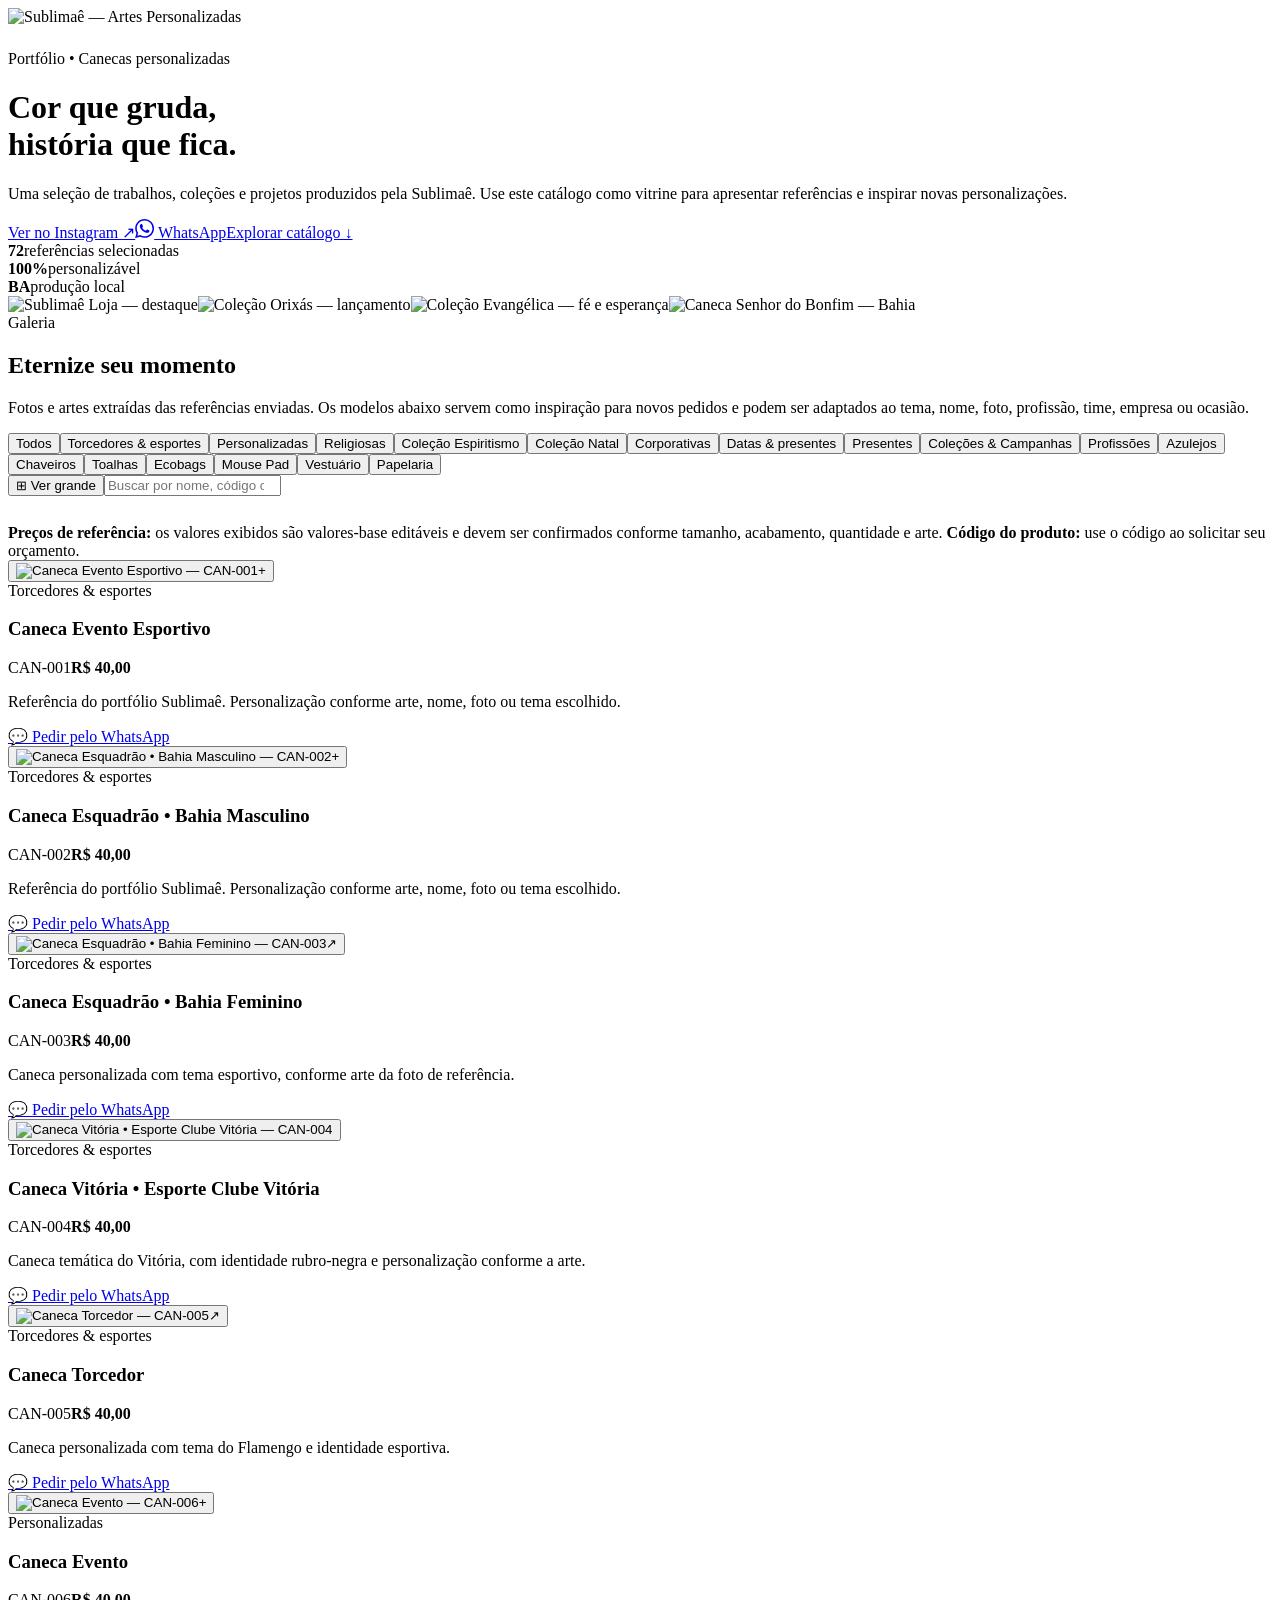
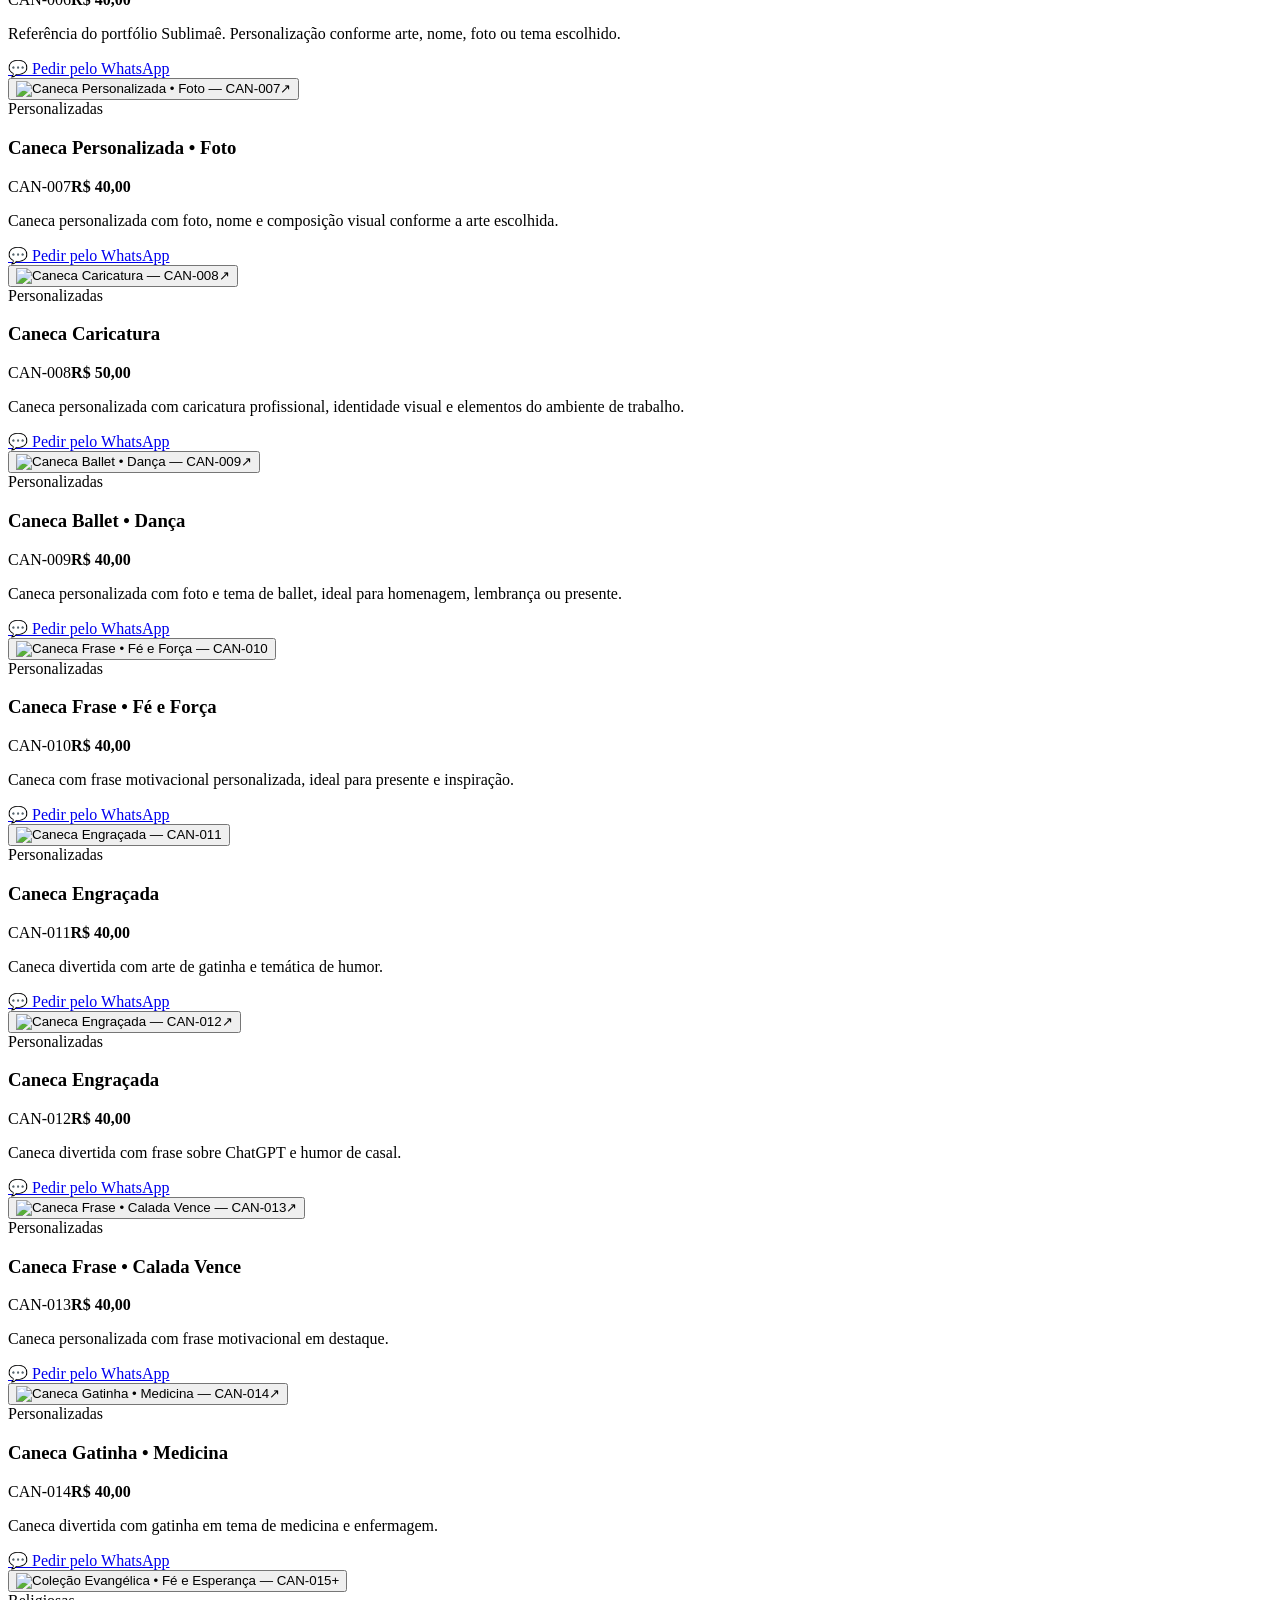
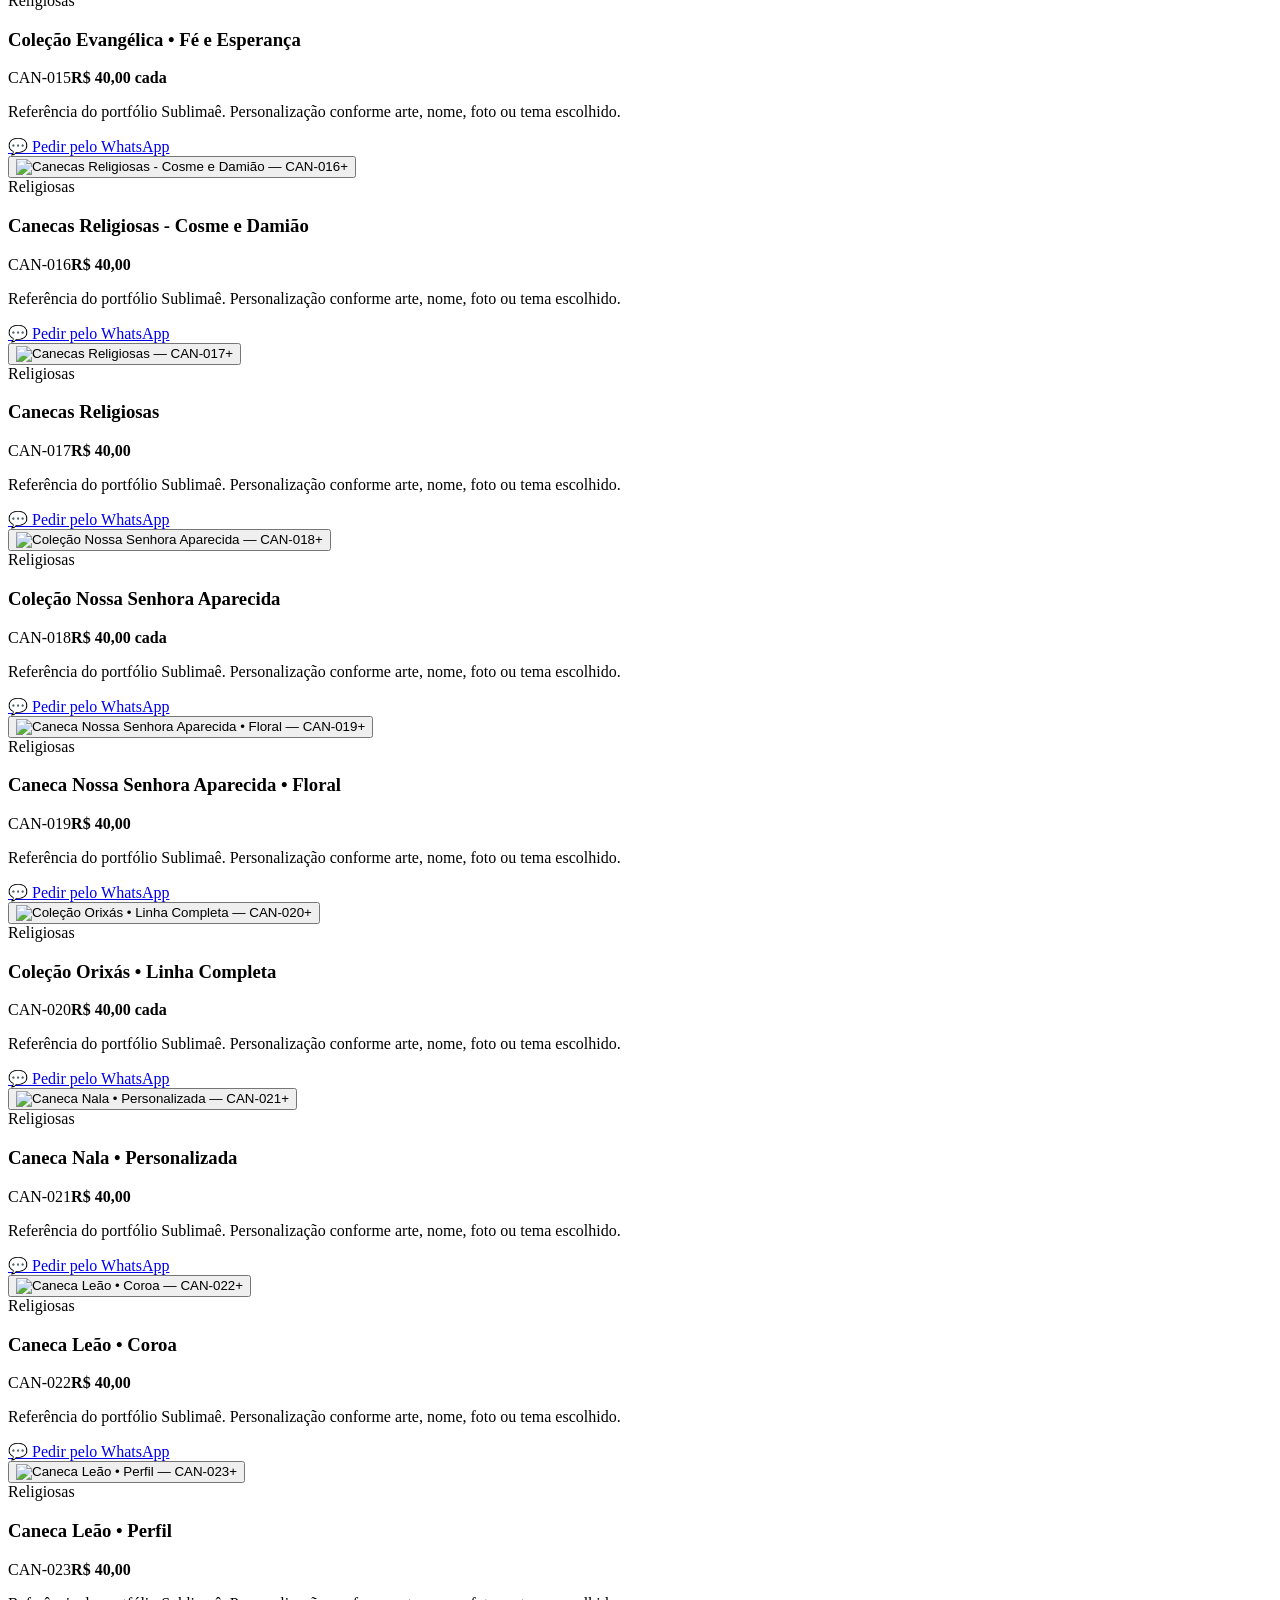
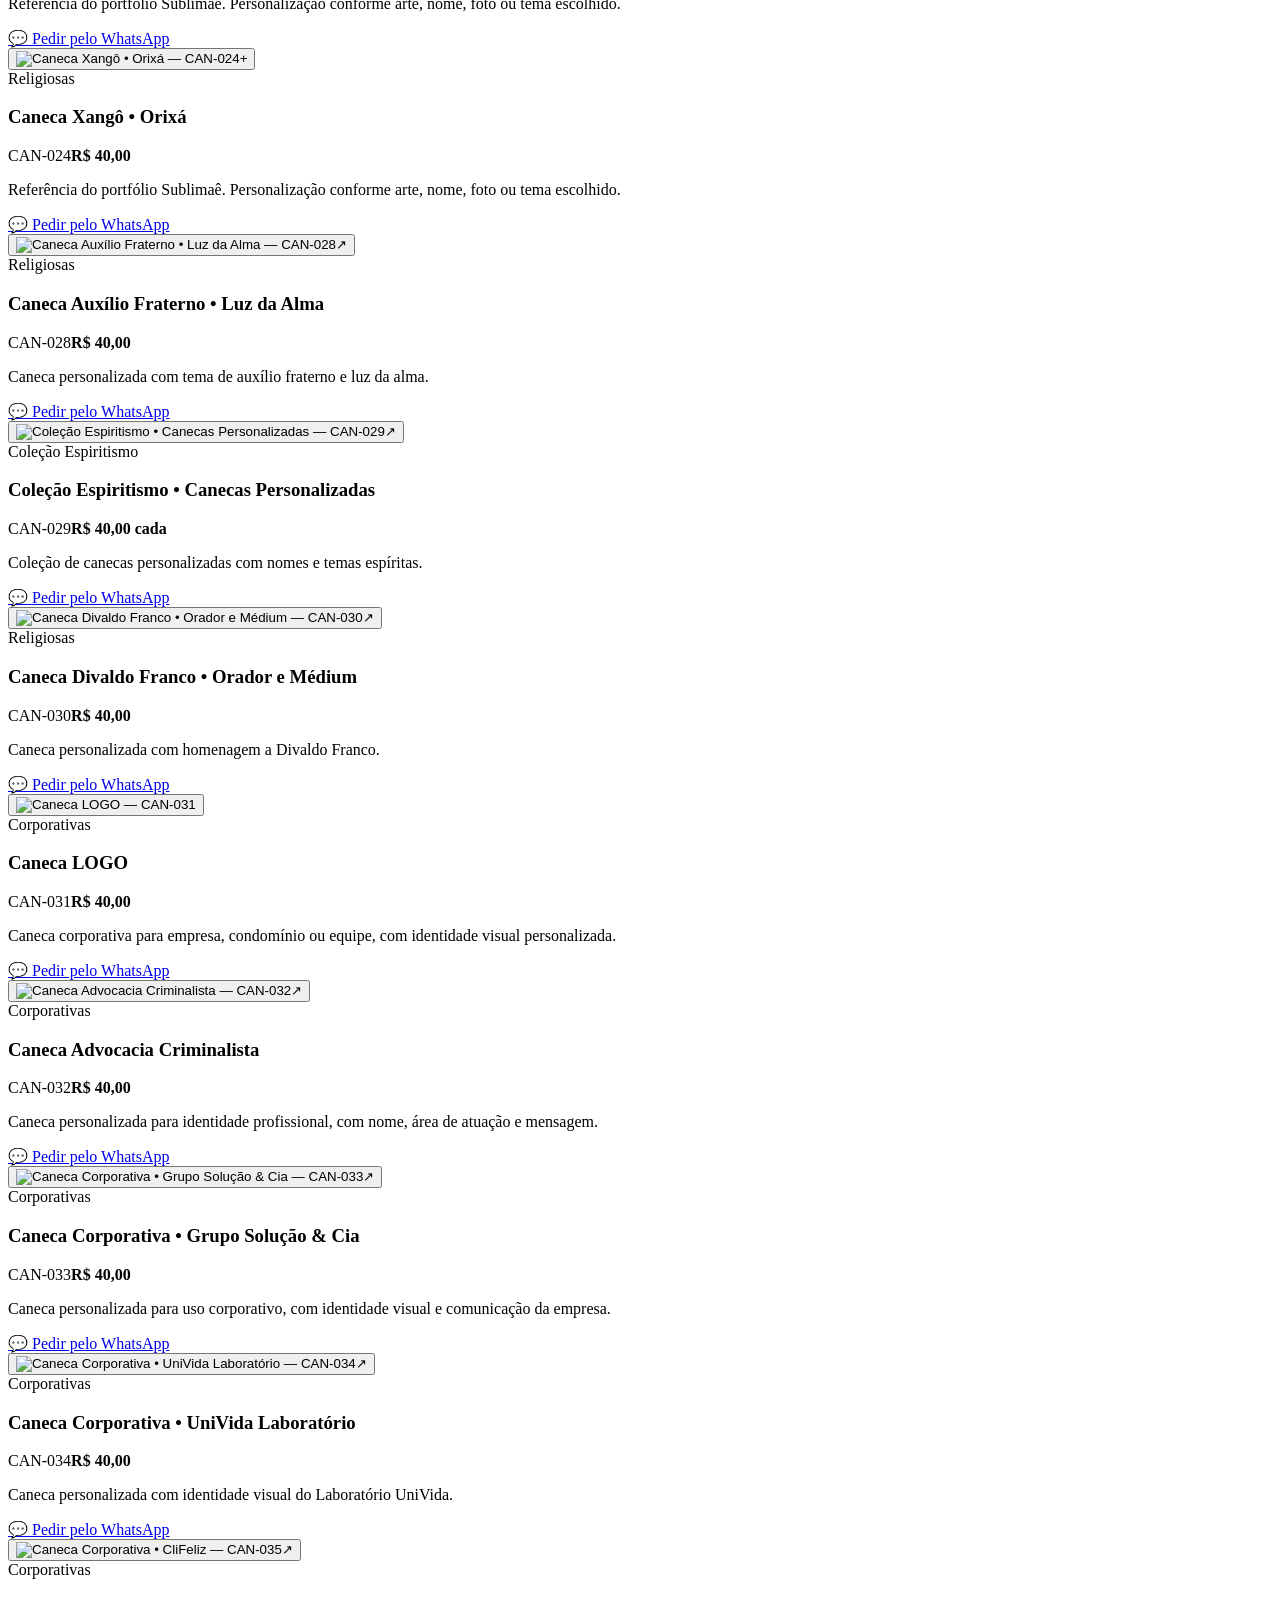
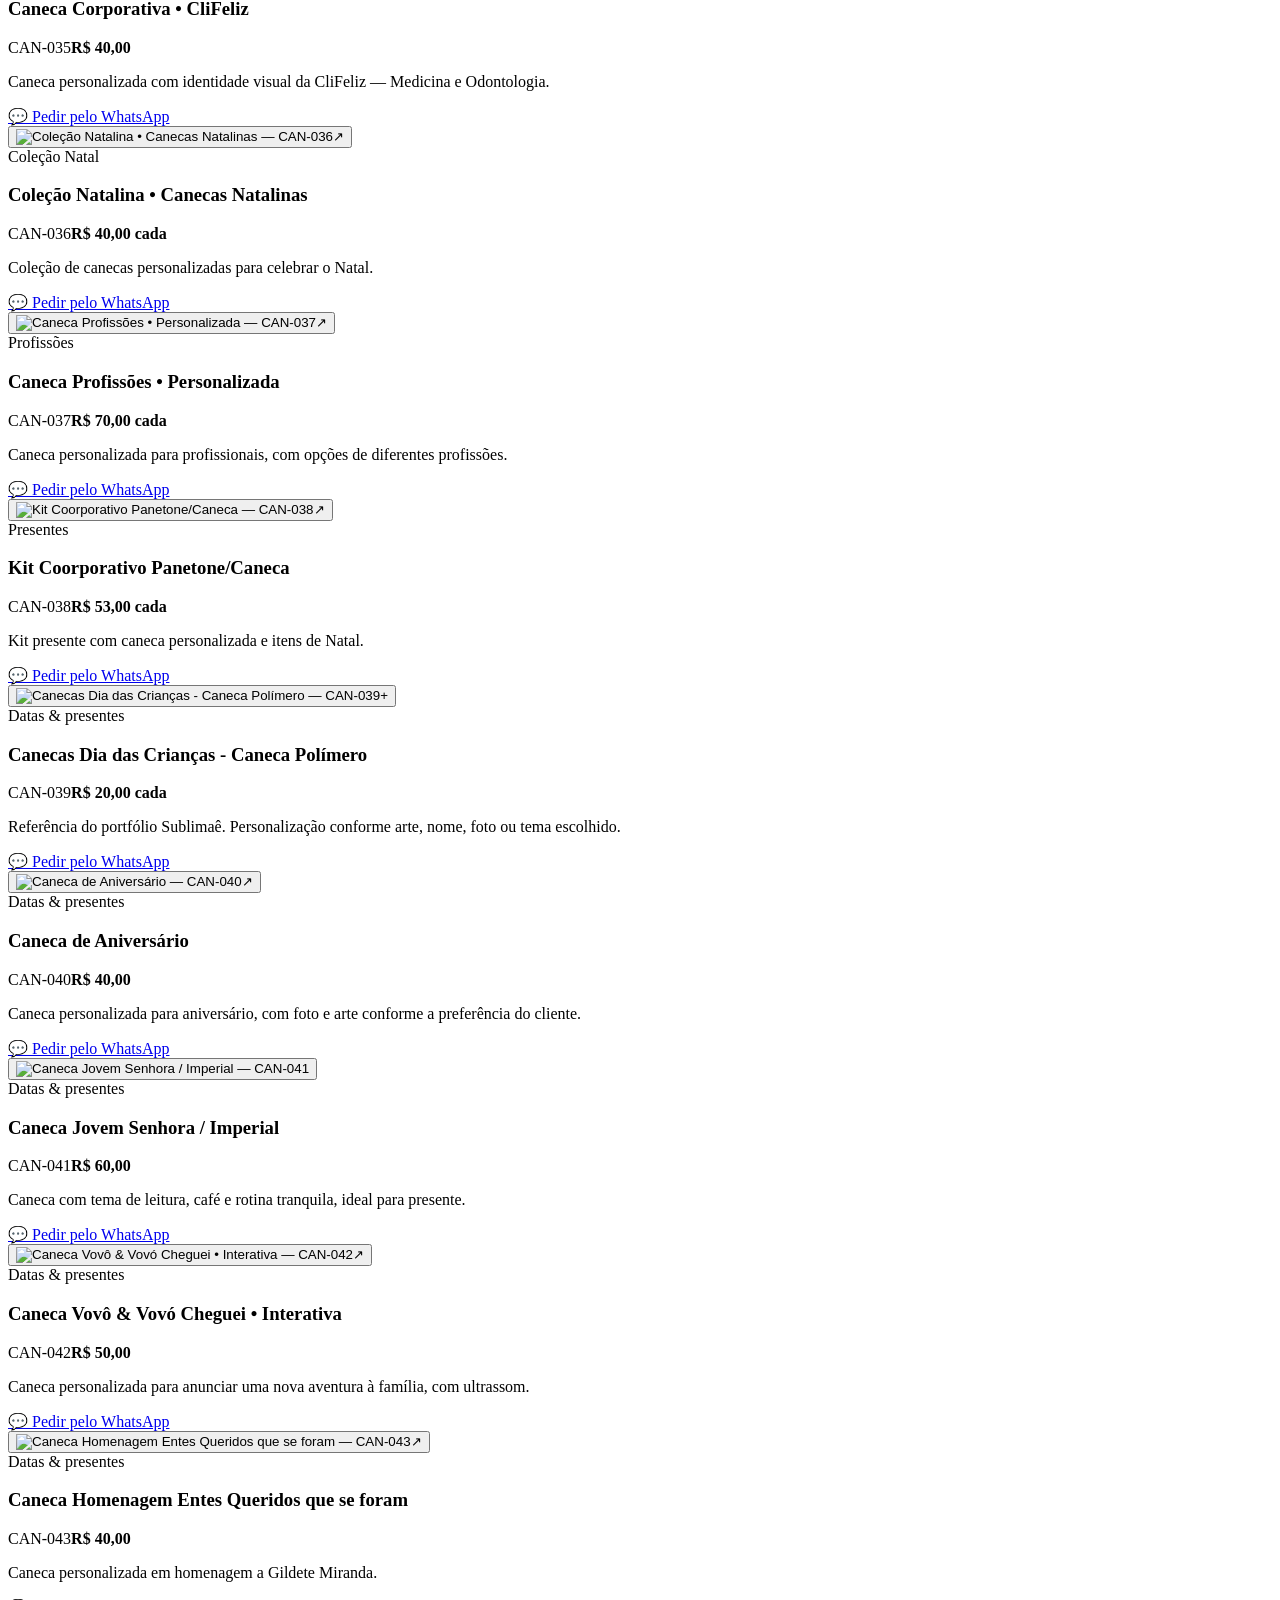
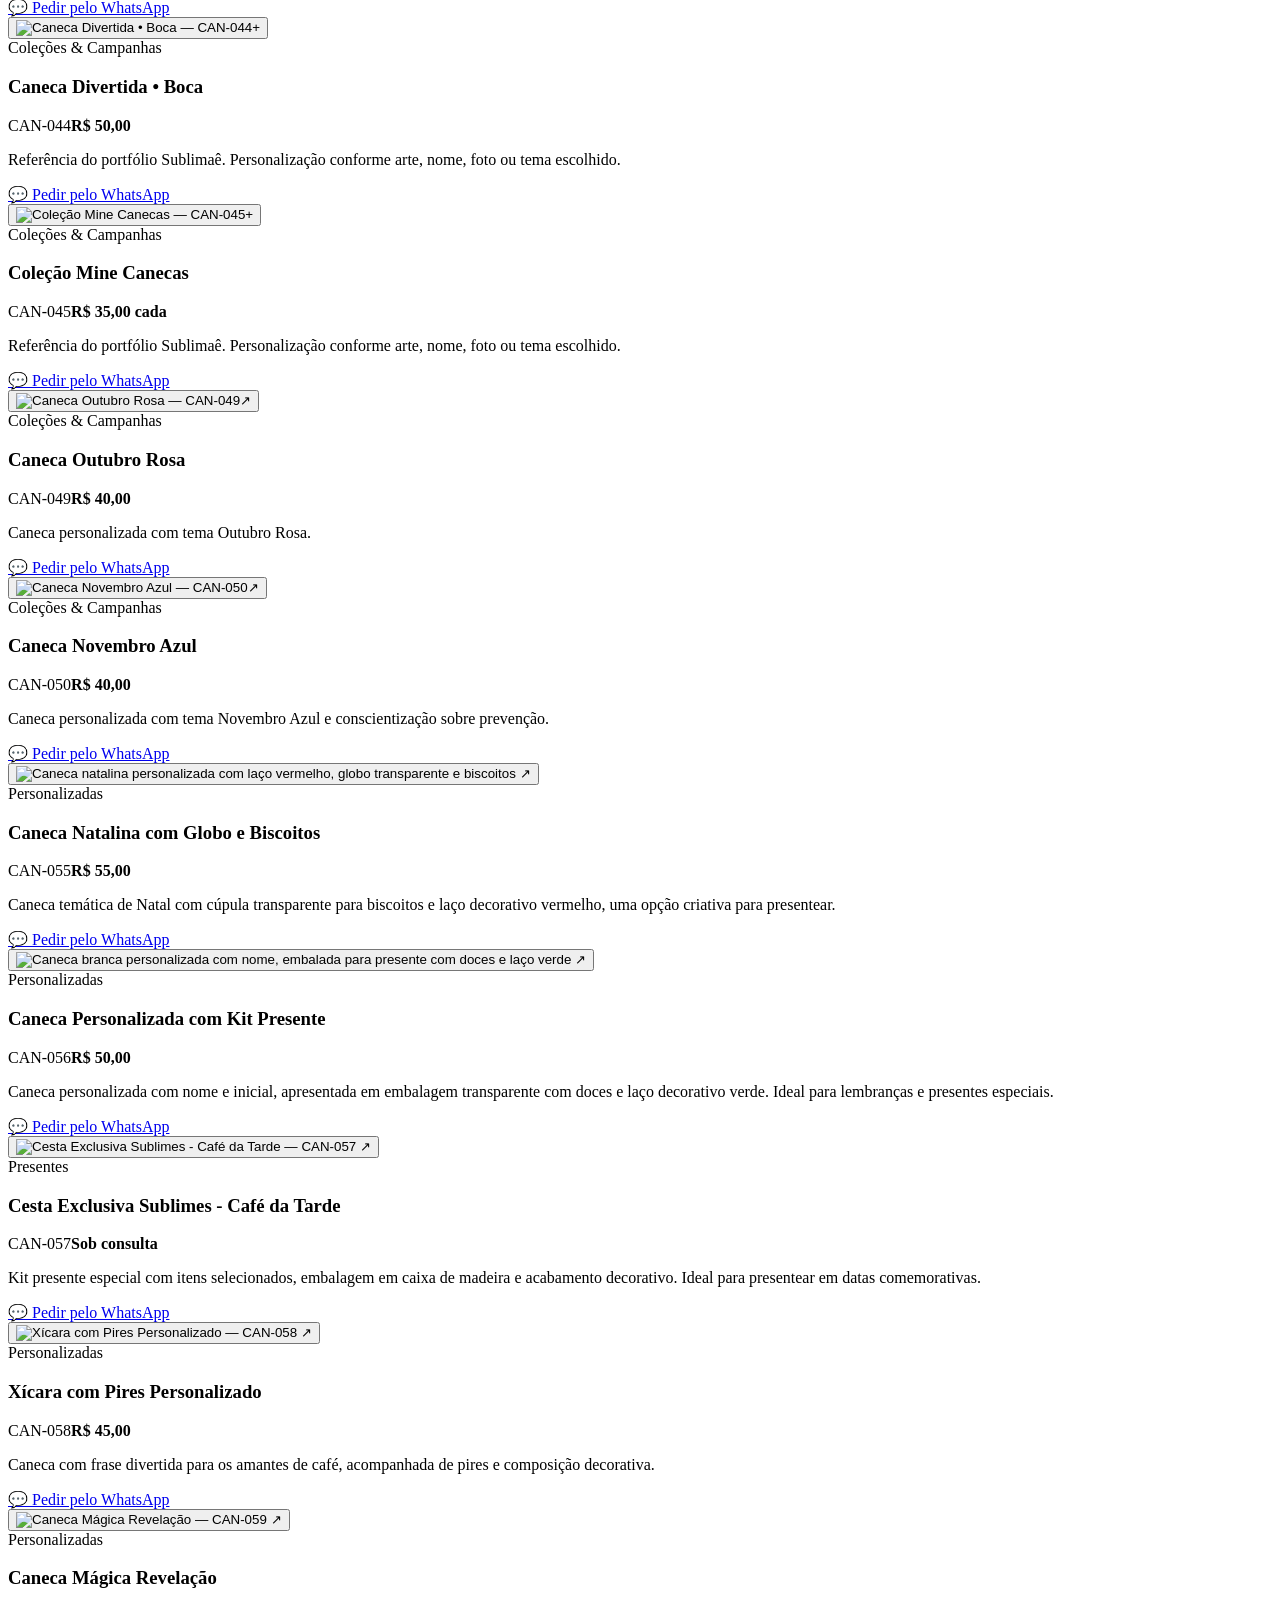
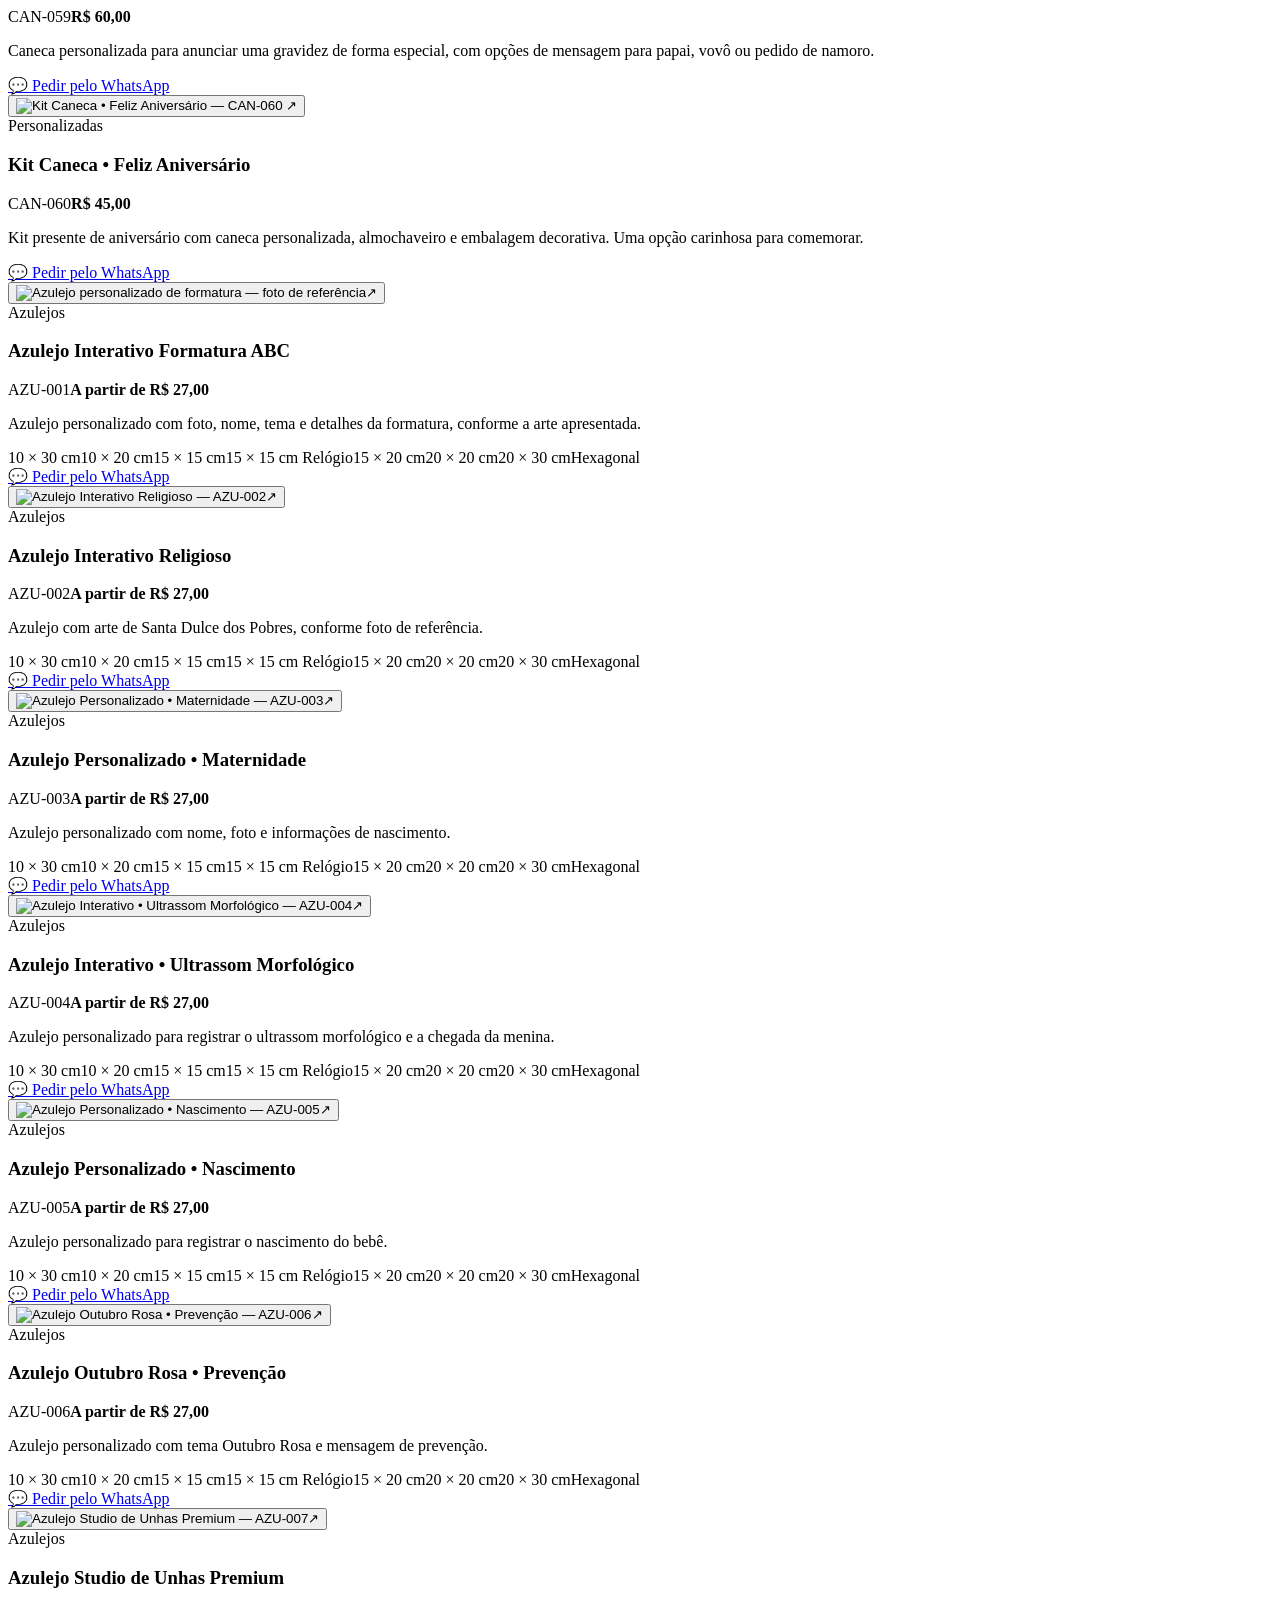
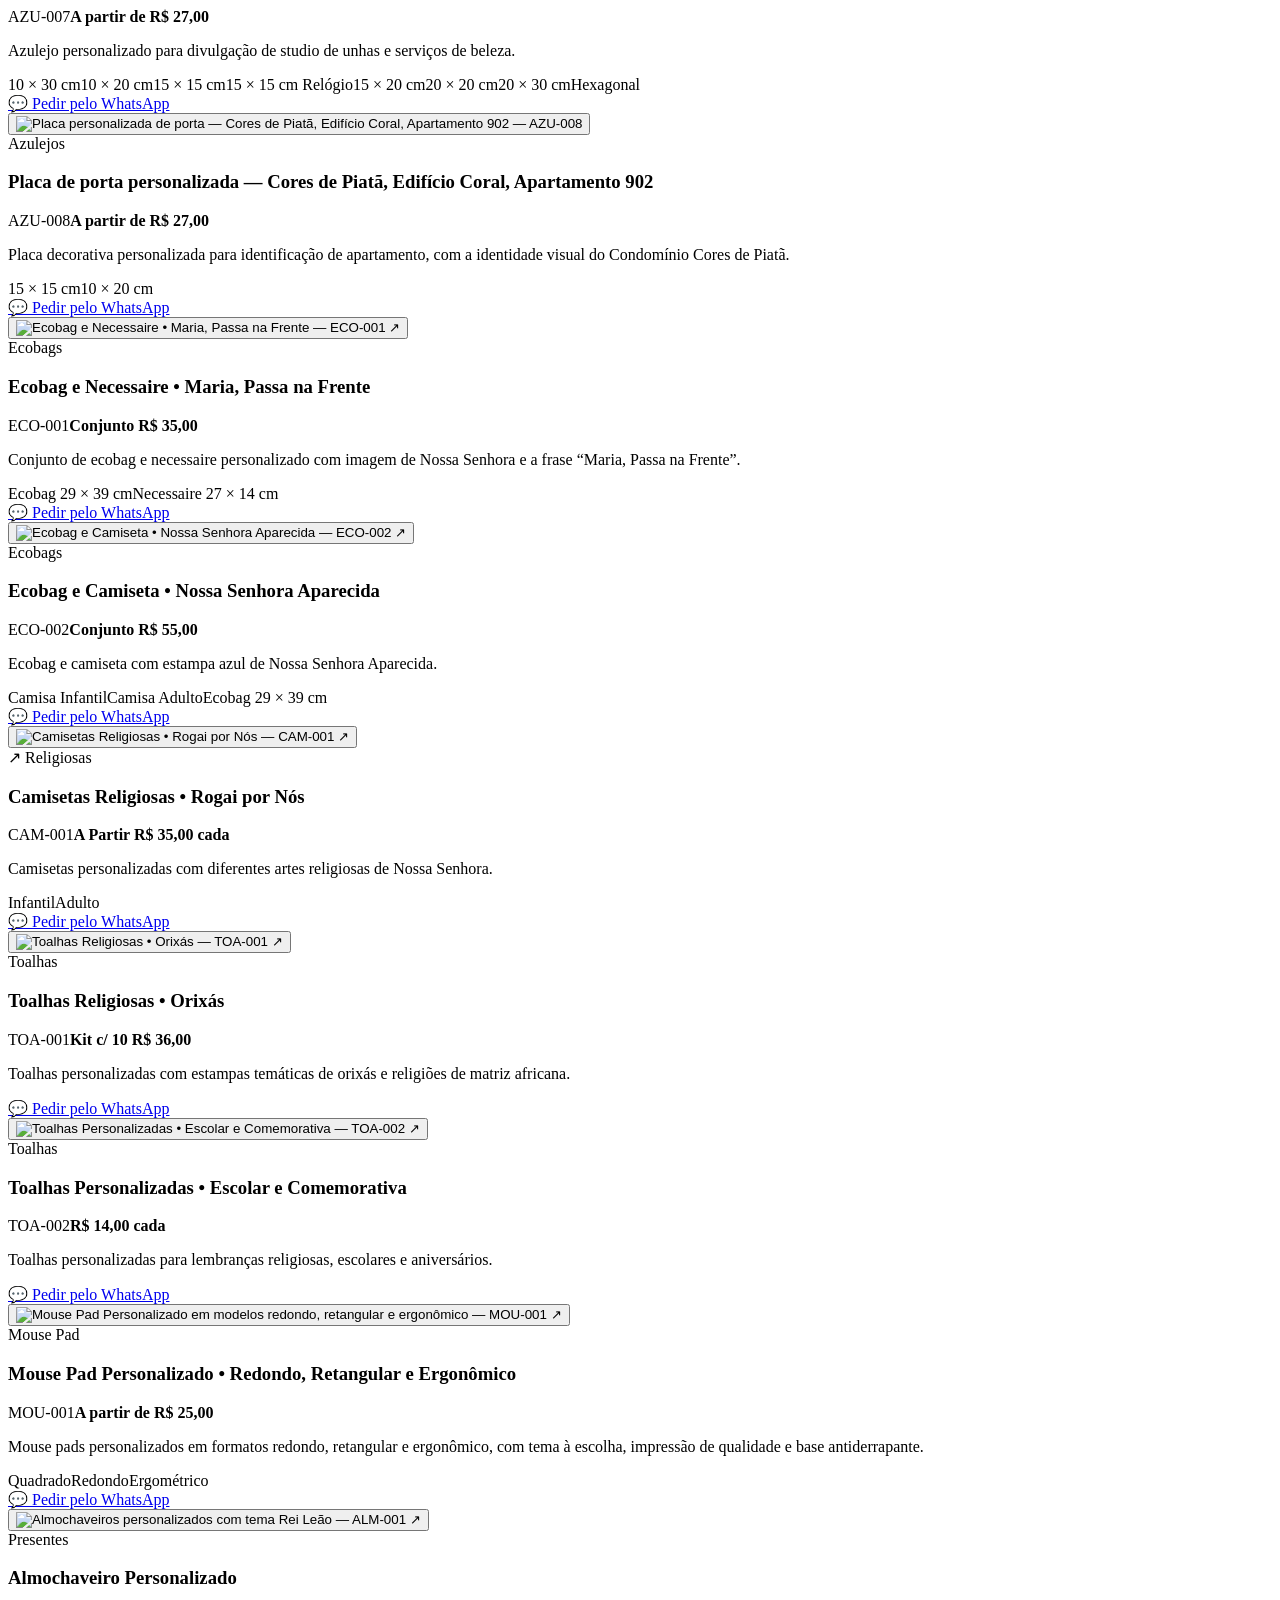
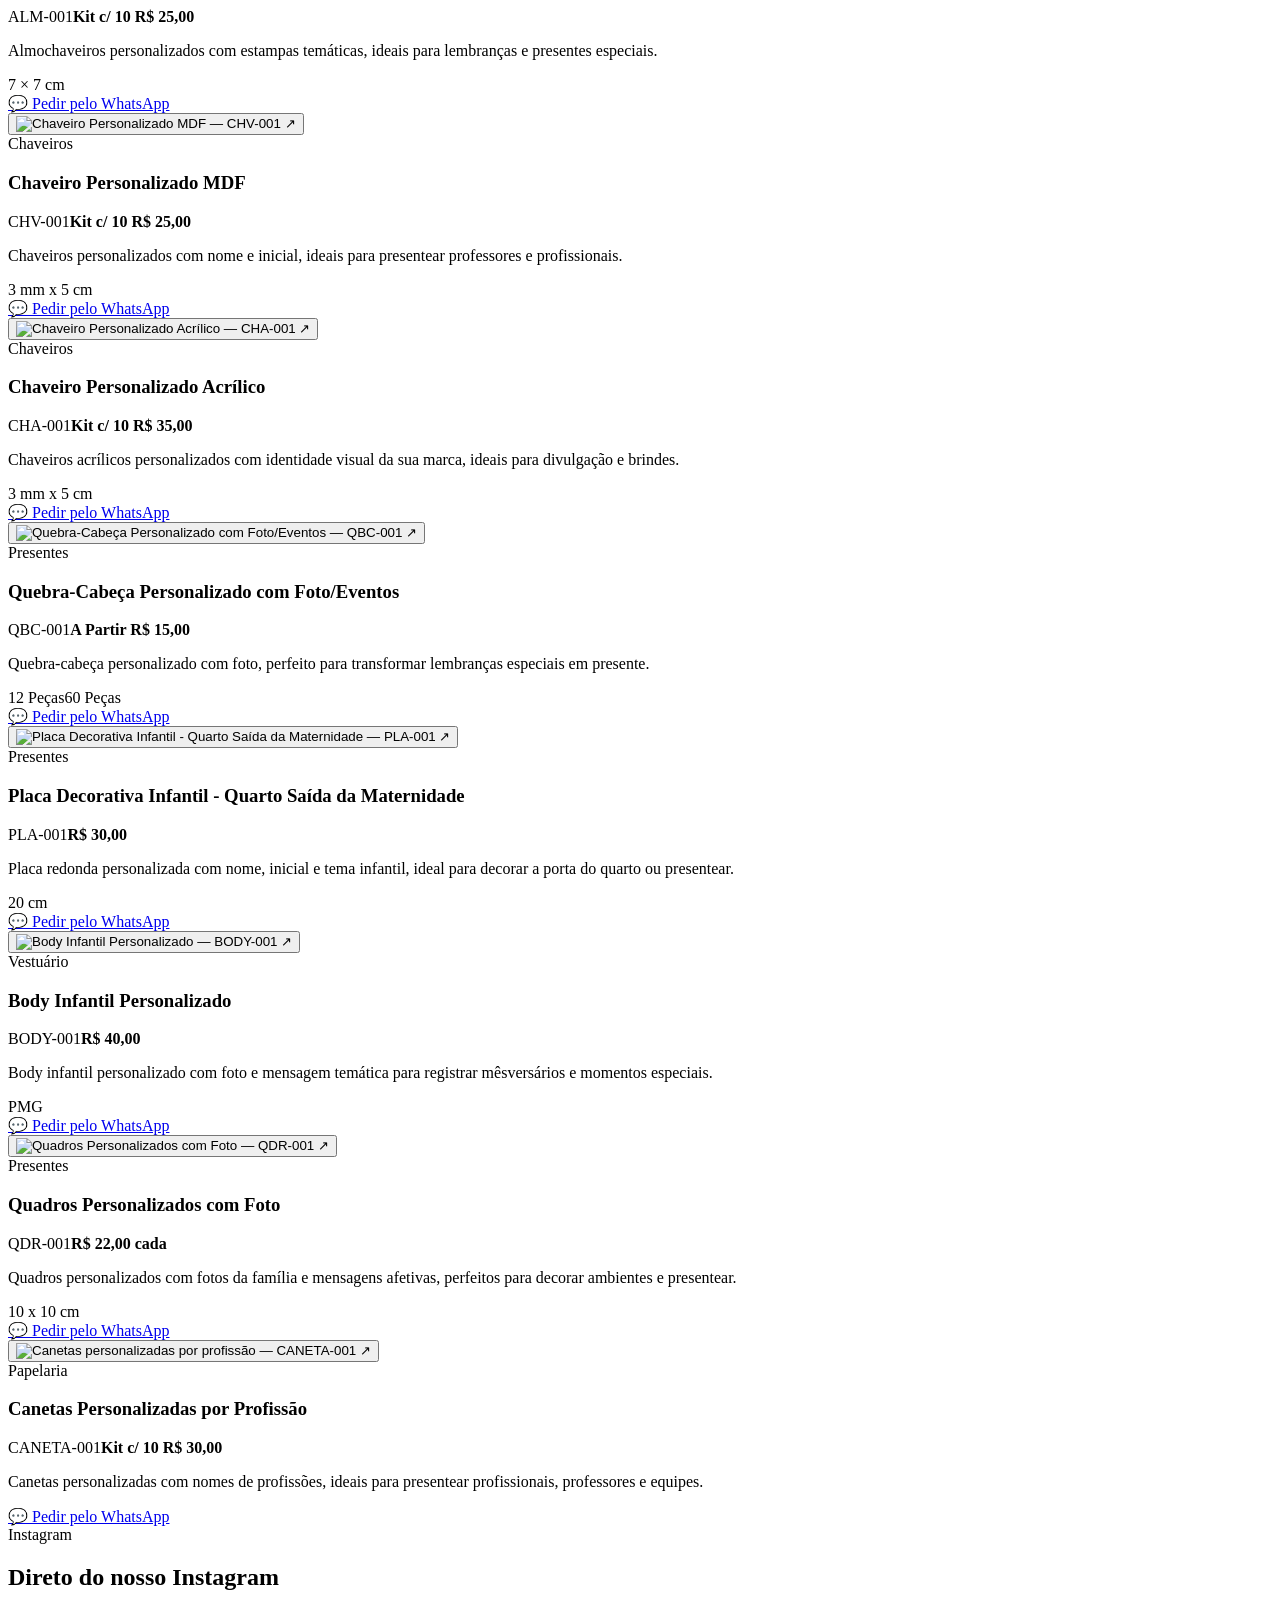
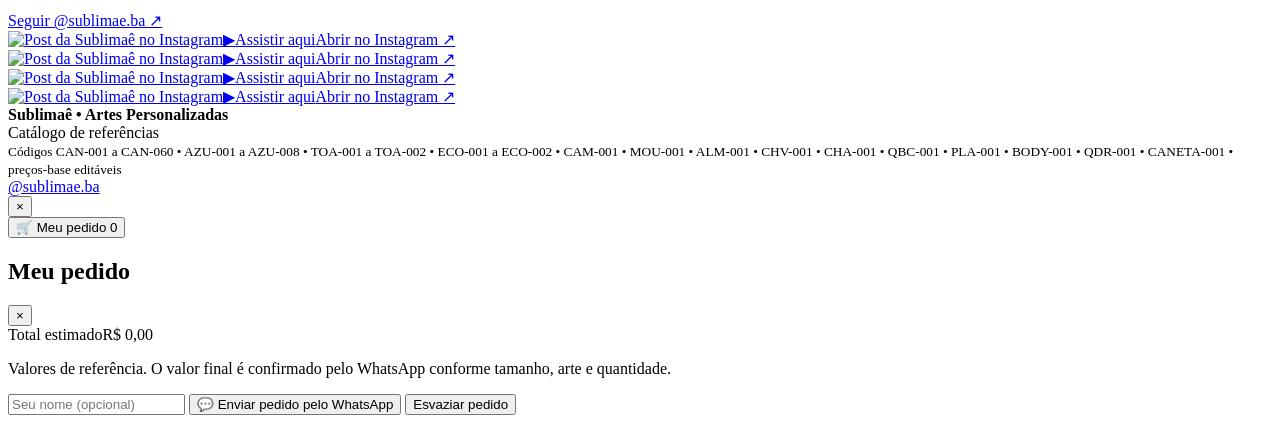
==== index.html @ 26b580de "Add files via upload" ====
<!DOCTYPE html>
<html lang="pt-BR"><head><meta charset="utf-8"/><meta content="width=device-width,initial-scale=1" name="viewport"/><title>Sublimaê • Catálogo de Produtos</title><meta content="Catálogo de canecas personalizadas e projetos da Sublimaê — Artes Personalizadas." name="description"/><link href="css/style.css" rel="stylesheet"/></head><body>
<header class="hero"><div class="wrap hero-inner"><div><img alt="Sublimaê — Artes Personalizadas" class="logo" src="img/logo.webp"/><div style="margin-top:24px"><span class="kicker">Portfólio • Canecas personalizadas</span></div><h1>Cor que gruda,<br/><span>história que fica.</span></h1><p class="lead">Uma seleção de trabalhos, coleções e projetos produzidos pela Sublimaê. Use este catálogo como vitrine para apresentar referências e inspirar novas personalizações.</p><div class="actions"><a class="btn primary" href="https://www.instagram.com/sublimae.ba/" rel="noopener" target="_blank">Ver no Instagram ↗</a><a aria-label="Fale com a Sublimaê pelo WhatsApp" class="btn btn-whatsapp-top" href="https://wa.me/557199593595" rel="noopener" target="_blank"><svg aria-hidden="true" fill="currentColor" height="19" viewbox="0 0 24 24" width="19"><path d="M20.52 3.48A11.8 11.8 0 0 0 12.12 0C5.58 0 .25 5.33.25 11.87c0 2.09.55 4.13 1.59 5.93L.15 24l6.35-1.66a11.9 11.9 0 0 0 5.62 1.43h.01c6.54 0 11.87-5.33 11.87-11.87 0-3.17-1.23-6.15-3.48-8.42ZM12.13 21.75a9.9 9.9 0 0 1-5.04-1.38l-.36-.21-3.77.99 1.01-3.68-.24-.38a9.84 9.84 0 0 1-1.51-5.22c0-5.46 4.45-9.91 9.92-9.91a9.85 9.85 0 0 1 7.02 2.91 9.85 9.85 0 0 1 2.9 7.02c0 5.47-4.45 9.92-9.92 9.92Zm5.44-7.43c-.3-.15-1.77-.87-2.04-.97-.27-.1-.47-.15-.67.15-.2.3-.77.97-.94 1.17-.17.2-.35.22-.65.07-.3-.15-1.26-.46-2.4-1.47-.89-.79-1.49-1.77-1.67-2.07-.17-.3-.02-.46.13-.61.13-.13.3-.35.45-.52.15-.17.2-.3.3-.5.1-.2.05-.37-.02-.52-.08-.15-.67-1.62-.92-2.22-.24-.58-.49-.5-.67-.51h-.57c-.2 0-.52.07-.79.37-.27.3-1.04 1.02-1.04 2.49s1.07 2.89 1.22 3.09c.15.2 2.1 3.2 5.09 4.49.71.31 1.26.49 1.69.63.71.23 1.36.2 1.87.12.57-.09 1.77-.72 2.02-1.42.25-.7.25-1.3.17-1.42-.07-.13-.27-.2-.57-.35Z"></path></svg> WhatsApp</a><a class="btn" href="#catalogo">Explorar catálogo ↓</a></div><div class="stats"><div class="stat"><strong id="totalRefs">72</strong><span>referências selecionadas</span></div><div class="stat"><strong>100%</strong><span>personalizável</span></div><div class="stat"><strong>BA</strong><span>produção local</span></div></div></div><div class="hero-showcase"><img alt="Sublimaê Loja — destaque" src="img/destaque.webp"/><img alt="Coleção Orixás — lançamento" src="img/destaque-2.webp"/><img alt="Coleção Evangélica — fé e esperança" src="img/destaque-3.webp"/><img alt="Caneca Senhor do Bonfim — Bahia" src="img/destaque-4.webp"/></div></div></header>
<main class="section" id="catalogo"><div class="wrap"><div class="section-head"><div><div class="eyebrow">Galeria</div><h2>Eternize seu momento</h2></div><p class="section-copy">Fotos e artes extraídas das referências enviadas. Os modelos abaixo servem como inspiração para novos pedidos e podem ser adaptados ao tema, nome, foto, profissão, time, empresa ou ocasião.</p></div></div>
<div class="wrap"><div class="stories" id="stories"></div></div><div class="toolbar"><div class="wrap toolbar-inner"><div class="filters"><button class="filter active" data-filter="Todos">Todos</button><button class="filter" data-filter="Torcedores &amp; esportes">Torcedores &amp; esportes</button><button class="filter" data-filter="Personalizadas">Personalizadas</button><button class="filter" data-filter="Religiosas">Religiosas</button><button class="filter" data-filter="Coleção Espiritismo">Coleção Espiritismo</button><button class="filter" data-filter="Coleção Natal">Coleção Natal</button><button class="filter" data-filter="Corporativas">Corporativas</button><button class="filter" data-filter="Datas &amp; presentes">Datas &amp; presentes</button><button class="filter" data-filter="Presentes">Presentes</button><button class="filter" data-filter="Coleções &amp; Campanhas">Coleções &amp; Campanhas</button><button class="filter" data-filter="Profissões">Profissões</button><button class="filter" data-filter="Azulejos">Azulejos</button><button class="filter" data-filter="Chaveiros">Chaveiros</button><button class="filter" data-filter="Toalhas">Toalhas</button><button class="filter" data-filter="Ecobags">Ecobags</button><button class="filter" data-filter="Mouse Pad">Mouse Pad</button><button class="filter" data-filter="Vestuário">Vestuário</button><button class="filter" data-filter="Papelaria">Papelaria</button></div><button aria-pressed="false" class="view-toggle" id="viewToggle" type="button">⊞ Ver grande</button><input aria-label="Buscar na galeria" class="search" id="search" placeholder="Buscar por nome, código ou categoria…" type="search"/></div></div>
<div class="wrap" style="padding-top:28px"><div class="date-banner" id="dateBanner" style="display:none"></div><div class="catalog-note"><strong>Preços de referência: </strong>os valores exibidos são valores-base editáveis e devem ser confirmados conforme tamanho, acabamento, quantidade e arte. <strong>Código do produto: </strong>use o código ao solicitar seu orçamento.</div><div class="grid" id="grid">
<article class="card" data-cat="Torcedores &amp; esportes" data-code="CAN-001" data-price="40.00" data-title="Caneca Evento Esportivo"><button aria-label="Ampliar Torcedores &amp; esportes • 02" class="photo-btn" onclick="openLightbox(this)" type="button"><img alt="Caneca Evento Esportivo — CAN-001" loading="lazy" src="img/can-001.webp"/><span class="zoom">+</span></button><div class="card-body"><span class="badge">Torcedores &amp; esportes</span><h3>Caneca Evento Esportivo</h3><div class="product-meta"><span class="product-code">CAN-001</span><strong class="price">R$ 40,00</strong></div><p class="product-desc">Referência do portfólio Sublimaê. Personalização conforme arte, nome, foto ou tema escolhido.</p><a class="btn-whatsapp" data-code="CAN-001" data-price="40.00" data-product="Caneca Evento Esportivo" href="#" rel="noopener" target="_blank">💬 Pedir pelo WhatsApp</a></div></article><article class="card" data-cat="Torcedores &amp; esportes" data-code="CAN-002" data-price="40.00" data-title="Caneca Esquadrão • Bahia Masculino"><button aria-label="Ampliar Torcedores &amp; esportes • 03" class="photo-btn" onclick="openLightbox(this)" type="button"><img alt="Caneca Esquadrão • Bahia Masculino — CAN-002" loading="lazy" src="img/can-002.webp"/><span class="zoom">+</span></button><div class="card-body"><span class="badge">Torcedores &amp; esportes</span><h3>Caneca Esquadrão • Bahia Masculino</h3><div class="product-meta"><span class="product-code">CAN-002</span><strong class="price">R$ 40,00</strong></div><p class="product-desc">Referência do portfólio Sublimaê. Personalização conforme arte, nome, foto ou tema escolhido.</p><a class="btn-whatsapp" data-code="CAN-002" data-price="40.00" data-product="Caneca Esquadrão • Bahia Masculino" href="#" rel="noopener" target="_blank">💬 Pedir pelo WhatsApp</a></div></article><article class="card" data-cat="Torcedores &amp; esportes" data-code="CAN-003" data-price="40.00" data-title="Caneca Esquadrão • Bahia Feminino">
<button aria-label="Ampliar Torcedores &amp; esportes • 10" class="photo-btn" onclick="openLightbox(this)" type="button"><img alt="Caneca Esquadrão • Bahia Feminino — CAN-003" loading="lazy" src="img/can-003.webp"/><span class="zoom">↗</span></button>
<div class="card-body"><span class="badge">Torcedores &amp; esportes</span><h3>Caneca Esquadrão • Bahia Feminino</h3><div class="product-meta"><span class="product-code">CAN-003</span><strong class="price">R$ 40,00</strong></div><p class="product-desc">Caneca personalizada com tema esportivo, conforme arte da foto de referência.</p><a class="btn-whatsapp" data-code="CAN-003" data-price="40.00" data-product="Caneca Esquadrão • Bahia Feminino" href="#" rel="noopener" target="_blank">💬 Pedir pelo WhatsApp</a></div></article><article class="card" data-cat="Torcedores &amp; esportes" data-code="CAN-004" data-price="40.00" data-title="Caneca Vitória • Esporte Clube Vitória"><button aria-label="Ampliar Caneca Vitória • Esporte Clube Vitória" class="photo-btn" onclick="openLightbox(this)" type="button"><img alt="Caneca Vitória • Esporte Clube Vitória — CAN-004" loading="lazy" src="img/can-004.webp"/></button><div class="card-body"><span class="badge">Torcedores &amp; esportes</span><h3>Caneca Vitória • Esporte Clube Vitória</h3><div class="product-meta"><span class="product-code">CAN-004</span><strong class="price">R$ 40,00</strong></div><p class="product-desc">Caneca temática do Vitória, com identidade rubro-negra e personalização conforme a arte.</p><a class="btn-whatsapp" data-code="CAN-004" data-price="40.00" data-product="Caneca Vitória • Esporte Clube Vitória" href="#" rel="noopener" target="_blank">💬 Pedir pelo WhatsApp</a></div></article><article class="card" data-cat="Torcedores &amp; esportes" data-code="CAN-005" data-price="40.00" data-title="Caneca Torcedor"><button aria-label="Ampliar Caneca Torcedor" class="photo-btn" onclick="openLightbox(this)" type="button"><img alt="Caneca Torcedor — CAN-005" loading="lazy" src="img/can-005.webp"/><span class="zoom">↗</span></button><div class="card-body"><span class="badge">Torcedores &amp; esportes</span><h3>Caneca Torcedor</h3><div class="product-meta"><span class="product-code">CAN-005</span><strong class="price">R$ 40,00</strong></div><p class="product-desc">Caneca personalizada com tema do Flamengo e identidade esportiva.</p><a class="btn-whatsapp" data-code="CAN-005" data-price="40.00" data-product="Caneca Torcedor" href="#" rel="noopener" target="_blank">💬 Pedir pelo WhatsApp</a></div></article><article class="card" data-cat="Personalizadas" data-code="CAN-006" data-price="40.00" data-title="Caneca Evento"><button aria-label="Ampliar Torcedores &amp; esportes • 07" class="photo-btn" onclick="openLightbox(this)" type="button"><img alt="Caneca Evento — CAN-006" loading="lazy" src="img/can-006.webp"/><span class="zoom">+</span></button><div class="card-body"><span class="badge">Personalizadas</span><h3>Caneca Evento</h3><div class="product-meta"><span class="product-code">CAN-006</span><strong class="price">R$ 40,00</strong></div><p class="product-desc">Referência do portfólio Sublimaê. Personalização conforme arte, nome, foto ou tema escolhido.</p><a class="btn-whatsapp" data-code="CAN-006" data-price="40.00" data-product="Caneca Evento" href="#" rel="noopener" target="_blank">💬 Pedir pelo WhatsApp</a></div></article><article class="card" data-cat="Personalizadas" data-code="CAN-007" data-price="40.00" data-title="Caneca Personalizada • Foto">
<button aria-label="Ampliar Personalizadas • 07" class="photo-btn" onclick="openLightbox(this)" type="button"><img alt="Caneca Personalizada • Foto — CAN-007" loading="lazy" src="img/can-007.webp"/><span class="zoom">↗</span></button>
<div class="card-body"><span class="badge">Personalizadas</span><h3>Caneca Personalizada • Foto</h3><div class="product-meta"><span class="product-code">CAN-007</span><strong class="price">R$ 40,00</strong></div><p class="product-desc">Caneca personalizada com foto, nome e composição visual conforme a arte escolhida.</p><a class="btn-whatsapp" data-code="CAN-007" data-price="40.00" data-product="Caneca Personalizada • Foto" href="#" rel="noopener" target="_blank">💬 Pedir pelo WhatsApp</a></div></article><article class="card" data-cat="Personalizadas" data-code="CAN-008" data-price="50.00" data-title="Caneca Caricatura">
<button aria-label="Ampliar Caneca Caricatura" class="photo-btn" onclick="openLightbox(this)" type="button"><img alt="Caneca Caricatura — CAN-008" loading="lazy" src="img/can-008.webp"/><span class="zoom">↗</span></button>
<div class="card-body"><span class="badge">Personalizadas</span><h3>Caneca Caricatura</h3><div class="product-meta"><span class="product-code">CAN-008</span><strong class="price">R$ 50,00</strong></div><p class="product-desc">Caneca personalizada com caricatura profissional, identidade visual e elementos do ambiente de trabalho.</p><a class="btn-whatsapp" data-code="CAN-008" data-price="50.00" data-product="Caneca Caricatura" href="#" rel="noopener" target="_blank">💬 Pedir pelo WhatsApp</a></div></article><article class="card" data-cat="Personalizadas" data-code="CAN-009" data-price="40.00" data-title="Caneca Ballet • Dança">
<button aria-label="Ampliar Caneca Ballet • Dança" class="photo-btn" onclick="openLightbox(this)" type="button"><img alt="Caneca Ballet • Dança — CAN-009" loading="lazy" src="img/can-009.webp"/><span class="zoom">↗</span></button>
<div class="card-body"><span class="badge">Personalizadas</span><h3>Caneca Ballet • Dança</h3><div class="product-meta"><span class="product-code">CAN-009</span><strong class="price">R$ 40,00</strong></div><p class="product-desc">Caneca personalizada com foto e tema de ballet, ideal para homenagem, lembrança ou presente.</p><a class="btn-whatsapp" data-code="CAN-009" data-price="40.00" data-product="Caneca Ballet • Dança" href="#" rel="noopener" target="_blank">💬 Pedir pelo WhatsApp</a></div></article><article class="card" data-cat="Personalizadas" data-code="CAN-010" data-price="40.00" data-title="Caneca Frase • Fé e Força"><button aria-label="Ampliar Personalizadas • 01" class="photo-btn" onclick="openLightbox(this)" type="button"><img alt="Caneca Frase • Fé e Força — CAN-010" loading="lazy" src="img/can-010.webp"/></button><div class="card-body"><span class="badge">Personalizadas</span><h3>Caneca Frase • Fé e Força</h3><div class="product-meta"><span class="product-code">CAN-010</span><strong class="price">R$ 40,00</strong></div><p class="product-desc">Caneca com frase motivacional personalizada, ideal para presente e inspiração.</p><a class="btn-whatsapp" data-code="CAN-010" data-price="40.00" data-product="Caneca Frase • Fé e Força" href="#" rel="noopener" target="_blank">💬 Pedir pelo WhatsApp</a></div></article><article class="card" data-cat="Personalizadas" data-code="CAN-011" data-price="40.00" data-title="Caneca Engraçada"><button aria-label="Ampliar Personalizadas • 06" class="photo-btn" onclick="openLightbox(this)" type="button"><img alt="Caneca Engraçada — CAN-011" loading="lazy" src="img/can-011.webp"/></button><div class="card-body"><span class="badge">Personalizadas</span><h3>Caneca Engraçada</h3><div class="product-meta"><span class="product-code">CAN-011</span><strong class="price">R$ 40,00</strong></div><p class="product-desc">Caneca divertida com arte de gatinha e temática de humor.</p><a class="btn-whatsapp" data-code="CAN-011" data-price="40.00" data-product="Caneca Engraçada" href="#" rel="noopener" target="_blank">💬 Pedir pelo WhatsApp</a></div></article><article class="card" data-cat="Personalizadas" data-code="CAN-012" data-price="40.00" data-title="Caneca Engraçada"><button aria-label="Ampliar Caneca Engraçada" class="photo-btn" onclick="openLightbox(this)" type="button"><img alt="Caneca Engraçada — CAN-012" loading="lazy" src="img/can-012.webp"/><span class="zoom">↗</span></button><div class="card-body"><span class="badge">Personalizadas</span><h3>Caneca Engraçada</h3><div class="product-meta"><span class="product-code">CAN-012</span><strong class="price">R$ 40,00</strong></div><p class="product-desc">Caneca divertida com frase sobre ChatGPT e humor de casal.</p><a class="btn-whatsapp" data-code="CAN-012" data-price="40.00" data-product="Caneca Engraçada" href="#" rel="noopener" target="_blank">💬 Pedir pelo WhatsApp</a></div></article><article class="card" data-cat="Personalizadas" data-code="CAN-013" data-price="40.00" data-title="Caneca Frase • Calada Vence"><button aria-label="Ampliar Caneca Frase • Calada Vence" class="photo-btn" onclick="openLightbox(this)" type="button"><img alt="Caneca Frase • Calada Vence — CAN-013" loading="lazy" src="img/can-013.webp"/><span class="zoom">↗</span></button><div class="card-body"><span class="badge">Personalizadas</span><h3>Caneca Frase • Calada Vence</h3><div class="product-meta"><span class="product-code">CAN-013</span><strong class="price">R$ 40,00</strong></div><p class="product-desc">Caneca personalizada com frase motivacional em destaque.</p><a class="btn-whatsapp" data-code="CAN-013" data-price="40.00" data-product="Caneca Frase • Calada Vence" href="#" rel="noopener" target="_blank">💬 Pedir pelo WhatsApp</a></div></article><article class="card" data-cat="Personalizadas" data-code="CAN-014" data-price="40.00" data-title="Caneca Gatinha • Medicina"><button aria-label="Ampliar Caneca Gatinha • Medicina" class="photo-btn" onclick="openLightbox(this)" type="button"><img alt="Caneca Gatinha • Medicina — CAN-014" loading="lazy" src="img/can-014.webp"/><span class="zoom">↗</span></button><div class="card-body"><span class="badge">Personalizadas</span><h3>Caneca Gatinha • Medicina</h3><div class="product-meta"><span class="product-code">CAN-014</span><strong class="price">R$ 40,00</strong></div><p class="product-desc">Caneca divertida com gatinha em tema de medicina e enfermagem.</p><a class="btn-whatsapp" data-code="CAN-014" data-price="40.00" data-product="Caneca Gatinha • Medicina" href="#" rel="noopener" target="_blank">💬 Pedir pelo WhatsApp</a></div></article><article class="card" data-cat="Religiosas" data-code="CAN-015" data-price="40.00" data-title="Coleção Evangélica • Fé e Esperança"><button aria-label="Ampliar Coleções &amp; campanhas • 03" class="photo-btn" onclick="openLightbox(this)" type="button"><img alt="Coleção Evangélica • Fé e Esperança — CAN-015" loading="lazy" src="img/can-015.webp"/><span class="zoom">+</span></button><div class="card-body"><span class="badge">Religiosas</span><h3>Coleção Evangélica • Fé e Esperança</h3><div class="product-meta"><span class="product-code">CAN-015</span><strong class="price"><strong>R$ 40,00</strong> cada</strong></div><p class="product-desc">Referência do portfólio Sublimaê. Personalização conforme arte, nome, foto ou tema escolhido.</p><a class="btn-whatsapp" data-code="CAN-015" data-price="40.00" data-product="Coleção Evangélica • Fé e Esperança" href="#" rel="noopener" target="_blank">💬 Pedir pelo WhatsApp</a></div></article><article class="card" data-cat="Religiosas" data-code="CAN-016" data-price="40.00" data-title="Canecas Religiosas - Cosme e Damião"><button aria-label="Ampliar Coleções &amp; campanhas • 06" class="photo-btn" onclick="openLightbox(this)" type="button"><img alt="Canecas Religiosas - Cosme e Damião — CAN-016" loading="lazy" src="img/can-016.webp"/><span class="zoom">+</span></button><div class="card-body"><span class="badge">Religiosas</span><h3>Canecas Religiosas - Cosme e Damião</h3><div class="product-meta"><span class="product-code">CAN-016</span><strong class="price">R$ 40,00</strong></div><p class="product-desc">Referência do portfólio Sublimaê. Personalização conforme arte, nome, foto ou tema escolhido.</p><a class="btn-whatsapp" data-code="CAN-016" data-price="40.00" data-product="Canecas Religiosas - Cosme e Damião" href="#" rel="noopener" target="_blank">💬 Pedir pelo WhatsApp</a></div></article><article class="card" data-cat="Religiosas" data-code="CAN-017" data-price="40.00" data-title="Canecas Religiosas"><button aria-label="Ampliar Religiosas • 03" class="photo-btn" onclick="openLightbox(this)" type="button"><img alt="Canecas Religiosas — CAN-017" loading="lazy" src="img/can-017.webp"/><span class="zoom">+</span></button><div class="card-body"><span class="badge">Religiosas</span><h3>Canecas Religiosas</h3><div class="product-meta"><span class="product-code">CAN-017</span><strong class="price">R$ 40,00</strong></div><p class="product-desc">Referência do portfólio Sublimaê. Personalização conforme arte, nome, foto ou tema escolhido.</p><a class="btn-whatsapp" data-code="CAN-017" data-price="40.00" data-product="Canecas Religiosas" href="#" rel="noopener" target="_blank">💬 Pedir pelo WhatsApp</a></div></article><article class="card" data-cat="Religiosas" data-code="CAN-018" data-price="40.00" data-title="Coleção Nossa Senhora Aparecida"><button aria-label="Ampliar Religiosas • 04" class="photo-btn" onclick="openLightbox(this)" type="button"><img alt="Coleção Nossa Senhora Aparecida — CAN-018" loading="lazy" src="img/can-018.webp"/><span class="zoom">+</span></button><div class="card-body"><span class="badge">Religiosas</span><h3>Coleção Nossa Senhora Aparecida</h3><div class="product-meta"><span class="product-code">CAN-018</span><strong class="price">R$ 40,00 cada</strong></div><p class="product-desc">Referência do portfólio Sublimaê. Personalização conforme arte, nome, foto ou tema escolhido.</p><a class="btn-whatsapp" data-code="CAN-018" data-price="40.00" data-product="Coleção Nossa Senhora Aparecida" href="#" rel="noopener" target="_blank">💬 Pedir pelo WhatsApp</a></div></article><article class="card" data-cat="Religiosas" data-code="CAN-019" data-price="40.00" data-title="Caneca Nossa Senhora Aparecida • Floral"><button aria-label="Ampliar Religiosas • 05" class="photo-btn" onclick="openLightbox(this)" type="button"><img alt="Caneca Nossa Senhora Aparecida • Floral — CAN-019" loading="lazy" src="img/can-019.webp"/><span class="zoom">+</span></button><div class="card-body"><span class="badge">Religiosas</span><h3>Caneca Nossa Senhora Aparecida • Floral</h3><div class="product-meta"><span class="product-code">CAN-019</span><strong class="price">R$ 40,00</strong></div><p class="product-desc">Referência do portfólio Sublimaê. Personalização conforme arte, nome, foto ou tema escolhido.</p><a class="btn-whatsapp" data-code="CAN-019" data-price="40.00" data-product="Caneca Nossa Senhora Aparecida • Floral" href="#" rel="noopener" target="_blank">💬 Pedir pelo WhatsApp</a></div></article><article class="card" data-cat="Religiosas" data-code="CAN-020" data-price="40.00" data-title="Coleção Orixás • Linha Completa"><button aria-label="Ampliar Religiosas • 06" class="photo-btn" onclick="openLightbox(this)" type="button"><img alt="Coleção Orixás • Linha Completa — CAN-020" loading="lazy" src="img/can-020.webp"/><span class="zoom">+</span></button><div class="card-body"><span class="badge">Religiosas</span><h3>Coleção Orixás • Linha Completa</h3><div class="product-meta"><span class="product-code">CAN-020</span><strong class="price"><strong>R$ 40,00</strong> cada</strong></div><p class="product-desc">Referência do portfólio Sublimaê. Personalização conforme arte, nome, foto ou tema escolhido.</p><a class="btn-whatsapp" data-code="CAN-020" data-price="40.00" data-product="Coleção Orixás • Linha Completa" href="#" rel="noopener" target="_blank">💬 Pedir pelo WhatsApp</a></div></article><article class="card" data-cat="Religiosas" data-code="CAN-021" data-price="40.00" data-title="Caneca Nala • Personalizada"><button aria-label="Ampliar Caneca Nala • Personalizada" class="photo-btn" onclick="openLightbox(this)" type="button"><img alt="Caneca Nala • Personalizada — CAN-021" loading="lazy" src="img/can-021.webp"/><span class="zoom">+</span></button><div class="card-body"><span class="badge">Religiosas</span><h3>Caneca Nala • Personalizada</h3><div class="product-meta"><span class="product-code">CAN-021</span><strong class="price">R$ 40,00</strong></div><p class="product-desc">Referência do portfólio Sublimaê. Personalização conforme arte, nome, foto ou tema escolhido.</p><a class="btn-whatsapp" data-code="CAN-021" data-price="40.00" data-product="Caneca Nala • Personalizada" href="#" rel="noopener" target="_blank">💬 Pedir pelo WhatsApp</a></div></article><article class="card" data-cat="Religiosas" data-code="CAN-022" data-price="40.00" data-title="Caneca Leão • Coroa"><button aria-label="Ampliar Caneca Leão • Coroa" class="photo-btn" onclick="openLightbox(this)" type="button"><img alt="Caneca Leão • Coroa — CAN-022" loading="lazy" src="img/can-022.webp"/><span class="zoom">+</span></button><div class="card-body"><span class="badge">Religiosas</span><h3>Caneca Leão • Coroa</h3><div class="product-meta"><span class="product-code">CAN-022</span><strong class="price">R$ 40,00</strong></div><p class="product-desc">Referência do portfólio Sublimaê. Personalização conforme arte, nome, foto ou tema escolhido.</p><a class="btn-whatsapp" data-code="CAN-022" data-price="40.00" data-product="Caneca Leão • Coroa" href="#" rel="noopener" target="_blank">💬 Pedir pelo WhatsApp</a></div></article><article class="card" data-cat="Religiosas" data-code="CAN-023" data-price="40.00" data-title="Caneca Leão • Perfil"><button aria-label="Ampliar Caneca Leão • Perfil" class="photo-btn" onclick="openLightbox(this)" type="button"><img alt="Caneca Leão • Perfil — CAN-023" loading="lazy" src="img/can-023.webp"/><span class="zoom">+</span></button><div class="card-body"><span class="badge">Religiosas</span><h3>Caneca Leão • Perfil</h3><div class="product-meta"><span class="product-code">CAN-023</span><strong class="price">R$ 40,00</strong></div><p class="product-desc">Referência do portfólio Sublimaê. Personalização conforme arte, nome, foto ou tema escolhido.</p><a class="btn-whatsapp" data-code="CAN-023" data-price="40.00" data-product="Caneca Leão • Perfil" href="#" rel="noopener" target="_blank">💬 Pedir pelo WhatsApp</a></div></article><article class="card" data-cat="Religiosas" data-code="CAN-024" data-price="40.00" data-title="Caneca Xangô • Orixá"><button aria-label="Ampliar Caneca Xangô • Orixá" class="photo-btn" onclick="openLightbox(this)" type="button"><img alt="Caneca Xangô • Orixá — CAN-024" loading="lazy" src="img/can-024.webp"/><span class="zoom">+</span></button><div class="card-body"><span class="badge">Religiosas</span><h3>Caneca Xangô • Orixá</h3><div class="product-meta"><span class="product-code">CAN-024</span><strong class="price">R$ 40,00</strong></div><p class="product-desc">Referência do portfólio Sublimaê. Personalização conforme arte, nome, foto ou tema escolhido.</p><a class="btn-whatsapp" data-code="CAN-024" data-price="40.00" data-product="Caneca Xangô • Orixá" href="#" rel="noopener" target="_blank">💬 Pedir pelo WhatsApp</a></div></article><article class="card" data-cat="Religiosas" data-code="CAN-028" data-title="Caneca Auxílio Fraterno • Luz da Alma">
<button aria-label="Ampliar Caneca Auxílio Fraterno • Luz da Alma" class="photo-btn" onclick="openLightbox(this)" type="button">
<img alt="Caneca Auxílio Fraterno • Luz da Alma — CAN-028" loading="lazy" src="img/can-028.webp"/><span class="zoom">↗</span>
</button>
<div class="card-body"><span class="badge">Religiosas</span>
<h3>Caneca Auxílio Fraterno • Luz da Alma</h3>
<div class="product-meta"><span class="product-code">CAN-028</span><strong class="price consult">R$ 40,00</strong></div>
<p class="product-desc">Caneca personalizada com tema de auxílio fraterno e luz da alma.</p>
<a class="btn-whatsapp" data-code="CAN-028" data-price="40.00" data-product="Caneca Auxílio Fraterno • Luz da Alma" href="#" rel="noopener" target="_blank">💬 Pedir pelo WhatsApp</a>
</div></article><article class="card" data-cat="Coleção Espiritismo" data-code="CAN-029" data-price="40.00" data-title="Coleção Espiritismo • Canecas Personalizadas">
<button aria-label="Ampliar Coleção Espiritismo • Canecas Personalizadas" class="photo-btn" onclick="openLightbox(this)" type="button">
<img alt="Coleção Espiritismo • Canecas Personalizadas — CAN-029" loading="lazy" src="img/can-029.webp"/><span class="zoom">↗</span>
</button>
<div class="card-body"><span class="badge">Coleção Espiritismo</span>
<h3>Coleção Espiritismo • Canecas Personalizadas</h3>
<div class="product-meta"><span class="product-code">CAN-029</span><strong class="price"><strong>R$ 40,00</strong> cada</strong></div>
<p class="product-desc">Coleção de canecas personalizadas com nomes e temas espíritas.</p>
<a class="btn-whatsapp" data-code="CAN-029" data-price="40.00" data-product="Coleção Espiritismo • Canecas Personalizadas" href="#" rel="noopener" target="_blank">💬 Pedir pelo WhatsApp</a>
</div></article><article class="card" data-cat="Religiosas" data-code="CAN-030" data-title="Caneca Divaldo Franco • Orador e Médium">
<button aria-label="Ampliar Caneca Divaldo Franco • Orador e Médium" class="photo-btn" onclick="openLightbox(this)" type="button">
<img alt="Caneca Divaldo Franco • Orador e Médium — CAN-030" loading="lazy" src="img/can-030.webp"/><span class="zoom">↗</span>
</button>
<div class="card-body"><span class="badge">Religiosas</span>
<h3>Caneca Divaldo Franco • Orador e Médium</h3>
<div class="product-meta"><span class="product-code">CAN-030</span><strong class="price consult">R$ 40,00</strong></div>
<p class="product-desc">Caneca personalizada com homenagem a Divaldo Franco.</p>
<a class="btn-whatsapp" data-code="CAN-030" data-price="40.00" data-product="Caneca Divaldo Franco • Orador e Médium" href="#" rel="noopener" target="_blank">💬 Pedir pelo WhatsApp</a>
</div></article><article class="card" data-cat="Corporativas" data-code="CAN-031" data-price="40.00" data-title="Caneca LOGO"><button aria-label="Ampliar Caneca LOGO" class="photo-btn" onclick="openLightbox(this)" type="button"><img alt="Caneca LOGO — CAN-031" loading="lazy" src="img/can-031.webp"/></button><div class="card-body"><span class="badge">Corporativas</span><h3>Caneca LOGO</h3><div class="product-meta"><span class="product-code">CAN-031</span><strong class="price">R$ 40,00</strong></div><p class="product-desc">Caneca corporativa para empresa, condomínio ou equipe, com identidade visual personalizada.</p><a class="btn-whatsapp" data-code="CAN-031" data-price="40.00" data-product="Caneca LOGO" href="#" rel="noopener" target="_blank">💬 Pedir pelo WhatsApp</a></div></article><article class="card" data-cat="Corporativas" data-code="CAN-032" data-price="40.00" data-title="Caneca Advocacia Criminalista">
<button aria-label="Ampliar Caneca Advocacia Criminalista" class="photo-btn" onclick="openLightbox(this)" type="button"><img alt="Caneca Advocacia Criminalista — CAN-032" loading="lazy" src="img/can-032.webp"/><span class="zoom">↗</span></button>
<div class="card-body"><span class="badge">Corporativas</span><h3>Caneca Advocacia Criminalista</h3><div class="product-meta"><span class="product-code">CAN-032</span><strong class="price">R$ 40,00</strong></div><p class="product-desc">Caneca personalizada para identidade profissional, com nome, área de atuação e mensagem.</p><a class="btn-whatsapp" data-code="CAN-032" data-price="40.00" data-product="Caneca Advocacia Criminalista" href="#" rel="noopener" target="_blank">💬 Pedir pelo WhatsApp</a></div></article><article class="card" data-cat="Corporativas" data-code="CAN-033" data-price="40.00" data-title="Caneca Corporativa • Grupo Solução &amp; Cia"><button aria-label="Ampliar Caneca Corporativa • Grupo Solução &amp; Cia" class="photo-btn" onclick="openLightbox(this)" type="button"><img alt="Caneca Corporativa • Grupo Solução &amp; Cia — CAN-033" loading="lazy" src="img/can-033.webp"/><span class="zoom">↗</span></button><div class="card-body"><span class="badge">Corporativas</span><h3>Caneca Corporativa • Grupo Solução &amp; Cia</h3><div class="product-meta"><span class="product-code">CAN-033</span><strong class="price">R$ 40,00</strong></div><p class="product-desc">Caneca personalizada para uso corporativo, com identidade visual e comunicação da empresa.</p><a class="btn-whatsapp" data-code="CAN-033" data-price="40.00" data-product="Caneca Corporativa • Grupo Solução &amp; Cia" href="#" rel="noopener" target="_blank">💬 Pedir pelo WhatsApp</a></div></article><article class="card" data-cat="Corporativas" data-code="CAN-034" data-price="40.00" data-title="Caneca Corporativa • UniVida Laboratório"><button aria-label="Ampliar Caneca Corporativa • UniVida Laboratório" class="photo-btn" onclick="openLightbox(this)" type="button"><img alt="Caneca Corporativa • UniVida Laboratório — CAN-034" loading="lazy" src="img/can-034.webp"/><span class="zoom">↗</span></button><div class="card-body"><span class="badge">Corporativas</span><h3>Caneca Corporativa • UniVida Laboratório</h3><div class="product-meta"><span class="product-code">CAN-034</span><strong class="price">R$ 40,00</strong></div><p class="product-desc">Caneca personalizada com identidade visual do Laboratório UniVida.</p><a class="btn-whatsapp" data-code="CAN-034" data-price="40.00" data-product="Caneca Corporativa • UniVida Laboratório" href="#" rel="noopener" target="_blank">💬 Pedir pelo WhatsApp</a></div></article><article class="card" data-cat="Corporativas" data-code="CAN-035" data-price="40.00" data-title="Caneca Corporativa • CliFeliz"><button aria-label="Ampliar Caneca Corporativa • CliFeliz" class="photo-btn" onclick="openLightbox(this)" type="button"><img alt="Caneca Corporativa • CliFeliz — CAN-035" loading="lazy" src="img/can-035.webp"/><span class="zoom">↗</span></button><div class="card-body"><span class="badge">Corporativas</span><h3>Caneca Corporativa • CliFeliz</h3><div class="product-meta"><span class="product-code">CAN-035</span><strong class="price">R$ 40,00</strong></div><p class="product-desc">Caneca personalizada com identidade visual da CliFeliz — Medicina e Odontologia.</p><a class="btn-whatsapp" data-code="CAN-035" data-price="40.00" data-product="Caneca Corporativa • CliFeliz" href="#" rel="noopener" target="_blank">💬 Pedir pelo WhatsApp</a></div></article><article class="card" data-cat="Coleção Natal" data-code="CAN-036" data-price="40.00" data-title="Coleção Natalina • Canecas Natalinas">
<button aria-label="Ampliar Coleção Natalina • Canecas Natalinas" class="photo-btn" onclick="openLightbox(this)" type="button">
<img alt="Coleção Natalina • Canecas Natalinas — CAN-036" loading="lazy" src="img/can-036.webp"/><span class="zoom">↗</span>
</button>
<div class="card-body"><span class="badge">Coleção Natal</span>
<h3>Coleção Natalina • Canecas Natalinas</h3>
<div class="product-meta"><span class="product-code">CAN-036</span><strong class="price"><strong>R$ 40,00</strong> cada</strong></div>
<p class="product-desc">Coleção de canecas personalizadas para celebrar o Natal.</p>
<a class="btn-whatsapp" data-code="CAN-036" data-price="40.00" data-product="Coleção Natalina • Canecas Natalinas" href="#" rel="noopener" target="_blank">💬 Pedir pelo WhatsApp</a>
</div></article><article class="card" data-cat="Profissões" data-code="CAN-037" data-title="Caneca Profissões • Personalizada">
<button aria-label="Ampliar Caneca Profissões • Personalizada" class="photo-btn" onclick="openLightbox(this)" type="button">
<img alt="Caneca Profissões • Personalizada — CAN-037" loading="lazy" src="img/can-037.webp"/><span class="zoom">↗</span>
</button>
<div class="card-body"><span class="badge">Profissões</span>
<h3>Caneca Profissões • Personalizada</h3>
<div class="product-meta"><span class="product-code">CAN-037</span><strong class="price">R$ 70,00 cada</strong></div>
<p class="product-desc">Caneca personalizada para profissionais, com opções de diferentes profissões.</p>
<a class="btn-whatsapp" data-code="CAN-037" data-price="70.00" data-product="Caneca Profissões • Personalizada" href="#" rel="noopener" target="_blank">💬 Pedir pelo WhatsApp</a>
</div></article><article class="card" data-cat="Presentes" data-code="CAN-038" data-title="Kit Coorporativo Panetone/Caneca" data-price="53.00">
<button aria-label="Ampliar Kit Coorporativo Panetone/Caneca" class="photo-btn" onclick="openLightbox(this)" type="button">
<img alt="Kit Coorporativo Panetone/Caneca — CAN-038" loading="lazy" src="img/can-038.webp"/><span class="zoom">↗</span>
</button>
<div class="card-body"><span class="badge">Presentes</span>
<h3>Kit Coorporativo Panetone/Caneca</h3>
<div class="product-meta"><span class="product-code">CAN-038</span><strong class="price">R$ 53,00 cada</strong></div>
<p class="product-desc">Kit presente com caneca personalizada e itens de Natal.</p>
<a class="btn-whatsapp" data-code="CAN-038" data-price="53.00" data-product="Kit Coorporativo Panetone/Caneca" href="#" rel="noopener" target="_blank">💬 Pedir pelo WhatsApp</a>
</div></article><article class="card" data-cat="Datas &amp; presentes" data-code="CAN-039" data-price="20.00" data-title="Canecas Dia das Crianças - Caneca Polímero"><button aria-label="Ampliar Datas &amp; presentes • 02" class="photo-btn" onclick="openLightbox(this)" type="button"><img alt="Canecas Dia das Crianças - Caneca Polímero — CAN-039" loading="lazy" src="img/can-039.webp"/><span class="zoom">+</span></button><div class="card-body"><span class="badge">Datas &amp; presentes</span><h3>Canecas Dia das Crianças - Caneca Polímero</h3><div class="product-meta"><span class="product-code">CAN-039</span><strong class="price">R$ 20,00 cada</strong></div><p class="product-desc">Referência do portfólio Sublimaê. Personalização conforme arte, nome, foto ou tema escolhido.</p><a class="btn-whatsapp" data-code="CAN-039" data-price="20.00" data-product="Canecas Dia das Crianças - Caneca Polímero" href="#" rel="noopener" target="_blank">💬 Pedir pelo WhatsApp</a></div></article><article class="card" data-cat="Datas &amp; presentes" data-code="CAN-040" data-price="40.00" data-title="Caneca de Aniversário">
<button aria-label="Ampliar Datas &amp; presentes • 07" class="photo-btn" onclick="openLightbox(this)" type="button"><img alt="Caneca de Aniversário — CAN-040" loading="lazy" src="img/can-040.webp"/><span class="zoom">↗</span></button>
<div class="card-body"><span class="badge">Datas &amp; presentes</span><h3>Caneca de Aniversário</h3><div class="product-meta"><span class="product-code">CAN-040</span><strong class="price">R$ 40,00</strong></div><p class="product-desc">Caneca personalizada para aniversário, com foto e arte conforme a preferência do cliente.</p><a class="btn-whatsapp" data-code="CAN-040" data-price="40.00" data-product="Caneca de Aniversário" href="#" rel="noopener" target="_blank">💬 Pedir pelo WhatsApp</a></div></article><article class="card" data-cat="Datas &amp; presentes" data-code="CAN-041" data-price="60.00" data-title="Caneca Jovem Senhora / Imperial"><button aria-label="Ampliar Datas &amp; presentes • 05" class="photo-btn" onclick="openLightbox(this)" type="button"><img alt="Caneca Jovem Senhora / Imperial — CAN-041" loading="lazy" src="img/can-041.webp"/></button><div class="card-body"><span class="badge">Datas &amp; presentes</span><h3>Caneca Jovem Senhora / Imperial</h3><div class="product-meta"><span class="product-code">CAN-041</span><strong class="price">R$ 60,00</strong></div><p class="product-desc">Caneca com tema de leitura, café e rotina tranquila, ideal para presente.</p><a class="btn-whatsapp" data-code="CAN-041" data-price="40.00" data-product="Caneca Jovem Senhora / Imperial" href="#" rel="noopener" target="_blank">💬 Pedir pelo WhatsApp</a></div></article><article class="card" data-cat="Datas &amp; presentes" data-code="CAN-042" data-price="50.00" data-title="Caneca Vovô &amp; Vovó Cheguei • Interativa">
<button aria-label="Ampliar Caneca Vovô &amp; Vovó Cheguei • Interativa" class="photo-btn" onclick="openLightbox(this)" type="button">
<img alt="Caneca Vovô &amp; Vovó Cheguei • Interativa — CAN-042" loading="lazy" src="img/can-042.webp"/><span class="zoom">↗</span>
</button>
<div class="card-body"><span class="badge">Datas &amp; presentes</span>
<h3>Caneca Vovô &amp; Vovó Cheguei • Interativa</h3>
<div class="product-meta"><span class="product-code">CAN-042</span><strong class="price">R$ 50,00</strong></div>
<p class="product-desc">Caneca personalizada para anunciar uma nova aventura à família, com ultrassom.</p>
<a class="btn-whatsapp" data-code="CAN-042" data-price="50.00" data-product="Caneca Vovô &amp; Vovó Cheguei • Interativa" href="#" rel="noopener" target="_blank">💬 Pedir pelo WhatsApp</a>
</div></article><article class="card" data-cat="Datas &amp; presentes" data-code="CAN-043" data-price="40.00" data-title="Caneca Homenagem Entes Queridos que se foram">
<button aria-label="Ampliar Caneca Homenagem Entes Queridos que se foram" class="photo-btn" onclick="openLightbox(this)" type="button">
<img alt="Caneca Homenagem Entes Queridos que se foram — CAN-043" loading="lazy" src="img/can-043.webp"/><span class="zoom">↗</span>
</button>
<div class="card-body"><span class="badge">Datas &amp; presentes</span>
<h3>Caneca Homenagem Entes Queridos que se foram</h3>
<div class="product-meta"><span class="product-code">CAN-043</span><strong class="price">R$ 40,00</strong></div>
<p class="product-desc">Caneca personalizada em homenagem a Gildete Miranda.</p>
<a class="btn-whatsapp" data-code="CAN-043" data-price="40.00" data-product="Caneca Homenagem Entes Queridos que se foram" href="#" rel="noopener" target="_blank">💬 Pedir pelo WhatsApp</a>
</div></article><article class="card" data-cat="Coleções &amp; Campanhas" data-code="CAN-044" data-price="50.00" data-title="Caneca Divertida • Boca"><button aria-label="Ampliar Coleções &amp; campanhas • 04" class="photo-btn" onclick="openLightbox(this)" type="button"><img alt="Caneca Divertida • Boca — CAN-044" loading="lazy" src="img/can-044.webp"/><span class="zoom">+</span></button><div class="card-body"><span class="badge">Coleções &amp; Campanhas</span><h3>Caneca Divertida • Boca</h3><div class="product-meta"><span class="product-code">CAN-044</span><strong class="price">R$ 50,00</strong></div><p class="product-desc">Referência do portfólio Sublimaê. Personalização conforme arte, nome, foto ou tema escolhido.</p><a class="btn-whatsapp" data-code="CAN-044" data-price="50.00" data-product="Caneca Divertida • Boca" href="#" rel="noopener" target="_blank">💬 Pedir pelo WhatsApp</a></div></article><article class="card" data-cat="Coleções &amp; Campanhas" data-code="CAN-045" data-price="35.00" data-title="Coleção Mine Canecas"><button aria-label="Ampliar Coleções &amp; campanhas • 07" class="photo-btn" onclick="openLightbox(this)" type="button"><img alt="Coleção Mine Canecas — CAN-045" loading="lazy" src="img/can-045.webp"/><span class="zoom">+</span></button><div class="card-body"><span class="badge">Coleções &amp; Campanhas</span><h3>Coleção Mine Canecas</h3><div class="product-meta"><span class="product-code">CAN-045</span><strong class="price">R$ 35,00 cada</strong></div><p class="product-desc">Referência do portfólio Sublimaê. Personalização conforme arte, nome, foto ou tema escolhido.</p><a class="btn-whatsapp" data-code="CAN-045" data-price="35.00" data-product="Coleção Mine Canecas" href="#" rel="noopener" target="_blank">💬 Pedir pelo WhatsApp</a></div></article><article class="card" data-cat="Coleções &amp; Campanhas" data-code="CAN-049" data-price="40.00" data-title="Caneca Outubro Rosa">
<button aria-label="Caneca Outubro Rosa" class="photo-btn" onclick="openLightbox(this)" type="button"><img alt="Caneca Outubro Rosa — CAN-049" loading="lazy" src="img/can-049.webp"/><span class="zoom">↗</span>
</button>
<div class="card-body"><span class="badge">Coleções &amp; Campanhas</span>
<h3>Caneca Outubro Rosa</h3>
<div class="product-meta"><span class="product-code">CAN-049</span><strong class="price">R$ 40,00</strong></div>
<p class="product-desc">Caneca personalizada com tema Outubro Rosa.</p>
<a class="btn-whatsapp" data-code="CAN-049" data-price="40.00" data-product="Caneca Outubro Rosa" href="#" rel="noopener" target="_blank">💬 Pedir pelo WhatsApp</a>
</div></article><article class="card" data-cat="Coleções &amp; Campanhas" data-code="CAN-050" data-title="Caneca Novembro Azul">
<button aria-label="Ampliar Caneca Novembro Azul" class="photo-btn" onclick="openLightbox(this)" type="button">
<img alt="Caneca Novembro Azul — CAN-050" loading="lazy" src="img/can-050.webp"/><span class="zoom">↗</span>
</button>
<div class="card-body"><span class="badge">Coleções &amp; Campanhas</span>
<h3>Caneca Novembro Azul</h3>
<div class="product-meta"><span class="product-code">CAN-050</span><strong class="price consult">R$ 40,00</strong></div>
<p class="product-desc">Caneca personalizada com tema Novembro Azul e conscientização sobre prevenção.</p>
<a class="btn-whatsapp" data-code="CAN-050" data-price="40.00" data-product="Caneca Novembro Azul" href="#" rel="noopener" target="_blank">💬 Pedir pelo WhatsApp</a>
</div></article><article class="card" data-cat="Personalizadas" data-code="CAN-055" data-price="55.00" data-title="Caneca Natalina com Globo e Biscoitos">
<button aria-label="Ampliar Caneca Natalina com Globo e Biscoitos" class="photo-btn" onclick="openLightbox(this)" type="button"><img alt="Caneca natalina personalizada com laço vermelho, globo transparente e biscoitos" loading="lazy" src="img/can-055.webp"/>
<span class="zoom">↗</span></button>
<div class="card-body"><span class="badge">Personalizadas</span><h3>Caneca Natalina com Globo e Biscoitos</h3>
<div class="product-meta"><span class="product-code">CAN-055</span><strong class="price">R$ 55,00</strong></div>
<p class="product-desc">Caneca temática de Natal com cúpula transparente para biscoitos e laço decorativo vermelho, uma opção criativa para presentear.</p>
<a class="btn-whatsapp" data-code="CAN-055" data-price="55.00" data-product="Caneca Natalina com Globo e Biscoitos" href="#" rel="noopener" target="_blank">💬 Pedir pelo WhatsApp</a></div></article><article class="card" data-cat="Personalizadas" data-code="CAN-056" data-price="50.00" data-title="Caneca Personalizada com Kit Presente">
<button aria-label="Ampliar Caneca Personalizada com Kit Presente" class="photo-btn" onclick="openLightbox(this)" type="button"><img alt="Caneca branca personalizada com nome, embalada para presente com doces e laço verde" loading="lazy" src="img/can-056.webp"/>
<span class="zoom">↗</span></button>
<div class="card-body"><span class="badge">Personalizadas</span><h3>Caneca Personalizada com Kit Presente</h3>
<div class="product-meta"><span class="product-code">CAN-056</span><strong class="price">R$ 50,00</strong></div>
<p class="product-desc">Caneca personalizada com nome e inicial, apresentada em embalagem transparente com doces e laço decorativo verde. Ideal para lembranças e presentes especiais.</p>
<a class="btn-whatsapp" data-code="CAN-056" data-price="50.00" data-product="Caneca Personalizada com Kit Presente" href="#" rel="noopener" target="_blank">💬 Pedir pelo WhatsApp</a></div></article><article class="card" data-cat="Presentes" data-code="CAN-057" data-price="" data-title="Cesta Exclusiva Sublimes - Café da Tarde">
<button aria-label="Ampliar Cesta Exclusiva Sublimes - Café da Tarde" class="photo-btn" onclick="openLightbox(this)" type="button"><img alt="Cesta Exclusiva Sublimes - Café da Tarde — CAN-057" loading="lazy" src="img/can-057.webp"/>
<span class="zoom">↗</span></button>
<div class="card-body"><span class="badge">Presentes</span><h3>Cesta Exclusiva Sublimes - Café da Tarde</h3>
<div class="product-meta"><span class="product-code">CAN-057</span><strong class="price consult">Sob consulta</strong></div>
<p class="product-desc">Kit presente especial com itens selecionados, embalagem em caixa de madeira e acabamento decorativo. Ideal para presentear em datas comemorativas.</p>
<a class="btn-whatsapp" data-code="CAN-057" data-price="consulte" data-product="Cesta Exclusiva Sublimes - Café da Tarde" href="#" rel="noopener" target="_blank">💬 Pedir pelo WhatsApp</a></div></article><article class="card" data-cat="Personalizadas" data-code="CAN-058" data-price="45.00" data-title="Xícara com Pires Personalizado">
<button aria-label="Ampliar Xícara com Pires Personalizado" class="photo-btn" onclick="openLightbox(this)" type="button"><img alt="Xícara com Pires Personalizado — CAN-058" loading="lazy" src="img/can-058.webp"/>
<span class="zoom">↗</span></button>
<div class="card-body"><span class="badge">Personalizadas</span><h3>Xícara com Pires Personalizado</h3>
<div class="product-meta"><span class="product-code">CAN-058</span><strong class="price">R$ 45,00</strong></div>
<p class="product-desc">Caneca com frase divertida para os amantes de café, acompanhada de pires e composição decorativa.</p>
<a class="btn-whatsapp" data-code="CAN-058" data-price="45.00" data-product="Xícara com Pires Personalizado" href="#" rel="noopener" target="_blank">💬 Pedir pelo WhatsApp</a></div></article><article class="card" data-cat="Personalizadas" data-code="CAN-059" data-price="60.00" data-title="Caneca Mágica Revelação">
<button aria-label="Ampliar Caneca Mágica Revelação" class="photo-btn" onclick="openLightbox(this)" type="button"><img alt="Caneca Mágica Revelação — CAN-059" loading="lazy" src="img/can-059.webp"/>
<span class="zoom">↗</span></button>
<div class="card-body"><span class="badge">Personalizadas</span><h3>Caneca Mágica Revelação</h3>
<div class="product-meta"><span class="product-code">CAN-059</span><strong class="price">R$ 60,00</strong></div>
<p class="product-desc">Caneca personalizada para anunciar uma gravidez de forma especial, com opções de mensagem para papai, vovô ou pedido de namoro.</p>
<a class="btn-whatsapp" data-code="CAN-059" data-price="60.00" data-product="Caneca Mágica Revelação" href="#" rel="noopener" target="_blank">💬 Pedir pelo WhatsApp</a></div></article><article class="card" data-cat="Personalizadas" data-code="CAN-060" data-price="45.00" data-title="Kit Caneca • Feliz Aniversário">
<button aria-label="Ampliar Kit Caneca • Feliz Aniversário" class="photo-btn" onclick="openLightbox(this)" type="button"><img alt="Kit Caneca • Feliz Aniversário — CAN-060" loading="lazy" src="img/can-060.webp"/>
<span class="zoom">↗</span></button>
<div class="card-body"><span class="badge">Personalizadas</span><h3>Kit Caneca • Feliz Aniversário</h3>
<div class="product-meta"><span class="product-code">CAN-060</span><strong class="price">R$ 45,00</strong></div>
<p class="product-desc">Kit presente de aniversário com caneca personalizada, almochaveiro e embalagem decorativa. Uma opção carinhosa para comemorar.</p>
<a class="btn-whatsapp" data-code="CAN-060" data-price="45.00" data-product="Kit Caneca • Feliz Aniversário" href="#" rel="noopener" target="_blank">💬 Pedir pelo WhatsApp</a></div></article><article class="card" data-cat="Azulejos" data-code="AZU-001" data-title="Azulejo Interativo Formatura ABC">
<button class="photo-btn" onclick="openLightbox(this)" type="button"><img alt="Azulejo personalizado de formatura — foto de referência" src="img/azu-001.webp"/><span class="zoom">↗</span></button>
<div class="card-body"><span class="badge">Azulejos</span><h3>Azulejo Interativo Formatura ABC</h3><div class="product-meta"><span class="product-code">AZU-001</span><strong class="price">A partir de R$ 27,00</strong></div><p class="product-desc">Azulejo personalizado com foto, nome, tema e detalhes da formatura, conforme a arte apresentada.</p><div class="size-options"><span class="size-option">10 × 30 cm</span><span class="size-option">10 × 20 cm</span><span class="size-option">15 × 15 cm</span><span class="size-option">15 × 15 cm Relógio</span><span class="size-option">15 × 20 cm</span><span class="size-option">20 × 20 cm</span><span class="size-option">20 × 30 cm</span><span class="size-option">Hexagonal</span></div><a class="btn-whatsapp" data-code="AZU-001" data-price="27.00" data-product="Azulejo Interativo Formatura ABC" href="#" rel="noopener" target="_blank">💬 Pedir pelo WhatsApp</a></div></article><article class="card" data-cat="Azulejos" data-code="AZU-002" data-title="Azulejo Interativo Religioso">
<button aria-label="Ampliar Azulejos • Santa Dulce dos Pobres" class="photo-btn" onclick="openLightbox(this)" type="button"><img alt="Azulejo Interativo Religioso — AZU-002" loading="lazy" src="img/azu-002.webp"/><span class="zoom">↗</span></button>
<div class="card-body"><span class="badge">Azulejos</span><h3>Azulejo Interativo Religioso</h3><div class="product-meta"><span class="product-code">AZU-002</span><strong class="price">A partir de R$ 27,00</strong></div><p class="product-desc">Azulejo com arte de Santa Dulce dos Pobres, conforme foto de referência.</p><div class="size-options"><span class="size-option">10 × 30 cm</span><span class="size-option">10 × 20 cm</span><span class="size-option">15 × 15 cm</span><span class="size-option">15 × 15 cm Relógio</span><span class="size-option">15 × 20 cm</span><span class="size-option">20 × 20 cm</span><span class="size-option">20 × 30 cm</span><span class="size-option">Hexagonal</span></div><a class="btn-whatsapp" data-code="AZU-002" data-price="27.00" data-product="Azulejo Interativo Religioso" href="#" rel="noopener" target="_blank">💬 Pedir pelo WhatsApp</a></div></article><article class="card" data-cat="Azulejos" data-code="AZU-003" data-title="Azulejo Personalizado • Maternidade">
<button aria-label="Ampliar Azulejo Personalizado • Maternidade" class="photo-btn" onclick="openLightbox(this)" type="button">
<img alt="Azulejo Personalizado • Maternidade — AZU-003" loading="lazy" src="img/azu-003.webp"/><span class="zoom">↗</span></button>
<div class="card-body"><span class="badge">Azulejos</span><h3>Azulejo Personalizado • Maternidade</h3><div class="product-meta"><span class="product-code">AZU-003</span><strong class="price">A partir de R$ 27,00</strong></div><p class="product-desc">Azulejo personalizado com nome, foto e informações de nascimento.</p><div class="size-options"><span class="size-option">10 × 30 cm</span><span class="size-option">10 × 20 cm</span><span class="size-option">15 × 15 cm</span><span class="size-option">15 × 15 cm Relógio</span><span class="size-option">15 × 20 cm</span><span class="size-option">20 × 20 cm</span><span class="size-option">20 × 30 cm</span><span class="size-option">Hexagonal</span></div><a class="btn-whatsapp" data-code="AZU-003" data-price="27.00" data-product="Azulejo Personalizado • Maternidade" href="#" rel="noopener" target="_blank">💬 Pedir pelo WhatsApp</a></div></article><article class="card" data-cat="Azulejos" data-code="AZU-004" data-title="Azulejo Interativo • Ultrassom Morfológico">
<button aria-label="Ampliar Azulejo Interativo • Ultrassom Morfológico" class="photo-btn" onclick="openLightbox(this)" type="button">
<img alt="Azulejo Interativo • Ultrassom Morfológico — AZU-004" loading="lazy" src="img/azu-004.webp"/><span class="zoom">↗</span></button>
<div class="card-body"><span class="badge">Azulejos</span><h3>Azulejo Interativo • Ultrassom Morfológico</h3><div class="product-meta"><span class="product-code">AZU-004</span><strong class="price">A partir de R$ 27,00</strong></div><p class="product-desc">Azulejo personalizado para registrar o ultrassom morfológico e a chegada da menina.</p><div class="size-options"><span class="size-option">10 × 30 cm</span><span class="size-option">10 × 20 cm</span><span class="size-option">15 × 15 cm</span><span class="size-option">15 × 15 cm Relógio</span><span class="size-option">15 × 20 cm</span><span class="size-option">20 × 20 cm</span><span class="size-option">20 × 30 cm</span><span class="size-option">Hexagonal</span></div><a class="btn-whatsapp" data-code="AZU-004" data-price="27.00" data-product="Azulejo Interativo • Ultrassom Morfológico" href="#" rel="noopener" target="_blank">💬 Pedir pelo WhatsApp</a></div></article><article class="card" data-cat="Azulejos" data-code="AZU-005" data-title="Azulejo Personalizado • Nascimento">
<button aria-label="Ampliar Azulejo Personalizado • Nascimento Hendrik" class="photo-btn" onclick="openLightbox(this)" type="button">
<img alt="Azulejo Personalizado • Nascimento — AZU-005" loading="lazy" src="img/azu-005.webp"/><span class="zoom">↗</span>
</button>
<div class="card-body"><span class="badge">Azulejos</span>
<h3>Azulejo Personalizado • Nascimento</h3>
<div class="product-meta"><span class="product-code">AZU-005</span><strong class="price">A partir de R$ 27,00</strong></div>
<p class="product-desc">Azulejo personalizado para registrar o nascimento do bebê.</p>
<div class="size-options"><span class="size-option">10 × 30 cm</span><span class="size-option">10 × 20 cm</span><span class="size-option">15 × 15 cm</span><span class="size-option">15 × 15 cm Relógio</span><span class="size-option">15 × 20 cm</span><span class="size-option">20 × 20 cm</span><span class="size-option">20 × 30 cm</span><span class="size-option">Hexagonal</span></div><a class="btn-whatsapp" data-code="AZU-005" data-price="27.00" data-product="Azulejo Personalizado • Nascimento Hendrik" href="#" rel="noopener" target="_blank">💬 Pedir pelo WhatsApp</a>
</div></article><article class="card" data-cat="Azulejos" data-code="AZU-006" data-title="Azulejo Outubro Rosa • Prevenção">
<button aria-label="Ampliar Azulejo Outubro Rosa • Prevenção" class="photo-btn" onclick="openLightbox(this)" type="button">
<img alt="Azulejo Outubro Rosa • Prevenção — AZU-006" loading="lazy" src="img/azu-006.webp"/><span class="zoom">↗</span>
</button>
<div class="card-body"><span class="badge">Azulejos</span>
<h3>Azulejo Outubro Rosa • Prevenção</h3>
<div class="product-meta"><span class="product-code">AZU-006</span><strong class="price">A partir de R$ 27,00</strong></div>
<p class="product-desc">Azulejo personalizado com tema Outubro Rosa e mensagem de prevenção.</p>
<div class="size-options"><span class="size-option">10 × 30 cm</span><span class="size-option">10 × 20 cm</span><span class="size-option">15 × 15 cm</span><span class="size-option">15 × 15 cm Relógio</span><span class="size-option">15 × 20 cm</span><span class="size-option">20 × 20 cm</span><span class="size-option">20 × 30 cm</span><span class="size-option">Hexagonal</span></div><a class="btn-whatsapp" data-code="AZU-006" data-price="27.00" data-product="Azulejo Outubro Rosa • Prevenção" href="#" rel="noopener" target="_blank">💬 Pedir pelo WhatsApp</a>
</div></article><article class="card" data-cat="Azulejos" data-code="AZU-007" data-title="Azulejo Studio de Unhas Premium">
<button aria-label="Ampliar Azulejo Studio de Unhas Premium" class="photo-btn" onclick="openLightbox(this)" type="button">
<img alt="Azulejo Studio de Unhas Premium — AZU-007" loading="lazy" src="img/azu-007.webp"/><span class="zoom">↗</span>
</button>
<div class="card-body"><span class="badge">Azulejos</span>
<h3>Azulejo Studio de Unhas Premium</h3>
<div class="product-meta"><span class="product-code">AZU-007</span><strong class="price">A partir de R$ 27,00</strong></div>
<p class="product-desc">Azulejo personalizado para divulgação de studio de unhas e serviços de beleza.</p>
<div class="size-options"><span class="size-option">10 × 30 cm</span><span class="size-option">10 × 20 cm</span><span class="size-option">15 × 15 cm</span><span class="size-option">15 × 15 cm Relógio</span><span class="size-option">15 × 20 cm</span><span class="size-option">20 × 20 cm</span><span class="size-option">20 × 30 cm</span><span class="size-option">Hexagonal</span></div><a class="btn-whatsapp" data-code="AZU-007" data-price="27.00" data-product="Azulejo Studio de Unhas Premium" href="#" rel="noopener" target="_blank">💬 Pedir pelo WhatsApp</a>
</div></article><article class="card" data-cat="Azulejos" data-code="AZU-008" data-price="27.00" data-title="Placa de porta personalizada — Cores de Piatã, Edifício Coral, Apartamento 902"><button aria-label="Ampliar Placa de porta personalizada — Cores de Piatã, Edifício Coral, Apartamento 902" class="photo-btn" onclick="openLightbox(this)" type="button"><img alt="Placa personalizada de porta — Cores de Piatã, Edifício Coral, Apartamento 902 — AZU-008" loading="lazy" src="img/azu-008.webp"/></button><div class="card-body"><span class="badge">Azulejos</span><h3>Placa de porta personalizada — Cores de Piatã, Edifício Coral, Apartamento 902</h3><div class="product-meta"><span class="product-code">AZU-008</span><strong class="price">A partir de R$ 27,00</strong></div><p class="product-desc">Placa decorativa personalizada para identificação de apartamento, com a identidade visual do Condomínio Cores de Piatã.</p><div class="size-options"><span class="size-option">15 × 15 cm</span><span class="size-option">10 × 20 cm</span></div><a class="btn-whatsapp" data-code="AZU-008" data-price="27.00" data-product="Placa de porta personalizada — Cores de Piatã, Edifício Coral, Apartamento 902" href="https://wa.me/557199593595?text=Ol%C3%A1%2C%20Sublima%C3%AA%21%20Quero%20pedir%20Placa%20de%20porta%20personalizada%20%E2%80%94%20Cores%20de%20Piat%C3%A3%2C%20Edif%C3%ADcio%20Coral%2C%20Apartamento%20902%20%28AZU-008%29.%20Vi%20no%20cat%C3%A1logo%20com%20valor%20sob%20consulta.%20Gostaria%20de%20confirmar%20disponibilidade%2C%20tamanho%2C%20personaliza%C3%A7%C3%A3o%20e%20valor%20final.">💬 Pedir pelo WhatsApp</a></div></article><article data-price="35.00" class="card" data-cat="Ecobags" data-code="ECO-001" data-title="Ecobag e Necessaire • Maria, Passa na Frente">
<button aria-label="Ampliar Ecobag e Necessaire • Maria, Passa na Frente" class="photo-btn" onclick="openLightbox(this)" type="button">
<img alt="Ecobag e Necessaire • Maria, Passa na Frente — ECO-001" loading="lazy" src="img/eco-001.webp"/>
<span class="zoom">↗</span></button>
<div class="card-body"><span class="badge">Ecobags</span><h3>Ecobag e Necessaire • Maria, Passa na Frente</h3>
<div class="product-meta"><span class="product-code">ECO-001</span><strong class="price">Conjunto R$ 35,00</strong></div>
<p class="product-desc">Conjunto de ecobag e necessaire personalizado com imagem de Nossa Senhora e a frase “Maria, Passa na Frente”.</p><div class="size-options"><span class="size-option">Ecobag 29 × 39 cm</span><span class="size-option">Necessaire 27 × 14 cm</span></div>
<a class="btn-whatsapp" data-code="ECO-001" data-price="35.00" data-product="Ecobag e Necessaire • Maria, Passa na Frente" href="#" rel="noopener" target="_blank">💬 Pedir pelo WhatsApp</a></div></article><article data-price="55.00" class="card" data-cat="Ecobags" data-code="ECO-002" data-title="Ecobag e Camiseta • Nossa Senhora Aparecida">
<button aria-label="Ampliar Ecobag e Camiseta • Nossa Senhora Aparecida" class="photo-btn" onclick="openLightbox(this)" type="button">
<img alt="Ecobag e Camiseta • Nossa Senhora Aparecida — ECO-002" loading="lazy" src="img/eco-002.webp"/>
<span class="zoom">↗</span></button>
<div class="card-body"><span class="badge">Ecobags</span><h3>Ecobag e Camiseta • Nossa Senhora Aparecida</h3>
<div class="product-meta"><span class="product-code">ECO-002</span><strong class="price">Conjunto R$ 55,00</strong></div>
<p class="product-desc">Ecobag e camiseta com estampa azul de Nossa Senhora Aparecida.</p><div class="size-options"><span class="size-option">Camisa Infantil</span><span class="size-option">Camisa Adulto</span><span class="size-option">Ecobag 29 × 39 cm</span></div>
<a class="btn-whatsapp" data-code="ECO-002" data-price="55.00" data-product="Ecobag e Camiseta • Nossa Senhora Aparecida" href="#" rel="noopener" target="_blank">💬 Pedir pelo WhatsApp</a></div></article><article data-price="35.00" class="card" data-cat="Religiosas" data-code="CAM-001" data-title="Camisetas Religiosas • Rogai por Nós">
<button aria-label="Ampliar Camisetas Religiosas • Rogai por Nós" class="photo-btn" onclick="openLightbox(this)" type="button">
<img alt="Camisetas Religiosas • Rogai por Nós — CAM-001" loading="lazy" src="img/cam-001.webp"/>
<span class="zoom">↗</span></button>
<div class="card-body"><span class="badge">↗ Religiosas</span><h3>Camisetas Religiosas • Rogai por Nós</h3>
<div class="product-meta"><span class="product-code">CAM-001</span><strong class="price">A Partir R$ 35,00 cada</strong></div>
<p class="product-desc">Camisetas personalizadas com diferentes artes religiosas de Nossa Senhora.</p><div class="size-options"><span class="size-option">Infantil</span><span class="size-option">Adulto</span></div>
<a class="btn-whatsapp" data-code="CAM-001" data-price="35.00" data-product="Camisetas Religiosas • Rogai por Nós" href="#" rel="noopener" target="_blank">💬 Pedir pelo WhatsApp</a></div></article><article class="card" data-cat="Toalhas" data-code="TOA-001" data-title="Toalhas Religiosas • Orixás">
<button aria-label="Ampliar Toalhas Religiosas • Orixás" class="photo-btn" onclick="openLightbox(this)" type="button">
<img alt="Toalhas Religiosas • Orixás — TOA-001" loading="lazy" src="img/toa-001.webp"/>
<span class="zoom">↗</span></button>
<div class="card-body"><span class="badge">Toalhas</span><h3>Toalhas Religiosas • Orixás</h3>
<div class="product-meta"><span class="product-code">TOA-001</span><strong class="price">Kit c/ 10 R$ 36,00</strong></div>
<p class="product-desc">Toalhas personalizadas com estampas temáticas de orixás e religiões de matriz africana.</p>
<a class="btn-whatsapp" data-code="TOA-001" data-price="36.00" data-product="Toalhas Religiosas • Orixás" href="#" rel="noopener" target="_blank">💬 Pedir pelo WhatsApp</a></div></article><article data-price="14.00" class="card" data-cat="Toalhas" data-code="TOA-002" data-title="Toalhas Personalizadas • Escolar e Comemorativa">
<button aria-label="Ampliar Toalhas Personalizadas • Escolar e Comemorativa" class="photo-btn" onclick="openLightbox(this)" type="button">
<img alt="Toalhas Personalizadas • Escolar e Comemorativa — TOA-002" loading="lazy" src="img/toa-002.webp"/>
<span class="zoom">↗</span></button>
<div class="card-body"><span class="badge">Toalhas</span><h3>Toalhas Personalizadas • Escolar e Comemorativa</h3>
<div class="product-meta"><span class="product-code">TOA-002</span><strong class="price">R$ 14,00 cada</strong></div>
<p class="product-desc">Toalhas personalizadas para lembranças religiosas, escolares e aniversários.</p>
<a class="btn-whatsapp" data-code="TOA-002" data-price="14.00" data-product="Toalhas Personalizadas • Escolar e Comemorativa" href="#" rel="noopener" target="_blank">💬 Pedir pelo WhatsApp</a></div></article><article class="card" data-cat="Mouse Pad" data-code="MOU-001" data-price="25.00" data-title="Mouse Pad Personalizado • Redondo, Retangular e Ergonômico">
<button aria-label="Ampliar Mouse Pad Personalizado • Redondo, Retangular e Ergonômico" class="photo-btn" onclick="openLightbox(this)" type="button">
<img alt="Mouse Pad Personalizado em modelos redondo, retangular e ergonômico — MOU-001" loading="lazy" src="img/mou-001.webp"/>
<span class="zoom">↗</span></button>
<div class="card-body"><span class="badge">Mouse Pad</span><h3>Mouse Pad Personalizado • Redondo, Retangular e Ergonômico</h3>
<div class="product-meta"><span class="product-code">MOU-001</span><strong class="price">A partir de R$ 25,00</strong></div>
<p class="product-desc">Mouse pads personalizados em formatos redondo, retangular e ergonômico, com tema à escolha, impressão de qualidade e base antiderrapante.</p><div class="size-options"><span class="size-option">Quadrado</span><span class="size-option">Redondo</span><span class="size-option">Ergométrico</span></div>
<a class="btn-whatsapp" data-code="MOU-001" data-price="25.00" data-product="Mouse Pad Personalizado • Redondo, Retangular e Ergonômico" href="#" rel="noopener" target="_blank">💬 Pedir pelo WhatsApp</a></div></article><article class="card" data-cat="Presentes" data-code="ALM-001" data-price="25.00" data-title="Almochaveiro Personalizado">
<button aria-label="Ampliar Almochaveiro Personalizado" class="photo-btn" onclick="openLightbox(this)" type="button">
<img alt="Almochaveiros personalizados com tema Rei Leão — ALM-001" loading="lazy" src="img/alm-001.webp"/>
<span class="zoom">↗</span></button>
<div class="card-body"><span class="badge">Presentes</span><h3>Almochaveiro Personalizado</h3>
<div class="product-meta"><span class="product-code">ALM-001</span><strong class="price consult">Kit c/ 10 R$ 25,00</strong></div>
<p class="product-desc">Almochaveiros personalizados com estampas temáticas, ideais para lembranças e presentes especiais.</p><div class="size-options"><span class="size-option">7 × 7 cm</span></div>
<a class="btn-whatsapp" data-code="ALM-001" data-price="25.00" data-product="Almochaveiro Personalizado" href="#" rel="noopener" target="_blank">💬 Pedir pelo WhatsApp</a></div></article><article class="card" data-cat="Chaveiros" data-code="CHV-001" data-price="25.00" data-title="Chaveiro Personalizado MDF">
<button aria-label="Ampliar Chaveiro Personalizado MDF" class="photo-btn" onclick="openLightbox(this)" type="button"><img alt="Chaveiro Personalizado MDF — CHV-001" loading="lazy" src="img/chv-001.webp"/>
<span class="zoom">↗</span></button>
<div class="card-body"><span class="badge">Chaveiros</span><h3>Chaveiro Personalizado MDF</h3>
<div class="product-meta"><span class="product-code">CHV-001</span><strong class="price consult">Kit c/ 10 R$ 25,00</strong></div>
<p class="product-desc">Chaveiros personalizados com nome e inicial, ideais para presentear professores e profissionais.</p><div class="size-options"><span class="size-option">3 mm x 5 cm</span></div>
<a class="btn-whatsapp" data-code="CHV-001" data-price="25.00" data-product="Chaveiro Personalizado MDF" href="#" rel="noopener" target="_blank">💬 Pedir pelo WhatsApp</a></div></article><article class="card" data-cat="Chaveiros" data-code="CHA-001" data-price="35.00" data-title="Chaveiro Personalizado Acrílico">
<button aria-label="Ampliar Chaveiro Personalizado Acrílico" class="photo-btn" onclick="openLightbox(this)" type="button"><img alt="Chaveiro Personalizado Acrílico — CHA-001" loading="lazy" src="img/cha-001.webp"/>
<span class="zoom">↗</span></button>
<div class="card-body"><span class="badge">Chaveiros</span><h3>Chaveiro Personalizado Acrílico</h3>
<div class="product-meta"><span class="product-code">CHA-001</span><strong class="price consult">Kit c/ 10 R$ 35,00</strong></div>
<p class="product-desc">Chaveiros acrílicos personalizados com identidade visual da sua marca, ideais para divulgação e brindes.</p><div class="size-options"><span class="size-option">3 mm x 5 cm</span></div>
<a class="btn-whatsapp" data-code="CHA-001" data-price="35.00" data-product="Chaveiro Personalizado Acrílico" href="#" rel="noopener" target="_blank">💬 Pedir pelo WhatsApp</a></div></article><article class="card" data-cat="Presentes" data-code="QBC-001" data-price="15.00" data-title="Quebra-Cabeça Personalizado com Foto/Eventos">
<button aria-label="Ampliar Quebra-Cabeça Personalizado com Foto/Eventos" class="photo-btn" onclick="openLightbox(this)" type="button"><img alt="Quebra-Cabeça Personalizado com Foto/Eventos — QBC-001" loading="lazy" src="img/qbc-001.webp"/>
<span class="zoom">↗</span></button>
<div class="card-body"><span class="badge">Presentes</span><h3>Quebra-Cabeça Personalizado com Foto/Eventos</h3>
<div class="product-meta"><span class="product-code">QBC-001</span><strong class="price">A Partir R$ 15,00</strong></div>
<p class="product-desc">Quebra-cabeça personalizado com foto, perfeito para transformar lembranças especiais em presente.</p><div class="size-options"><span class="size-option">12 Peças</span><span class="size-option">60 Peças</span></div>
<a class="btn-whatsapp" data-code="QBC-001" data-price="15.00" data-product="Quebra-Cabeça Personalizado com Foto/Eventos" href="#" rel="noopener" target="_blank">💬 Pedir pelo WhatsApp</a></div></article><article class="card" data-cat="Presentes" data-code="PLA-001" data-price="30.00" data-title="Placa Decorativa Infantil - Quarto Saída da Maternidade"><button aria-label="Ampliar Placa Decorativa Infantil - Quarto Saída da Maternidade" class="photo-btn" onclick="openLightbox(this)" type="button"><img alt="Placa Decorativa Infantil - Quarto Saída da Maternidade — PLA-001" loading="lazy" src="img/pla-001.webp"/>
<span class="zoom">↗</span></button>
<div class="card-body"><span class="badge">Presentes</span><h3>Placa Decorativa Infantil - Quarto Saída da Maternidade</h3>
<div class="product-meta"><span class="product-code">PLA-001</span><strong class="price">R$ 30,00</strong></div>
<p class="product-desc">Placa redonda personalizada com nome, inicial e tema infantil, ideal para decorar a porta do quarto ou presentear.</p><div class="size-options"><span class="size-option">20 cm</span></div>
<a class="btn-whatsapp" data-code="PLA-001" data-price="30.00" data-product="Placa Decorativa Infantil - Quarto Saída da Maternidade" href="#" rel="noopener" target="_blank">💬 Pedir pelo WhatsApp</a></div></article><article class="card" data-cat="Vestuário" data-code="BODY-001" data-price="40.00" data-title="Body Infantil Personalizado"><button aria-label="Ampliar Body Infantil Personalizado" class="photo-btn" onclick="openLightbox(this)" type="button"><img alt="Body Infantil Personalizado — BODY-001" loading="lazy" src="img/body-001.webp"/>
<span class="zoom">↗</span></button>
<div class="card-body"><span class="badge">Vestuário</span><h3>Body Infantil Personalizado</h3>
<div class="product-meta"><span class="product-code">BODY-001</span><strong class="price">R$ 40,00</strong></div>
<p class="product-desc">Body infantil personalizado com foto e mensagem temática para registrar mêsversários e momentos especiais.</p><div class="size-options"><span class="size-option">P</span><span class="size-option">M</span><span class="size-option">G</span></div>
<a class="btn-whatsapp" data-code="BODY-001" data-price="40.00" data-product="Body Infantil Personalizado" href="#" rel="noopener" target="_blank">💬 Pedir pelo WhatsApp</a></div></article><article class="card" data-cat="Presentes" data-code="QDR-001" data-price="22.00" data-title="Quadros Personalizados com Foto"><button aria-label="Ampliar Quadros Personalizados com Foto" class="photo-btn" onclick="openLightbox(this)" type="button"><img alt="Quadros Personalizados com Foto — QDR-001" loading="lazy" src="img/qdr-001.webp"/>
<span class="zoom">↗</span></button>
<div class="card-body"><span class="badge">Presentes</span><h3>Quadros Personalizados com Foto</h3>
<div class="product-meta"><span class="product-code">QDR-001</span><strong class="price">R$ 22,00 cada</strong></div>
<p class="product-desc">Quadros personalizados com fotos da família e mensagens afetivas, perfeitos para decorar ambientes e presentear.</p><div class="size-options"><span class="size-option">10 x 10 cm</span></div>
<a class="btn-whatsapp" data-code="QDR-001" data-price="22.00" data-product="Quadros Personalizados com Foto" href="#" rel="noopener" target="_blank">💬 Pedir pelo WhatsApp</a></div></article><article class="card" data-cat="Papelaria" data-code="CANETA-001" data-price="30.00" data-title="Canetas Personalizadas por Profissão"><button aria-label="Ampliar Canetas Personalizadas por Profissão" class="photo-btn" onclick="openLightbox(this)" type="button"><img alt="Canetas personalizadas por profissão — CANETA-001" loading="lazy" src="img/caneta-001.webp"/>
<span class="zoom">↗</span></button>
<div class="card-body"><span class="badge">Papelaria</span><h3>Canetas Personalizadas por Profissão</h3>
<div class="product-meta"><span class="product-code">CANETA-001</span><strong class="price">Kit c/ 10 R$ 30,00</strong></div>
<p class="product-desc">Canetas personalizadas com nomes de profissões, ideais para presentear profissionais, professores e equipes.</p>
<a class="btn-whatsapp" data-code="CANETA-001" data-price="30.00" data-product="Canetas Personalizadas por Profissão" href="#" rel="noopener" target="_blank">💬 Pedir pelo WhatsApp</a></div></article></div><div class="empty" id="empty" style="display:none"><strong id="emptyTitle"></strong><p id="emptyText"></p><a class="btn btn-whatsapp-top" id="emptyBtn" href="https://wa.me/557199593595" rel="noopener" target="_blank">💬 Pedir pelo WhatsApp</a></div></div>
<section class="ig-section" id="instagram"><div class="wrap"><div class="ig-head"><div><div class="eyebrow">Instagram</div><h2>Direto do nosso Instagram</h2></div><a class="btn primary" href="https://www.instagram.com/sublimae.ba/" rel="noopener" target="_blank">Seguir @sublimae.ba ↗</a></div><div class="ig-row"><div class="ig-item" data-url="https://www.instagram.com/reel/DeAA8PuACgu/"><a class="ig-fallback" href="https://www.instagram.com/reel/DeAA8PuACgu/" rel="noopener" target="_blank"><img alt="Post da Sublimaê no Instagram" loading="lazy" src="img/instagram.webp"/><span class="ig-play">▶</span><span class="ig-cta">Assistir aqui</span></a><a class="ig-open" href="https://www.instagram.com/reel/DeAA8PuACgu/" rel="noopener" target="_blank">Abrir no Instagram ↗</a></div><div class="ig-item" data-url="https://www.instagram.com/reel/DeH7epfP3mY/"><a class="ig-fallback" href="https://www.instagram.com/reel/DeH7epfP3mY/" rel="noopener" target="_blank"><img alt="Post da Sublimaê no Instagram" loading="lazy" src="img/instagram-2.webp"/><span class="ig-play">▶</span><span class="ig-cta">Assistir aqui</span></a><a class="ig-open" href="https://www.instagram.com/reel/DeH7epfP3mY/" rel="noopener" target="_blank">Abrir no Instagram ↗</a></div><div class="ig-item" data-url="https://www.instagram.com/p/DeWtNvkxo70/"><a class="ig-fallback" href="https://www.instagram.com/p/DeWtNvkxo70/" rel="noopener" target="_blank"><img alt="Post da Sublimaê no Instagram" loading="lazy" src="img/instagram-3.webp"/><span class="ig-play">▶</span><span class="ig-cta">Assistir aqui</span></a><a class="ig-open" href="https://www.instagram.com/p/DeWtNvkxo70/" rel="noopener" target="_blank">Abrir no Instagram ↗</a></div><div class="ig-item" data-url="https://www.instagram.com/p/DdgPlGARScA/"><a class="ig-fallback" href="https://www.instagram.com/p/DdgPlGARScA/" rel="noopener" target="_blank"><img alt="Post da Sublimaê no Instagram" loading="lazy" src="img/instagram-4.webp"/><span class="ig-play">▶</span><span class="ig-cta">Assistir aqui</span></a><a class="ig-open" href="https://www.instagram.com/p/DdgPlGARScA/" rel="noopener" target="_blank">Abrir no Instagram ↗</a></div></div></div></section>
<footer><div class="wrap footer-row"><div><strong>Sublimaê • Artes Personalizadas</strong><br/>Catálogo de referências<br/><small>Códigos CAN-001 a CAN-060 • AZU-001 a AZU-008 • TOA-001 a TOA-002 • ECO-001 a ECO-002 • CAM-001 • MOU-001 • ALM-001 • CHV-001 • CHA-001 • QBC-001 • PLA-001 • BODY-001 • QDR-001 • CANETA-001 • preços-base editáveis</small></div><div><a href="https://www.instagram.com/sublimae.ba/" rel="noopener" target="_blank">@sublimae.ba</a></div></div></footer>
<div aria-hidden="true" class="modal" id="modal" onclick="if(event.target===this)closeLightbox()"><button aria-label="Fechar" class="close" onclick="closeLightbox()" type="button">×</button><img alt="" id="modalImg"/></div>

</main>
<button aria-label="Ver meu pedido" class="cart-fab" id="cartFab" type="button">🛒 Meu pedido <span class="count" id="cartCount">0</span></button>
<div class="cart-overlay" id="cartOverlay"></div>
<aside aria-hidden="true" aria-label="Meu pedido" class="cart" id="cart">
<div class="cart-head"><h2>Meu pedido</h2><button aria-label="Fechar pedido" class="cart-close" id="cartClose" type="button">×</button></div>
<div class="cart-items" id="cartItems"></div>
<div class="cart-foot">
<div class="cart-total"><span>Total estimado</span><span id="cartTotal">R$ 0,00</span></div>
<p class="cart-note" id="cartNote">Valores de referência. O valor final é confirmado pelo WhatsApp conforme tamanho, arte e quantidade.</p>
<input class="cart-name" id="cartName" placeholder="Seu nome (opcional)" type="text"/>
<button class="cart-send" id="cartSend" type="button">💬 Enviar pedido pelo WhatsApp</button>
<button class="cart-clear" id="cartClear" type="button">Esvaziar pedido</button>
</div></aside>


<script src="js/instagram.js"></script>
<script src="js/whatsapp.js"></script>
<script src="js/filtros.js"></script>
<script src="js/carrinho.js"></script>
<script src="js/extras.js"></script>
</body></html>
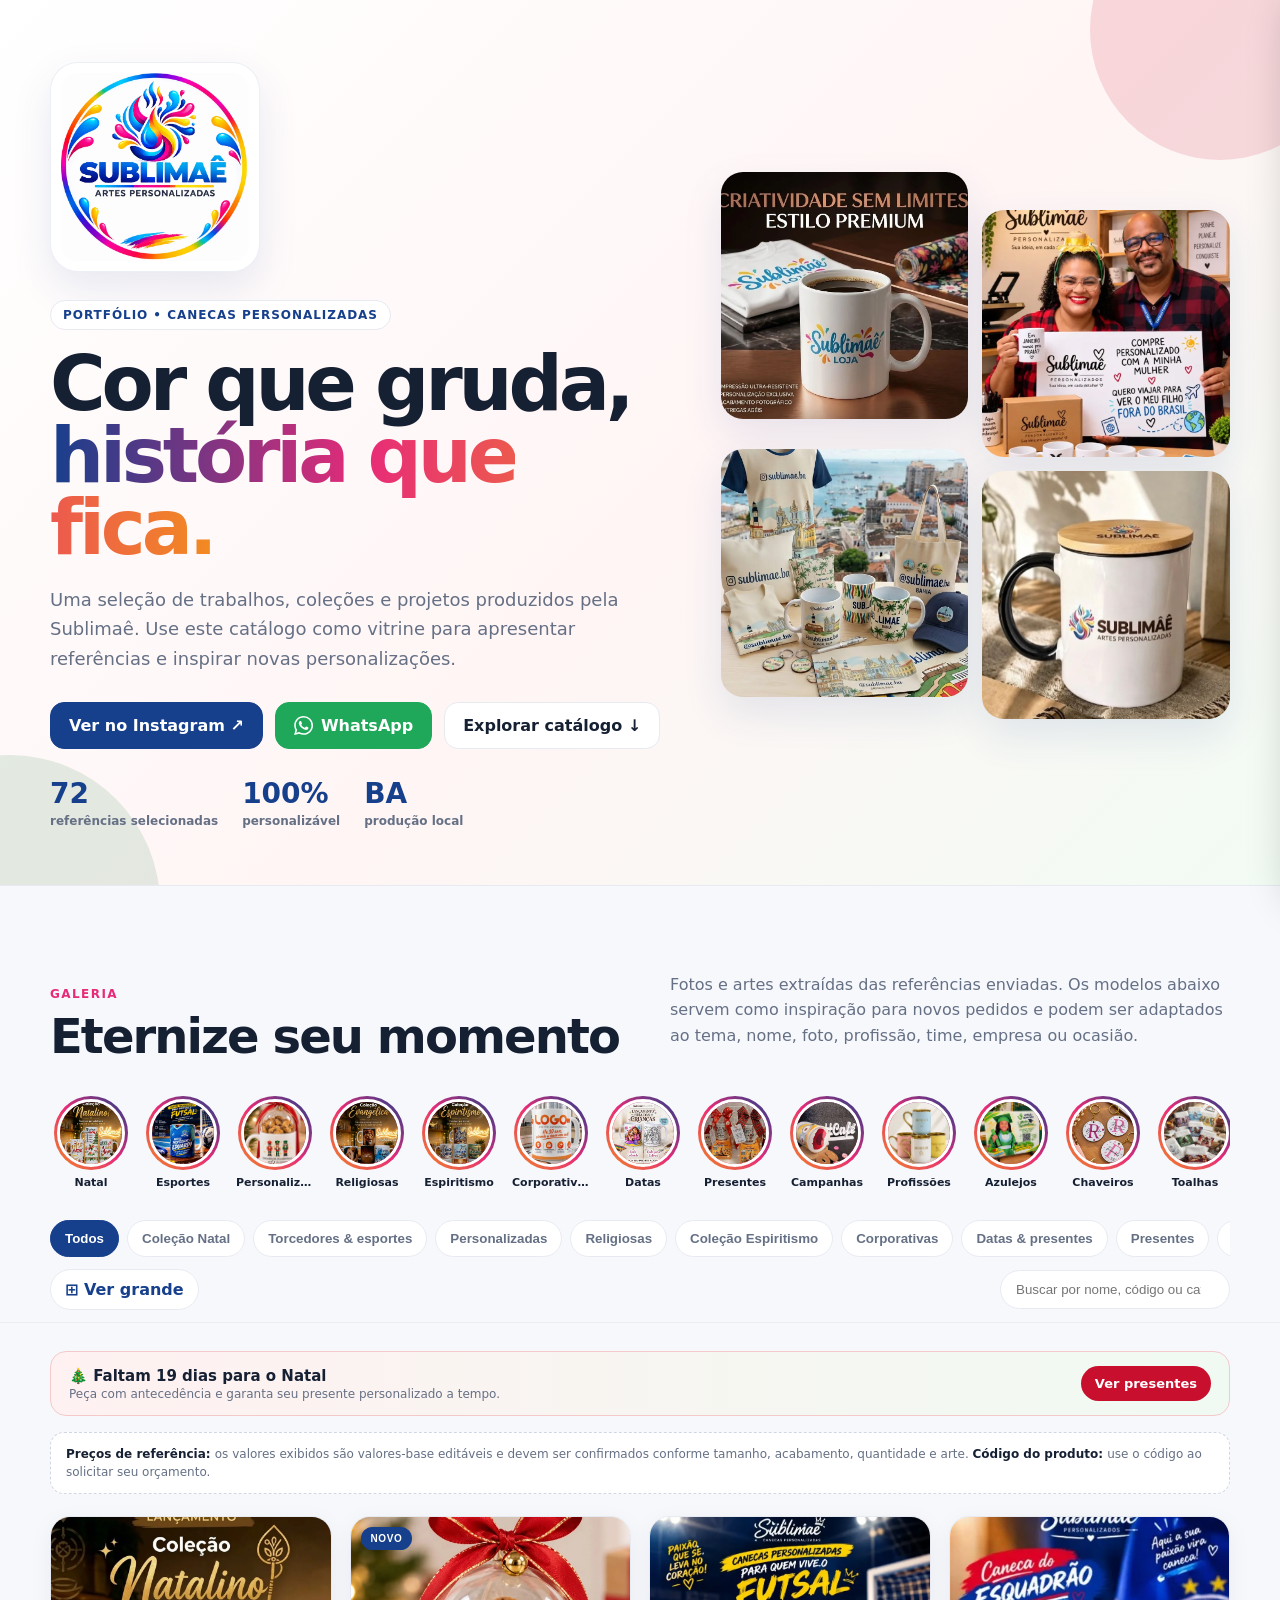
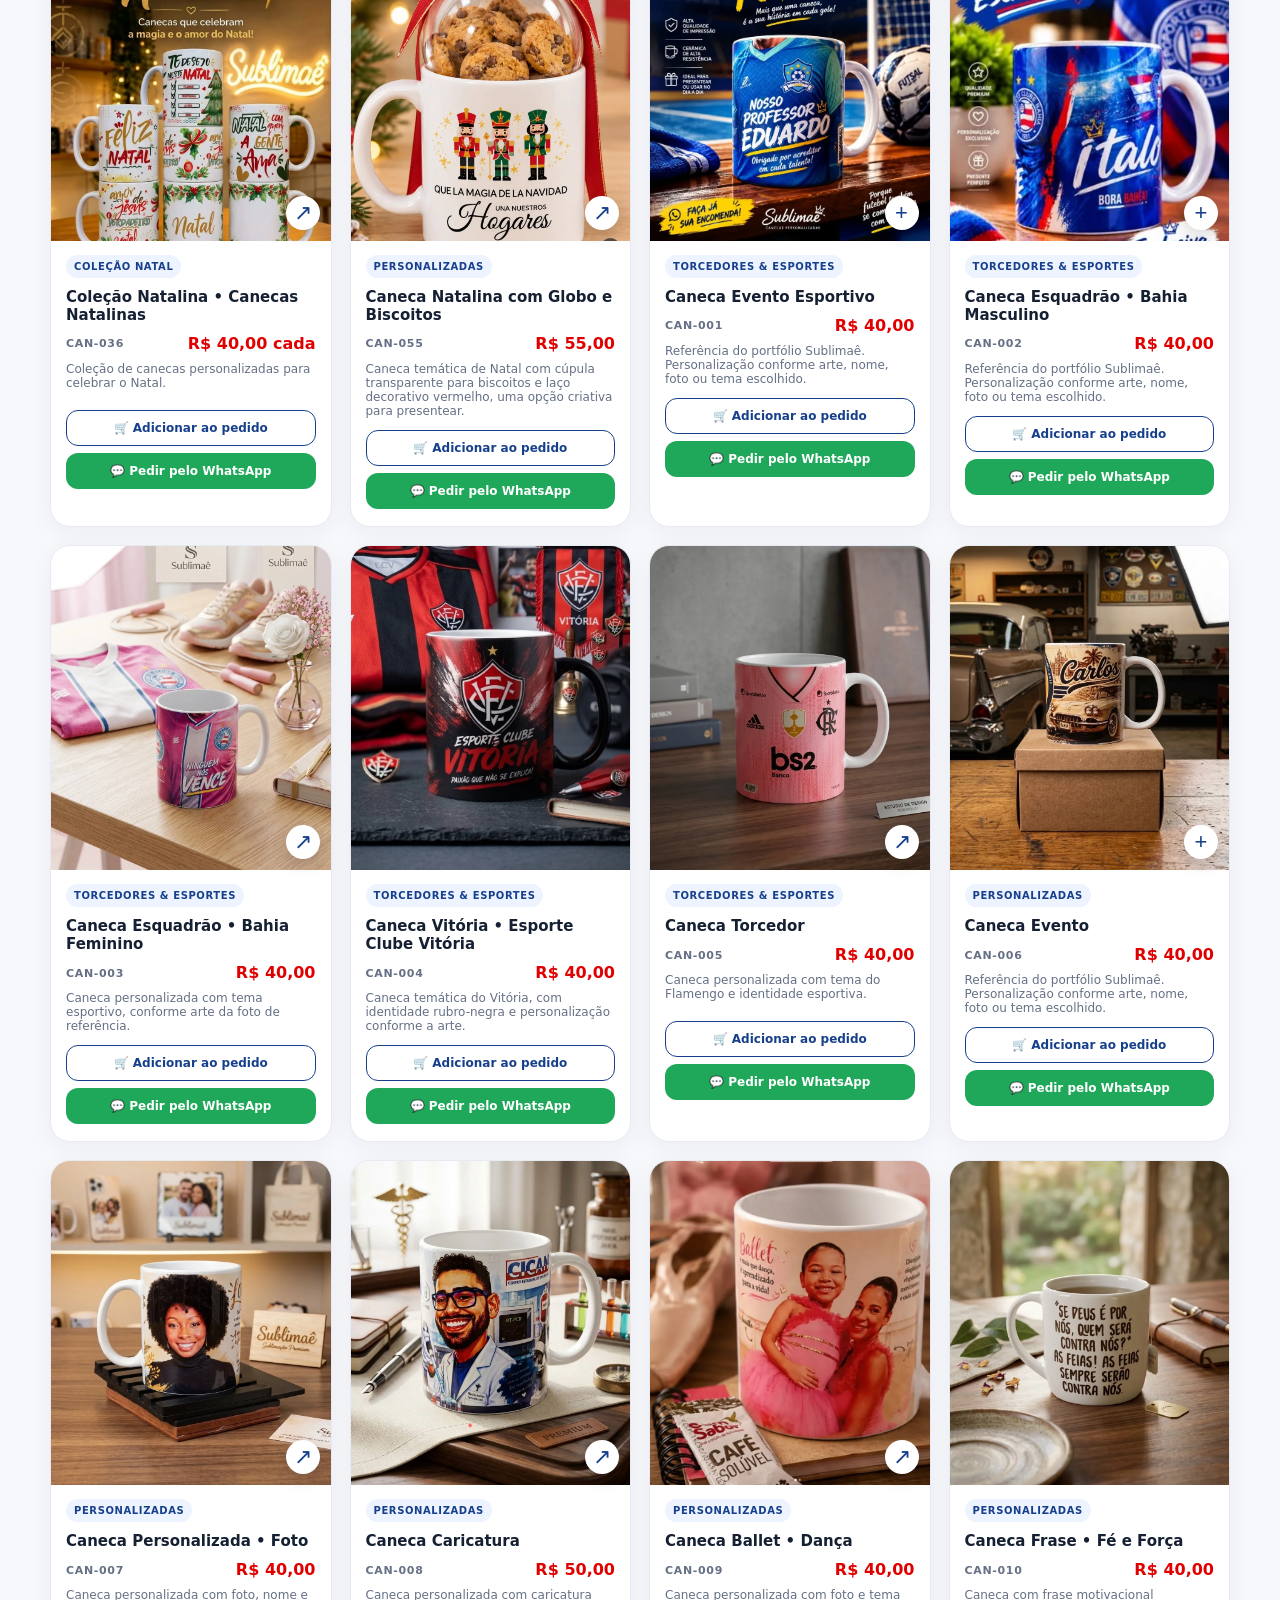
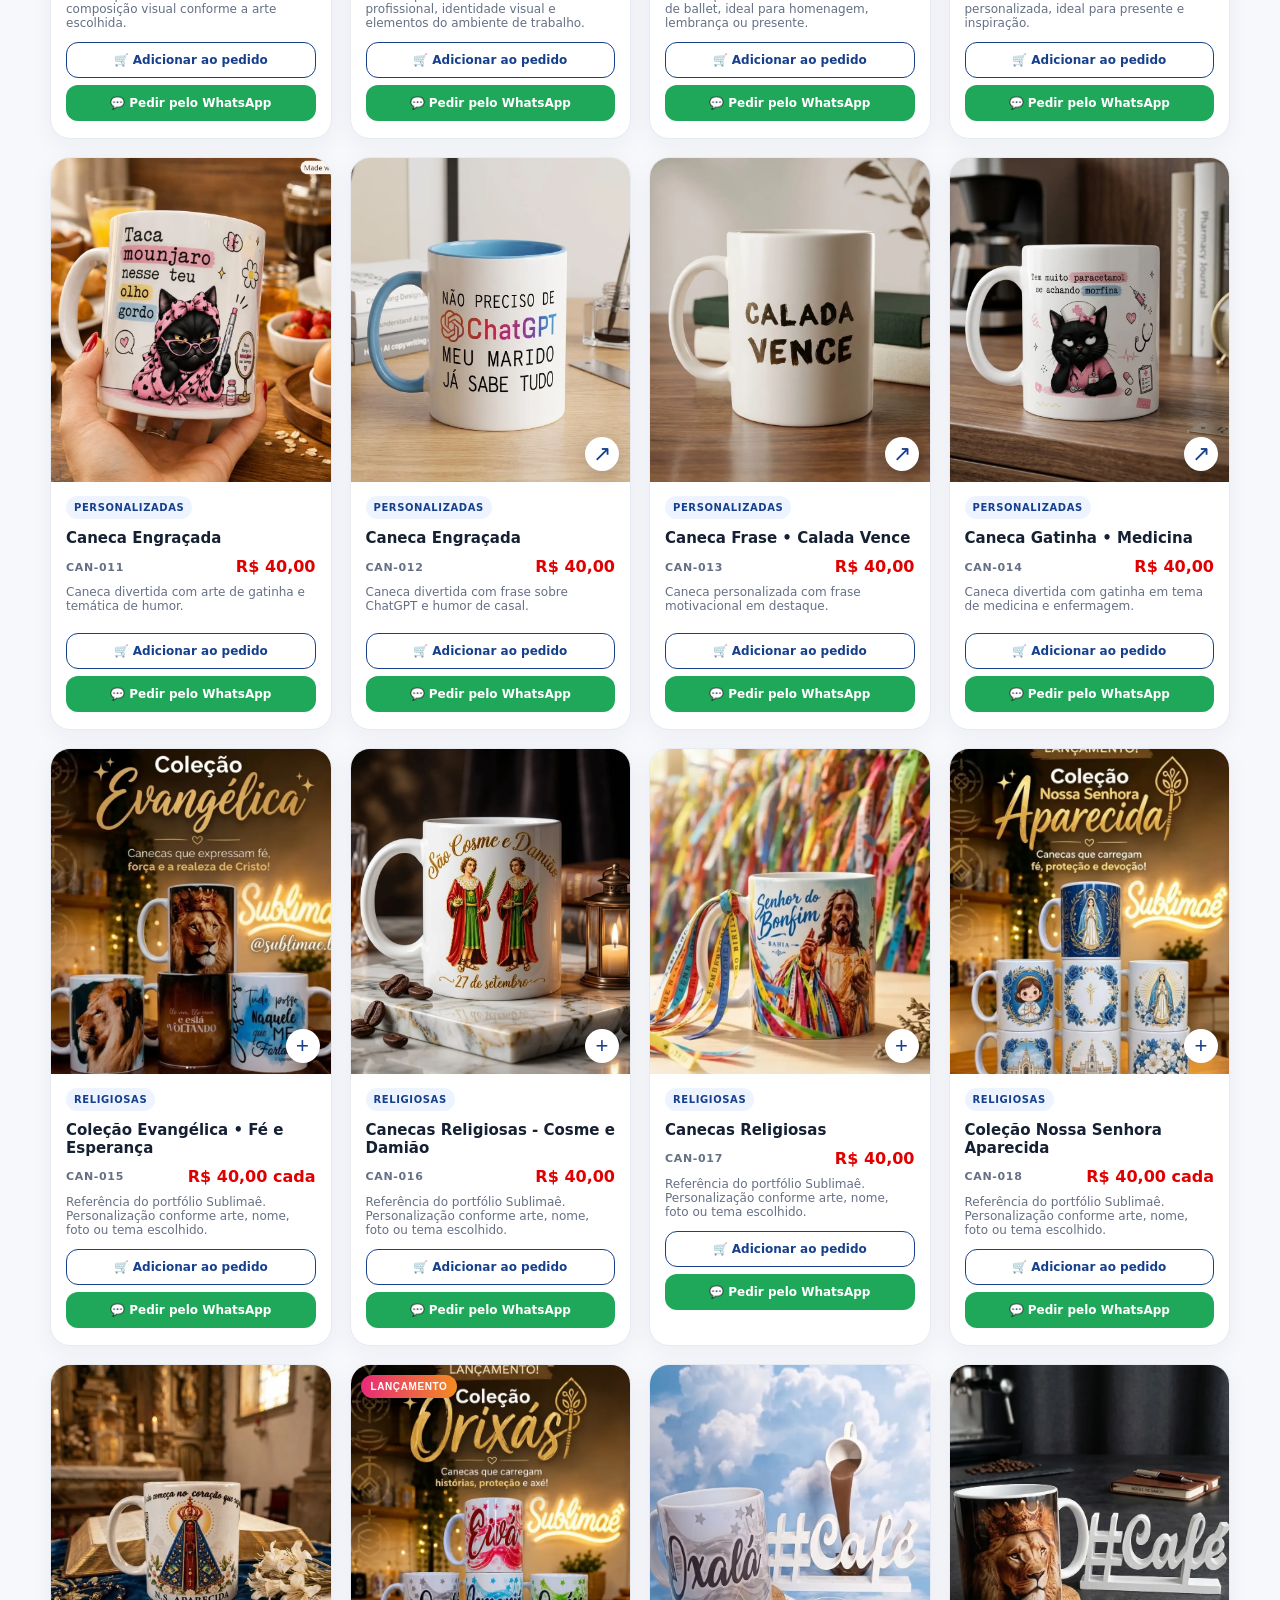
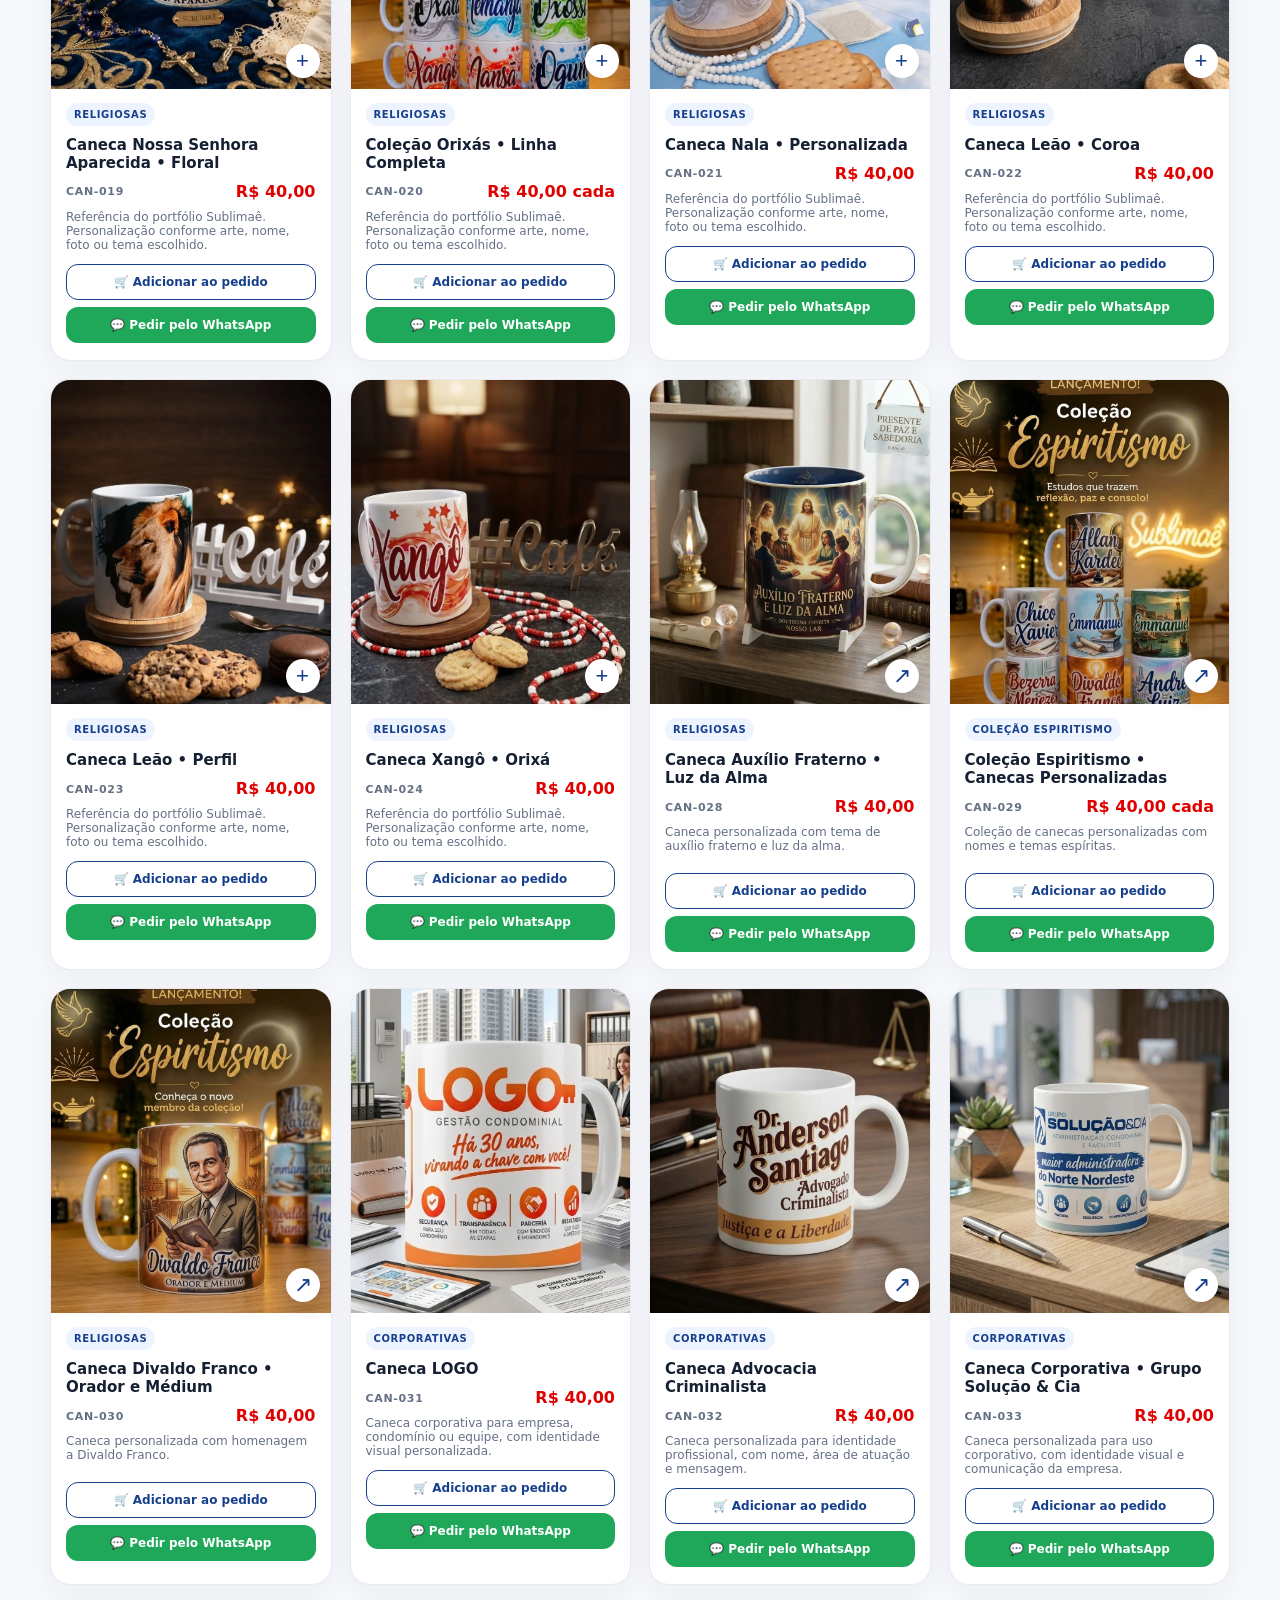
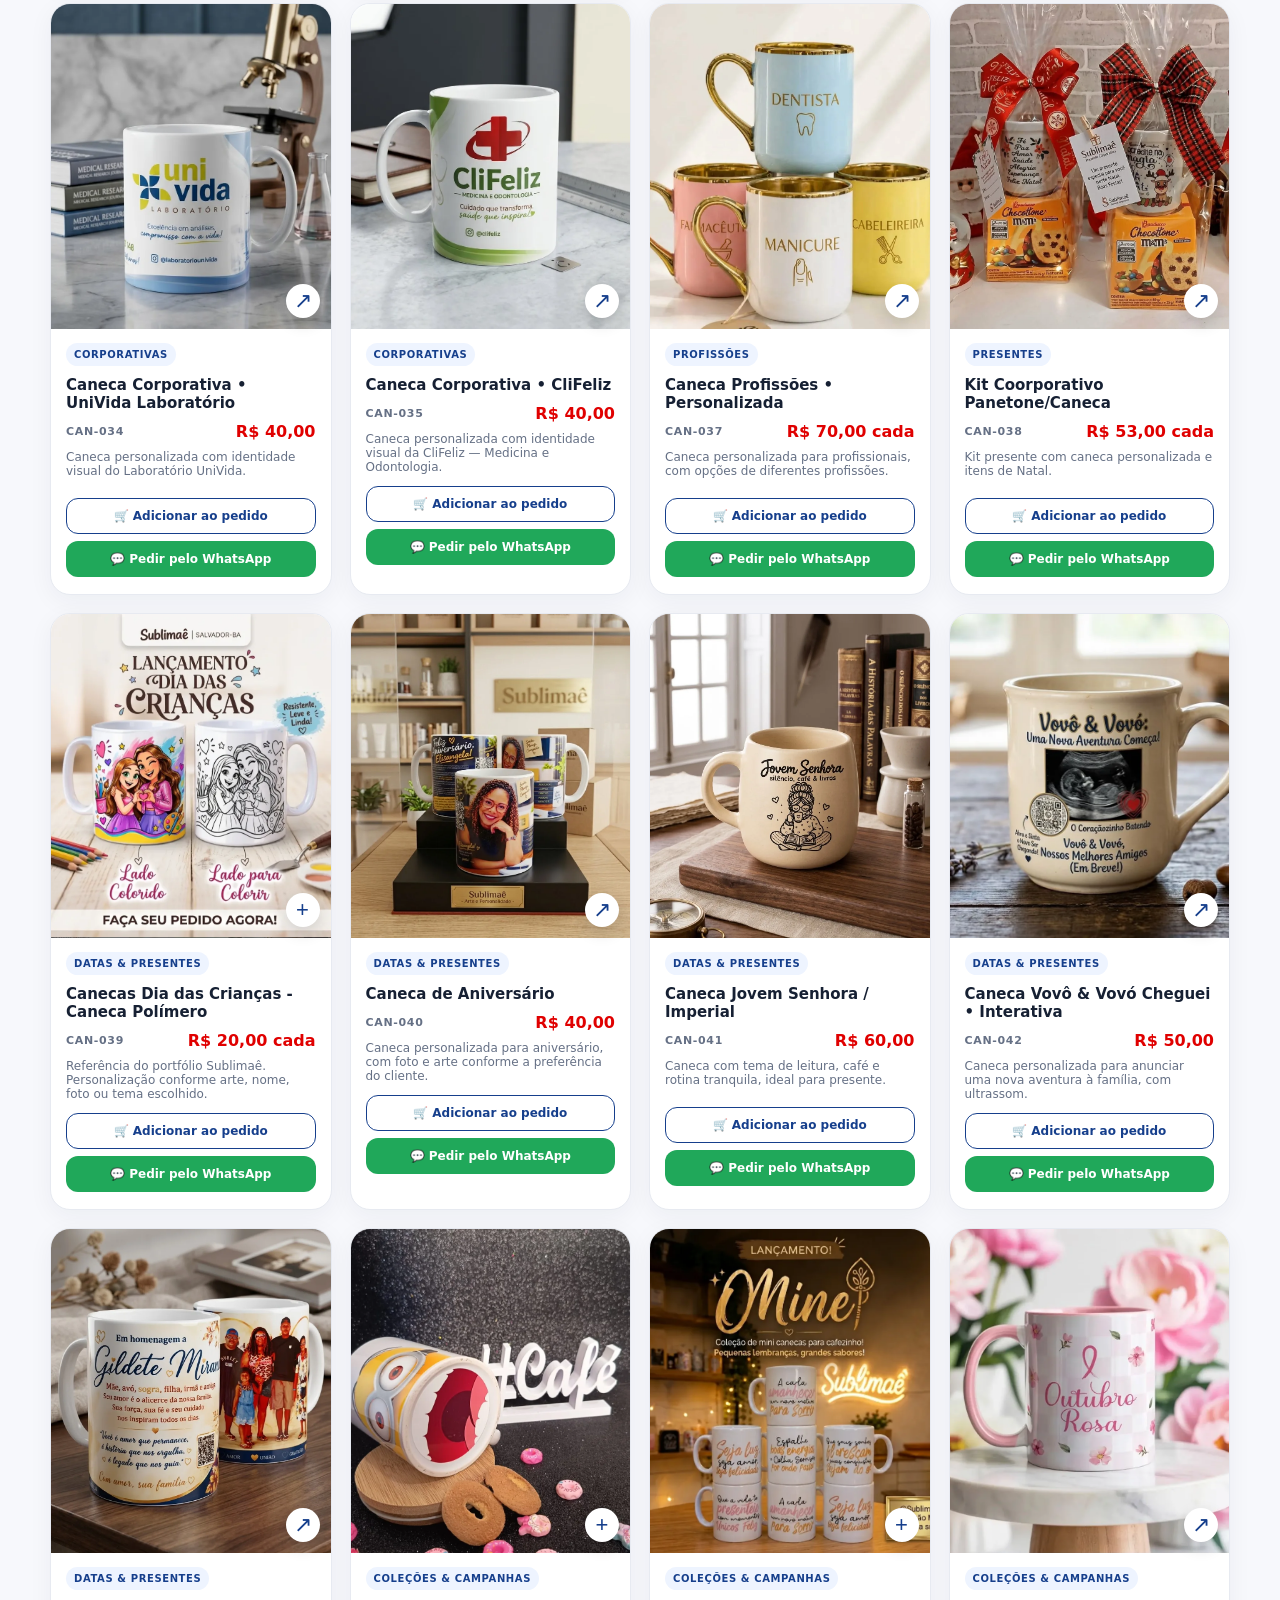
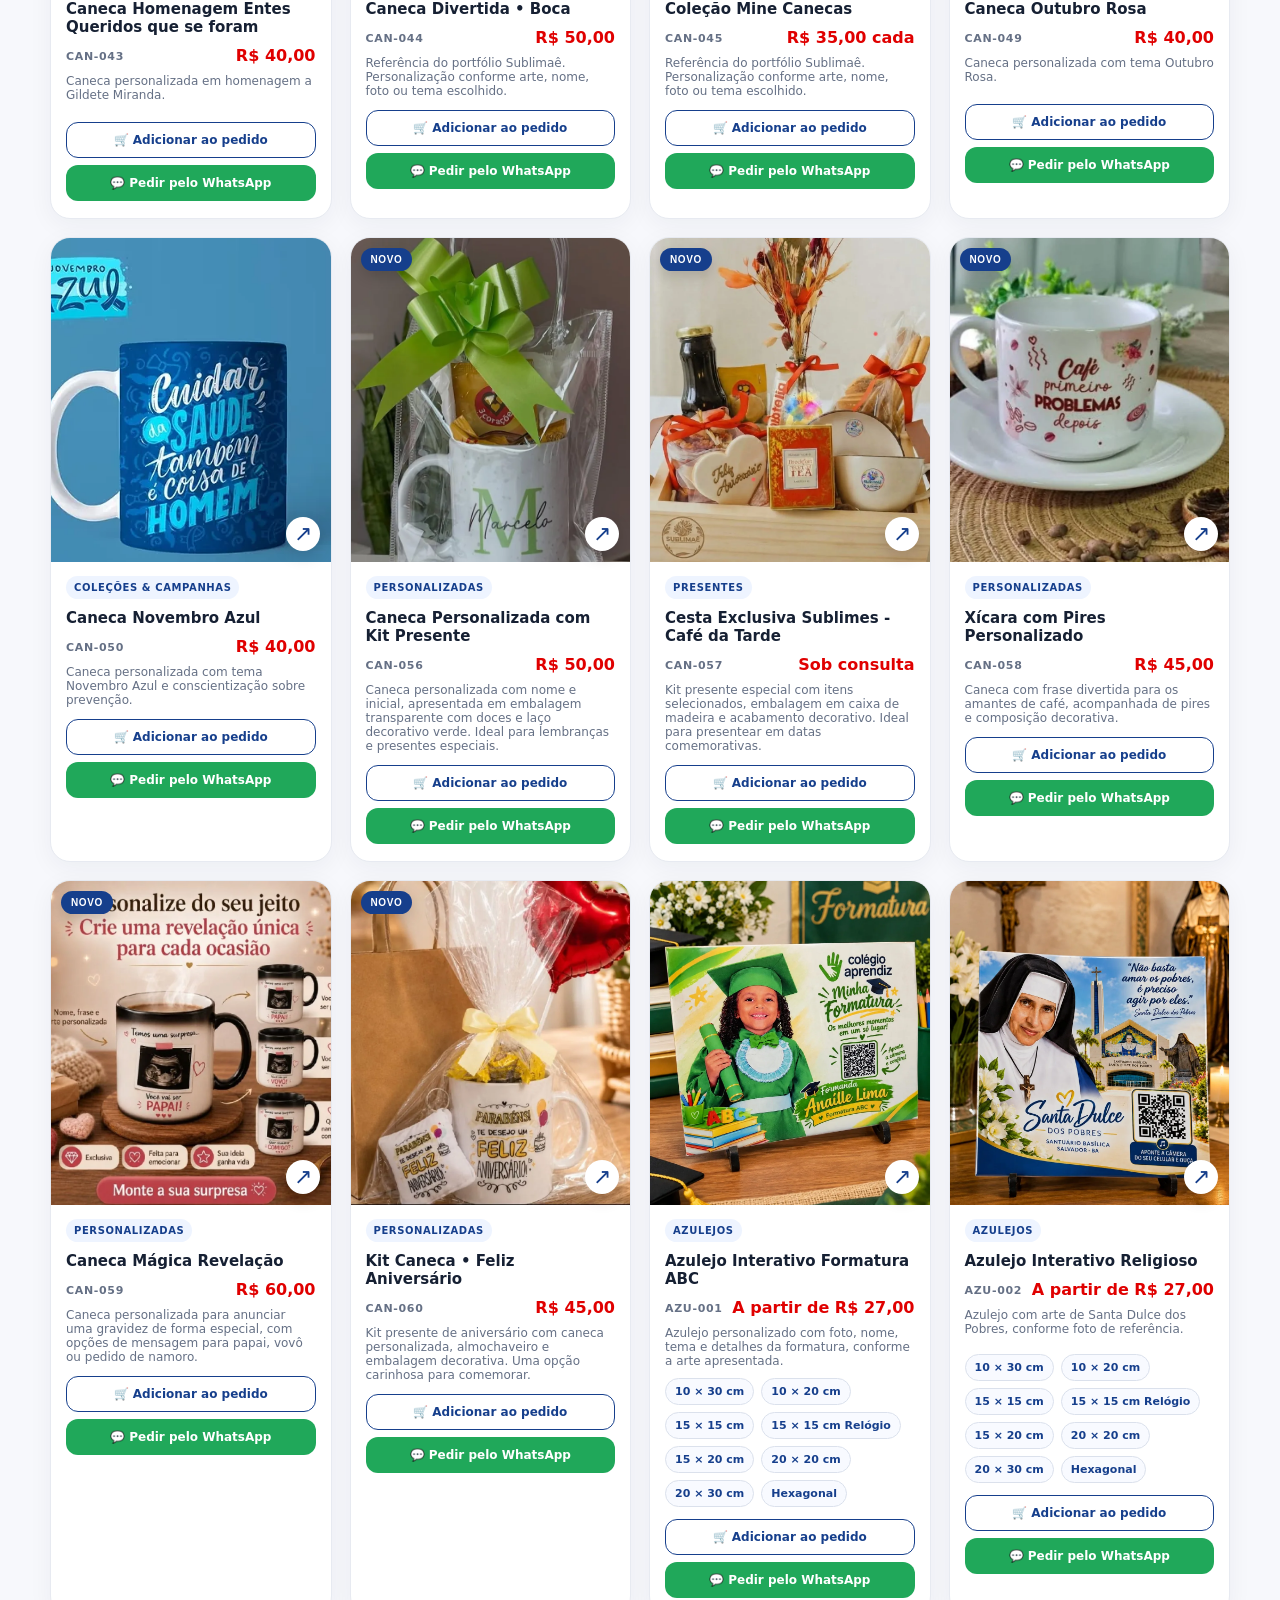
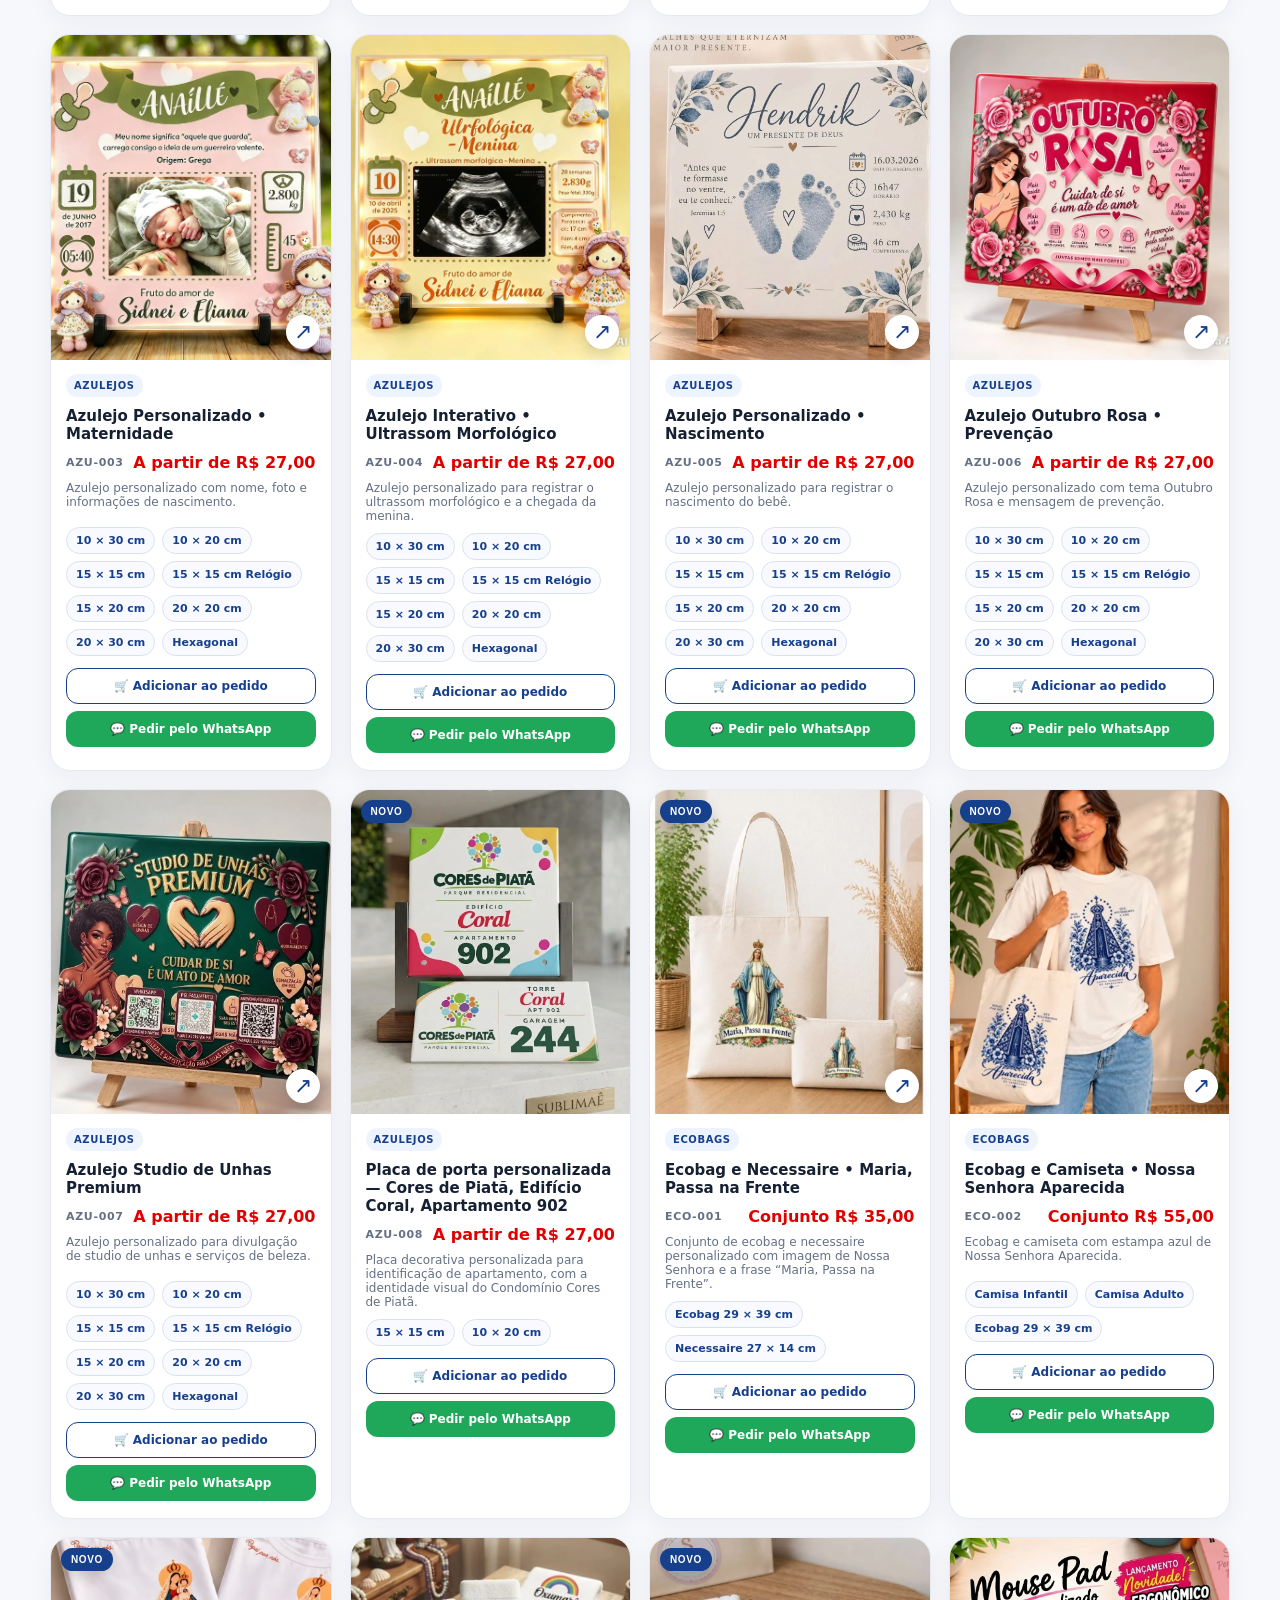
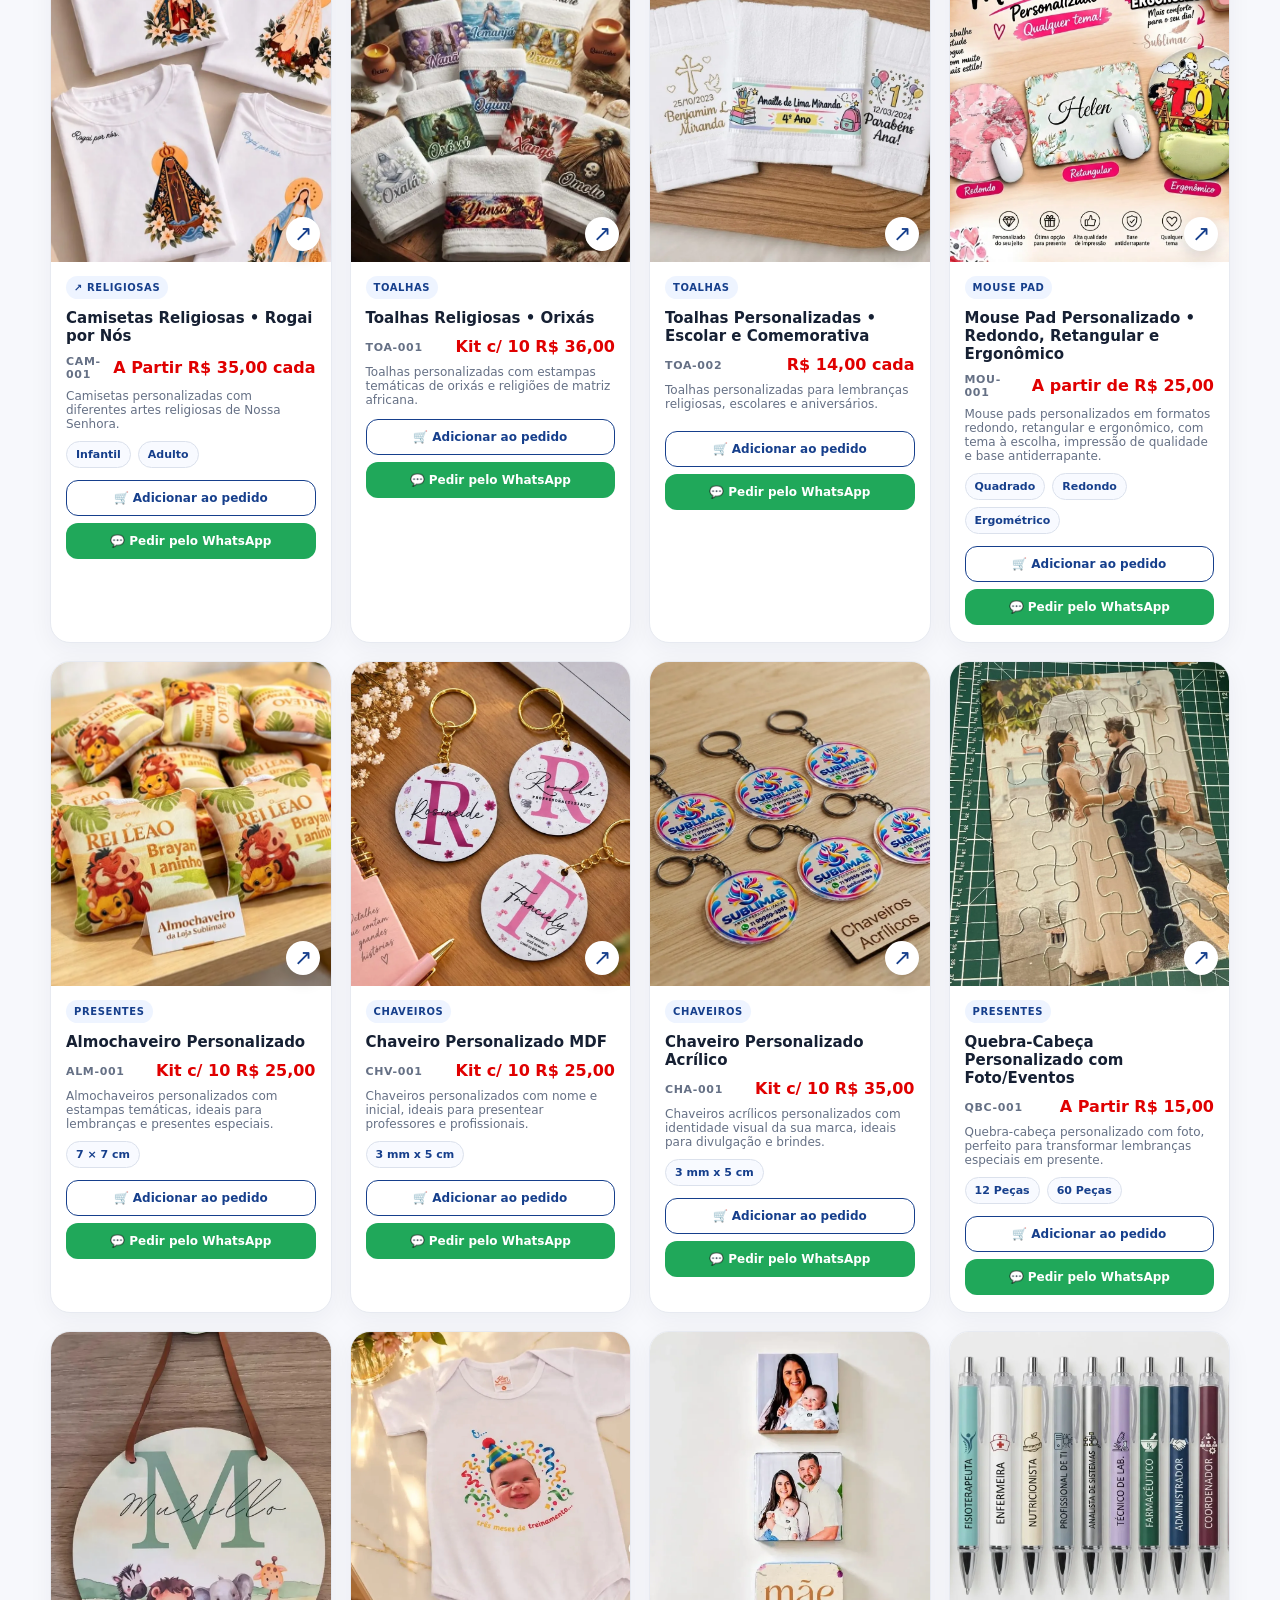
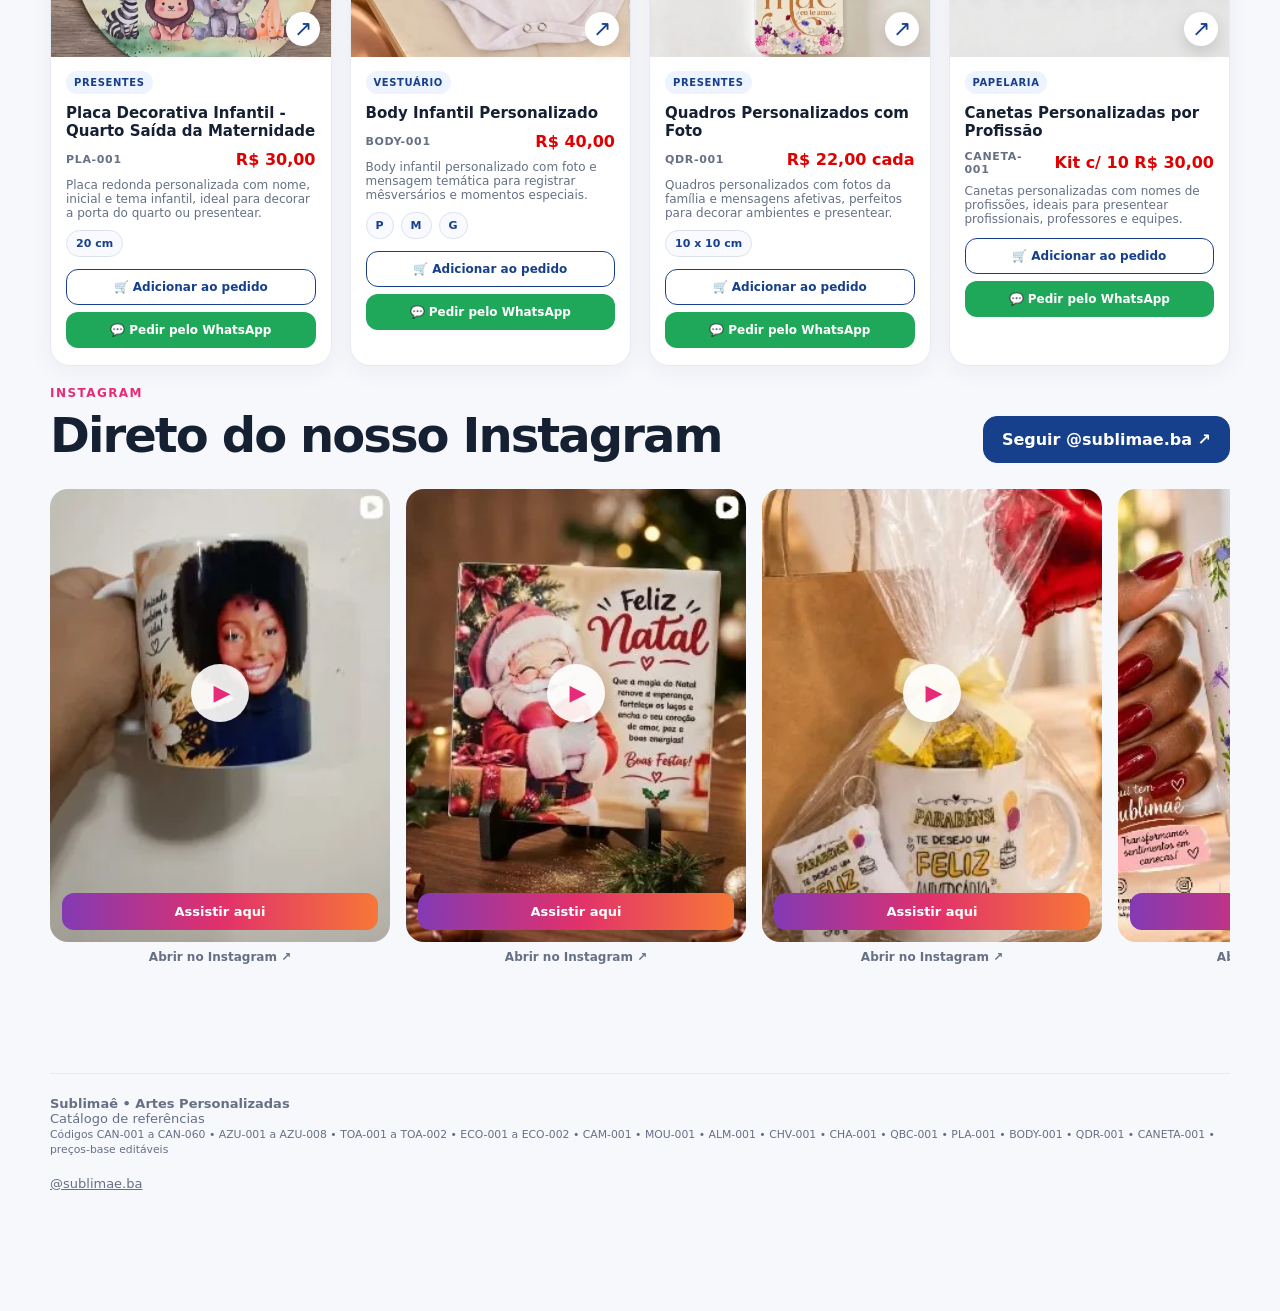
==== commit 69ca7276: "Add files via upload" ====
--- a/index.html
+++ b/index.html
@@ -1,20 +1,20 @@
 <!DOCTYPE html>
-<html lang="pt-BR"><head><meta charset="utf-8"/><meta content="width=device-width,initial-scale=1" name="viewport"/><title>Sublimaê • Catálogo de Produtos</title><meta content="Catálogo de canecas personalizadas e projetos da Sublimaê — Artes Personalizadas." name="description"/><link href="css/style.css" rel="stylesheet"/></head><body>
-<header class="hero"><div class="wrap hero-inner"><div><img alt="Sublimaê — Artes Personalizadas" class="logo" src="img/logo.webp"/><div style="margin-top:24px"><span class="kicker">Portfólio • Canecas personalizadas</span></div><h1>Cor que gruda,<br/><span>história que fica.</span></h1><p class="lead">Uma seleção de trabalhos, coleções e projetos produzidos pela Sublimaê. Use este catálogo como vitrine para apresentar referências e inspirar novas personalizações.</p><div class="actions"><a class="btn primary" href="https://www.instagram.com/sublimae.ba/" rel="noopener" target="_blank">Ver no Instagram ↗</a><a aria-label="Fale com a Sublimaê pelo WhatsApp" class="btn btn-whatsapp-top" href="https://wa.me/557199593595" rel="noopener" target="_blank"><svg aria-hidden="true" fill="currentColor" height="19" viewbox="0 0 24 24" width="19"><path d="M20.52 3.48A11.8 11.8 0 0 0 12.12 0C5.58 0 .25 5.33.25 11.87c0 2.09.55 4.13 1.59 5.93L.15 24l6.35-1.66a11.9 11.9 0 0 0 5.62 1.43h.01c6.54 0 11.87-5.33 11.87-11.87 0-3.17-1.23-6.15-3.48-8.42ZM12.13 21.75a9.9 9.9 0 0 1-5.04-1.38l-.36-.21-3.77.99 1.01-3.68-.24-.38a9.84 9.84 0 0 1-1.51-5.22c0-5.46 4.45-9.91 9.92-9.91a9.85 9.85 0 0 1 7.02 2.91 9.85 9.85 0 0 1 2.9 7.02c0 5.47-4.45 9.92-9.92 9.92Zm5.44-7.43c-.3-.15-1.77-.87-2.04-.97-.27-.1-.47-.15-.67.15-.2.3-.77.97-.94 1.17-.17.2-.35.22-.65.07-.3-.15-1.26-.46-2.4-1.47-.89-.79-1.49-1.77-1.67-2.07-.17-.3-.02-.46.13-.61.13-.13.3-.35.45-.52.15-.17.2-.3.3-.5.1-.2.05-.37-.02-.52-.08-.15-.67-1.62-.92-2.22-.24-.58-.49-.5-.67-.51h-.57c-.2 0-.52.07-.79.37-.27.3-1.04 1.02-1.04 2.49s1.07 2.89 1.22 3.09c.15.2 2.1 3.2 5.09 4.49.71.31 1.26.49 1.69.63.71.23 1.36.2 1.87.12.57-.09 1.77-.72 2.02-1.42.25-.7.25-1.3.17-1.42-.07-.13-.27-.2-.57-.35Z"></path></svg> WhatsApp</a><a class="btn" href="#catalogo">Explorar catálogo ↓</a></div><div class="stats"><div class="stat"><strong id="totalRefs">72</strong><span>referências selecionadas</span></div><div class="stat"><strong>100%</strong><span>personalizável</span></div><div class="stat"><strong>BA</strong><span>produção local</span></div></div></div><div class="hero-showcase"><img alt="Sublimaê Loja — destaque" src="img/destaque.webp"/><img alt="Coleção Orixás — lançamento" src="img/destaque-2.webp"/><img alt="Coleção Evangélica — fé e esperança" src="img/destaque-3.webp"/><img alt="Caneca Senhor do Bonfim — Bahia" src="img/destaque-4.webp"/></div></div></header>
+<html lang="pt-BR"><head><meta charset="utf-8"/><meta content="width=device-width,initial-scale=1" name="viewport"/><title>Sublimaê • Catálogo de Produtos</title><meta content="Catálogo de canecas personalizadas e projetos da Sublimaê — Artes Personalizadas." name="description"/><link href="style.css" rel="stylesheet"/></head><body>
+<header class="hero"><div class="wrap hero-inner"><div><img alt="Sublimaê — Artes Personalizadas" class="logo" src="logo.webp"/><div style="margin-top:24px"><span class="kicker">Portfólio • Canecas personalizadas</span></div><h1>Cor que gruda,<br/><span>história que fica.</span></h1><p class="lead">Uma seleção de trabalhos, coleções e projetos produzidos pela Sublimaê. Use este catálogo como vitrine para apresentar referências e inspirar novas personalizações.</p><div class="actions"><a class="btn primary" href="https://www.instagram.com/sublimae.ba/" rel="noopener" target="_blank">Ver no Instagram ↗</a><a aria-label="Fale com a Sublimaê pelo WhatsApp" class="btn btn-whatsapp-top" href="https://wa.me/557199593595" rel="noopener" target="_blank"><svg aria-hidden="true" fill="currentColor" height="19" viewbox="0 0 24 24" width="19"><path d="M20.52 3.48A11.8 11.8 0 0 0 12.12 0C5.58 0 .25 5.33.25 11.87c0 2.09.55 4.13 1.59 5.93L.15 24l6.35-1.66a11.9 11.9 0 0 0 5.62 1.43h.01c6.54 0 11.87-5.33 11.87-11.87 0-3.17-1.23-6.15-3.48-8.42ZM12.13 21.75a9.9 9.9 0 0 1-5.04-1.38l-.36-.21-3.77.99 1.01-3.68-.24-.38a9.84 9.84 0 0 1-1.51-5.22c0-5.46 4.45-9.91 9.92-9.91a9.85 9.85 0 0 1 7.02 2.91 9.85 9.85 0 0 1 2.9 7.02c0 5.47-4.45 9.92-9.92 9.92Zm5.44-7.43c-.3-.15-1.77-.87-2.04-.97-.27-.1-.47-.15-.67.15-.2.3-.77.97-.94 1.17-.17.2-.35.22-.65.07-.3-.15-1.26-.46-2.4-1.47-.89-.79-1.49-1.77-1.67-2.07-.17-.3-.02-.46.13-.61.13-.13.3-.35.45-.52.15-.17.2-.3.3-.5.1-.2.05-.37-.02-.52-.08-.15-.67-1.62-.92-2.22-.24-.58-.49-.5-.67-.51h-.57c-.2 0-.52.07-.79.37-.27.3-1.04 1.02-1.04 2.49s1.07 2.89 1.22 3.09c.15.2 2.1 3.2 5.09 4.49.71.31 1.26.49 1.69.63.71.23 1.36.2 1.87.12.57-.09 1.77-.72 2.02-1.42.25-.7.25-1.3.17-1.42-.07-.13-.27-.2-.57-.35Z"></path></svg> WhatsApp</a><a class="btn" href="#catalogo">Explorar catálogo ↓</a></div><div class="stats"><div class="stat"><strong id="totalRefs">72</strong><span>referências selecionadas</span></div><div class="stat"><strong>100%</strong><span>personalizável</span></div><div class="stat"><strong>BA</strong><span>produção local</span></div></div></div><div class="hero-showcase"><img alt="Sublimaê Loja — destaque" src="destaque.webp"/><img alt="Coleção Orixás — lançamento" src="destaque-2.webp"/><img alt="Coleção Evangélica — fé e esperança" src="destaque-3.webp"/><img alt="Caneca Senhor do Bonfim — Bahia" src="destaque-4.webp"/></div></div></header>
 <main class="section" id="catalogo"><div class="wrap"><div class="section-head"><div><div class="eyebrow">Galeria</div><h2>Eternize seu momento</h2></div><p class="section-copy">Fotos e artes extraídas das referências enviadas. Os modelos abaixo servem como inspiração para novos pedidos e podem ser adaptados ao tema, nome, foto, profissão, time, empresa ou ocasião.</p></div></div>
 <div class="wrap"><div class="stories" id="stories"></div></div><div class="toolbar"><div class="wrap toolbar-inner"><div class="filters"><button class="filter active" data-filter="Todos">Todos</button><button class="filter" data-filter="Torcedores &amp; esportes">Torcedores &amp; esportes</button><button class="filter" data-filter="Personalizadas">Personalizadas</button><button class="filter" data-filter="Religiosas">Religiosas</button><button class="filter" data-filter="Coleção Espiritismo">Coleção Espiritismo</button><button class="filter" data-filter="Coleção Natal">Coleção Natal</button><button class="filter" data-filter="Corporativas">Corporativas</button><button class="filter" data-filter="Datas &amp; presentes">Datas &amp; presentes</button><button class="filter" data-filter="Presentes">Presentes</button><button class="filter" data-filter="Coleções &amp; Campanhas">Coleções &amp; Campanhas</button><button class="filter" data-filter="Profissões">Profissões</button><button class="filter" data-filter="Azulejos">Azulejos</button><button class="filter" data-filter="Chaveiros">Chaveiros</button><button class="filter" data-filter="Toalhas">Toalhas</button><button class="filter" data-filter="Ecobags">Ecobags</button><button class="filter" data-filter="Mouse Pad">Mouse Pad</button><button class="filter" data-filter="Vestuário">Vestuário</button><button class="filter" data-filter="Papelaria">Papelaria</button></div><button aria-pressed="false" class="view-toggle" id="viewToggle" type="button">⊞ Ver grande</button><input aria-label="Buscar na galeria" class="search" id="search" placeholder="Buscar por nome, código ou categoria…" type="search"/></div></div>
 <div class="wrap" style="padding-top:28px"><div class="date-banner" id="dateBanner" style="display:none"></div><div class="catalog-note"><strong>Preços de referência: </strong>os valores exibidos são valores-base editáveis e devem ser confirmados conforme tamanho, acabamento, quantidade e arte. <strong>Código do produto: </strong>use o código ao solicitar seu orçamento.</div><div class="grid" id="grid">
-<article class="card" data-cat="Torcedores &amp; esportes" data-code="CAN-001" data-price="40.00" data-title="Caneca Evento Esportivo"><button aria-label="Ampliar Torcedores &amp; esportes • 02" class="photo-btn" onclick="openLightbox(this)" type="button"><img alt="Caneca Evento Esportivo — CAN-001" loading="lazy" src="img/can-001.webp"/><span class="zoom">+</span></button><div class="card-body"><span class="badge">Torcedores &amp; esportes</span><h3>Caneca Evento Esportivo</h3><div class="product-meta"><span class="product-code">CAN-001</span><strong class="price">R$ 40,00</strong></div><p class="product-desc">Referência do portfólio Sublimaê. Personalização conforme arte, nome, foto ou tema escolhido.</p><a class="btn-whatsapp" data-code="CAN-001" data-price="40.00" data-product="Caneca Evento Esportivo" href="#" rel="noopener" target="_blank">💬 Pedir pelo WhatsApp</a></div></article><article class="card" data-cat="Torcedores &amp; esportes" data-code="CAN-002" data-price="40.00" data-title="Caneca Esquadrão • Bahia Masculino"><button aria-label="Ampliar Torcedores &amp; esportes • 03" class="photo-btn" onclick="openLightbox(this)" type="button"><img alt="Caneca Esquadrão • Bahia Masculino — CAN-002" loading="lazy" src="img/can-002.webp"/><span class="zoom">+</span></button><div class="card-body"><span class="badge">Torcedores &amp; esportes</span><h3>Caneca Esquadrão • Bahia Masculino</h3><div class="product-meta"><span class="product-code">CAN-002</span><strong class="price">R$ 40,00</strong></div><p class="product-desc">Referência do portfólio Sublimaê. Personalização conforme arte, nome, foto ou tema escolhido.</p><a class="btn-whatsapp" data-code="CAN-002" data-price="40.00" data-product="Caneca Esquadrão • Bahia Masculino" href="#" rel="noopener" target="_blank">💬 Pedir pelo WhatsApp</a></div></article><article class="card" data-cat="Torcedores &amp; esportes" data-code="CAN-003" data-price="40.00" data-title="Caneca Esquadrão • Bahia Feminino">
-<button aria-label="Ampliar Torcedores &amp; esportes • 10" class="photo-btn" onclick="openLightbox(this)" type="button"><img alt="Caneca Esquadrão • Bahia Feminino — CAN-003" loading="lazy" src="img/can-003.webp"/><span class="zoom">↗</span></button>
-<div class="card-body"><span class="badge">Torcedores &amp; esportes</span><h3>Caneca Esquadrão • Bahia Feminino</h3><div class="product-meta"><span class="product-code">CAN-003</span><strong class="price">R$ 40,00</strong></div><p class="product-desc">Caneca personalizada com tema esportivo, conforme arte da foto de referência.</p><a class="btn-whatsapp" data-code="CAN-003" data-price="40.00" data-product="Caneca Esquadrão • Bahia Feminino" href="#" rel="noopener" target="_blank">💬 Pedir pelo WhatsApp</a></div></article><article class="card" data-cat="Torcedores &amp; esportes" data-code="CAN-004" data-price="40.00" data-title="Caneca Vitória • Esporte Clube Vitória"><button aria-label="Ampliar Caneca Vitória • Esporte Clube Vitória" class="photo-btn" onclick="openLightbox(this)" type="button"><img alt="Caneca Vitória • Esporte Clube Vitória — CAN-004" loading="lazy" src="img/can-004.webp"/></button><div class="card-body"><span class="badge">Torcedores &amp; esportes</span><h3>Caneca Vitória • Esporte Clube Vitória</h3><div class="product-meta"><span class="product-code">CAN-004</span><strong class="price">R$ 40,00</strong></div><p class="product-desc">Caneca temática do Vitória, com identidade rubro-negra e personalização conforme a arte.</p><a class="btn-whatsapp" data-code="CAN-004" data-price="40.00" data-product="Caneca Vitória • Esporte Clube Vitória" href="#" rel="noopener" target="_blank">💬 Pedir pelo WhatsApp</a></div></article><article class="card" data-cat="Torcedores &amp; esportes" data-code="CAN-005" data-price="40.00" data-title="Caneca Torcedor"><button aria-label="Ampliar Caneca Torcedor" class="photo-btn" onclick="openLightbox(this)" type="button"><img alt="Caneca Torcedor — CAN-005" loading="lazy" src="img/can-005.webp"/><span class="zoom">↗</span></button><div class="card-body"><span class="badge">Torcedores &amp; esportes</span><h3>Caneca Torcedor</h3><div class="product-meta"><span class="product-code">CAN-005</span><strong class="price">R$ 40,00</strong></div><p class="product-desc">Caneca personalizada com tema do Flamengo e identidade esportiva.</p><a class="btn-whatsapp" data-code="CAN-005" data-price="40.00" data-product="Caneca Torcedor" href="#" rel="noopener" target="_blank">💬 Pedir pelo WhatsApp</a></div></article><article class="card" data-cat="Personalizadas" data-code="CAN-006" data-price="40.00" data-title="Caneca Evento"><button aria-label="Ampliar Torcedores &amp; esportes • 07" class="photo-btn" onclick="openLightbox(this)" type="button"><img alt="Caneca Evento — CAN-006" loading="lazy" src="img/can-006.webp"/><span class="zoom">+</span></button><div class="card-body"><span class="badge">Personalizadas</span><h3>Caneca Evento</h3><div class="product-meta"><span class="product-code">CAN-006</span><strong class="price">R$ 40,00</strong></div><p class="product-desc">Referência do portfólio Sublimaê. Personalização conforme arte, nome, foto ou tema escolhido.</p><a class="btn-whatsapp" data-code="CAN-006" data-price="40.00" data-product="Caneca Evento" href="#" rel="noopener" target="_blank">💬 Pedir pelo WhatsApp</a></div></article><article class="card" data-cat="Personalizadas" data-code="CAN-007" data-price="40.00" data-title="Caneca Personalizada • Foto">
-<button aria-label="Ampliar Personalizadas • 07" class="photo-btn" onclick="openLightbox(this)" type="button"><img alt="Caneca Personalizada • Foto — CAN-007" loading="lazy" src="img/can-007.webp"/><span class="zoom">↗</span></button>
+<article class="card" data-cat="Torcedores &amp; esportes" data-code="CAN-001" data-price="40.00" data-title="Caneca Evento Esportivo"><button aria-label="Ampliar Torcedores &amp; esportes • 02" class="photo-btn" onclick="openLightbox(this)" type="button"><img alt="Caneca Evento Esportivo — CAN-001" loading="lazy" src="can-001.webp"/><span class="zoom">+</span></button><div class="card-body"><span class="badge">Torcedores &amp; esportes</span><h3>Caneca Evento Esportivo</h3><div class="product-meta"><span class="product-code">CAN-001</span><strong class="price">R$ 40,00</strong></div><p class="product-desc">Referência do portfólio Sublimaê. Personalização conforme arte, nome, foto ou tema escolhido.</p><a class="btn-whatsapp" data-code="CAN-001" data-price="40.00" data-product="Caneca Evento Esportivo" href="#" rel="noopener" target="_blank">💬 Pedir pelo WhatsApp</a></div></article><article class="card" data-cat="Torcedores &amp; esportes" data-code="CAN-002" data-price="40.00" data-title="Caneca Esquadrão • Bahia Masculino"><button aria-label="Ampliar Torcedores &amp; esportes • 03" class="photo-btn" onclick="openLightbox(this)" type="button"><img alt="Caneca Esquadrão • Bahia Masculino — CAN-002" loading="lazy" src="can-002.webp"/><span class="zoom">+</span></button><div class="card-body"><span class="badge">Torcedores &amp; esportes</span><h3>Caneca Esquadrão • Bahia Masculino</h3><div class="product-meta"><span class="product-code">CAN-002</span><strong class="price">R$ 40,00</strong></div><p class="product-desc">Referência do portfólio Sublimaê. Personalização conforme arte, nome, foto ou tema escolhido.</p><a class="btn-whatsapp" data-code="CAN-002" data-price="40.00" data-product="Caneca Esquadrão • Bahia Masculino" href="#" rel="noopener" target="_blank">💬 Pedir pelo WhatsApp</a></div></article><article class="card" data-cat="Torcedores &amp; esportes" data-code="CAN-003" data-price="40.00" data-title="Caneca Esquadrão • Bahia Feminino">
+<button aria-label="Ampliar Torcedores &amp; esportes • 10" class="photo-btn" onclick="openLightbox(this)" type="button"><img alt="Caneca Esquadrão • Bahia Feminino — CAN-003" loading="lazy" src="can-003.webp"/><span class="zoom">↗</span></button>
+<div class="card-body"><span class="badge">Torcedores &amp; esportes</span><h3>Caneca Esquadrão • Bahia Feminino</h3><div class="product-meta"><span class="product-code">CAN-003</span><strong class="price">R$ 40,00</strong></div><p class="product-desc">Caneca personalizada com tema esportivo, conforme arte da foto de referência.</p><a class="btn-whatsapp" data-code="CAN-003" data-price="40.00" data-product="Caneca Esquadrão • Bahia Feminino" href="#" rel="noopener" target="_blank">💬 Pedir pelo WhatsApp</a></div></article><article class="card" data-cat="Torcedores &amp; esportes" data-code="CAN-004" data-price="40.00" data-title="Caneca Vitória • Esporte Clube Vitória"><button aria-label="Ampliar Caneca Vitória • Esporte Clube Vitória" class="photo-btn" onclick="openLightbox(this)" type="button"><img alt="Caneca Vitória • Esporte Clube Vitória — CAN-004" loading="lazy" src="can-004.webp"/></button><div class="card-body"><span class="badge">Torcedores &amp; esportes</span><h3>Caneca Vitória • Esporte Clube Vitória</h3><div class="product-meta"><span class="product-code">CAN-004</span><strong class="price">R$ 40,00</strong></div><p class="product-desc">Caneca temática do Vitória, com identidade rubro-negra e personalização conforme a arte.</p><a class="btn-whatsapp" data-code="CAN-004" data-price="40.00" data-product="Caneca Vitória • Esporte Clube Vitória" href="#" rel="noopener" target="_blank">💬 Pedir pelo WhatsApp</a></div></article><article class="card" data-cat="Torcedores &amp; esportes" data-code="CAN-005" data-price="40.00" data-title="Caneca Torcedor"><button aria-label="Ampliar Caneca Torcedor" class="photo-btn" onclick="openLightbox(this)" type="button"><img alt="Caneca Torcedor — CAN-005" loading="lazy" src="can-005.webp"/><span class="zoom">↗</span></button><div class="card-body"><span class="badge">Torcedores &amp; esportes</span><h3>Caneca Torcedor</h3><div class="product-meta"><span class="product-code">CAN-005</span><strong class="price">R$ 40,00</strong></div><p class="product-desc">Caneca personalizada com tema do Flamengo e identidade esportiva.</p><a class="btn-whatsapp" data-code="CAN-005" data-price="40.00" data-product="Caneca Torcedor" href="#" rel="noopener" target="_blank">💬 Pedir pelo WhatsApp</a></div></article><article class="card" data-cat="Personalizadas" data-code="CAN-006" data-price="40.00" data-title="Caneca Evento"><button aria-label="Ampliar Torcedores &amp; esportes • 07" class="photo-btn" onclick="openLightbox(this)" type="button"><img alt="Caneca Evento — CAN-006" loading="lazy" src="can-006.webp"/><span class="zoom">+</span></button><div class="card-body"><span class="badge">Personalizadas</span><h3>Caneca Evento</h3><div class="product-meta"><span class="product-code">CAN-006</span><strong class="price">R$ 40,00</strong></div><p class="product-desc">Referência do portfólio Sublimaê. Personalização conforme arte, nome, foto ou tema escolhido.</p><a class="btn-whatsapp" data-code="CAN-006" data-price="40.00" data-product="Caneca Evento" href="#" rel="noopener" target="_blank">💬 Pedir pelo WhatsApp</a></div></article><article class="card" data-cat="Personalizadas" data-code="CAN-007" data-price="40.00" data-title="Caneca Personalizada • Foto">
+<button aria-label="Ampliar Personalizadas • 07" class="photo-btn" onclick="openLightbox(this)" type="button"><img alt="Caneca Personalizada • Foto — CAN-007" loading="lazy" src="can-007.webp"/><span class="zoom">↗</span></button>
 <div class="card-body"><span class="badge">Personalizadas</span><h3>Caneca Personalizada • Foto</h3><div class="product-meta"><span class="product-code">CAN-007</span><strong class="price">R$ 40,00</strong></div><p class="product-desc">Caneca personalizada com foto, nome e composição visual conforme a arte escolhida.</p><a class="btn-whatsapp" data-code="CAN-007" data-price="40.00" data-product="Caneca Personalizada • Foto" href="#" rel="noopener" target="_blank">💬 Pedir pelo WhatsApp</a></div></article><article class="card" data-cat="Personalizadas" data-code="CAN-008" data-price="50.00" data-title="Caneca Caricatura">
-<button aria-label="Ampliar Caneca Caricatura" class="photo-btn" onclick="openLightbox(this)" type="button"><img alt="Caneca Caricatura — CAN-008" loading="lazy" src="img/can-008.webp"/><span class="zoom">↗</span></button>
+<button aria-label="Ampliar Caneca Caricatura" class="photo-btn" onclick="openLightbox(this)" type="button"><img alt="Caneca Caricatura — CAN-008" loading="lazy" src="can-008.webp"/><span class="zoom">↗</span></button>
 <div class="card-body"><span class="badge">Personalizadas</span><h3>Caneca Caricatura</h3><div class="product-meta"><span class="product-code">CAN-008</span><strong class="price">R$ 50,00</strong></div><p class="product-desc">Caneca personalizada com caricatura profissional, identidade visual e elementos do ambiente de trabalho.</p><a class="btn-whatsapp" data-code="CAN-008" data-price="50.00" data-product="Caneca Caricatura" href="#" rel="noopener" target="_blank">💬 Pedir pelo WhatsApp</a></div></article><article class="card" data-cat="Personalizadas" data-code="CAN-009" data-price="40.00" data-title="Caneca Ballet • Dança">
-<button aria-label="Ampliar Caneca Ballet • Dança" class="photo-btn" onclick="openLightbox(this)" type="button"><img alt="Caneca Ballet • Dança — CAN-009" loading="lazy" src="img/can-009.webp"/><span class="zoom">↗</span></button>
-<div class="card-body"><span class="badge">Personalizadas</span><h3>Caneca Ballet • Dança</h3><div class="product-meta"><span class="product-code">CAN-009</span><strong class="price">R$ 40,00</strong></div><p class="product-desc">Caneca personalizada com foto e tema de ballet, ideal para homenagem, lembrança ou presente.</p><a class="btn-whatsapp" data-code="CAN-009" data-price="40.00" data-product="Caneca Ballet • Dança" href="#" rel="noopener" target="_blank">💬 Pedir pelo WhatsApp</a></div></article><article class="card" data-cat="Personalizadas" data-code="CAN-010" data-price="40.00" data-title="Caneca Frase • Fé e Força"><button aria-label="Ampliar Personalizadas • 01" class="photo-btn" onclick="openLightbox(this)" type="button"><img alt="Caneca Frase • Fé e Força — CAN-010" loading="lazy" src="img/can-010.webp"/></button><div class="card-body"><span class="badge">Personalizadas</span><h3>Caneca Frase • Fé e Força</h3><div class="product-meta"><span class="product-code">CAN-010</span><strong class="price">R$ 40,00</strong></div><p class="product-desc">Caneca com frase motivacional personalizada, ideal para presente e inspiração.</p><a class="btn-whatsapp" data-code="CAN-010" data-price="40.00" data-product="Caneca Frase • Fé e Força" href="#" rel="noopener" target="_blank">💬 Pedir pelo WhatsApp</a></div></article><article class="card" data-cat="Personalizadas" data-code="CAN-011" data-price="40.00" data-title="Caneca Engraçada"><button aria-label="Ampliar Personalizadas • 06" class="photo-btn" onclick="openLightbox(this)" type="button"><img alt="Caneca Engraçada — CAN-011" loading="lazy" src="img/can-011.webp"/></button><div class="card-body"><span class="badge">Personalizadas</span><h3>Caneca Engraçada</h3><div class="product-meta"><span class="product-code">CAN-011</span><strong class="price">R$ 40,00</strong></div><p class="product-desc">Caneca divertida com arte de gatinha e temática de humor.</p><a class="btn-whatsapp" data-code="CAN-011" data-price="40.00" data-product="Caneca Engraçada" href="#" rel="noopener" target="_blank">💬 Pedir pelo WhatsApp</a></div></article><article class="card" data-cat="Personalizadas" data-code="CAN-012" data-price="40.00" data-title="Caneca Engraçada"><button aria-label="Ampliar Caneca Engraçada" class="photo-btn" onclick="openLightbox(this)" type="button"><img alt="Caneca Engraçada — CAN-012" loading="lazy" src="img/can-012.webp"/><span class="zoom">↗</span></button><div class="card-body"><span class="badge">Personalizadas</span><h3>Caneca Engraçada</h3><div class="product-meta"><span class="product-code">CAN-012</span><strong class="price">R$ 40,00</strong></div><p class="product-desc">Caneca divertida com frase sobre ChatGPT e humor de casal.</p><a class="btn-whatsapp" data-code="CAN-012" data-price="40.00" data-product="Caneca Engraçada" href="#" rel="noopener" target="_blank">💬 Pedir pelo WhatsApp</a></div></article><article class="card" data-cat="Personalizadas" data-code="CAN-013" data-price="40.00" data-title="Caneca Frase • Calada Vence"><button aria-label="Ampliar Caneca Frase • Calada Vence" class="photo-btn" onclick="openLightbox(this)" type="button"><img alt="Caneca Frase • Calada Vence — CAN-013" loading="lazy" src="img/can-013.webp"/><span class="zoom">↗</span></button><div class="card-body"><span class="badge">Personalizadas</span><h3>Caneca Frase • Calada Vence</h3><div class="product-meta"><span class="product-code">CAN-013</span><strong class="price">R$ 40,00</strong></div><p class="product-desc">Caneca personalizada com frase motivacional em destaque.</p><a class="btn-whatsapp" data-code="CAN-013" data-price="40.00" data-product="Caneca Frase • Calada Vence" href="#" rel="noopener" target="_blank">💬 Pedir pelo WhatsApp</a></div></article><article class="card" data-cat="Personalizadas" data-code="CAN-014" data-price="40.00" data-title="Caneca Gatinha • Medicina"><button aria-label="Ampliar Caneca Gatinha • Medicina" class="photo-btn" onclick="openLightbox(this)" type="button"><img alt="Caneca Gatinha • Medicina — CAN-014" loading="lazy" src="img/can-014.webp"/><span class="zoom">↗</span></button><div class="card-body"><span class="badge">Personalizadas</span><h3>Caneca Gatinha • Medicina</h3><div class="product-meta"><span class="product-code">CAN-014</span><strong class="price">R$ 40,00</strong></div><p class="product-desc">Caneca divertida com gatinha em tema de medicina e enfermagem.</p><a class="btn-whatsapp" data-code="CAN-014" data-price="40.00" data-product="Caneca Gatinha • Medicina" href="#" rel="noopener" target="_blank">💬 Pedir pelo WhatsApp</a></div></article><article class="card" data-cat="Religiosas" data-code="CAN-015" data-price="40.00" data-title="Coleção Evangélica • Fé e Esperança"><button aria-label="Ampliar Coleções &amp; campanhas • 03" class="photo-btn" onclick="openLightbox(this)" type="button"><img alt="Coleção Evangélica • Fé e Esperança — CAN-015" loading="lazy" src="img/can-015.webp"/><span class="zoom">+</span></button><div class="card-body"><span class="badge">Religiosas</span><h3>Coleção Evangélica • Fé e Esperança</h3><div class="product-meta"><span class="product-code">CAN-015</span><strong class="price"><strong>R$ 40,00</strong> cada</strong></div><p class="product-desc">Referência do portfólio Sublimaê. Personalização conforme arte, nome, foto ou tema escolhido.</p><a class="btn-whatsapp" data-code="CAN-015" data-price="40.00" data-product="Coleção Evangélica • Fé e Esperança" href="#" rel="noopener" target="_blank">💬 Pedir pelo WhatsApp</a></div></article><article class="card" data-cat="Religiosas" data-code="CAN-016" data-price="40.00" data-title="Canecas Religiosas - Cosme e Damião"><button aria-label="Ampliar Coleções &amp; campanhas • 06" class="photo-btn" onclick="openLightbox(this)" type="button"><img alt="Canecas Religiosas - Cosme e Damião — CAN-016" loading="lazy" src="img/can-016.webp"/><span class="zoom">+</span></button><div class="card-body"><span class="badge">Religiosas</span><h3>Canecas Religiosas - Cosme e Damião</h3><div class="product-meta"><span class="product-code">CAN-016</span><strong class="price">R$ 40,00</strong></div><p class="product-desc">Referência do portfólio Sublimaê. Personalização conforme arte, nome, foto ou tema escolhido.</p><a class="btn-whatsapp" data-code="CAN-016" data-price="40.00" data-product="Canecas Religiosas - Cosme e Damião" href="#" rel="noopener" target="_blank">💬 Pedir pelo WhatsApp</a></div></article><article class="card" data-cat="Religiosas" data-code="CAN-017" data-price="40.00" data-title="Canecas Religiosas"><button aria-label="Ampliar Religiosas • 03" class="photo-btn" onclick="openLightbox(this)" type="button"><img alt="Canecas Religiosas — CAN-017" loading="lazy" src="img/can-017.webp"/><span class="zoom">+</span></button><div class="card-body"><span class="badge">Religiosas</span><h3>Canecas Religiosas</h3><div class="product-meta"><span class="product-code">CAN-017</span><strong class="price">R$ 40,00</strong></div><p class="product-desc">Referência do portfólio Sublimaê. Personalização conforme arte, nome, foto ou tema escolhido.</p><a class="btn-whatsapp" data-code="CAN-017" data-price="40.00" data-product="Canecas Religiosas" href="#" rel="noopener" target="_blank">💬 Pedir pelo WhatsApp</a></div></article><article class="card" data-cat="Religiosas" data-code="CAN-018" data-price="40.00" data-title="Coleção Nossa Senhora Aparecida"><button aria-label="Ampliar Religiosas • 04" class="photo-btn" onclick="openLightbox(this)" type="button"><img alt="Coleção Nossa Senhora Aparecida — CAN-018" loading="lazy" src="img/can-018.webp"/><span class="zoom">+</span></button><div class="card-body"><span class="badge">Religiosas</span><h3>Coleção Nossa Senhora Aparecida</h3><div class="product-meta"><span class="product-code">CAN-018</span><strong class="price">R$ 40,00 cada</strong></div><p class="product-desc">Referência do portfólio Sublimaê. Personalização conforme arte, nome, foto ou tema escolhido.</p><a class="btn-whatsapp" data-code="CAN-018" data-price="40.00" data-product="Coleção Nossa Senhora Aparecida" href="#" rel="noopener" target="_blank">💬 Pedir pelo WhatsApp</a></div></article><article class="card" data-cat="Religiosas" data-code="CAN-019" data-price="40.00" data-title="Caneca Nossa Senhora Aparecida • Floral"><button aria-label="Ampliar Religiosas • 05" class="photo-btn" onclick="openLightbox(this)" type="button"><img alt="Caneca Nossa Senhora Aparecida • Floral — CAN-019" loading="lazy" src="img/can-019.webp"/><span class="zoom">+</span></button><div class="card-body"><span class="badge">Religiosas</span><h3>Caneca Nossa Senhora Aparecida • Floral</h3><div class="product-meta"><span class="product-code">CAN-019</span><strong class="price">R$ 40,00</strong></div><p class="product-desc">Referência do portfólio Sublimaê. Personalização conforme arte, nome, foto ou tema escolhido.</p><a class="btn-whatsapp" data-code="CAN-019" data-price="40.00" data-product="Caneca Nossa Senhora Aparecida • Floral" href="#" rel="noopener" target="_blank">💬 Pedir pelo WhatsApp</a></div></article><article class="card" data-cat="Religiosas" data-code="CAN-020" data-price="40.00" data-title="Coleção Orixás • Linha Completa"><button aria-label="Ampliar Religiosas • 06" class="photo-btn" onclick="openLightbox(this)" type="button"><img alt="Coleção Orixás • Linha Completa — CAN-020" loading="lazy" src="img/can-020.webp"/><span class="zoom">+</span></button><div class="card-body"><span class="badge">Religiosas</span><h3>Coleção Orixás • Linha Completa</h3><div class="product-meta"><span class="product-code">CAN-020</span><strong class="price"><strong>R$ 40,00</strong> cada</strong></div><p class="product-desc">Referência do portfólio Sublimaê. Personalização conforme arte, nome, foto ou tema escolhido.</p><a class="btn-whatsapp" data-code="CAN-020" data-price="40.00" data-product="Coleção Orixás • Linha Completa" href="#" rel="noopener" target="_blank">💬 Pedir pelo WhatsApp</a></div></article><article class="card" data-cat="Religiosas" data-code="CAN-021" data-price="40.00" data-title="Caneca Nala • Personalizada"><button aria-label="Ampliar Caneca Nala • Personalizada" class="photo-btn" onclick="openLightbox(this)" type="button"><img alt="Caneca Nala • Personalizada — CAN-021" loading="lazy" src="img/can-021.webp"/><span class="zoom">+</span></button><div class="card-body"><span class="badge">Religiosas</span><h3>Caneca Nala • Personalizada</h3><div class="product-meta"><span class="product-code">CAN-021</span><strong class="price">R$ 40,00</strong></div><p class="product-desc">Referência do portfólio Sublimaê. Personalização conforme arte, nome, foto ou tema escolhido.</p><a class="btn-whatsapp" data-code="CAN-021" data-price="40.00" data-product="Caneca Nala • Personalizada" href="#" rel="noopener" target="_blank">💬 Pedir pelo WhatsApp</a></div></article><article class="card" data-cat="Religiosas" data-code="CAN-022" data-price="40.00" data-title="Caneca Leão • Coroa"><button aria-label="Ampliar Caneca Leão • Coroa" class="photo-btn" onclick="openLightbox(this)" type="button"><img alt="Caneca Leão • Coroa — CAN-022" loading="lazy" src="img/can-022.webp"/><span class="zoom">+</span></button><div class="card-body"><span class="badge">Religiosas</span><h3>Caneca Leão • Coroa</h3><div class="product-meta"><span class="product-code">CAN-022</span><strong class="price">R$ 40,00</strong></div><p class="product-desc">Referência do portfólio Sublimaê. Personalização conforme arte, nome, foto ou tema escolhido.</p><a class="btn-whatsapp" data-code="CAN-022" data-price="40.00" data-product="Caneca Leão • Coroa" href="#" rel="noopener" target="_blank">💬 Pedir pelo WhatsApp</a></div></article><article class="card" data-cat="Religiosas" data-code="CAN-023" data-price="40.00" data-title="Caneca Leão • Perfil"><button aria-label="Ampliar Caneca Leão • Perfil" class="photo-btn" onclick="openLightbox(this)" type="button"><img alt="Caneca Leão • Perfil — CAN-023" loading="lazy" src="img/can-023.webp"/><span class="zoom">+</span></button><div class="card-body"><span class="badge">Religiosas</span><h3>Caneca Leão • Perfil</h3><div class="product-meta"><span class="product-code">CAN-023</span><strong class="price">R$ 40,00</strong></div><p class="product-desc">Referência do portfólio Sublimaê. Personalização conforme arte, nome, foto ou tema escolhido.</p><a class="btn-whatsapp" data-code="CAN-023" data-price="40.00" data-product="Caneca Leão • Perfil" href="#" rel="noopener" target="_blank">💬 Pedir pelo WhatsApp</a></div></article><article class="card" data-cat="Religiosas" data-code="CAN-024" data-price="40.00" data-title="Caneca Xangô • Orixá"><button aria-label="Ampliar Caneca Xangô • Orixá" class="photo-btn" onclick="openLightbox(this)" type="button"><img alt="Caneca Xangô • Orixá — CAN-024" loading="lazy" src="img/can-024.webp"/><span class="zoom">+</span></button><div class="card-body"><span class="badge">Religiosas</span><h3>Caneca Xangô • Orixá</h3><div class="product-meta"><span class="product-code">CAN-024</span><strong class="price">R$ 40,00</strong></div><p class="product-desc">Referência do portfólio Sublimaê. Personalização conforme arte, nome, foto ou tema escolhido.</p><a class="btn-whatsapp" data-code="CAN-024" data-price="40.00" data-product="Caneca Xangô • Orixá" href="#" rel="noopener" target="_blank">💬 Pedir pelo WhatsApp</a></div></article><article class="card" data-cat="Religiosas" data-code="CAN-028" data-title="Caneca Auxílio Fraterno • Luz da Alma">
+<button aria-label="Ampliar Caneca Ballet • Dança" class="photo-btn" onclick="openLightbox(this)" type="button"><img alt="Caneca Ballet • Dança — CAN-009" loading="lazy" src="can-009.webp"/><span class="zoom">↗</span></button>
+<div class="card-body"><span class="badge">Personalizadas</span><h3>Caneca Ballet • Dança</h3><div class="product-meta"><span class="product-code">CAN-009</span><strong class="price">R$ 40,00</strong></div><p class="product-desc">Caneca personalizada com foto e tema de ballet, ideal para homenagem, lembrança ou presente.</p><a class="btn-whatsapp" data-code="CAN-009" data-price="40.00" data-product="Caneca Ballet • Dança" href="#" rel="noopener" target="_blank">💬 Pedir pelo WhatsApp</a></div></article><article class="card" data-cat="Personalizadas" data-code="CAN-010" data-price="40.00" data-title="Caneca Frase • Fé e Força"><button aria-label="Ampliar Personalizadas • 01" class="photo-btn" onclick="openLightbox(this)" type="button"><img alt="Caneca Frase • Fé e Força — CAN-010" loading="lazy" src="can-010.webp"/></button><div class="card-body"><span class="badge">Personalizadas</span><h3>Caneca Frase • Fé e Força</h3><div class="product-meta"><span class="product-code">CAN-010</span><strong class="price">R$ 40,00</strong></div><p class="product-desc">Caneca com frase motivacional personalizada, ideal para presente e inspiração.</p><a class="btn-whatsapp" data-code="CAN-010" data-price="40.00" data-product="Caneca Frase • Fé e Força" href="#" rel="noopener" target="_blank">💬 Pedir pelo WhatsApp</a></div></article><article class="card" data-cat="Personalizadas" data-code="CAN-011" data-price="40.00" data-title="Caneca Engraçada"><button aria-label="Ampliar Personalizadas • 06" class="photo-btn" onclick="openLightbox(this)" type="button"><img alt="Caneca Engraçada — CAN-011" loading="lazy" src="can-011.webp"/></button><div class="card-body"><span class="badge">Personalizadas</span><h3>Caneca Engraçada</h3><div class="product-meta"><span class="product-code">CAN-011</span><strong class="price">R$ 40,00</strong></div><p class="product-desc">Caneca divertida com arte de gatinha e temática de humor.</p><a class="btn-whatsapp" data-code="CAN-011" data-price="40.00" data-product="Caneca Engraçada" href="#" rel="noopener" target="_blank">💬 Pedir pelo WhatsApp</a></div></article><article class="card" data-cat="Personalizadas" data-code="CAN-012" data-price="40.00" data-title="Caneca Engraçada"><button aria-label="Ampliar Caneca Engraçada" class="photo-btn" onclick="openLightbox(this)" type="button"><img alt="Caneca Engraçada — CAN-012" loading="lazy" src="can-012.webp"/><span class="zoom">↗</span></button><div class="card-body"><span class="badge">Personalizadas</span><h3>Caneca Engraçada</h3><div class="product-meta"><span class="product-code">CAN-012</span><strong class="price">R$ 40,00</strong></div><p class="product-desc">Caneca divertida com frase sobre ChatGPT e humor de casal.</p><a class="btn-whatsapp" data-code="CAN-012" data-price="40.00" data-product="Caneca Engraçada" href="#" rel="noopener" target="_blank">💬 Pedir pelo WhatsApp</a></div></article><article class="card" data-cat="Personalizadas" data-code="CAN-013" data-price="40.00" data-title="Caneca Frase • Calada Vence"><button aria-label="Ampliar Caneca Frase • Calada Vence" class="photo-btn" onclick="openLightbox(this)" type="button"><img alt="Caneca Frase • Calada Vence — CAN-013" loading="lazy" src="can-013.webp"/><span class="zoom">↗</span></button><div class="card-body"><span class="badge">Personalizadas</span><h3>Caneca Frase • Calada Vence</h3><div class="product-meta"><span class="product-code">CAN-013</span><strong class="price">R$ 40,00</strong></div><p class="product-desc">Caneca personalizada com frase motivacional em destaque.</p><a class="btn-whatsapp" data-code="CAN-013" data-price="40.00" data-product="Caneca Frase • Calada Vence" href="#" rel="noopener" target="_blank">💬 Pedir pelo WhatsApp</a></div></article><article class="card" data-cat="Personalizadas" data-code="CAN-014" data-price="40.00" data-title="Caneca Gatinha • Medicina"><button aria-label="Ampliar Caneca Gatinha • Medicina" class="photo-btn" onclick="openLightbox(this)" type="button"><img alt="Caneca Gatinha • Medicina — CAN-014" loading="lazy" src="can-014.webp"/><span class="zoom">↗</span></button><div class="card-body"><span class="badge">Personalizadas</span><h3>Caneca Gatinha • Medicina</h3><div class="product-meta"><span class="product-code">CAN-014</span><strong class="price">R$ 40,00</strong></div><p class="product-desc">Caneca divertida com gatinha em tema de medicina e enfermagem.</p><a class="btn-whatsapp" data-code="CAN-014" data-price="40.00" data-product="Caneca Gatinha • Medicina" href="#" rel="noopener" target="_blank">💬 Pedir pelo WhatsApp</a></div></article><article class="card" data-cat="Religiosas" data-code="CAN-015" data-price="40.00" data-title="Coleção Evangélica • Fé e Esperança"><button aria-label="Ampliar Coleções &amp; campanhas • 03" class="photo-btn" onclick="openLightbox(this)" type="button"><img alt="Coleção Evangélica • Fé e Esperança — CAN-015" loading="lazy" src="can-015.webp"/><span class="zoom">+</span></button><div class="card-body"><span class="badge">Religiosas</span><h3>Coleção Evangélica • Fé e Esperança</h3><div class="product-meta"><span class="product-code">CAN-015</span><strong class="price"><strong>R$ 40,00</strong> cada</strong></div><p class="product-desc">Referência do portfólio Sublimaê. Personalização conforme arte, nome, foto ou tema escolhido.</p><a class="btn-whatsapp" data-code="CAN-015" data-price="40.00" data-product="Coleção Evangélica • Fé e Esperança" href="#" rel="noopener" target="_blank">💬 Pedir pelo WhatsApp</a></div></article><article class="card" data-cat="Religiosas" data-code="CAN-016" data-price="40.00" data-title="Canecas Religiosas - Cosme e Damião"><button aria-label="Ampliar Coleções &amp; campanhas • 06" class="photo-btn" onclick="openLightbox(this)" type="button"><img alt="Canecas Religiosas - Cosme e Damião — CAN-016" loading="lazy" src="can-016.webp"/><span class="zoom">+</span></button><div class="card-body"><span class="badge">Religiosas</span><h3>Canecas Religiosas - Cosme e Damião</h3><div class="product-meta"><span class="product-code">CAN-016</span><strong class="price">R$ 40,00</strong></div><p class="product-desc">Referência do portfólio Sublimaê. Personalização conforme arte, nome, foto ou tema escolhido.</p><a class="btn-whatsapp" data-code="CAN-016" data-price="40.00" data-product="Canecas Religiosas - Cosme e Damião" href="#" rel="noopener" target="_blank">💬 Pedir pelo WhatsApp</a></div></article><article class="card" data-cat="Religiosas" data-code="CAN-017" data-price="40.00" data-title="Canecas Religiosas"><button aria-label="Ampliar Religiosas • 03" class="photo-btn" onclick="openLightbox(this)" type="button"><img alt="Canecas Religiosas — CAN-017" loading="lazy" src="can-017.webp"/><span class="zoom">+</span></button><div class="card-body"><span class="badge">Religiosas</span><h3>Canecas Religiosas</h3><div class="product-meta"><span class="product-code">CAN-017</span><strong class="price">R$ 40,00</strong></div><p class="product-desc">Referência do portfólio Sublimaê. Personalização conforme arte, nome, foto ou tema escolhido.</p><a class="btn-whatsapp" data-code="CAN-017" data-price="40.00" data-product="Canecas Religiosas" href="#" rel="noopener" target="_blank">💬 Pedir pelo WhatsApp</a></div></article><article class="card" data-cat="Religiosas" data-code="CAN-018" data-price="40.00" data-title="Coleção Nossa Senhora Aparecida"><button aria-label="Ampliar Religiosas • 04" class="photo-btn" onclick="openLightbox(this)" type="button"><img alt="Coleção Nossa Senhora Aparecida — CAN-018" loading="lazy" src="can-018.webp"/><span class="zoom">+</span></button><div class="card-body"><span class="badge">Religiosas</span><h3>Coleção Nossa Senhora Aparecida</h3><div class="product-meta"><span class="product-code">CAN-018</span><strong class="price">R$ 40,00 cada</strong></div><p class="product-desc">Referência do portfólio Sublimaê. Personalização conforme arte, nome, foto ou tema escolhido.</p><a class="btn-whatsapp" data-code="CAN-018" data-price="40.00" data-product="Coleção Nossa Senhora Aparecida" href="#" rel="noopener" target="_blank">💬 Pedir pelo WhatsApp</a></div></article><article class="card" data-cat="Religiosas" data-code="CAN-019" data-price="40.00" data-title="Caneca Nossa Senhora Aparecida • Floral"><button aria-label="Ampliar Religiosas • 05" class="photo-btn" onclick="openLightbox(this)" type="button"><img alt="Caneca Nossa Senhora Aparecida • Floral — CAN-019" loading="lazy" src="can-019.webp"/><span class="zoom">+</span></button><div class="card-body"><span class="badge">Religiosas</span><h3>Caneca Nossa Senhora Aparecida • Floral</h3><div class="product-meta"><span class="product-code">CAN-019</span><strong class="price">R$ 40,00</strong></div><p class="product-desc">Referência do portfólio Sublimaê. Personalização conforme arte, nome, foto ou tema escolhido.</p><a class="btn-whatsapp" data-code="CAN-019" data-price="40.00" data-product="Caneca Nossa Senhora Aparecida • Floral" href="#" rel="noopener" target="_blank">💬 Pedir pelo WhatsApp</a></div></article><article class="card" data-cat="Religiosas" data-code="CAN-020" data-price="40.00" data-title="Coleção Orixás • Linha Completa"><button aria-label="Ampliar Religiosas • 06" class="photo-btn" onclick="openLightbox(this)" type="button"><img alt="Coleção Orixás • Linha Completa — CAN-020" loading="lazy" src="can-020.webp"/><span class="zoom">+</span></button><div class="card-body"><span class="badge">Religiosas</span><h3>Coleção Orixás • Linha Completa</h3><div class="product-meta"><span class="product-code">CAN-020</span><strong class="price"><strong>R$ 40,00</strong> cada</strong></div><p class="product-desc">Referência do portfólio Sublimaê. Personalização conforme arte, nome, foto ou tema escolhido.</p><a class="btn-whatsapp" data-code="CAN-020" data-price="40.00" data-product="Coleção Orixás • Linha Completa" href="#" rel="noopener" target="_blank">💬 Pedir pelo WhatsApp</a></div></article><article class="card" data-cat="Religiosas" data-code="CAN-021" data-price="40.00" data-title="Caneca Nala • Personalizada"><button aria-label="Ampliar Caneca Nala • Personalizada" class="photo-btn" onclick="openLightbox(this)" type="button"><img alt="Caneca Nala • Personalizada — CAN-021" loading="lazy" src="can-021.webp"/><span class="zoom">+</span></button><div class="card-body"><span class="badge">Religiosas</span><h3>Caneca Nala • Personalizada</h3><div class="product-meta"><span class="product-code">CAN-021</span><strong class="price">R$ 40,00</strong></div><p class="product-desc">Referência do portfólio Sublimaê. Personalização conforme arte, nome, foto ou tema escolhido.</p><a class="btn-whatsapp" data-code="CAN-021" data-price="40.00" data-product="Caneca Nala • Personalizada" href="#" rel="noopener" target="_blank">💬 Pedir pelo WhatsApp</a></div></article><article class="card" data-cat="Religiosas" data-code="CAN-022" data-price="40.00" data-title="Caneca Leão • Coroa"><button aria-label="Ampliar Caneca Leão • Coroa" class="photo-btn" onclick="openLightbox(this)" type="button"><img alt="Caneca Leão • Coroa — CAN-022" loading="lazy" src="can-022.webp"/><span class="zoom">+</span></button><div class="card-body"><span class="badge">Religiosas</span><h3>Caneca Leão • Coroa</h3><div class="product-meta"><span class="product-code">CAN-022</span><strong class="price">R$ 40,00</strong></div><p class="product-desc">Referência do portfólio Sublimaê. Personalização conforme arte, nome, foto ou tema escolhido.</p><a class="btn-whatsapp" data-code="CAN-022" data-price="40.00" data-product="Caneca Leão • Coroa" href="#" rel="noopener" target="_blank">💬 Pedir pelo WhatsApp</a></div></article><article class="card" data-cat="Religiosas" data-code="CAN-023" data-price="40.00" data-title="Caneca Leão • Perfil"><button aria-label="Ampliar Caneca Leão • Perfil" class="photo-btn" onclick="openLightbox(this)" type="button"><img alt="Caneca Leão • Perfil — CAN-023" loading="lazy" src="can-023.webp"/><span class="zoom">+</span></button><div class="card-body"><span class="badge">Religiosas</span><h3>Caneca Leão • Perfil</h3><div class="product-meta"><span class="product-code">CAN-023</span><strong class="price">R$ 40,00</strong></div><p class="product-desc">Referência do portfólio Sublimaê. Personalização conforme arte, nome, foto ou tema escolhido.</p><a class="btn-whatsapp" data-code="CAN-023" data-price="40.00" data-product="Caneca Leão • Perfil" href="#" rel="noopener" target="_blank">💬 Pedir pelo WhatsApp</a></div></article><article class="card" data-cat="Religiosas" data-code="CAN-024" data-price="40.00" data-title="Caneca Xangô • Orixá"><button aria-label="Ampliar Caneca Xangô • Orixá" class="photo-btn" onclick="openLightbox(this)" type="button"><img alt="Caneca Xangô • Orixá — CAN-024" loading="lazy" src="can-024.webp"/><span class="zoom">+</span></button><div class="card-body"><span class="badge">Religiosas</span><h3>Caneca Xangô • Orixá</h3><div class="product-meta"><span class="product-code">CAN-024</span><strong class="price">R$ 40,00</strong></div><p class="product-desc">Referência do portfólio Sublimaê. Personalização conforme arte, nome, foto ou tema escolhido.</p><a class="btn-whatsapp" data-code="CAN-024" data-price="40.00" data-product="Caneca Xangô • Orixá" href="#" rel="noopener" target="_blank">💬 Pedir pelo WhatsApp</a></div></article><article class="card" data-cat="Religiosas" data-code="CAN-028" data-title="Caneca Auxílio Fraterno • Luz da Alma">
 <button aria-label="Ampliar Caneca Auxílio Fraterno • Luz da Alma" class="photo-btn" onclick="openLightbox(this)" type="button">
-<img alt="Caneca Auxílio Fraterno • Luz da Alma — CAN-028" loading="lazy" src="img/can-028.webp"/><span class="zoom">↗</span>
+<img alt="Caneca Auxílio Fraterno • Luz da Alma — CAN-028" loading="lazy" src="can-028.webp"/><span class="zoom">↗</span>
 </button>
 <div class="card-body"><span class="badge">Religiosas</span>
 <h3>Caneca Auxílio Fraterno • Luz da Alma</h3>
@@ -23,7 +23,7 @@
 <a class="btn-whatsapp" data-code="CAN-028" data-price="40.00" data-product="Caneca Auxílio Fraterno • Luz da Alma" href="#" rel="noopener" target="_blank">💬 Pedir pelo WhatsApp</a>
 </div></article><article class="card" data-cat="Coleção Espiritismo" data-code="CAN-029" data-price="40.00" data-title="Coleção Espiritismo • Canecas Personalizadas">
 <button aria-label="Ampliar Coleção Espiritismo • Canecas Personalizadas" class="photo-btn" onclick="openLightbox(this)" type="button">
-<img alt="Coleção Espiritismo • Canecas Personalizadas — CAN-029" loading="lazy" src="img/can-029.webp"/><span class="zoom">↗</span>
+<img alt="Coleção Espiritismo • Canecas Personalizadas — CAN-029" loading="lazy" src="can-029.webp"/><span class="zoom">↗</span>
 </button>
 <div class="card-body"><span class="badge">Coleção Espiritismo</span>
 <h3>Coleção Espiritismo • Canecas Personalizadas</h3>
@@ -32,18 +32,18 @@
 <a class="btn-whatsapp" data-code="CAN-029" data-price="40.00" data-product="Coleção Espiritismo • Canecas Personalizadas" href="#" rel="noopener" target="_blank">💬 Pedir pelo WhatsApp</a>
 </div></article><article class="card" data-cat="Religiosas" data-code="CAN-030" data-title="Caneca Divaldo Franco • Orador e Médium">
 <button aria-label="Ampliar Caneca Divaldo Franco • Orador e Médium" class="photo-btn" onclick="openLightbox(this)" type="button">
-<img alt="Caneca Divaldo Franco • Orador e Médium — CAN-030" loading="lazy" src="img/can-030.webp"/><span class="zoom">↗</span>
+<img alt="Caneca Divaldo Franco • Orador e Médium — CAN-030" loading="lazy" src="can-030.webp"/><span class="zoom">↗</span>
 </button>
 <div class="card-body"><span class="badge">Religiosas</span>
 <h3>Caneca Divaldo Franco • Orador e Médium</h3>
 <div class="product-meta"><span class="product-code">CAN-030</span><strong class="price consult">R$ 40,00</strong></div>
 <p class="product-desc">Caneca personalizada com homenagem a Divaldo Franco.</p>
 <a class="btn-whatsapp" data-code="CAN-030" data-price="40.00" data-product="Caneca Divaldo Franco • Orador e Médium" href="#" rel="noopener" target="_blank">💬 Pedir pelo WhatsApp</a>
-</div></article><article class="card" data-cat="Corporativas" data-code="CAN-031" data-price="40.00" data-title="Caneca LOGO"><button aria-label="Ampliar Caneca LOGO" class="photo-btn" onclick="openLightbox(this)" type="button"><img alt="Caneca LOGO — CAN-031" loading="lazy" src="img/can-031.webp"/></button><div class="card-body"><span class="badge">Corporativas</span><h3>Caneca LOGO</h3><div class="product-meta"><span class="product-code">CAN-031</span><strong class="price">R$ 40,00</strong></div><p class="product-desc">Caneca corporativa para empresa, condomínio ou equipe, com identidade visual personalizada.</p><a class="btn-whatsapp" data-code="CAN-031" data-price="40.00" data-product="Caneca LOGO" href="#" rel="noopener" target="_blank">💬 Pedir pelo WhatsApp</a></div></article><article class="card" data-cat="Corporativas" data-code="CAN-032" data-price="40.00" data-title="Caneca Advocacia Criminalista">
-<button aria-label="Ampliar Caneca Advocacia Criminalista" class="photo-btn" onclick="openLightbox(this)" type="button"><img alt="Caneca Advocacia Criminalista — CAN-032" loading="lazy" src="img/can-032.webp"/><span class="zoom">↗</span></button>
-<div class="card-body"><span class="badge">Corporativas</span><h3>Caneca Advocacia Criminalista</h3><div class="product-meta"><span class="product-code">CAN-032</span><strong class="price">R$ 40,00</strong></div><p class="product-desc">Caneca personalizada para identidade profissional, com nome, área de atuação e mensagem.</p><a class="btn-whatsapp" data-code="CAN-032" data-price="40.00" data-product="Caneca Advocacia Criminalista" href="#" rel="noopener" target="_blank">💬 Pedir pelo WhatsApp</a></div></article><article class="card" data-cat="Corporativas" data-code="CAN-033" data-price="40.00" data-title="Caneca Corporativa • Grupo Solução &amp; Cia"><button aria-label="Ampliar Caneca Corporativa • Grupo Solução &amp; Cia" class="photo-btn" onclick="openLightbox(this)" type="button"><img alt="Caneca Corporativa • Grupo Solução &amp; Cia — CAN-033" loading="lazy" src="img/can-033.webp"/><span class="zoom">↗</span></button><div class="card-body"><span class="badge">Corporativas</span><h3>Caneca Corporativa • Grupo Solução &amp; Cia</h3><div class="product-meta"><span class="product-code">CAN-033</span><strong class="price">R$ 40,00</strong></div><p class="product-desc">Caneca personalizada para uso corporativo, com identidade visual e comunicação da empresa.</p><a class="btn-whatsapp" data-code="CAN-033" data-price="40.00" data-product="Caneca Corporativa • Grupo Solução &amp; Cia" href="#" rel="noopener" target="_blank">💬 Pedir pelo WhatsApp</a></div></article><article class="card" data-cat="Corporativas" data-code="CAN-034" data-price="40.00" data-title="Caneca Corporativa • UniVida Laboratório"><button aria-label="Ampliar Caneca Corporativa • UniVida Laboratório" class="photo-btn" onclick="openLightbox(this)" type="button"><img alt="Caneca Corporativa • UniVida Laboratório — CAN-034" loading="lazy" src="img/can-034.webp"/><span class="zoom">↗</span></button><div class="card-body"><span class="badge">Corporativas</span><h3>Caneca Corporativa • UniVida Laboratório</h3><div class="product-meta"><span class="product-code">CAN-034</span><strong class="price">R$ 40,00</strong></div><p class="product-desc">Caneca personalizada com identidade visual do Laboratório UniVida.</p><a class="btn-whatsapp" data-code="CAN-034" data-price="40.00" data-product="Caneca Corporativa • UniVida Laboratório" href="#" rel="noopener" target="_blank">💬 Pedir pelo WhatsApp</a></div></article><article class="card" data-cat="Corporativas" data-code="CAN-035" data-price="40.00" data-title="Caneca Corporativa • CliFeliz"><button aria-label="Ampliar Caneca Corporativa • CliFeliz" class="photo-btn" onclick="openLightbox(this)" type="button"><img alt="Caneca Corporativa • CliFeliz — CAN-035" loading="lazy" src="img/can-035.webp"/><span class="zoom">↗</span></button><div class="card-body"><span class="badge">Corporativas</span><h3>Caneca Corporativa • CliFeliz</h3><div class="product-meta"><span class="product-code">CAN-035</span><strong class="price">R$ 40,00</strong></div><p class="product-desc">Caneca personalizada com identidade visual da CliFeliz — Medicina e Odontologia.</p><a class="btn-whatsapp" data-code="CAN-035" data-price="40.00" data-product="Caneca Corporativa • CliFeliz" href="#" rel="noopener" target="_blank">💬 Pedir pelo WhatsApp</a></div></article><article class="card" data-cat="Coleção Natal" data-code="CAN-036" data-price="40.00" data-title="Coleção Natalina • Canecas Natalinas">
+</div></article><article class="card" data-cat="Corporativas" data-code="CAN-031" data-price="40.00" data-title="Caneca LOGO"><button aria-label="Ampliar Caneca LOGO" class="photo-btn" onclick="openLightbox(this)" type="button"><img alt="Caneca LOGO — CAN-031" loading="lazy" src="can-031.webp"/></button><div class="card-body"><span class="badge">Corporativas</span><h3>Caneca LOGO</h3><div class="product-meta"><span class="product-code">CAN-031</span><strong class="price">R$ 40,00</strong></div><p class="product-desc">Caneca corporativa para empresa, condomínio ou equipe, com identidade visual personalizada.</p><a class="btn-whatsapp" data-code="CAN-031" data-price="40.00" data-product="Caneca LOGO" href="#" rel="noopener" target="_blank">💬 Pedir pelo WhatsApp</a></div></article><article class="card" data-cat="Corporativas" data-code="CAN-032" data-price="40.00" data-title="Caneca Advocacia Criminalista">
+<button aria-label="Ampliar Caneca Advocacia Criminalista" class="photo-btn" onclick="openLightbox(this)" type="button"><img alt="Caneca Advocacia Criminalista — CAN-032" loading="lazy" src="can-032.webp"/><span class="zoom">↗</span></button>
+<div class="card-body"><span class="badge">Corporativas</span><h3>Caneca Advocacia Criminalista</h3><div class="product-meta"><span class="product-code">CAN-032</span><strong class="price">R$ 40,00</strong></div><p class="product-desc">Caneca personalizada para identidade profissional, com nome, área de atuação e mensagem.</p><a class="btn-whatsapp" data-code="CAN-032" data-price="40.00" data-product="Caneca Advocacia Criminalista" href="#" rel="noopener" target="_blank">💬 Pedir pelo WhatsApp</a></div></article><article class="card" data-cat="Corporativas" data-code="CAN-033" data-price="40.00" data-title="Caneca Corporativa • Grupo Solução &amp; Cia"><button aria-label="Ampliar Caneca Corporativa • Grupo Solução &amp; Cia" class="photo-btn" onclick="openLightbox(this)" type="button"><img alt="Caneca Corporativa • Grupo Solução &amp; Cia — CAN-033" loading="lazy" src="can-033.webp"/><span class="zoom">↗</span></button><div class="card-body"><span class="badge">Corporativas</span><h3>Caneca Corporativa • Grupo Solução &amp; Cia</h3><div class="product-meta"><span class="product-code">CAN-033</span><strong class="price">R$ 40,00</strong></div><p class="product-desc">Caneca personalizada para uso corporativo, com identidade visual e comunicação da empresa.</p><a class="btn-whatsapp" data-code="CAN-033" data-price="40.00" data-product="Caneca Corporativa • Grupo Solução &amp; Cia" href="#" rel="noopener" target="_blank">💬 Pedir pelo WhatsApp</a></div></article><article class="card" data-cat="Corporativas" data-code="CAN-034" data-price="40.00" data-title="Caneca Corporativa • UniVida Laboratório"><button aria-label="Ampliar Caneca Corporativa • UniVida Laboratório" class="photo-btn" onclick="openLightbox(this)" type="button"><img alt="Caneca Corporativa • UniVida Laboratório — CAN-034" loading="lazy" src="can-034.webp"/><span class="zoom">↗</span></button><div class="card-body"><span class="badge">Corporativas</span><h3>Caneca Corporativa • UniVida Laboratório</h3><div class="product-meta"><span class="product-code">CAN-034</span><strong class="price">R$ 40,00</strong></div><p class="product-desc">Caneca personalizada com identidade visual do Laboratório UniVida.</p><a class="btn-whatsapp" data-code="CAN-034" data-price="40.00" data-product="Caneca Corporativa • UniVida Laboratório" href="#" rel="noopener" target="_blank">💬 Pedir pelo WhatsApp</a></div></article><article class="card" data-cat="Corporativas" data-code="CAN-035" data-price="40.00" data-title="Caneca Corporativa • CliFeliz"><button aria-label="Ampliar Caneca Corporativa • CliFeliz" class="photo-btn" onclick="openLightbox(this)" type="button"><img alt="Caneca Corporativa • CliFeliz — CAN-035" loading="lazy" src="can-035.webp"/><span class="zoom">↗</span></button><div class="card-body"><span class="badge">Corporativas</span><h3>Caneca Corporativa • CliFeliz</h3><div class="product-meta"><span class="product-code">CAN-035</span><strong class="price">R$ 40,00</strong></div><p class="product-desc">Caneca personalizada com identidade visual da CliFeliz — Medicina e Odontologia.</p><a class="btn-whatsapp" data-code="CAN-035" data-price="40.00" data-product="Caneca Corporativa • CliFeliz" href="#" rel="noopener" target="_blank">💬 Pedir pelo WhatsApp</a></div></article><article class="card" data-cat="Coleção Natal" data-code="CAN-036" data-price="40.00" data-title="Coleção Natalina • Canecas Natalinas">
 <button aria-label="Ampliar Coleção Natalina • Canecas Natalinas" class="photo-btn" onclick="openLightbox(this)" type="button">
-<img alt="Coleção Natalina • Canecas Natalinas — CAN-036" loading="lazy" src="img/can-036.webp"/><span class="zoom">↗</span>
+<img alt="Coleção Natalina • Canecas Natalinas — CAN-036" loading="lazy" src="can-036.webp"/><span class="zoom">↗</span>
 </button>
 <div class="card-body"><span class="badge">Coleção Natal</span>
 <h3>Coleção Natalina • Canecas Natalinas</h3>
@@ -52,7 +52,7 @@
 <a class="btn-whatsapp" data-code="CAN-036" data-price="40.00" data-product="Coleção Natalina • Canecas Natalinas" href="#" rel="noopener" target="_blank">💬 Pedir pelo WhatsApp</a>
 </div></article><article class="card" data-cat="Profissões" data-code="CAN-037" data-title="Caneca Profissões • Personalizada">
 <button aria-label="Ampliar Caneca Profissões • Personalizada" class="photo-btn" onclick="openLightbox(this)" type="button">
-<img alt="Caneca Profissões • Personalizada — CAN-037" loading="lazy" src="img/can-037.webp"/><span class="zoom">↗</span>
+<img alt="Caneca Profissões • Personalizada — CAN-037" loading="lazy" src="can-037.webp"/><span class="zoom">↗</span>
 </button>
 <div class="card-body"><span class="badge">Profissões</span>
 <h3>Caneca Profissões • Personalizada</h3>
@@ -61,18 +61,18 @@
 <a class="btn-whatsapp" data-code="CAN-037" data-price="70.00" data-product="Caneca Profissões • Personalizada" href="#" rel="noopener" target="_blank">💬 Pedir pelo WhatsApp</a>
 </div></article><article class="card" data-cat="Presentes" data-code="CAN-038" data-title="Kit Coorporativo Panetone/Caneca" data-price="53.00">
 <button aria-label="Ampliar Kit Coorporativo Panetone/Caneca" class="photo-btn" onclick="openLightbox(this)" type="button">
-<img alt="Kit Coorporativo Panetone/Caneca — CAN-038" loading="lazy" src="img/can-038.webp"/><span class="zoom">↗</span>
+<img alt="Kit Coorporativo Panetone/Caneca — CAN-038" loading="lazy" src="can-038.webp"/><span class="zoom">↗</span>
 </button>
 <div class="card-body"><span class="badge">Presentes</span>
 <h3>Kit Coorporativo Panetone/Caneca</h3>
 <div class="product-meta"><span class="product-code">CAN-038</span><strong class="price">R$ 53,00 cada</strong></div>
 <p class="product-desc">Kit presente com caneca personalizada e itens de Natal.</p>
 <a class="btn-whatsapp" data-code="CAN-038" data-price="53.00" data-product="Kit Coorporativo Panetone/Caneca" href="#" rel="noopener" target="_blank">💬 Pedir pelo WhatsApp</a>
-</div></article><article class="card" data-cat="Datas &amp; presentes" data-code="CAN-039" data-price="20.00" data-title="Canecas Dia das Crianças - Caneca Polímero"><button aria-label="Ampliar Datas &amp; presentes • 02" class="photo-btn" onclick="openLightbox(this)" type="button"><img alt="Canecas Dia das Crianças - Caneca Polímero — CAN-039" loading="lazy" src="img/can-039.webp"/><span class="zoom">+</span></button><div class="card-body"><span class="badge">Datas &amp; presentes</span><h3>Canecas Dia das Crianças - Caneca Polímero</h3><div class="product-meta"><span class="product-code">CAN-039</span><strong class="price">R$ 20,00 cada</strong></div><p class="product-desc">Referência do portfólio Sublimaê. Personalização conforme arte, nome, foto ou tema escolhido.</p><a class="btn-whatsapp" data-code="CAN-039" data-price="20.00" data-product="Canecas Dia das Crianças - Caneca Polímero" href="#" rel="noopener" target="_blank">💬 Pedir pelo WhatsApp</a></div></article><article class="card" data-cat="Datas &amp; presentes" data-code="CAN-040" data-price="40.00" data-title="Caneca de Aniversário">
-<button aria-label="Ampliar Datas &amp; presentes • 07" class="photo-btn" onclick="openLightbox(this)" type="button"><img alt="Caneca de Aniversário — CAN-040" loading="lazy" src="img/can-040.webp"/><span class="zoom">↗</span></button>
-<div class="card-body"><span class="badge">Datas &amp; presentes</span><h3>Caneca de Aniversário</h3><div class="product-meta"><span class="product-code">CAN-040</span><strong class="price">R$ 40,00</strong></div><p class="product-desc">Caneca personalizada para aniversário, com foto e arte conforme a preferência do cliente.</p><a class="btn-whatsapp" data-code="CAN-040" data-price="40.00" data-product="Caneca de Aniversário" href="#" rel="noopener" target="_blank">💬 Pedir pelo WhatsApp</a></div></article><article class="card" data-cat="Datas &amp; presentes" data-code="CAN-041" data-price="60.00" data-title="Caneca Jovem Senhora / Imperial"><button aria-label="Ampliar Datas &amp; presentes • 05" class="photo-btn" onclick="openLightbox(this)" type="button"><img alt="Caneca Jovem Senhora / Imperial — CAN-041" loading="lazy" src="img/can-041.webp"/></button><div class="card-body"><span class="badge">Datas &amp; presentes</span><h3>Caneca Jovem Senhora / Imperial</h3><div class="product-meta"><span class="product-code">CAN-041</span><strong class="price">R$ 60,00</strong></div><p class="product-desc">Caneca com tema de leitura, café e rotina tranquila, ideal para presente.</p><a class="btn-whatsapp" data-code="CAN-041" data-price="40.00" data-product="Caneca Jovem Senhora / Imperial" href="#" rel="noopener" target="_blank">💬 Pedir pelo WhatsApp</a></div></article><article class="card" data-cat="Datas &amp; presentes" data-code="CAN-042" data-price="50.00" data-title="Caneca Vovô &amp; Vovó Cheguei • Interativa">
+</div></article><article class="card" data-cat="Datas &amp; presentes" data-code="CAN-039" data-price="20.00" data-title="Canecas Dia das Crianças - Caneca Polímero"><button aria-label="Ampliar Datas &amp; presentes • 02" class="photo-btn" onclick="openLightbox(this)" type="button"><img alt="Canecas Dia das Crianças - Caneca Polímero — CAN-039" loading="lazy" src="can-039.webp"/><span class="zoom">+</span></button><div class="card-body"><span class="badge">Datas &amp; presentes</span><h3>Canecas Dia das Crianças - Caneca Polímero</h3><div class="product-meta"><span class="product-code">CAN-039</span><strong class="price">R$ 20,00 cada</strong></div><p class="product-desc">Referência do portfólio Sublimaê. Personalização conforme arte, nome, foto ou tema escolhido.</p><a class="btn-whatsapp" data-code="CAN-039" data-price="20.00" data-product="Canecas Dia das Crianças - Caneca Polímero" href="#" rel="noopener" target="_blank">💬 Pedir pelo WhatsApp</a></div></article><article class="card" data-cat="Datas &amp; presentes" data-code="CAN-040" data-price="40.00" data-title="Caneca de Aniversário">
+<button aria-label="Ampliar Datas &amp; presentes • 07" class="photo-btn" onclick="openLightbox(this)" type="button"><img alt="Caneca de Aniversário — CAN-040" loading="lazy" src="can-040.webp"/><span class="zoom">↗</span></button>
+<div class="card-body"><span class="badge">Datas &amp; presentes</span><h3>Caneca de Aniversário</h3><div class="product-meta"><span class="product-code">CAN-040</span><strong class="price">R$ 40,00</strong></div><p class="product-desc">Caneca personalizada para aniversário, com foto e arte conforme a preferência do cliente.</p><a class="btn-whatsapp" data-code="CAN-040" data-price="40.00" data-product="Caneca de Aniversário" href="#" rel="noopener" target="_blank">💬 Pedir pelo WhatsApp</a></div></article><article class="card" data-cat="Datas &amp; presentes" data-code="CAN-041" data-price="60.00" data-title="Caneca Jovem Senhora / Imperial"><button aria-label="Ampliar Datas &amp; presentes • 05" class="photo-btn" onclick="openLightbox(this)" type="button"><img alt="Caneca Jovem Senhora / Imperial — CAN-041" loading="lazy" src="can-041.webp"/></button><div class="card-body"><span class="badge">Datas &amp; presentes</span><h3>Caneca Jovem Senhora / Imperial</h3><div class="product-meta"><span class="product-code">CAN-041</span><strong class="price">R$ 60,00</strong></div><p class="product-desc">Caneca com tema de leitura, café e rotina tranquila, ideal para presente.</p><a class="btn-whatsapp" data-code="CAN-041" data-price="40.00" data-product="Caneca Jovem Senhora / Imperial" href="#" rel="noopener" target="_blank">💬 Pedir pelo WhatsApp</a></div></article><article class="card" data-cat="Datas &amp; presentes" data-code="CAN-042" data-price="50.00" data-title="Caneca Vovô &amp; Vovó Cheguei • Interativa">
 <button aria-label="Ampliar Caneca Vovô &amp; Vovó Cheguei • Interativa" class="photo-btn" onclick="openLightbox(this)" type="button">
-<img alt="Caneca Vovô &amp; Vovó Cheguei • Interativa — CAN-042" loading="lazy" src="img/can-042.webp"/><span class="zoom">↗</span>
+<img alt="Caneca Vovô &amp; Vovó Cheguei • Interativa — CAN-042" loading="lazy" src="can-042.webp"/><span class="zoom">↗</span>
 </button>
 <div class="card-body"><span class="badge">Datas &amp; presentes</span>
 <h3>Caneca Vovô &amp; Vovó Cheguei • Interativa</h3>
@@ -81,15 +81,15 @@
 <a class="btn-whatsapp" data-code="CAN-042" data-price="50.00" data-product="Caneca Vovô &amp; Vovó Cheguei • Interativa" href="#" rel="noopener" target="_blank">💬 Pedir pelo WhatsApp</a>
 </div></article><article class="card" data-cat="Datas &amp; presentes" data-code="CAN-043" data-price="40.00" data-title="Caneca Homenagem Entes Queridos que se foram">
 <button aria-label="Ampliar Caneca Homenagem Entes Queridos que se foram" class="photo-btn" onclick="openLightbox(this)" type="button">
-<img alt="Caneca Homenagem Entes Queridos que se foram — CAN-043" loading="lazy" src="img/can-043.webp"/><span class="zoom">↗</span>
+<img alt="Caneca Homenagem Entes Queridos que se foram — CAN-043" loading="lazy" src="can-043.webp"/><span class="zoom">↗</span>
 </button>
 <div class="card-body"><span class="badge">Datas &amp; presentes</span>
 <h3>Caneca Homenagem Entes Queridos que se foram</h3>
 <div class="product-meta"><span class="product-code">CAN-043</span><strong class="price">R$ 40,00</strong></div>
 <p class="product-desc">Caneca personalizada em homenagem a Gildete Miranda.</p>
 <a class="btn-whatsapp" data-code="CAN-043" data-price="40.00" data-product="Caneca Homenagem Entes Queridos que se foram" href="#" rel="noopener" target="_blank">💬 Pedir pelo WhatsApp</a>
-</div></article><article class="card" data-cat="Coleções &amp; Campanhas" data-code="CAN-044" data-price="50.00" data-title="Caneca Divertida • Boca"><button aria-label="Ampliar Coleções &amp; campanhas • 04" class="photo-btn" onclick="openLightbox(this)" type="button"><img alt="Caneca Divertida • Boca — CAN-044" loading="lazy" src="img/can-044.webp"/><span class="zoom">+</span></button><div class="card-body"><span class="badge">Coleções &amp; Campanhas</span><h3>Caneca Divertida • Boca</h3><div class="product-meta"><span class="product-code">CAN-044</span><strong class="price">R$ 50,00</strong></div><p class="product-desc">Referência do portfólio Sublimaê. Personalização conforme arte, nome, foto ou tema escolhido.</p><a class="btn-whatsapp" data-code="CAN-044" data-price="50.00" data-product="Caneca Divertida • Boca" href="#" rel="noopener" target="_blank">💬 Pedir pelo WhatsApp</a></div></article><article class="card" data-cat="Coleções &amp; Campanhas" data-code="CAN-045" data-price="35.00" data-title="Coleção Mine Canecas"><button aria-label="Ampliar Coleções &amp; campanhas • 07" class="photo-btn" onclick="openLightbox(this)" type="button"><img alt="Coleção Mine Canecas — CAN-045" loading="lazy" src="img/can-045.webp"/><span class="zoom">+</span></button><div class="card-body"><span class="badge">Coleções &amp; Campanhas</span><h3>Coleção Mine Canecas</h3><div class="product-meta"><span class="product-code">CAN-045</span><strong class="price">R$ 35,00 cada</strong></div><p class="product-desc">Referência do portfólio Sublimaê. Personalização conforme arte, nome, foto ou tema escolhido.</p><a class="btn-whatsapp" data-code="CAN-045" data-price="35.00" data-product="Coleção Mine Canecas" href="#" rel="noopener" target="_blank">💬 Pedir pelo WhatsApp</a></div></article><article class="card" data-cat="Coleções &amp; Campanhas" data-code="CAN-049" data-price="40.00" data-title="Caneca Outubro Rosa">
-<button aria-label="Caneca Outubro Rosa" class="photo-btn" onclick="openLightbox(this)" type="button"><img alt="Caneca Outubro Rosa — CAN-049" loading="lazy" src="img/can-049.webp"/><span class="zoom">↗</span>
+</div></article><article class="card" data-cat="Coleções &amp; Campanhas" data-code="CAN-044" data-price="50.00" data-title="Caneca Divertida • Boca"><button aria-label="Ampliar Coleções &amp; campanhas • 04" class="photo-btn" onclick="openLightbox(this)" type="button"><img alt="Caneca Divertida • Boca — CAN-044" loading="lazy" src="can-044.webp"/><span class="zoom">+</span></button><div class="card-body"><span class="badge">Coleções &amp; Campanhas</span><h3>Caneca Divertida • Boca</h3><div class="product-meta"><span class="product-code">CAN-044</span><strong class="price">R$ 50,00</strong></div><p class="product-desc">Referência do portfólio Sublimaê. Personalização conforme arte, nome, foto ou tema escolhido.</p><a class="btn-whatsapp" data-code="CAN-044" data-price="50.00" data-product="Caneca Divertida • Boca" href="#" rel="noopener" target="_blank">💬 Pedir pelo WhatsApp</a></div></article><article class="card" data-cat="Coleções &amp; Campanhas" data-code="CAN-045" data-price="35.00" data-title="Coleção Mine Canecas"><button aria-label="Ampliar Coleções &amp; campanhas • 07" class="photo-btn" onclick="openLightbox(this)" type="button"><img alt="Coleção Mine Canecas — CAN-045" loading="lazy" src="can-045.webp"/><span class="zoom">+</span></button><div class="card-body"><span class="badge">Coleções &amp; Campanhas</span><h3>Coleção Mine Canecas</h3><div class="product-meta"><span class="product-code">CAN-045</span><strong class="price">R$ 35,00 cada</strong></div><p class="product-desc">Referência do portfólio Sublimaê. Personalização conforme arte, nome, foto ou tema escolhido.</p><a class="btn-whatsapp" data-code="CAN-045" data-price="35.00" data-product="Coleção Mine Canecas" href="#" rel="noopener" target="_blank">💬 Pedir pelo WhatsApp</a></div></article><article class="card" data-cat="Coleções &amp; Campanhas" data-code="CAN-049" data-price="40.00" data-title="Caneca Outubro Rosa">
+<button aria-label="Caneca Outubro Rosa" class="photo-btn" onclick="openLightbox(this)" type="button"><img alt="Caneca Outubro Rosa — CAN-049" loading="lazy" src="can-049.webp"/><span class="zoom">↗</span>
 </button>
 <div class="card-body"><span class="badge">Coleções &amp; Campanhas</span>
 <h3>Caneca Outubro Rosa</h3>
@@ -98,7 +98,7 @@
 <a class="btn-whatsapp" data-code="CAN-049" data-price="40.00" data-product="Caneca Outubro Rosa" href="#" rel="noopener" target="_blank">💬 Pedir pelo WhatsApp</a>
 </div></article><article class="card" data-cat="Coleções &amp; Campanhas" data-code="CAN-050" data-title="Caneca Novembro Azul">
 <button aria-label="Ampliar Caneca Novembro Azul" class="photo-btn" onclick="openLightbox(this)" type="button">
-<img alt="Caneca Novembro Azul — CAN-050" loading="lazy" src="img/can-050.webp"/><span class="zoom">↗</span>
+<img alt="Caneca Novembro Azul — CAN-050" loading="lazy" src="can-050.webp"/><span class="zoom">↗</span>
 </button>
 <div class="card-body"><span class="badge">Coleções &amp; Campanhas</span>
 <h3>Caneca Novembro Azul</h3>
@@ -106,54 +106,54 @@
 <p class="product-desc">Caneca personalizada com tema Novembro Azul e conscientização sobre prevenção.</p>
 <a class="btn-whatsapp" data-code="CAN-050" data-price="40.00" data-product="Caneca Novembro Azul" href="#" rel="noopener" target="_blank">💬 Pedir pelo WhatsApp</a>
 </div></article><article class="card" data-cat="Personalizadas" data-code="CAN-055" data-price="55.00" data-title="Caneca Natalina com Globo e Biscoitos">
-<button aria-label="Ampliar Caneca Natalina com Globo e Biscoitos" class="photo-btn" onclick="openLightbox(this)" type="button"><img alt="Caneca natalina personalizada com laço vermelho, globo transparente e biscoitos" loading="lazy" src="img/can-055.webp"/>
+<button aria-label="Ampliar Caneca Natalina com Globo e Biscoitos" class="photo-btn" onclick="openLightbox(this)" type="button"><img alt="Caneca natalina personalizada com laço vermelho, globo transparente e biscoitos" loading="lazy" src="can-055.webp"/>
 <span class="zoom">↗</span></button>
 <div class="card-body"><span class="badge">Personalizadas</span><h3>Caneca Natalina com Globo e Biscoitos</h3>
 <div class="product-meta"><span class="product-code">CAN-055</span><strong class="price">R$ 55,00</strong></div>
 <p class="product-desc">Caneca temática de Natal com cúpula transparente para biscoitos e laço decorativo vermelho, uma opção criativa para presentear.</p>
 <a class="btn-whatsapp" data-code="CAN-055" data-price="55.00" data-product="Caneca Natalina com Globo e Biscoitos" href="#" rel="noopener" target="_blank">💬 Pedir pelo WhatsApp</a></div></article><article class="card" data-cat="Personalizadas" data-code="CAN-056" data-price="50.00" data-title="Caneca Personalizada com Kit Presente">
-<button aria-label="Ampliar Caneca Personalizada com Kit Presente" class="photo-btn" onclick="openLightbox(this)" type="button"><img alt="Caneca branca personalizada com nome, embalada para presente com doces e laço verde" loading="lazy" src="img/can-056.webp"/>
+<button aria-label="Ampliar Caneca Personalizada com Kit Presente" class="photo-btn" onclick="openLightbox(this)" type="button"><img alt="Caneca branca personalizada com nome, embalada para presente com doces e laço verde" loading="lazy" src="can-056.webp"/>
 <span class="zoom">↗</span></button>
 <div class="card-body"><span class="badge">Personalizadas</span><h3>Caneca Personalizada com Kit Presente</h3>
 <div class="product-meta"><span class="product-code">CAN-056</span><strong class="price">R$ 50,00</strong></div>
 <p class="product-desc">Caneca personalizada com nome e inicial, apresentada em embalagem transparente com doces e laço decorativo verde. Ideal para lembranças e presentes especiais.</p>
 <a class="btn-whatsapp" data-code="CAN-056" data-price="50.00" data-product="Caneca Personalizada com Kit Presente" href="#" rel="noopener" target="_blank">💬 Pedir pelo WhatsApp</a></div></article><article class="card" data-cat="Presentes" data-code="CAN-057" data-price="" data-title="Cesta Exclusiva Sublimes - Café da Tarde">
-<button aria-label="Ampliar Cesta Exclusiva Sublimes - Café da Tarde" class="photo-btn" onclick="openLightbox(this)" type="button"><img alt="Cesta Exclusiva Sublimes - Café da Tarde — CAN-057" loading="lazy" src="img/can-057.webp"/>
+<button aria-label="Ampliar Cesta Exclusiva Sublimes - Café da Tarde" class="photo-btn" onclick="openLightbox(this)" type="button"><img alt="Cesta Exclusiva Sublimes - Café da Tarde — CAN-057" loading="lazy" src="can-057.webp"/>
 <span class="zoom">↗</span></button>
 <div class="card-body"><span class="badge">Presentes</span><h3>Cesta Exclusiva Sublimes - Café da Tarde</h3>
 <div class="product-meta"><span class="product-code">CAN-057</span><strong class="price consult">Sob consulta</strong></div>
 <p class="product-desc">Kit presente especial com itens selecionados, embalagem em caixa de madeira e acabamento decorativo. Ideal para presentear em datas comemorativas.</p>
 <a class="btn-whatsapp" data-code="CAN-057" data-price="consulte" data-product="Cesta Exclusiva Sublimes - Café da Tarde" href="#" rel="noopener" target="_blank">💬 Pedir pelo WhatsApp</a></div></article><article class="card" data-cat="Personalizadas" data-code="CAN-058" data-price="45.00" data-title="Xícara com Pires Personalizado">
-<button aria-label="Ampliar Xícara com Pires Personalizado" class="photo-btn" onclick="openLightbox(this)" type="button"><img alt="Xícara com Pires Personalizado — CAN-058" loading="lazy" src="img/can-058.webp"/>
+<button aria-label="Ampliar Xícara com Pires Personalizado" class="photo-btn" onclick="openLightbox(this)" type="button"><img alt="Xícara com Pires Personalizado — CAN-058" loading="lazy" src="can-058.webp"/>
 <span class="zoom">↗</span></button>
 <div class="card-body"><span class="badge">Personalizadas</span><h3>Xícara com Pires Personalizado</h3>
 <div class="product-meta"><span class="product-code">CAN-058</span><strong class="price">R$ 45,00</strong></div>
 <p class="product-desc">Caneca com frase divertida para os amantes de café, acompanhada de pires e composição decorativa.</p>
 <a class="btn-whatsapp" data-code="CAN-058" data-price="45.00" data-product="Xícara com Pires Personalizado" href="#" rel="noopener" target="_blank">💬 Pedir pelo WhatsApp</a></div></article><article class="card" data-cat="Personalizadas" data-code="CAN-059" data-price="60.00" data-title="Caneca Mágica Revelação">
-<button aria-label="Ampliar Caneca Mágica Revelação" class="photo-btn" onclick="openLightbox(this)" type="button"><img alt="Caneca Mágica Revelação — CAN-059" loading="lazy" src="img/can-059.webp"/>
+<button aria-label="Ampliar Caneca Mágica Revelação" class="photo-btn" onclick="openLightbox(this)" type="button"><img alt="Caneca Mágica Revelação — CAN-059" loading="lazy" src="can-059.webp"/>
 <span class="zoom">↗</span></button>
 <div class="card-body"><span class="badge">Personalizadas</span><h3>Caneca Mágica Revelação</h3>
 <div class="product-meta"><span class="product-code">CAN-059</span><strong class="price">R$ 60,00</strong></div>
 <p class="product-desc">Caneca personalizada para anunciar uma gravidez de forma especial, com opções de mensagem para papai, vovô ou pedido de namoro.</p>
 <a class="btn-whatsapp" data-code="CAN-059" data-price="60.00" data-product="Caneca Mágica Revelação" href="#" rel="noopener" target="_blank">💬 Pedir pelo WhatsApp</a></div></article><article class="card" data-cat="Personalizadas" data-code="CAN-060" data-price="45.00" data-title="Kit Caneca • Feliz Aniversário">
-<button aria-label="Ampliar Kit Caneca • Feliz Aniversário" class="photo-btn" onclick="openLightbox(this)" type="button"><img alt="Kit Caneca • Feliz Aniversário — CAN-060" loading="lazy" src="img/can-060.webp"/>
+<button aria-label="Ampliar Kit Caneca • Feliz Aniversário" class="photo-btn" onclick="openLightbox(this)" type="button"><img alt="Kit Caneca • Feliz Aniversário — CAN-060" loading="lazy" src="can-060.webp"/>
 <span class="zoom">↗</span></button>
 <div class="card-body"><span class="badge">Personalizadas</span><h3>Kit Caneca • Feliz Aniversário</h3>
 <div class="product-meta"><span class="product-code">CAN-060</span><strong class="price">R$ 45,00</strong></div>
 <p class="product-desc">Kit presente de aniversário com caneca personalizada, almochaveiro e embalagem decorativa. Uma opção carinhosa para comemorar.</p>
 <a class="btn-whatsapp" data-code="CAN-060" data-price="45.00" data-product="Kit Caneca • Feliz Aniversário" href="#" rel="noopener" target="_blank">💬 Pedir pelo WhatsApp</a></div></article><article class="card" data-cat="Azulejos" data-code="AZU-001" data-title="Azulejo Interativo Formatura ABC">
-<button class="photo-btn" onclick="openLightbox(this)" type="button"><img alt="Azulejo personalizado de formatura — foto de referência" src="img/azu-001.webp"/><span class="zoom">↗</span></button>
+<button class="photo-btn" onclick="openLightbox(this)" type="button"><img alt="Azulejo personalizado de formatura — foto de referência" src="azu-001.webp"/><span class="zoom">↗</span></button>
 <div class="card-body"><span class="badge">Azulejos</span><h3>Azulejo Interativo Formatura ABC</h3><div class="product-meta"><span class="product-code">AZU-001</span><strong class="price">A partir de R$ 27,00</strong></div><p class="product-desc">Azulejo personalizado com foto, nome, tema e detalhes da formatura, conforme a arte apresentada.</p><div class="size-options"><span class="size-option">10 × 30 cm</span><span class="size-option">10 × 20 cm</span><span class="size-option">15 × 15 cm</span><span class="size-option">15 × 15 cm Relógio</span><span class="size-option">15 × 20 cm</span><span class="size-option">20 × 20 cm</span><span class="size-option">20 × 30 cm</span><span class="size-option">Hexagonal</span></div><a class="btn-whatsapp" data-code="AZU-001" data-price="27.00" data-product="Azulejo Interativo Formatura ABC" href="#" rel="noopener" target="_blank">💬 Pedir pelo WhatsApp</a></div></article><article class="card" data-cat="Azulejos" data-code="AZU-002" data-title="Azulejo Interativo Religioso">
-<button aria-label="Ampliar Azulejos • Santa Dulce dos Pobres" class="photo-btn" onclick="openLightbox(this)" type="button"><img alt="Azulejo Interativo Religioso — AZU-002" loading="lazy" src="img/azu-002.webp"/><span class="zoom">↗</span></button>
+<button aria-label="Ampliar Azulejos • Santa Dulce dos Pobres" class="photo-btn" onclick="openLightbox(this)" type="button"><img alt="Azulejo Interativo Religioso — AZU-002" loading="lazy" src="azu-002.webp"/><span class="zoom">↗</span></button>
 <div class="card-body"><span class="badge">Azulejos</span><h3>Azulejo Interativo Religioso</h3><div class="product-meta"><span class="product-code">AZU-002</span><strong class="price">A partir de R$ 27,00</strong></div><p class="product-desc">Azulejo com arte de Santa Dulce dos Pobres, conforme foto de referência.</p><div class="size-options"><span class="size-option">10 × 30 cm</span><span class="size-option">10 × 20 cm</span><span class="size-option">15 × 15 cm</span><span class="size-option">15 × 15 cm Relógio</span><span class="size-option">15 × 20 cm</span><span class="size-option">20 × 20 cm</span><span class="size-option">20 × 30 cm</span><span class="size-option">Hexagonal</span></div><a class="btn-whatsapp" data-code="AZU-002" data-price="27.00" data-product="Azulejo Interativo Religioso" href="#" rel="noopener" target="_blank">💬 Pedir pelo WhatsApp</a></div></article><article class="card" data-cat="Azulejos" data-code="AZU-003" data-title="Azulejo Personalizado • Maternidade">
 <button aria-label="Ampliar Azulejo Personalizado • Maternidade" class="photo-btn" onclick="openLightbox(this)" type="button">
-<img alt="Azulejo Personalizado • Maternidade — AZU-003" loading="lazy" src="img/azu-003.webp"/><span class="zoom">↗</span></button>
+<img alt="Azulejo Personalizado • Maternidade — AZU-003" loading="lazy" src="azu-003.webp"/><span class="zoom">↗</span></button>
 <div class="card-body"><span class="badge">Azulejos</span><h3>Azulejo Personalizado • Maternidade</h3><div class="product-meta"><span class="product-code">AZU-003</span><strong class="price">A partir de R$ 27,00</strong></div><p class="product-desc">Azulejo personalizado com nome, foto e informações de nascimento.</p><div class="size-options"><span class="size-option">10 × 30 cm</span><span class="size-option">10 × 20 cm</span><span class="size-option">15 × 15 cm</span><span class="size-option">15 × 15 cm Relógio</span><span class="size-option">15 × 20 cm</span><span class="size-option">20 × 20 cm</span><span class="size-option">20 × 30 cm</span><span class="size-option">Hexagonal</span></div><a class="btn-whatsapp" data-code="AZU-003" data-price="27.00" data-product="Azulejo Personalizado • Maternidade" href="#" rel="noopener" target="_blank">💬 Pedir pelo WhatsApp</a></div></article><article class="card" data-cat="Azulejos" data-code="AZU-004" data-title="Azulejo Interativo • Ultrassom Morfológico">
 <button aria-label="Ampliar Azulejo Interativo • Ultrassom Morfológico" class="photo-btn" onclick="openLightbox(this)" type="button">
-<img alt="Azulejo Interativo • Ultrassom Morfológico — AZU-004" loading="lazy" src="img/azu-004.webp"/><span class="zoom">↗</span></button>
+<img alt="Azulejo Interativo • Ultrassom Morfológico — AZU-004" loading="lazy" src="azu-004.webp"/><span class="zoom">↗</span></button>
 <div class="card-body"><span class="badge">Azulejos</span><h3>Azulejo Interativo • Ultrassom Morfológico</h3><div class="product-meta"><span class="product-code">AZU-004</span><strong class="price">A partir de R$ 27,00</strong></div><p class="product-desc">Azulejo personalizado para registrar o ultrassom morfológico e a chegada da menina.</p><div class="size-options"><span class="size-option">10 × 30 cm</span><span class="size-option">10 × 20 cm</span><span class="size-option">15 × 15 cm</span><span class="size-option">15 × 15 cm Relógio</span><span class="size-option">15 × 20 cm</span><span class="size-option">20 × 20 cm</span><span class="size-option">20 × 30 cm</span><span class="size-option">Hexagonal</span></div><a class="btn-whatsapp" data-code="AZU-004" data-price="27.00" data-product="Azulejo Interativo • Ultrassom Morfológico" href="#" rel="noopener" target="_blank">💬 Pedir pelo WhatsApp</a></div></article><article class="card" data-cat="Azulejos" data-code="AZU-005" data-title="Azulejo Personalizado • Nascimento">
 <button aria-label="Ampliar Azulejo Personalizado • Nascimento Hendrik" class="photo-btn" onclick="openLightbox(this)" type="button">
-<img alt="Azulejo Personalizado • Nascimento — AZU-005" loading="lazy" src="img/azu-005.webp"/><span class="zoom">↗</span>
+<img alt="Azulejo Personalizado • Nascimento — AZU-005" loading="lazy" src="azu-005.webp"/><span class="zoom">↗</span>
 </button>
 <div class="card-body"><span class="badge">Azulejos</span>
 <h3>Azulejo Personalizado • Nascimento</h3>
@@ -162,7 +162,7 @@
 <div class="size-options"><span class="size-option">10 × 30 cm</span><span class="size-option">10 × 20 cm</span><span class="size-option">15 × 15 cm</span><span class="size-option">15 × 15 cm Relógio</span><span class="size-option">15 × 20 cm</span><span class="size-option">20 × 20 cm</span><span class="size-option">20 × 30 cm</span><span class="size-option">Hexagonal</span></div><a class="btn-whatsapp" data-code="AZU-005" data-price="27.00" data-product="Azulejo Personalizado • Nascimento Hendrik" href="#" rel="noopener" target="_blank">💬 Pedir pelo WhatsApp</a>
 </div></article><article class="card" data-cat="Azulejos" data-code="AZU-006" data-title="Azulejo Outubro Rosa • Prevenção">
 <button aria-label="Ampliar Azulejo Outubro Rosa • Prevenção" class="photo-btn" onclick="openLightbox(this)" type="button">
-<img alt="Azulejo Outubro Rosa • Prevenção — AZU-006" loading="lazy" src="img/azu-006.webp"/><span class="zoom">↗</span>
+<img alt="Azulejo Outubro Rosa • Prevenção — AZU-006" loading="lazy" src="azu-006.webp"/><span class="zoom">↗</span>
 </button>
 <div class="card-body"><span class="badge">Azulejos</span>
 <h3>Azulejo Outubro Rosa • Prevenção</h3>
@@ -171,102 +171,102 @@
 <div class="size-options"><span class="size-option">10 × 30 cm</span><span class="size-option">10 × 20 cm</span><span class="size-option">15 × 15 cm</span><span class="size-option">15 × 15 cm Relógio</span><span class="size-option">15 × 20 cm</span><span class="size-option">20 × 20 cm</span><span class="size-option">20 × 30 cm</span><span class="size-option">Hexagonal</span></div><a class="btn-whatsapp" data-code="AZU-006" data-price="27.00" data-product="Azulejo Outubro Rosa • Prevenção" href="#" rel="noopener" target="_blank">💬 Pedir pelo WhatsApp</a>
 </div></article><article class="card" data-cat="Azulejos" data-code="AZU-007" data-title="Azulejo Studio de Unhas Premium">
 <button aria-label="Ampliar Azulejo Studio de Unhas Premium" class="photo-btn" onclick="openLightbox(this)" type="button">
-<img alt="Azulejo Studio de Unhas Premium — AZU-007" loading="lazy" src="img/azu-007.webp"/><span class="zoom">↗</span>
+<img alt="Azulejo Studio de Unhas Premium — AZU-007" loading="lazy" src="azu-007.webp"/><span class="zoom">↗</span>
 </button>
 <div class="card-body"><span class="badge">Azulejos</span>
 <h3>Azulejo Studio de Unhas Premium</h3>
 <div class="product-meta"><span class="product-code">AZU-007</span><strong class="price">A partir de R$ 27,00</strong></div>
 <p class="product-desc">Azulejo personalizado para divulgação de studio de unhas e serviços de beleza.</p>
 <div class="size-options"><span class="size-option">10 × 30 cm</span><span class="size-option">10 × 20 cm</span><span class="size-option">15 × 15 cm</span><span class="size-option">15 × 15 cm Relógio</span><span class="size-option">15 × 20 cm</span><span class="size-option">20 × 20 cm</span><span class="size-option">20 × 30 cm</span><span class="size-option">Hexagonal</span></div><a class="btn-whatsapp" data-code="AZU-007" data-price="27.00" data-product="Azulejo Studio de Unhas Premium" href="#" rel="noopener" target="_blank">💬 Pedir pelo WhatsApp</a>
-</div></article><article class="card" data-cat="Azulejos" data-code="AZU-008" data-price="27.00" data-title="Placa de porta personalizada — Cores de Piatã, Edifício Coral, Apartamento 902"><button aria-label="Ampliar Placa de porta personalizada — Cores de Piatã, Edifício Coral, Apartamento 902" class="photo-btn" onclick="openLightbox(this)" type="button"><img alt="Placa personalizada de porta — Cores de Piatã, Edifício Coral, Apartamento 902 — AZU-008" loading="lazy" src="img/azu-008.webp"/></button><div class="card-body"><span class="badge">Azulejos</span><h3>Placa de porta personalizada — Cores de Piatã, Edifício Coral, Apartamento 902</h3><div class="product-meta"><span class="product-code">AZU-008</span><strong class="price">A partir de R$ 27,00</strong></div><p class="product-desc">Placa decorativa personalizada para identificação de apartamento, com a identidade visual do Condomínio Cores de Piatã.</p><div class="size-options"><span class="size-option">15 × 15 cm</span><span class="size-option">10 × 20 cm</span></div><a class="btn-whatsapp" data-code="AZU-008" data-price="27.00" data-product="Placa de porta personalizada — Cores de Piatã, Edifício Coral, Apartamento 902" href="https://wa.me/557199593595?text=Ol%C3%A1%2C%20Sublima%C3%AA%21%20Quero%20pedir%20Placa%20de%20porta%20personalizada%20%E2%80%94%20Cores%20de%20Piat%C3%A3%2C%20Edif%C3%ADcio%20Coral%2C%20Apartamento%20902%20%28AZU-008%29.%20Vi%20no%20cat%C3%A1logo%20com%20valor%20sob%20consulta.%20Gostaria%20de%20confirmar%20disponibilidade%2C%20tamanho%2C%20personaliza%C3%A7%C3%A3o%20e%20valor%20final.">💬 Pedir pelo WhatsApp</a></div></article><article data-price="35.00" class="card" data-cat="Ecobags" data-code="ECO-001" data-title="Ecobag e Necessaire • Maria, Passa na Frente">
+</div></article><article class="card" data-cat="Azulejos" data-code="AZU-008" data-price="27.00" data-title="Placa de porta personalizada — Cores de Piatã, Edifício Coral, Apartamento 902"><button aria-label="Ampliar Placa de porta personalizada — Cores de Piatã, Edifício Coral, Apartamento 902" class="photo-btn" onclick="openLightbox(this)" type="button"><img alt="Placa personalizada de porta — Cores de Piatã, Edifício Coral, Apartamento 902 — AZU-008" loading="lazy" src="azu-008.webp"/></button><div class="card-body"><span class="badge">Azulejos</span><h3>Placa de porta personalizada — Cores de Piatã, Edifício Coral, Apartamento 902</h3><div class="product-meta"><span class="product-code">AZU-008</span><strong class="price">A partir de R$ 27,00</strong></div><p class="product-desc">Placa decorativa personalizada para identificação de apartamento, com a identidade visual do Condomínio Cores de Piatã.</p><div class="size-options"><span class="size-option">15 × 15 cm</span><span class="size-option">10 × 20 cm</span></div><a class="btn-whatsapp" data-code="AZU-008" data-price="27.00" data-product="Placa de porta personalizada — Cores de Piatã, Edifício Coral, Apartamento 902" href="https://wa.me/557199593595?text=Ol%C3%A1%2C%20Sublima%C3%AA%21%20Quero%20pedir%20Placa%20de%20porta%20personalizada%20%E2%80%94%20Cores%20de%20Piat%C3%A3%2C%20Edif%C3%ADcio%20Coral%2C%20Apartamento%20902%20%28AZU-008%29.%20Vi%20no%20cat%C3%A1logo%20com%20valor%20sob%20consulta.%20Gostaria%20de%20confirmar%20disponibilidade%2C%20tamanho%2C%20personaliza%C3%A7%C3%A3o%20e%20valor%20final.">💬 Pedir pelo WhatsApp</a></div></article><article data-price="35.00" class="card" data-cat="Ecobags" data-code="ECO-001" data-title="Ecobag e Necessaire • Maria, Passa na Frente">
 <button aria-label="Ampliar Ecobag e Necessaire • Maria, Passa na Frente" class="photo-btn" onclick="openLightbox(this)" type="button">
-<img alt="Ecobag e Necessaire • Maria, Passa na Frente — ECO-001" loading="lazy" src="img/eco-001.webp"/>
+<img alt="Ecobag e Necessaire • Maria, Passa na Frente — ECO-001" loading="lazy" src="eco-001.webp"/>
 <span class="zoom">↗</span></button>
 <div class="card-body"><span class="badge">Ecobags</span><h3>Ecobag e Necessaire • Maria, Passa na Frente</h3>
 <div class="product-meta"><span class="product-code">ECO-001</span><strong class="price">Conjunto R$ 35,00</strong></div>
 <p class="product-desc">Conjunto de ecobag e necessaire personalizado com imagem de Nossa Senhora e a frase “Maria, Passa na Frente”.</p><div class="size-options"><span class="size-option">Ecobag 29 × 39 cm</span><span class="size-option">Necessaire 27 × 14 cm</span></div>
 <a class="btn-whatsapp" data-code="ECO-001" data-price="35.00" data-product="Ecobag e Necessaire • Maria, Passa na Frente" href="#" rel="noopener" target="_blank">💬 Pedir pelo WhatsApp</a></div></article><article data-price="55.00" class="card" data-cat="Ecobags" data-code="ECO-002" data-title="Ecobag e Camiseta • Nossa Senhora Aparecida">
 <button aria-label="Ampliar Ecobag e Camiseta • Nossa Senhora Aparecida" class="photo-btn" onclick="openLightbox(this)" type="button">
-<img alt="Ecobag e Camiseta • Nossa Senhora Aparecida — ECO-002" loading="lazy" src="img/eco-002.webp"/>
+<img alt="Ecobag e Camiseta • Nossa Senhora Aparecida — ECO-002" loading="lazy" src="eco-002.webp"/>
 <span class="zoom">↗</span></button>
 <div class="card-body"><span class="badge">Ecobags</span><h3>Ecobag e Camiseta • Nossa Senhora Aparecida</h3>
 <div class="product-meta"><span class="product-code">ECO-002</span><strong class="price">Conjunto R$ 55,00</strong></div>
 <p class="product-desc">Ecobag e camiseta com estampa azul de Nossa Senhora Aparecida.</p><div class="size-options"><span class="size-option">Camisa Infantil</span><span class="size-option">Camisa Adulto</span><span class="size-option">Ecobag 29 × 39 cm</span></div>
 <a class="btn-whatsapp" data-code="ECO-002" data-price="55.00" data-product="Ecobag e Camiseta • Nossa Senhora Aparecida" href="#" rel="noopener" target="_blank">💬 Pedir pelo WhatsApp</a></div></article><article data-price="35.00" class="card" data-cat="Religiosas" data-code="CAM-001" data-title="Camisetas Religiosas • Rogai por Nós">
 <button aria-label="Ampliar Camisetas Religiosas • Rogai por Nós" class="photo-btn" onclick="openLightbox(this)" type="button">
-<img alt="Camisetas Religiosas • Rogai por Nós — CAM-001" loading="lazy" src="img/cam-001.webp"/>
+<img alt="Camisetas Religiosas • Rogai por Nós — CAM-001" loading="lazy" src="cam-001.webp"/>
 <span class="zoom">↗</span></button>
 <div class="card-body"><span class="badge">↗ Religiosas</span><h3>Camisetas Religiosas • Rogai por Nós</h3>
 <div class="product-meta"><span class="product-code">CAM-001</span><strong class="price">A Partir R$ 35,00 cada</strong></div>
 <p class="product-desc">Camisetas personalizadas com diferentes artes religiosas de Nossa Senhora.</p><div class="size-options"><span class="size-option">Infantil</span><span class="size-option">Adulto</span></div>
 <a class="btn-whatsapp" data-code="CAM-001" data-price="35.00" data-product="Camisetas Religiosas • Rogai por Nós" href="#" rel="noopener" target="_blank">💬 Pedir pelo WhatsApp</a></div></article><article class="card" data-cat="Toalhas" data-code="TOA-001" data-title="Toalhas Religiosas • Orixás">
 <button aria-label="Ampliar Toalhas Religiosas • Orixás" class="photo-btn" onclick="openLightbox(this)" type="button">
-<img alt="Toalhas Religiosas • Orixás — TOA-001" loading="lazy" src="img/toa-001.webp"/>
+<img alt="Toalhas Religiosas • Orixás — TOA-001" loading="lazy" src="toa-001.webp"/>
 <span class="zoom">↗</span></button>
 <div class="card-body"><span class="badge">Toalhas</span><h3>Toalhas Religiosas • Orixás</h3>
 <div class="product-meta"><span class="product-code">TOA-001</span><strong class="price">Kit c/ 10 R$ 36,00</strong></div>
 <p class="product-desc">Toalhas personalizadas com estampas temáticas de orixás e religiões de matriz africana.</p>
 <a class="btn-whatsapp" data-code="TOA-001" data-price="36.00" data-product="Toalhas Religiosas • Orixás" href="#" rel="noopener" target="_blank">💬 Pedir pelo WhatsApp</a></div></article><article data-price="14.00" class="card" data-cat="Toalhas" data-code="TOA-002" data-title="Toalhas Personalizadas • Escolar e Comemorativa">
 <button aria-label="Ampliar Toalhas Personalizadas • Escolar e Comemorativa" class="photo-btn" onclick="openLightbox(this)" type="button">
-<img alt="Toalhas Personalizadas • Escolar e Comemorativa — TOA-002" loading="lazy" src="img/toa-002.webp"/>
+<img alt="Toalhas Personalizadas • Escolar e Comemorativa — TOA-002" loading="lazy" src="toa-002.webp"/>
 <span class="zoom">↗</span></button>
 <div class="card-body"><span class="badge">Toalhas</span><h3>Toalhas Personalizadas • Escolar e Comemorativa</h3>
 <div class="product-meta"><span class="product-code">TOA-002</span><strong class="price">R$ 14,00 cada</strong></div>
 <p class="product-desc">Toalhas personalizadas para lembranças religiosas, escolares e aniversários.</p>
 <a class="btn-whatsapp" data-code="TOA-002" data-price="14.00" data-product="Toalhas Personalizadas • Escolar e Comemorativa" href="#" rel="noopener" target="_blank">💬 Pedir pelo WhatsApp</a></div></article><article class="card" data-cat="Mouse Pad" data-code="MOU-001" data-price="25.00" data-title="Mouse Pad Personalizado • Redondo, Retangular e Ergonômico">
 <button aria-label="Ampliar Mouse Pad Personalizado • Redondo, Retangular e Ergonômico" class="photo-btn" onclick="openLightbox(this)" type="button">
-<img alt="Mouse Pad Personalizado em modelos redondo, retangular e ergonômico — MOU-001" loading="lazy" src="img/mou-001.webp"/>
+<img alt="Mouse Pad Personalizado em modelos redondo, retangular e ergonômico — MOU-001" loading="lazy" src="mou-001.webp"/>
 <span class="zoom">↗</span></button>
 <div class="card-body"><span class="badge">Mouse Pad</span><h3>Mouse Pad Personalizado • Redondo, Retangular e Ergonômico</h3>
 <div class="product-meta"><span class="product-code">MOU-001</span><strong class="price">A partir de R$ 25,00</strong></div>
 <p class="product-desc">Mouse pads personalizados em formatos redondo, retangular e ergonômico, com tema à escolha, impressão de qualidade e base antiderrapante.</p><div class="size-options"><span class="size-option">Quadrado</span><span class="size-option">Redondo</span><span class="size-option">Ergométrico</span></div>
 <a class="btn-whatsapp" data-code="MOU-001" data-price="25.00" data-product="Mouse Pad Personalizado • Redondo, Retangular e Ergonômico" href="#" rel="noopener" target="_blank">💬 Pedir pelo WhatsApp</a></div></article><article class="card" data-cat="Presentes" data-code="ALM-001" data-price="25.00" data-title="Almochaveiro Personalizado">
 <button aria-label="Ampliar Almochaveiro Personalizado" class="photo-btn" onclick="openLightbox(this)" type="button">
-<img alt="Almochaveiros personalizados com tema Rei Leão — ALM-001" loading="lazy" src="img/alm-001.webp"/>
+<img alt="Almochaveiros personalizados com tema Rei Leão — ALM-001" loading="lazy" src="alm-001.webp"/>
 <span class="zoom">↗</span></button>
 <div class="card-body"><span class="badge">Presentes</span><h3>Almochaveiro Personalizado</h3>
 <div class="product-meta"><span class="product-code">ALM-001</span><strong class="price consult">Kit c/ 10 R$ 25,00</strong></div>
 <p class="product-desc">Almochaveiros personalizados com estampas temáticas, ideais para lembranças e presentes especiais.</p><div class="size-options"><span class="size-option">7 × 7 cm</span></div>
 <a class="btn-whatsapp" data-code="ALM-001" data-price="25.00" data-product="Almochaveiro Personalizado" href="#" rel="noopener" target="_blank">💬 Pedir pelo WhatsApp</a></div></article><article class="card" data-cat="Chaveiros" data-code="CHV-001" data-price="25.00" data-title="Chaveiro Personalizado MDF">
-<button aria-label="Ampliar Chaveiro Personalizado MDF" class="photo-btn" onclick="openLightbox(this)" type="button"><img alt="Chaveiro Personalizado MDF — CHV-001" loading="lazy" src="img/chv-001.webp"/>
+<button aria-label="Ampliar Chaveiro Personalizado MDF" class="photo-btn" onclick="openLightbox(this)" type="button"><img alt="Chaveiro Personalizado MDF — CHV-001" loading="lazy" src="chv-001.webp"/>
 <span class="zoom">↗</span></button>
 <div class="card-body"><span class="badge">Chaveiros</span><h3>Chaveiro Personalizado MDF</h3>
 <div class="product-meta"><span class="product-code">CHV-001</span><strong class="price consult">Kit c/ 10 R$ 25,00</strong></div>
 <p class="product-desc">Chaveiros personalizados com nome e inicial, ideais para presentear professores e profissionais.</p><div class="size-options"><span class="size-option">3 mm x 5 cm</span></div>
 <a class="btn-whatsapp" data-code="CHV-001" data-price="25.00" data-product="Chaveiro Personalizado MDF" href="#" rel="noopener" target="_blank">💬 Pedir pelo WhatsApp</a></div></article><article class="card" data-cat="Chaveiros" data-code="CHA-001" data-price="35.00" data-title="Chaveiro Personalizado Acrílico">
-<button aria-label="Ampliar Chaveiro Personalizado Acrílico" class="photo-btn" onclick="openLightbox(this)" type="button"><img alt="Chaveiro Personalizado Acrílico — CHA-001" loading="lazy" src="img/cha-001.webp"/>
+<button aria-label="Ampliar Chaveiro Personalizado Acrílico" class="photo-btn" onclick="openLightbox(this)" type="button"><img alt="Chaveiro Personalizado Acrílico — CHA-001" loading="lazy" src="cha-001.webp"/>
 <span class="zoom">↗</span></button>
 <div class="card-body"><span class="badge">Chaveiros</span><h3>Chaveiro Personalizado Acrílico</h3>
 <div class="product-meta"><span class="product-code">CHA-001</span><strong class="price consult">Kit c/ 10 R$ 35,00</strong></div>
 <p class="product-desc">Chaveiros acrílicos personalizados com identidade visual da sua marca, ideais para divulgação e brindes.</p><div class="size-options"><span class="size-option">3 mm x 5 cm</span></div>
 <a class="btn-whatsapp" data-code="CHA-001" data-price="35.00" data-product="Chaveiro Personalizado Acrílico" href="#" rel="noopener" target="_blank">💬 Pedir pelo WhatsApp</a></div></article><article class="card" data-cat="Presentes" data-code="QBC-001" data-price="15.00" data-title="Quebra-Cabeça Personalizado com Foto/Eventos">
-<button aria-label="Ampliar Quebra-Cabeça Personalizado com Foto/Eventos" class="photo-btn" onclick="openLightbox(this)" type="button"><img alt="Quebra-Cabeça Personalizado com Foto/Eventos — QBC-001" loading="lazy" src="img/qbc-001.webp"/>
+<button aria-label="Ampliar Quebra-Cabeça Personalizado com Foto/Eventos" class="photo-btn" onclick="openLightbox(this)" type="button"><img alt="Quebra-Cabeça Personalizado com Foto/Eventos — QBC-001" loading="lazy" src="qbc-001.webp"/>
 <span class="zoom">↗</span></button>
 <div class="card-body"><span class="badge">Presentes</span><h3>Quebra-Cabeça Personalizado com Foto/Eventos</h3>
 <div class="product-meta"><span class="product-code">QBC-001</span><strong class="price">A Partir R$ 15,00</strong></div>
 <p class="product-desc">Quebra-cabeça personalizado com foto, perfeito para transformar lembranças especiais em presente.</p><div class="size-options"><span class="size-option">12 Peças</span><span class="size-option">60 Peças</span></div>
-<a class="btn-whatsapp" data-code="QBC-001" data-price="15.00" data-product="Quebra-Cabeça Personalizado com Foto/Eventos" href="#" rel="noopener" target="_blank">💬 Pedir pelo WhatsApp</a></div></article><article class="card" data-cat="Presentes" data-code="PLA-001" data-price="30.00" data-title="Placa Decorativa Infantil - Quarto Saída da Maternidade"><button aria-label="Ampliar Placa Decorativa Infantil - Quarto Saída da Maternidade" class="photo-btn" onclick="openLightbox(this)" type="button"><img alt="Placa Decorativa Infantil - Quarto Saída da Maternidade — PLA-001" loading="lazy" src="img/pla-001.webp"/>
+<a class="btn-whatsapp" data-code="QBC-001" data-price="15.00" data-product="Quebra-Cabeça Personalizado com Foto/Eventos" href="#" rel="noopener" target="_blank">💬 Pedir pelo WhatsApp</a></div></article><article class="card" data-cat="Presentes" data-code="PLA-001" data-price="30.00" data-title="Placa Decorativa Infantil - Quarto Saída da Maternidade"><button aria-label="Ampliar Placa Decorativa Infantil - Quarto Saída da Maternidade" class="photo-btn" onclick="openLightbox(this)" type="button"><img alt="Placa Decorativa Infantil - Quarto Saída da Maternidade — PLA-001" loading="lazy" src="pla-001.webp"/>
 <span class="zoom">↗</span></button>
 <div class="card-body"><span class="badge">Presentes</span><h3>Placa Decorativa Infantil - Quarto Saída da Maternidade</h3>
 <div class="product-meta"><span class="product-code">PLA-001</span><strong class="price">R$ 30,00</strong></div>
 <p class="product-desc">Placa redonda personalizada com nome, inicial e tema infantil, ideal para decorar a porta do quarto ou presentear.</p><div class="size-options"><span class="size-option">20 cm</span></div>
-<a class="btn-whatsapp" data-code="PLA-001" data-price="30.00" data-product="Placa Decorativa Infantil - Quarto Saída da Maternidade" href="#" rel="noopener" target="_blank">💬 Pedir pelo WhatsApp</a></div></article><article class="card" data-cat="Vestuário" data-code="BODY-001" data-price="40.00" data-title="Body Infantil Personalizado"><button aria-label="Ampliar Body Infantil Personalizado" class="photo-btn" onclick="openLightbox(this)" type="button"><img alt="Body Infantil Personalizado — BODY-001" loading="lazy" src="img/body-001.webp"/>
+<a class="btn-whatsapp" data-code="PLA-001" data-price="30.00" data-product="Placa Decorativa Infantil - Quarto Saída da Maternidade" href="#" rel="noopener" target="_blank">💬 Pedir pelo WhatsApp</a></div></article><article class="card" data-cat="Vestuário" data-code="BODY-001" data-price="40.00" data-title="Body Infantil Personalizado"><button aria-label="Ampliar Body Infantil Personalizado" class="photo-btn" onclick="openLightbox(this)" type="button"><img alt="Body Infantil Personalizado — BODY-001" loading="lazy" src="body-001.webp"/>
 <span class="zoom">↗</span></button>
 <div class="card-body"><span class="badge">Vestuário</span><h3>Body Infantil Personalizado</h3>
 <div class="product-meta"><span class="product-code">BODY-001</span><strong class="price">R$ 40,00</strong></div>
 <p class="product-desc">Body infantil personalizado com foto e mensagem temática para registrar mêsversários e momentos especiais.</p><div class="size-options"><span class="size-option">P</span><span class="size-option">M</span><span class="size-option">G</span></div>
-<a class="btn-whatsapp" data-code="BODY-001" data-price="40.00" data-product="Body Infantil Personalizado" href="#" rel="noopener" target="_blank">💬 Pedir pelo WhatsApp</a></div></article><article class="card" data-cat="Presentes" data-code="QDR-001" data-price="22.00" data-title="Quadros Personalizados com Foto"><button aria-label="Ampliar Quadros Personalizados com Foto" class="photo-btn" onclick="openLightbox(this)" type="button"><img alt="Quadros Personalizados com Foto — QDR-001" loading="lazy" src="img/qdr-001.webp"/>
+<a class="btn-whatsapp" data-code="BODY-001" data-price="40.00" data-product="Body Infantil Personalizado" href="#" rel="noopener" target="_blank">💬 Pedir pelo WhatsApp</a></div></article><article class="card" data-cat="Presentes" data-code="QDR-001" data-price="22.00" data-title="Quadros Personalizados com Foto"><button aria-label="Ampliar Quadros Personalizados com Foto" class="photo-btn" onclick="openLightbox(this)" type="button"><img alt="Quadros Personalizados com Foto — QDR-001" loading="lazy" src="qdr-001.webp"/>
 <span class="zoom">↗</span></button>
 <div class="card-body"><span class="badge">Presentes</span><h3>Quadros Personalizados com Foto</h3>
 <div class="product-meta"><span class="product-code">QDR-001</span><strong class="price">R$ 22,00 cada</strong></div>
 <p class="product-desc">Quadros personalizados com fotos da família e mensagens afetivas, perfeitos para decorar ambientes e presentear.</p><div class="size-options"><span class="size-option">10 x 10 cm</span></div>
-<a class="btn-whatsapp" data-code="QDR-001" data-price="22.00" data-product="Quadros Personalizados com Foto" href="#" rel="noopener" target="_blank">💬 Pedir pelo WhatsApp</a></div></article><article class="card" data-cat="Papelaria" data-code="CANETA-001" data-price="30.00" data-title="Canetas Personalizadas por Profissão"><button aria-label="Ampliar Canetas Personalizadas por Profissão" class="photo-btn" onclick="openLightbox(this)" type="button"><img alt="Canetas personalizadas por profissão — CANETA-001" loading="lazy" src="img/caneta-001.webp"/>
+<a class="btn-whatsapp" data-code="QDR-001" data-price="22.00" data-product="Quadros Personalizados com Foto" href="#" rel="noopener" target="_blank">💬 Pedir pelo WhatsApp</a></div></article><article class="card" data-cat="Papelaria" data-code="CANETA-001" data-price="30.00" data-title="Canetas Personalizadas por Profissão"><button aria-label="Ampliar Canetas Personalizadas por Profissão" class="photo-btn" onclick="openLightbox(this)" type="button"><img alt="Canetas personalizadas por profissão — CANETA-001" loading="lazy" src="caneta-001.webp"/>
 <span class="zoom">↗</span></button>
 <div class="card-body"><span class="badge">Papelaria</span><h3>Canetas Personalizadas por Profissão</h3>
 <div class="product-meta"><span class="product-code">CANETA-001</span><strong class="price">Kit c/ 10 R$ 30,00</strong></div>
 <p class="product-desc">Canetas personalizadas com nomes de profissões, ideais para presentear profissionais, professores e equipes.</p>
 <a class="btn-whatsapp" data-code="CANETA-001" data-price="30.00" data-product="Canetas Personalizadas por Profissão" href="#" rel="noopener" target="_blank">💬 Pedir pelo WhatsApp</a></div></article></div><div class="empty" id="empty" style="display:none"><strong id="emptyTitle"></strong><p id="emptyText"></p><a class="btn btn-whatsapp-top" id="emptyBtn" href="https://wa.me/557199593595" rel="noopener" target="_blank">💬 Pedir pelo WhatsApp</a></div></div>
-<section class="ig-section" id="instagram"><div class="wrap"><div class="ig-head"><div><div class="eyebrow">Instagram</div><h2>Direto do nosso Instagram</h2></div><a class="btn primary" href="https://www.instagram.com/sublimae.ba/" rel="noopener" target="_blank">Seguir @sublimae.ba ↗</a></div><div class="ig-row"><div class="ig-item" data-url="https://www.instagram.com/reel/DeAA8PuACgu/"><a class="ig-fallback" href="https://www.instagram.com/reel/DeAA8PuACgu/" rel="noopener" target="_blank"><img alt="Post da Sublimaê no Instagram" loading="lazy" src="img/instagram.webp"/><span class="ig-play">▶</span><span class="ig-cta">Assistir aqui</span></a><a class="ig-open" href="https://www.instagram.com/reel/DeAA8PuACgu/" rel="noopener" target="_blank">Abrir no Instagram ↗</a></div><div class="ig-item" data-url="https://www.instagram.com/reel/DeH7epfP3mY/"><a class="ig-fallback" href="https://www.instagram.com/reel/DeH7epfP3mY/" rel="noopener" target="_blank"><img alt="Post da Sublimaê no Instagram" loading="lazy" src="img/instagram-2.webp"/><span class="ig-play">▶</span><span class="ig-cta">Assistir aqui</span></a><a class="ig-open" href="https://www.instagram.com/reel/DeH7epfP3mY/" rel="noopener" target="_blank">Abrir no Instagram ↗</a></div><div class="ig-item" data-url="https://www.instagram.com/p/DeWtNvkxo70/"><a class="ig-fallback" href="https://www.instagram.com/p/DeWtNvkxo70/" rel="noopener" target="_blank"><img alt="Post da Sublimaê no Instagram" loading="lazy" src="img/instagram-3.webp"/><span class="ig-play">▶</span><span class="ig-cta">Assistir aqui</span></a><a class="ig-open" href="https://www.instagram.com/p/DeWtNvkxo70/" rel="noopener" target="_blank">Abrir no Instagram ↗</a></div><div class="ig-item" data-url="https://www.instagram.com/p/DdgPlGARScA/"><a class="ig-fallback" href="https://www.instagram.com/p/DdgPlGARScA/" rel="noopener" target="_blank"><img alt="Post da Sublimaê no Instagram" loading="lazy" src="img/instagram-4.webp"/><span class="ig-play">▶</span><span class="ig-cta">Assistir aqui</span></a><a class="ig-open" href="https://www.instagram.com/p/DdgPlGARScA/" rel="noopener" target="_blank">Abrir no Instagram ↗</a></div></div></div></section>
+<section class="ig-section" id="instagram"><div class="wrap"><div class="ig-head"><div><div class="eyebrow">Instagram</div><h2>Direto do nosso Instagram</h2></div><a class="btn primary" href="https://www.instagram.com/sublimae.ba/" rel="noopener" target="_blank">Seguir @sublimae.ba ↗</a></div><div class="ig-row"><div class="ig-item" data-url="https://www.instagram.com/reel/DeAA8PuACgu/"><a class="ig-fallback" href="https://www.instagram.com/reel/DeAA8PuACgu/" rel="noopener" target="_blank"><img alt="Post da Sublimaê no Instagram" loading="lazy" src="instagram.webp"/><span class="ig-play">▶</span><span class="ig-cta">Assistir aqui</span></a><a class="ig-open" href="https://www.instagram.com/reel/DeAA8PuACgu/" rel="noopener" target="_blank">Abrir no Instagram ↗</a></div><div class="ig-item" data-url="https://www.instagram.com/reel/DeH7epfP3mY/"><a class="ig-fallback" href="https://www.instagram.com/reel/DeH7epfP3mY/" rel="noopener" target="_blank"><img alt="Post da Sublimaê no Instagram" loading="lazy" src="instagram-2.webp"/><span class="ig-play">▶</span><span class="ig-cta">Assistir aqui</span></a><a class="ig-open" href="https://www.instagram.com/reel/DeH7epfP3mY/" rel="noopener" target="_blank">Abrir no Instagram ↗</a></div><div class="ig-item" data-url="https://www.instagram.com/p/DeWtNvkxo70/"><a class="ig-fallback" href="https://www.instagram.com/p/DeWtNvkxo70/" rel="noopener" target="_blank"><img alt="Post da Sublimaê no Instagram" loading="lazy" src="instagram-3.webp"/><span class="ig-play">▶</span><span class="ig-cta">Assistir aqui</span></a><a class="ig-open" href="https://www.instagram.com/p/DeWtNvkxo70/" rel="noopener" target="_blank">Abrir no Instagram ↗</a></div><div class="ig-item" data-url="https://www.instagram.com/p/DdgPlGARScA/"><a class="ig-fallback" href="https://www.instagram.com/p/DdgPlGARScA/" rel="noopener" target="_blank"><img alt="Post da Sublimaê no Instagram" loading="lazy" src="instagram-4.webp"/><span class="ig-play">▶</span><span class="ig-cta">Assistir aqui</span></a><a class="ig-open" href="https://www.instagram.com/p/DdgPlGARScA/" rel="noopener" target="_blank">Abrir no Instagram ↗</a></div></div></div></section>
 <footer><div class="wrap footer-row"><div><strong>Sublimaê • Artes Personalizadas</strong><br/>Catálogo de referências<br/><small>Códigos CAN-001 a CAN-060 • AZU-001 a AZU-008 • TOA-001 a TOA-002 • ECO-001 a ECO-002 • CAM-001 • MOU-001 • ALM-001 • CHV-001 • CHA-001 • QBC-001 • PLA-001 • BODY-001 • QDR-001 • CANETA-001 • preços-base editáveis</small></div><div><a href="https://www.instagram.com/sublimae.ba/" rel="noopener" target="_blank">@sublimae.ba</a></div></div></footer>
 <div aria-hidden="true" class="modal" id="modal" onclick="if(event.target===this)closeLightbox()"><button aria-label="Fechar" class="close" onclick="closeLightbox()" type="button">×</button><img alt="" id="modalImg"/></div>
 
@@ -285,9 +285,9 @@
 </div></aside>
 
 
-<script src="js/instagram.js"></script>
-<script src="js/whatsapp.js"></script>
-<script src="js/filtros.js"></script>
-<script src="js/carrinho.js"></script>
-<script src="js/extras.js"></script>
+<script src="instagram.js"></script>
+<script src="whatsapp.js"></script>
+<script src="filtros.js"></script>
+<script src="carrinho.js"></script>
+<script src="extras.js"></script>
 </body></html>
--- a/style.css
+++ b/style.css
@@ -0,0 +1,104 @@
+:root{--blue:#163f8c;--pink:#e72b78;--orange:#f28b21;--yellow:#ffd23c;--ink:#162033;--muted:#657085;--bg:#f7f8fc;--line:#e7eaf1;--shadow:0 16px 40px rgba(22,63,140,.10)}
+*{box-sizing:border-box}html{scroll-behavior:smooth}body{margin:0;font-family:Inter,system-ui,-apple-system,"Segoe UI",sans-serif;color:var(--ink);background:var(--bg)}a{color:inherit}.wrap{width:min(1180px,calc(100% - 32px));margin:auto}
+.hero{position:relative;overflow:hidden;background:linear-gradient(135deg,#fff,#f5f7ff 55%,#fff3f8);border-bottom:1px solid var(--line)}.hero:before,.hero:after{content:"";position:absolute;border-radius:50%;pointer-events:none}.hero:before{width:260px;height:260px;background:#e72b7822;right:-70px;top:-100px}.hero:after{width:300px;height:300px;background:#163f8c1a;left:-140px;bottom:-170px}
+.hero-inner{min-height:520px;display:grid;grid-template-columns:1.1fr .9fr;gap:48px;align-items:center;padding:62px 0 56px;position:relative;z-index:1}.logo{width:210px;height:210px;object-fit:contain;background:#fff;border-radius:28px;padding:10px;box-shadow:var(--shadow);border:1px solid #163f8c14}.kicker{display:inline-flex;padding:7px 12px;border-radius:999px;background:#fff;border:1px solid var(--line);font-size:12px;font-weight:800;letter-spacing:.08em;text-transform:uppercase;color:var(--blue)}
+h1{font-size:clamp(42px,6vw,76px);line-height:.95;margin:18px 0 20px;letter-spacing:-.055em}h1 span{background:linear-gradient(90deg,var(--blue),var(--pink),var(--orange));-webkit-background-clip:text;background-clip:text;color:transparent}.lead{font-size:18px;line-height:1.65;color:var(--muted);max-width:650px;margin:0 0 28px}.actions{display:flex;gap:12px;flex-wrap:wrap}.btn{display:inline-flex;align-items:center;justify-content:center;padding:13px 18px;border-radius:14px;text-decoration:none;font-weight:800;border:1px solid var(--line);background:#fff;transition:.2s}.btn:hover{transform:translateY(-2px);box-shadow:0 10px 24px #163f8c1f}.btn.primary{background:var(--blue);color:#fff;border-color:var(--blue)}
+.hero-showcase{display:grid;grid-template-columns:repeat(2,1fr);gap:14px}.hero-showcase img{width:100%;aspect-ratio:1;object-fit:cover;border-radius:22px;box-shadow:var(--shadow);background:#fff}.hero-showcase img:nth-child(2){margin-top:38px}.hero-showcase img:nth-child(3){margin-top:-22px}.stats{display:flex;gap:24px;flex-wrap:wrap;margin-top:28px}.stat strong{font-size:28px;display:block;color:var(--blue)}.stat span{font-size:12px;color:var(--muted);font-weight:700}
+.section{padding:70px 0}.section-head{display:flex;justify-content:space-between;gap:24px;align-items:end;margin-bottom:26px}.eyebrow{color:var(--pink);font-weight:900;text-transform:uppercase;font-size:12px;letter-spacing:.12em}h2{font-size:clamp(30px,4vw,48px);letter-spacing:-.04em;margin:7px 0 0}.section-copy{max-width:560px;color:var(--muted);line-height:1.6}
+.toolbar{position:sticky;top:0;z-index:10;background:#f7f8fcee;backdrop-filter:blur(14px);padding:12px 0;border-bottom:1px solid #e7eaf1cc}.toolbar-inner{display:flex;gap:10px;align-items:center;justify-content:space-between;flex-wrap:wrap}.filters{display:flex;gap:8px;overflow:auto;padding-bottom:2px}.filter{border:1px solid var(--line);background:#fff;color:var(--muted);padding:10px 14px;border-radius:999px;white-space:nowrap;font-weight:800;cursor:pointer}.filter.active,.filter:hover{background:var(--blue);color:#fff;border-color:var(--blue)}.search{border:1px solid var(--line);background:#fff;border-radius:999px;padding:11px 15px;min-width:230px;outline:none}
+.grid{display:grid;grid-template-columns:repeat(4,1fr);gap:18px}.card{background:#fff;border:1px solid var(--line);border-radius:20px;overflow:hidden;box-shadow:0 6px 24px #141e3c0d;transition:.22s}.card:hover{transform:translateY(-4px);box-shadow:var(--shadow)}.photo-btn{display:block;position:relative;width:100%;padding:0;border:0;background:#eee;cursor:zoom-in}.photo-btn img{display:block;width:100%;aspect-ratio:1/1.16;object-fit:cover}.zoom{position:absolute;right:11px;bottom:11px;width:34px;height:34px;border-radius:50%;display:grid;place-items:center;background:#ffff;color:var(--blue);font-size:22px;box-shadow:0 6px 16px #00000024}.card-body{padding:14px 15px 17px}.badge{display:inline-block;font-size:10px;font-weight:900;text-transform:uppercase;letter-spacing:.06em;color:var(--blue);background:#eef4ff;border-radius:999px;padding:6px 8px}.card h3{font-size:15px;margin:10px 0 5px}.card p{margin:0;color:var(--muted);font-size:12px}
+.cta{background:linear-gradient(135deg,var(--blue),#2459aa 58%,var(--pink));color:#fff;border-radius:32px;padding:46px;display:grid;grid-template-columns:1fr auto;gap:30px;align-items:center;box-shadow:var(--shadow)}.cta h2{margin:0;color:#fff}.cta p{color:#ffffffd6;line-height:1.6;max-width:650px}.cta .btn{background:#fff;color:var(--blue);border-color:#fff}footer{padding:35px 0 50px;color:var(--muted);font-size:13px}.footer-row{display:flex;justify-content:space-between;gap:20px;flex-wrap:wrap;border-top:1px solid var(--line);padding-top:22px}
+.modal{display:none;position:fixed;inset:0;background:#080c18e0;z-index:100;align-items:center;justify-content:center;padding:22px}.modal.open{display:flex}.modal img{max-width:min(92vw,1100px);max-height:88vh;object-fit:contain;border-radius:14px}.close{position:fixed;top:16px;right:18px;border:0;background:#fff;color:var(--ink);width:44px;height:44px;border-radius:50%;font-size:28px;cursor:pointer}
+@media(max-width:900px){.hero-inner{grid-template-columns:1fr;padding:44px 0}.hero-showcase{max-width:650px}.grid{grid-template-columns:repeat(3,1fr)}.section-head{display:block}}@media(max-width:640px){.wrap{width:min(100% - 22px,1180px)}.hero-inner{gap:30px}.hero-showcase img:nth-child(2){margin-top:20px}.hero-showcase img:nth-child(3){margin-top:-10px}.grid{grid-template-columns:repeat(2,1fr);gap:11px}.card{border-radius:15px}.card-body{padding:11px}.card h3{font-size:13px}.search{width:100%}.toolbar-inner{align-items:stretch}.filters{width:100%}.cta{padding:30px 24px;grid-template-columns:1fr}}
+
+.product-meta{display:flex;align-items:center;justify-content:space-between;gap:8px;margin:10px 0 8px}
+.product-code{font-size:11px;font-weight:900;color:var(--muted);letter-spacing:.06em}
+.price{font-size:16px;color:var(--blue);white-space:nowrap}
+.product-desc{min-height:36px}
+.btn-whatsapp{display:flex;align-items:center;justify-content:center;gap:6px;margin-top:12px;padding:11px 10px;border-radius:12px;background:#20a85a;color:#fff;text-decoration:none;font-size:12px;font-weight:900;transition:.2s}
+.btn-whatsapp:hover{transform:translateY(-2px);filter:brightness(.96);box-shadow:0 8px 18px #20a85a33}
+.btn-whatsapp-top{gap:8px;background:#20a85a;color:#fff;border-color:#20a85a}.btn-whatsapp-top:hover{background:#178c49;color:#fff}
+.catalog-note{margin:0 0 22px;padding:12px 15px;border:1px dashed #cfd6e5;border-radius:14px;background:#fff;color:var(--muted);font-size:12px;line-height:1.5}
+.catalog-note strong{color:var(--ink)}
+.price-filter{border:1px solid var(--line);background:#fff;color:var(--muted);padding:10px 14px;border-radius:999px;font-weight:800;cursor:pointer}
+.product-actions{display:flex;gap:8px;align-items:center;margin-top:8px}
+@media(max-width:640px){.price{font-size:14px}.btn-whatsapp{font-size:11px}}
+.size-options{display:flex;flex-wrap:wrap;gap:7px;margin:10px 0 2px}.size-option{display:inline-flex;align-items:center;padding:6px 9px;border:1px solid #dbe1ec;border-radius:999px;background:#f8faff;color:var(--blue);font-size:11px;font-weight:900}.price.consult{color:var(--pink);font-size:14px}
+/* Padronização Sublimaê: preços e SOB CONSULTA em vermelho */
+.price, .price.consult {
+  color: #e00000 !important;
+  font-family: inherit !important;
+  font-size: 16px !important;
+  font-weight: 900 !important;
+  line-height: 1.25 !important;
+  white-space: nowrap;
+}
+@media(max-width:640px) {
+  .price, .price.consult { font-size: 14px !important; }
+}
+.empty{margin:10px 0 0;padding:34px 22px;text-align:center;background:#fff;border:1px dashed #cfd6e5;border-radius:20px}.empty strong{display:block;font-size:20px;color:var(--blue);margin-bottom:8px}.empty p{color:var(--muted);margin:0 auto 18px;max-width:460px;line-height:1.55}
+
+.card-actions{display:flex;flex-direction:column;gap:7px;margin-top:12px}.card-actions .btn-whatsapp{margin-top:0}
+.btn-add{display:flex;align-items:center;justify-content:center;gap:6px;padding:10px;border-radius:12px;border:1.5px solid var(--blue);background:#fff;color:var(--blue);font:inherit;font-size:12px;font-weight:900;cursor:pointer;transition:.2s}
+.btn-add:hover{background:#eef4ff}.btn-add.added,.btn-add.added:hover{background:var(--blue);color:#fff}
+.cart-fab{position:fixed;right:18px;bottom:18px;z-index:60;display:none;align-items:center;gap:9px;padding:14px 18px;border:0;border-radius:999px;background:var(--blue);color:#fff;font:inherit;font-weight:900;font-size:14px;box-shadow:0 12px 30px #163f8c55;cursor:pointer}
+.cart-fab.show{display:inline-flex}.cart-fab .count{display:grid;place-items:center;min-width:24px;height:24px;padding:0 6px;border-radius:999px;background:var(--pink);font-size:12px}
+.cart-fab.bump{animation:bump .35s}@keyframes bump{50%{transform:scale(1.12)}}
+.cart-overlay{display:none;position:fixed;inset:0;z-index:90;background:#080c1899}.cart-overlay.open{display:block}
+.cart{position:fixed;top:0;right:0;bottom:0;z-index:91;width:min(420px,100%);background:#fff;display:flex;flex-direction:column;transform:translateX(105%);transition:transform .25s;box-shadow:-12px 0 40px #0003}
+.cart.open{transform:none}
+.cart-head{display:flex;align-items:center;justify-content:space-between;padding:18px 18px 14px;border-bottom:1px solid var(--line)}.cart-head h2{font-size:22px;margin:0;letter-spacing:-.02em}
+.cart-close{border:0;background:#f1f3f8;width:38px;height:38px;border-radius:50%;font-size:22px;cursor:pointer;color:var(--ink)}
+.cart-items{flex:1;overflow:auto;padding:8px 18px}
+.cart-item{display:grid;grid-template-columns:58px 1fr;gap:12px;padding:12px 0;border-bottom:1px solid var(--line)}
+.cart-item img{width:58px;height:58px;object-fit:cover;border-radius:10px;background:#eee}
+.cart-item strong{display:block;font-size:13px;line-height:1.3}.cart-item small{color:var(--muted);font-size:11px;font-weight:800}
+.cart-item .ci-price{color:#e00000;font-weight:900;font-size:13px;margin-top:3px}
+.ci-row{display:flex;align-items:center;justify-content:space-between;margin-top:8px}
+.qty{display:inline-flex;align-items:center;border:1px solid var(--line);border-radius:999px;overflow:hidden}
+.qty button{border:0;background:#f7f8fc;width:32px;height:30px;font-size:17px;font-weight:900;cursor:pointer;color:var(--blue)}
+.qty span{min-width:30px;text-align:center;font-weight:900;font-size:13px}
+.ci-remove{border:0;background:none;color:var(--muted);font:inherit;font-size:12px;text-decoration:underline;cursor:pointer}
+.ci-details{display:block;color:var(--ink)!important;font-weight:600!important;margin-top:2px}.ci-preview{margin-top:6px;border:0;background:#eef4ff;color:var(--blue);font:inherit;font-size:11px;font-weight:900;padding:6px 10px;border-radius:999px;cursor:pointer}
+.cart-empty{color:var(--muted);text-align:center;padding:40px 10px;line-height:1.6}
+.cart-foot{padding:14px 18px 18px;border-top:1px solid var(--line);background:#fafbfe}
+.cart-total{display:flex;justify-content:space-between;align-items:baseline;font-weight:900;margin-bottom:4px}.cart-total span:last-child{color:#e00000;font-size:20px}
+.cart-note{color:var(--muted);font-size:11px;line-height:1.45;margin:0 0 12px}
+.cart-name{width:100%;border:1px solid var(--line);border-radius:12px;padding:11px 13px;font:inherit;font-size:14px;margin-bottom:10px;outline:none}
+.cart-send{display:flex;align-items:center;justify-content:center;gap:8px;width:100%;padding:14px;border:0;border-radius:14px;background:#20a85a;color:#fff;font:inherit;font-size:15px;font-weight:900;cursor:pointer}
+.cart-send:disabled{opacity:.5;cursor:not-allowed}
+.cart-clear{display:block;margin:10px auto 0;border:0;background:none;color:var(--muted);font:inherit;font-size:12px;text-decoration:underline;cursor:pointer}
+@media(max-width:640px){.btn-add{font-size:11px;padding:9px 6px}.cart-fab{right:12px;bottom:12px;padding:13px 16px}}
+
+.ig-section{padding:20px 0 60px}.ig-head{display:flex;justify-content:space-between;align-items:end;gap:20px;margin-bottom:22px;flex-wrap:wrap}
+.ig-row{display:flex;gap:16px;overflow-x:auto;scroll-snap-type:x mandatory;padding:4px 2px 14px;-webkit-overflow-scrolling:touch}
+.ig-item{flex:0 0 340px;scroll-snap-align:start}
+.ig-item .instagram-media{margin:0!important;min-width:0!important;width:100%!important;max-width:100%!important;border-radius:18px!important;box-shadow:0 6px 24px #141e3c14!important;border:1px solid var(--line)!important;background:#fff!important;padding:0!important}
+.ig-item iframe{border-radius:18px!important}
+.ig-open{display:block;margin-top:8px;text-align:center;font-size:12px;font-weight:800;color:var(--muted);text-decoration:none}
+.ig-fallback{position:relative;display:block;aspect-ratio:3/4;border-radius:18px;overflow:hidden;background:linear-gradient(135deg,#fdf1f6,#eef4ff);text-decoration:none}
+.ig-fallback img{width:100%;height:100%;object-fit:cover;display:block}
+.ig-noimg{position:absolute;inset:0;display:grid;place-items:center;font-weight:900;color:var(--pink);font-size:20px}
+.ig-play{position:absolute;left:50%;top:45%;transform:translate(-50%,-50%);width:58px;height:58px;border-radius:50%;background:#ffffffe6;color:var(--pink);display:grid;place-items:center;font-size:22px;padding-left:4px;box-shadow:0 8px 20px #0003}
+.ig-cta{position:absolute;left:12px;right:12px;bottom:12px;padding:11px;border-radius:12px;background:linear-gradient(90deg,#833ab4,#e1306c,#f77737);color:#fff;font-weight:900;font-size:13px;text-align:center}
+@media(max-width:640px){.ig-item{flex-basis:84%}}
+
+.stories{display:flex;gap:14px;overflow-x:auto;padding:6px 2px 18px;scrollbar-width:none}.stories::-webkit-scrollbar{display:none}
+.story{flex:0 0 auto;width:78px;border:0;background:none;padding:0;cursor:pointer;text-align:center;font:inherit}
+.story-ring{display:block;width:74px;height:74px;margin:0 auto;border-radius:50%;padding:3px;background:linear-gradient(45deg,var(--orange),var(--pink),var(--blue))}
+.story-ring img,.story-ring .story-emoji{display:grid;place-items:center;width:100%;height:100%;border-radius:50%;object-fit:cover;border:3px solid #fff;background:#fff;font-size:28px}
+.story span.story-label{display:block;margin-top:6px;font-size:11px;font-weight:800;color:var(--ink);line-height:1.2;overflow:hidden;text-overflow:ellipsis;white-space:nowrap}
+.story.on .story-label{color:var(--pink)}
+.view-toggle{border:1px solid var(--line);background:#fff;color:var(--blue);padding:10px 14px;border-radius:999px;font:inherit;font-weight:800;cursor:pointer;white-space:nowrap}
+.view-toggle.on{background:var(--blue);color:#fff;border-color:var(--blue)}
+.grid.big{grid-template-columns:repeat(2,1fr);gap:24px}.grid.big .card h3{font-size:17px}.grid.big .card p{font-size:13px}
+.ribbon{position:absolute;left:10px;top:10px;z-index:2;padding:6px 10px;border-radius:999px;font-size:10px;font-weight:900;letter-spacing:.06em;text-transform:uppercase;color:#fff;background:var(--pink);box-shadow:0 6px 14px #0002}
+.ribbon.novo{background:var(--blue)}.ribbon.lancamento{background:linear-gradient(90deg,var(--pink),var(--orange))}.ribbon.mais{background:#20a85a}
+.date-banner{display:flex;align-items:center;justify-content:space-between;gap:14px;flex-wrap:wrap;margin:0 0 16px;padding:14px 18px;border-radius:16px;background:linear-gradient(90deg,#fff3f8,#fff8ec);border:1px solid #f7d6e4}
+.date-banner strong{font-size:15px}.date-banner small{display:block;color:var(--muted);font-size:12px;margin-top:2px}
+.date-banner button{border:0;background:var(--pink);color:#fff;padding:10px 14px;border-radius:999px;font:inherit;font-size:13px;font-weight:900;cursor:pointer}
+body.natal .hero{background:linear-gradient(135deg,#fff,#fff5f5 55%,#f2fbf4)}
+body.natal .hero:before{background:#c8102e22}body.natal .hero:after{background:#1a7f3c1f}
+body.natal .date-banner{background:linear-gradient(90deg,#fff1f1,#f0faf2);border-color:#f3c9c9}
+body.natal .date-banner button{background:#c8102e}
+@media(max-width:640px){.grid.big{grid-template-columns:1fr;gap:16px}.grid.big .card h3{font-size:16px}.story{width:70px}.story-ring{width:66px;height:66px}.view-toggle{padding:9px 12px;font-size:13px}}
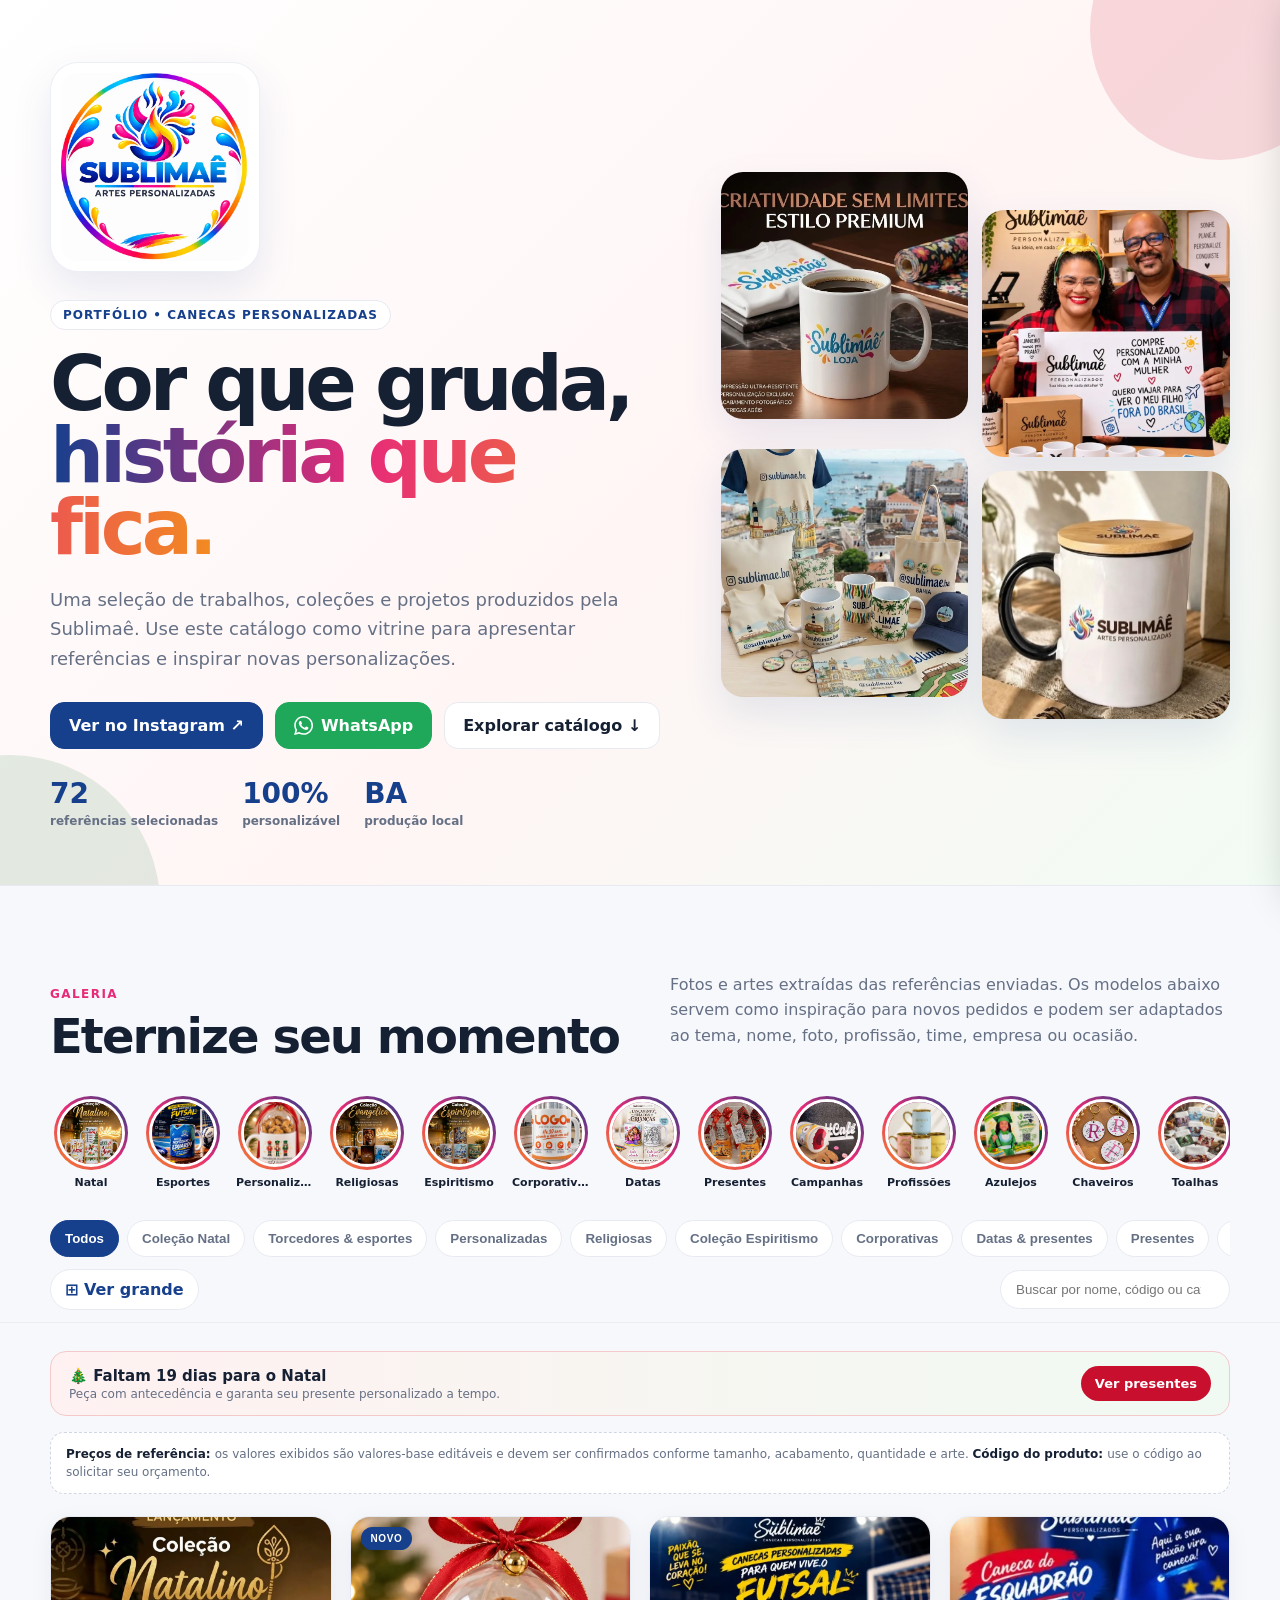
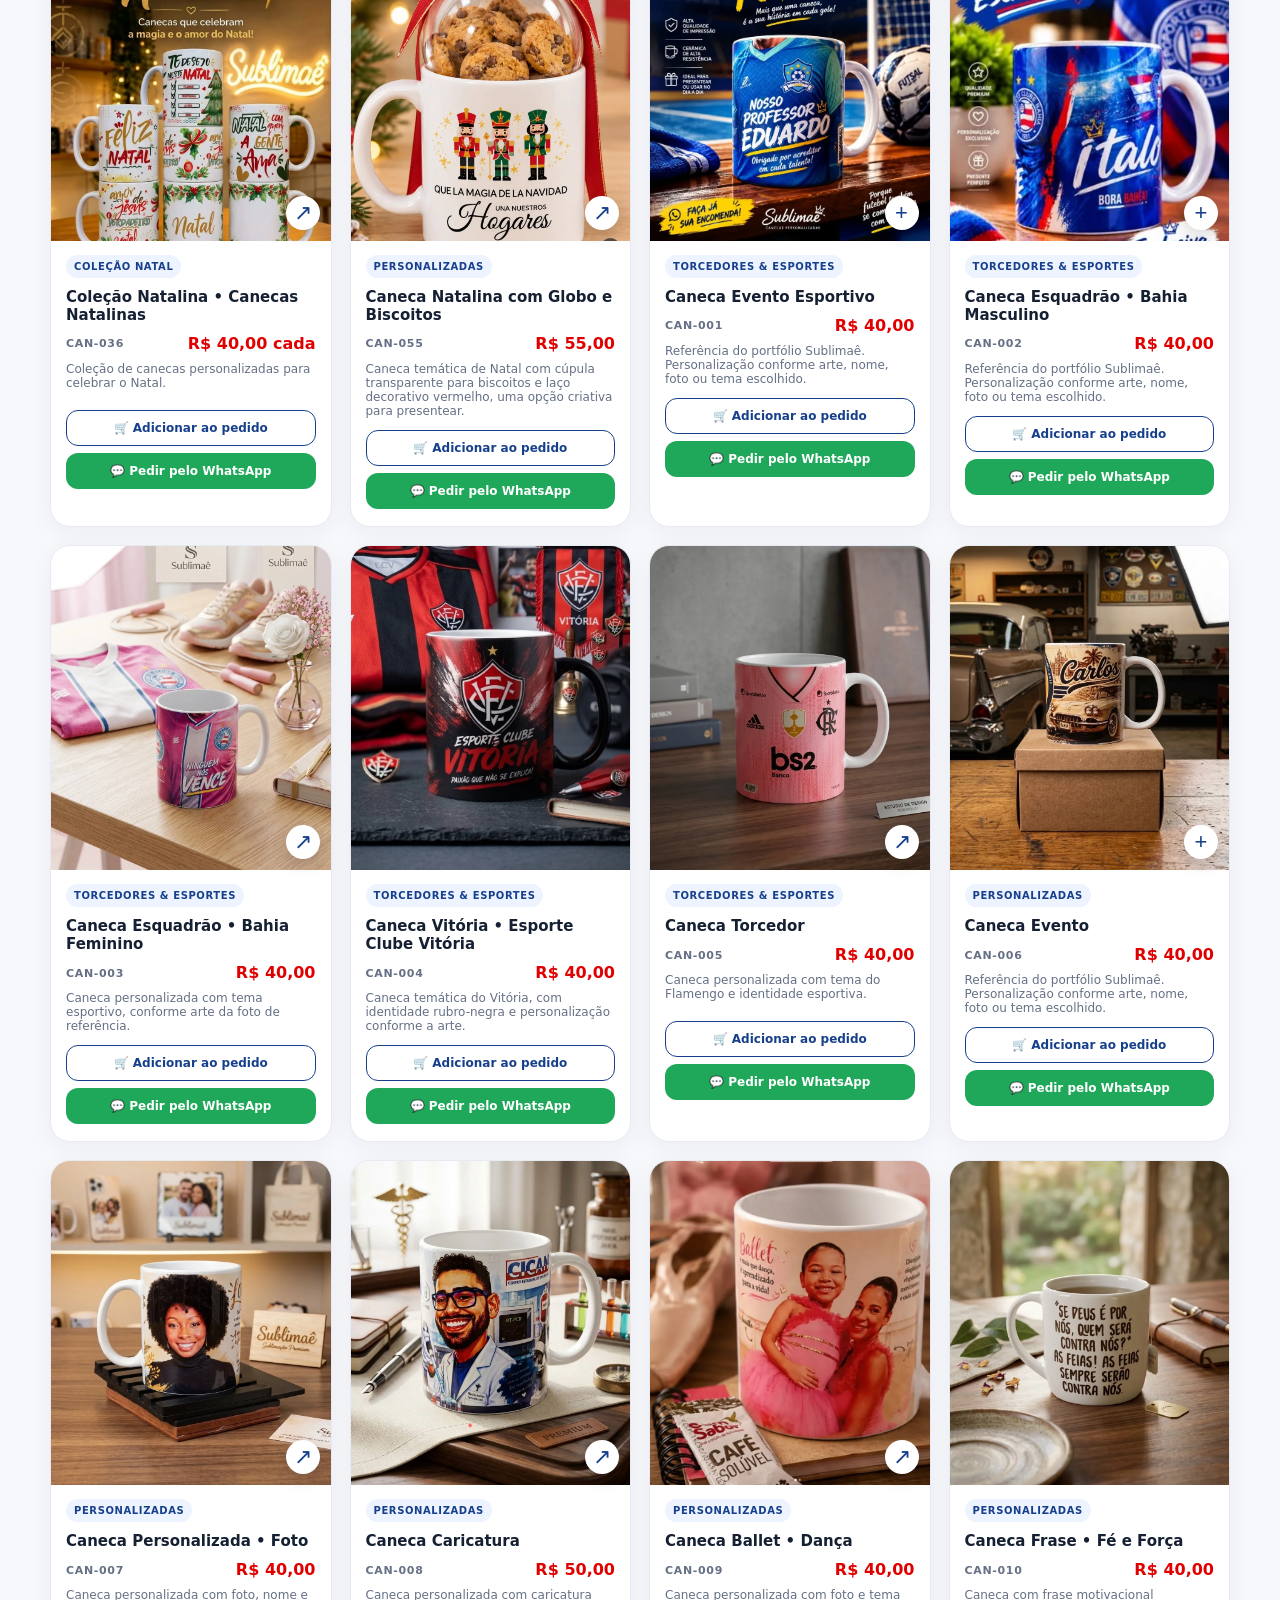
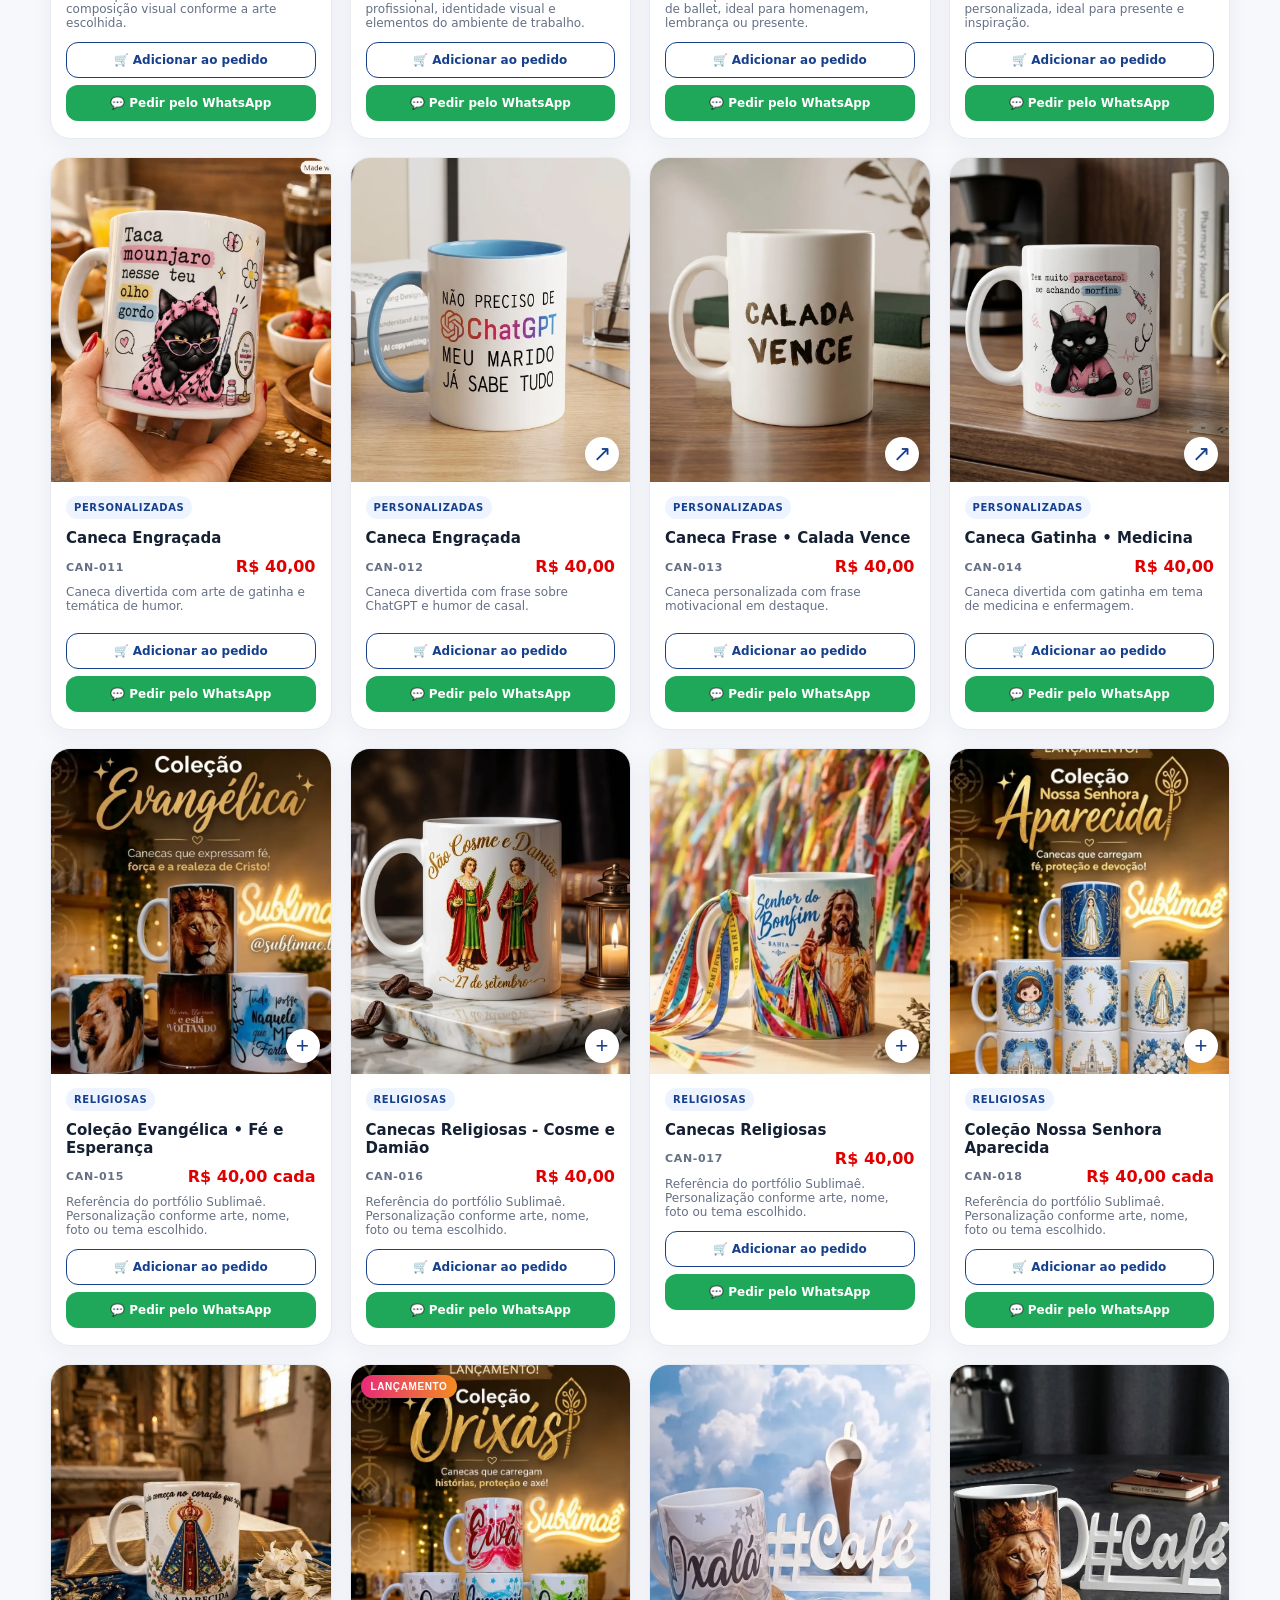
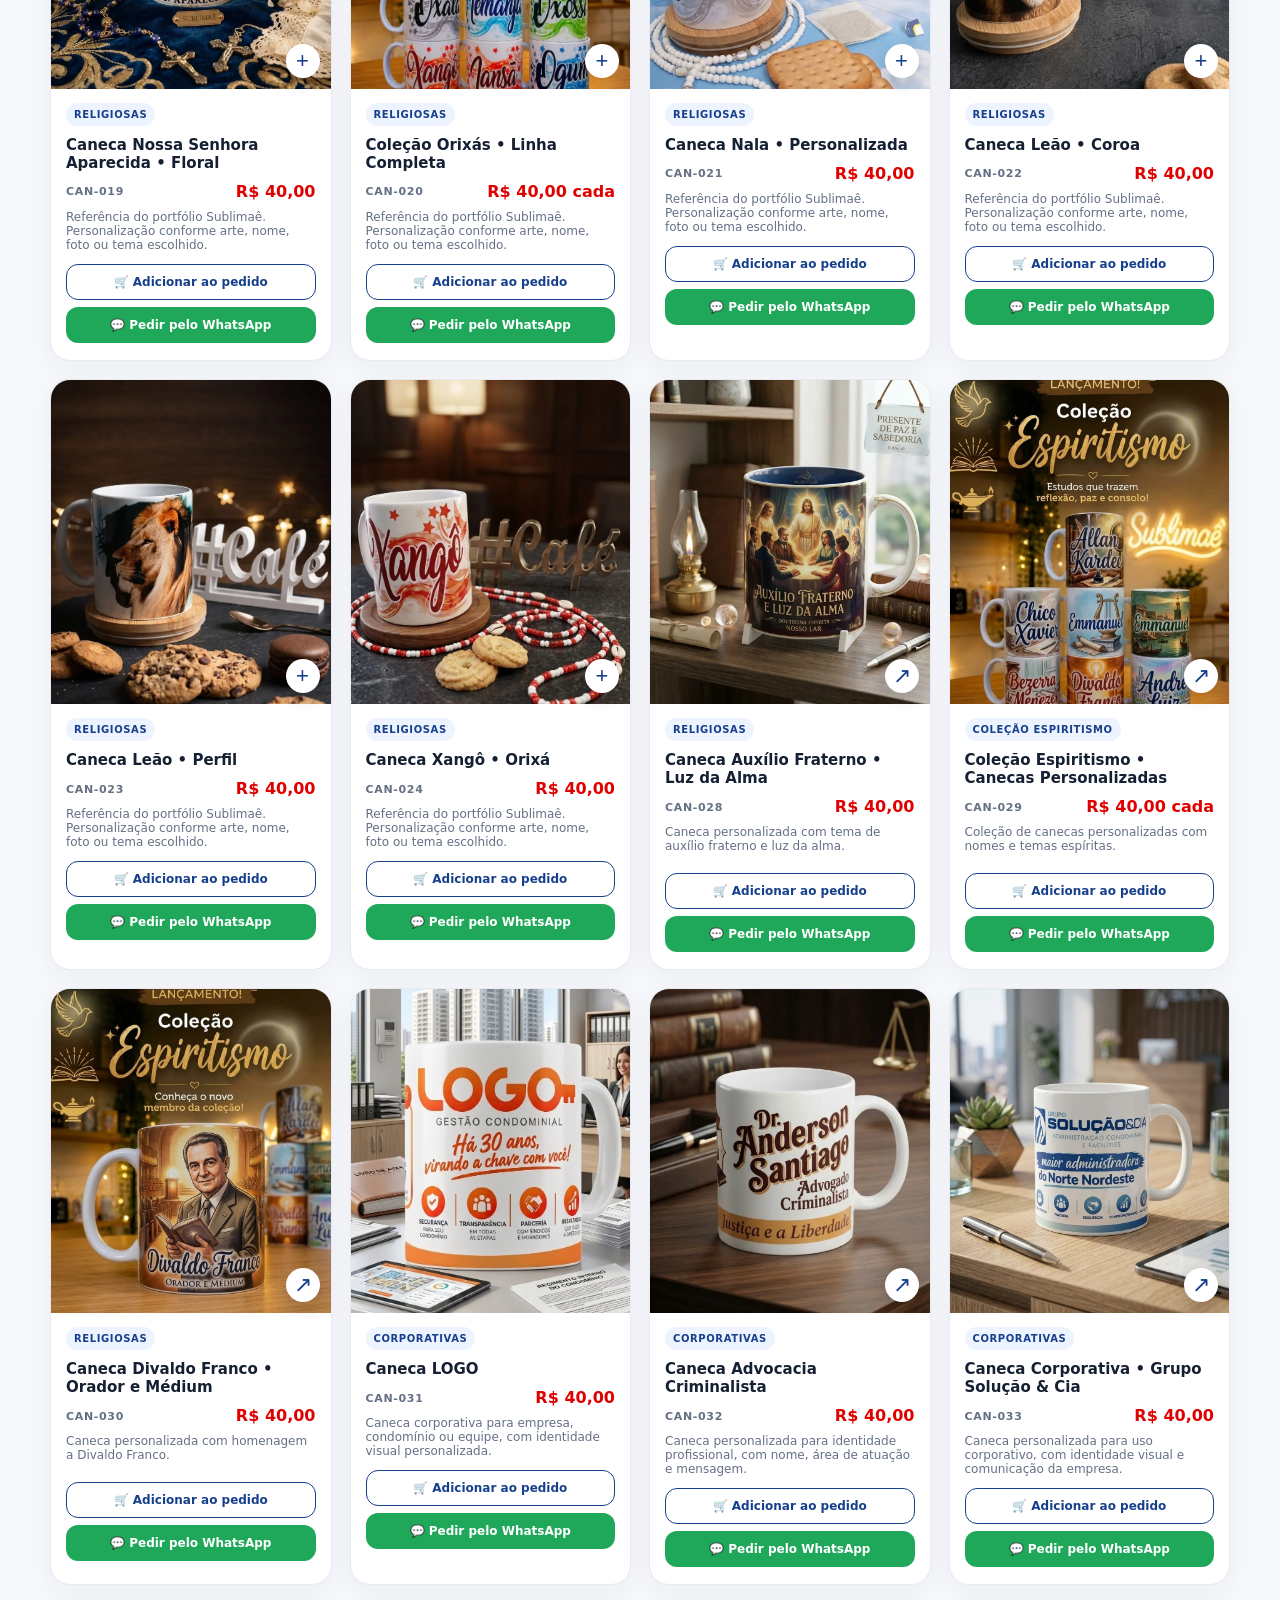
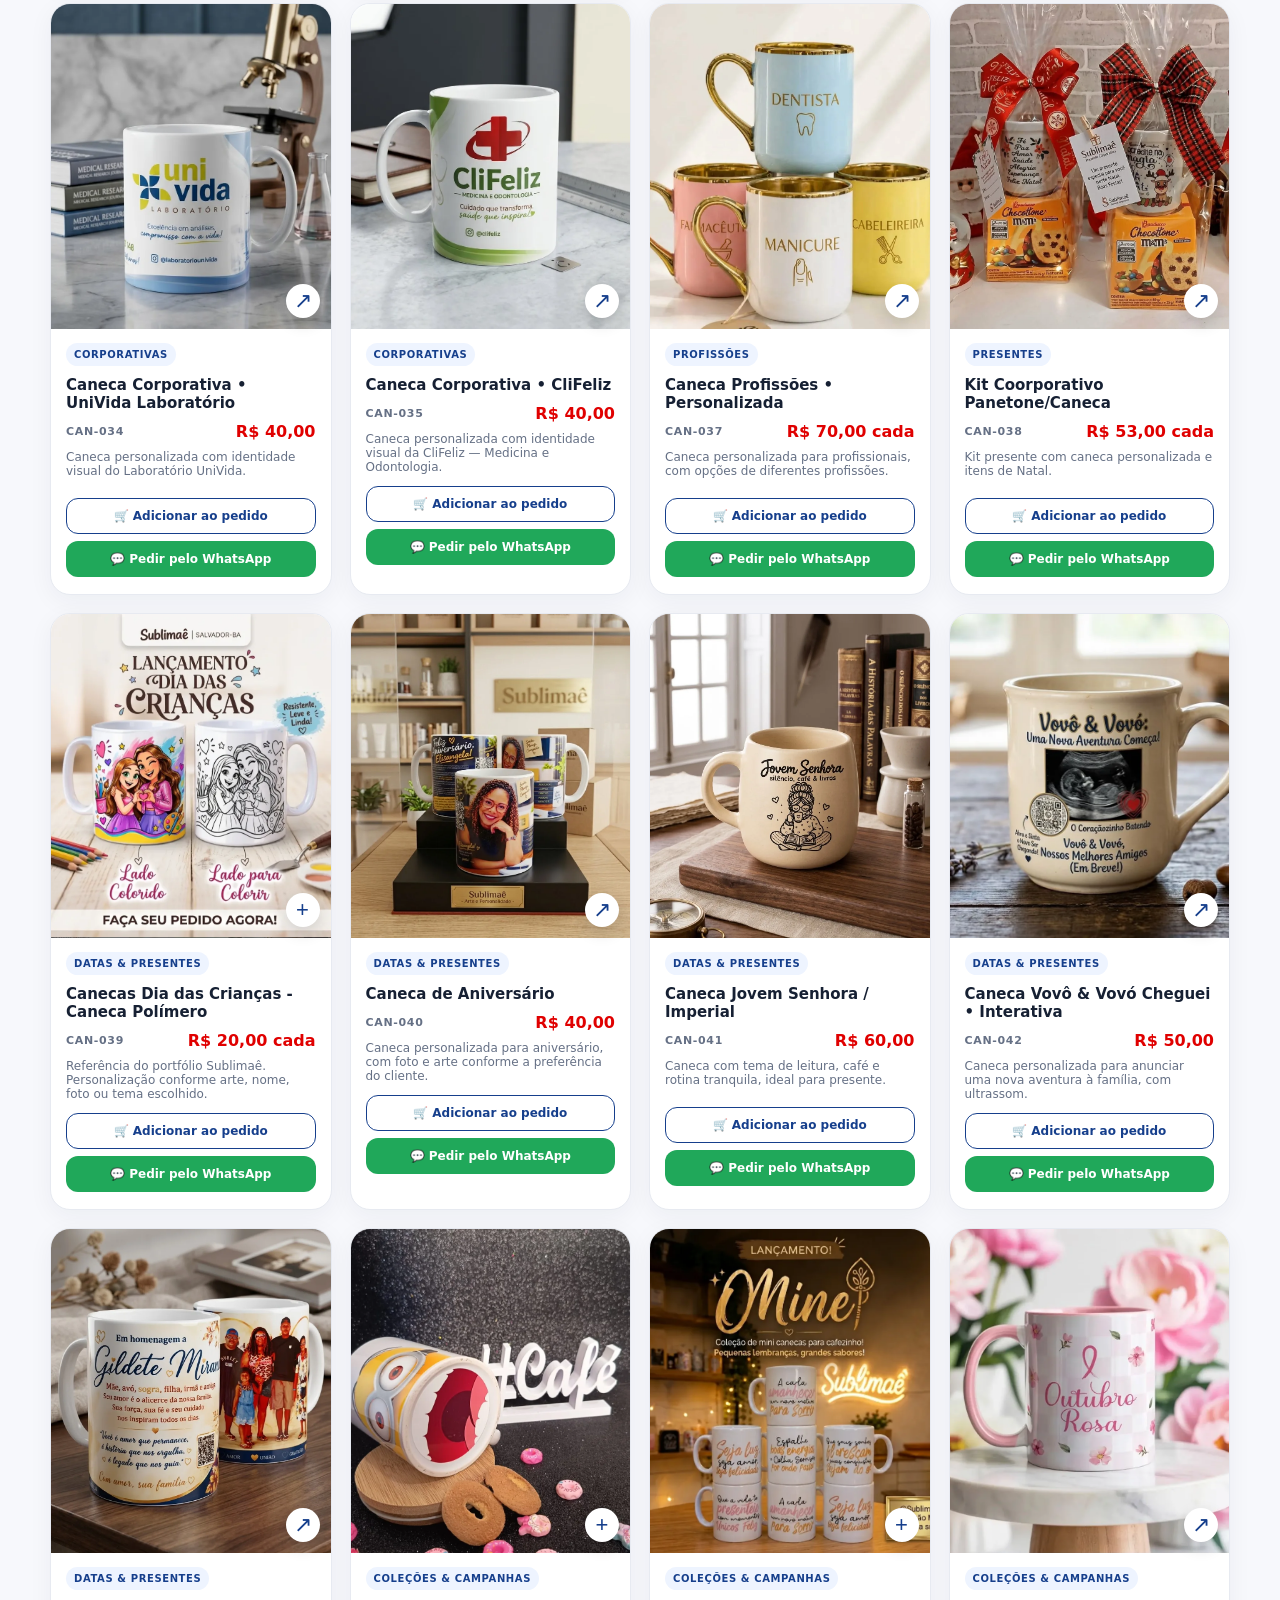
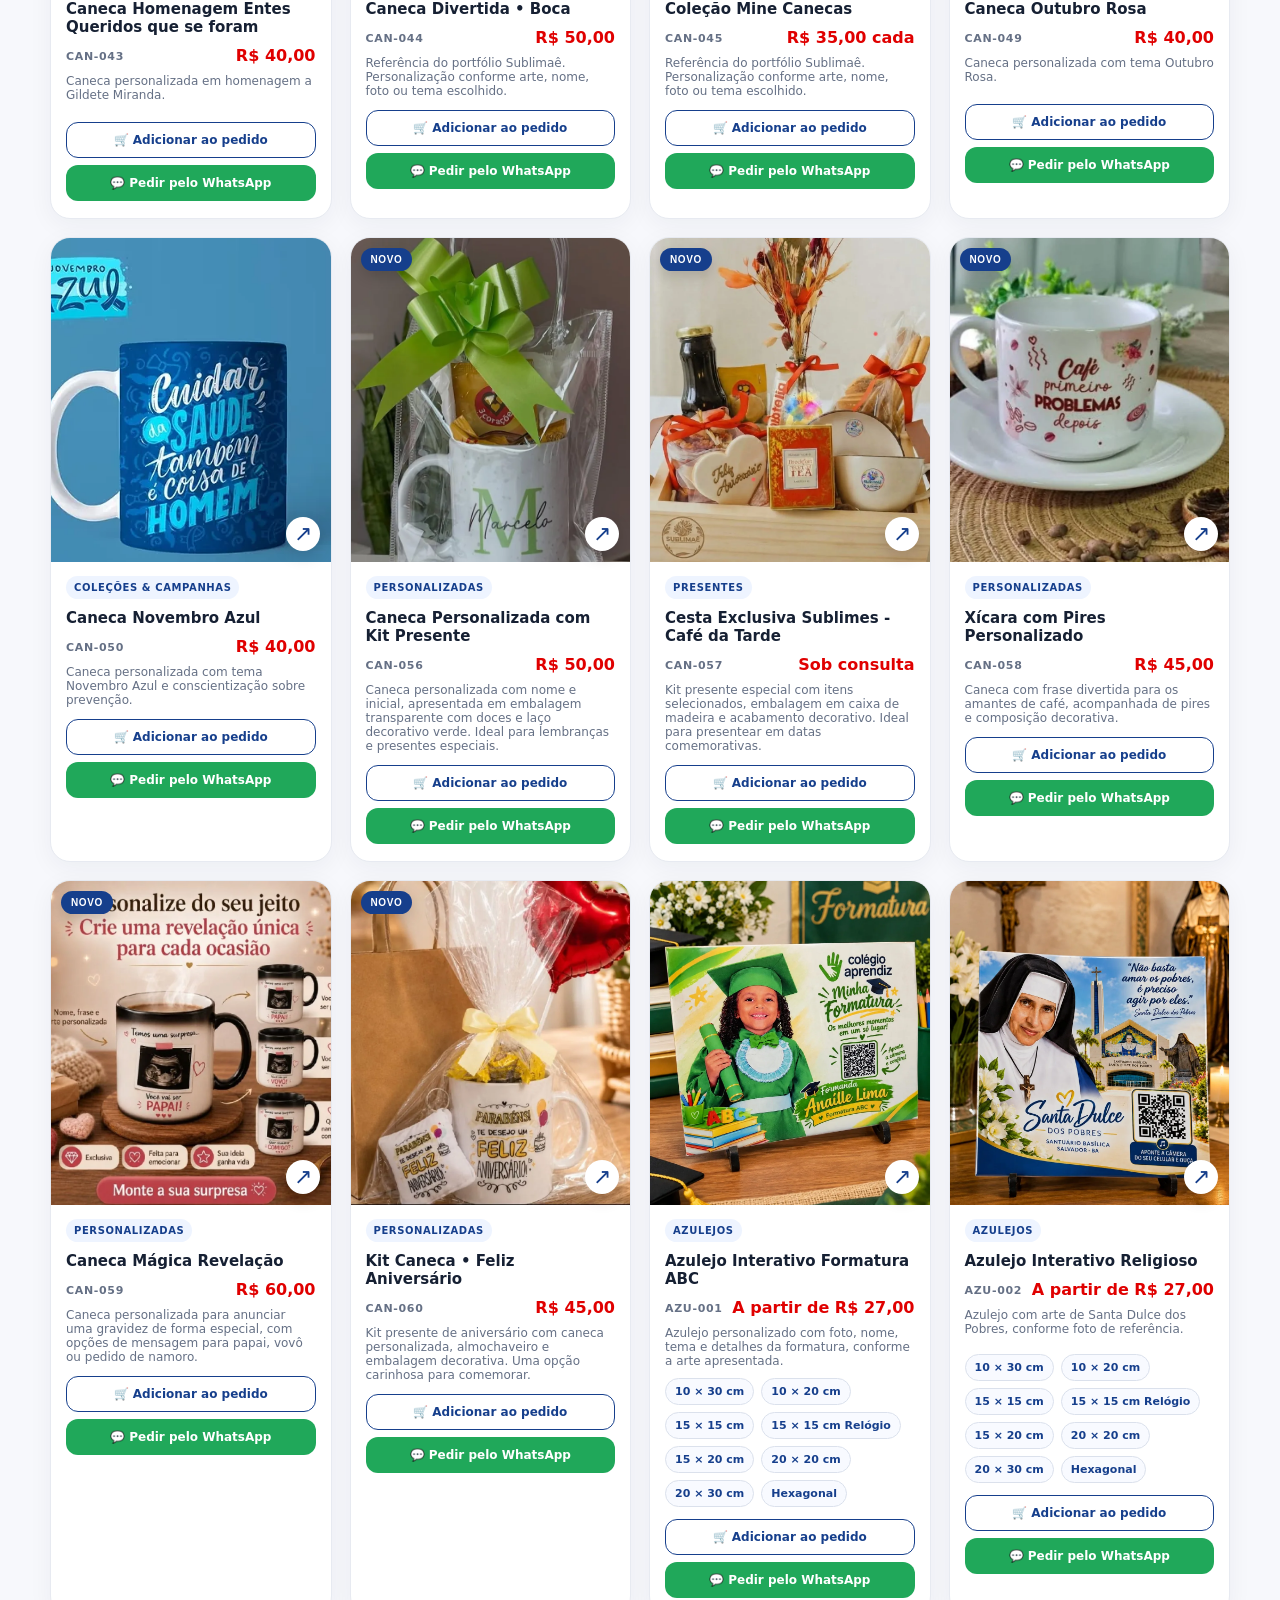
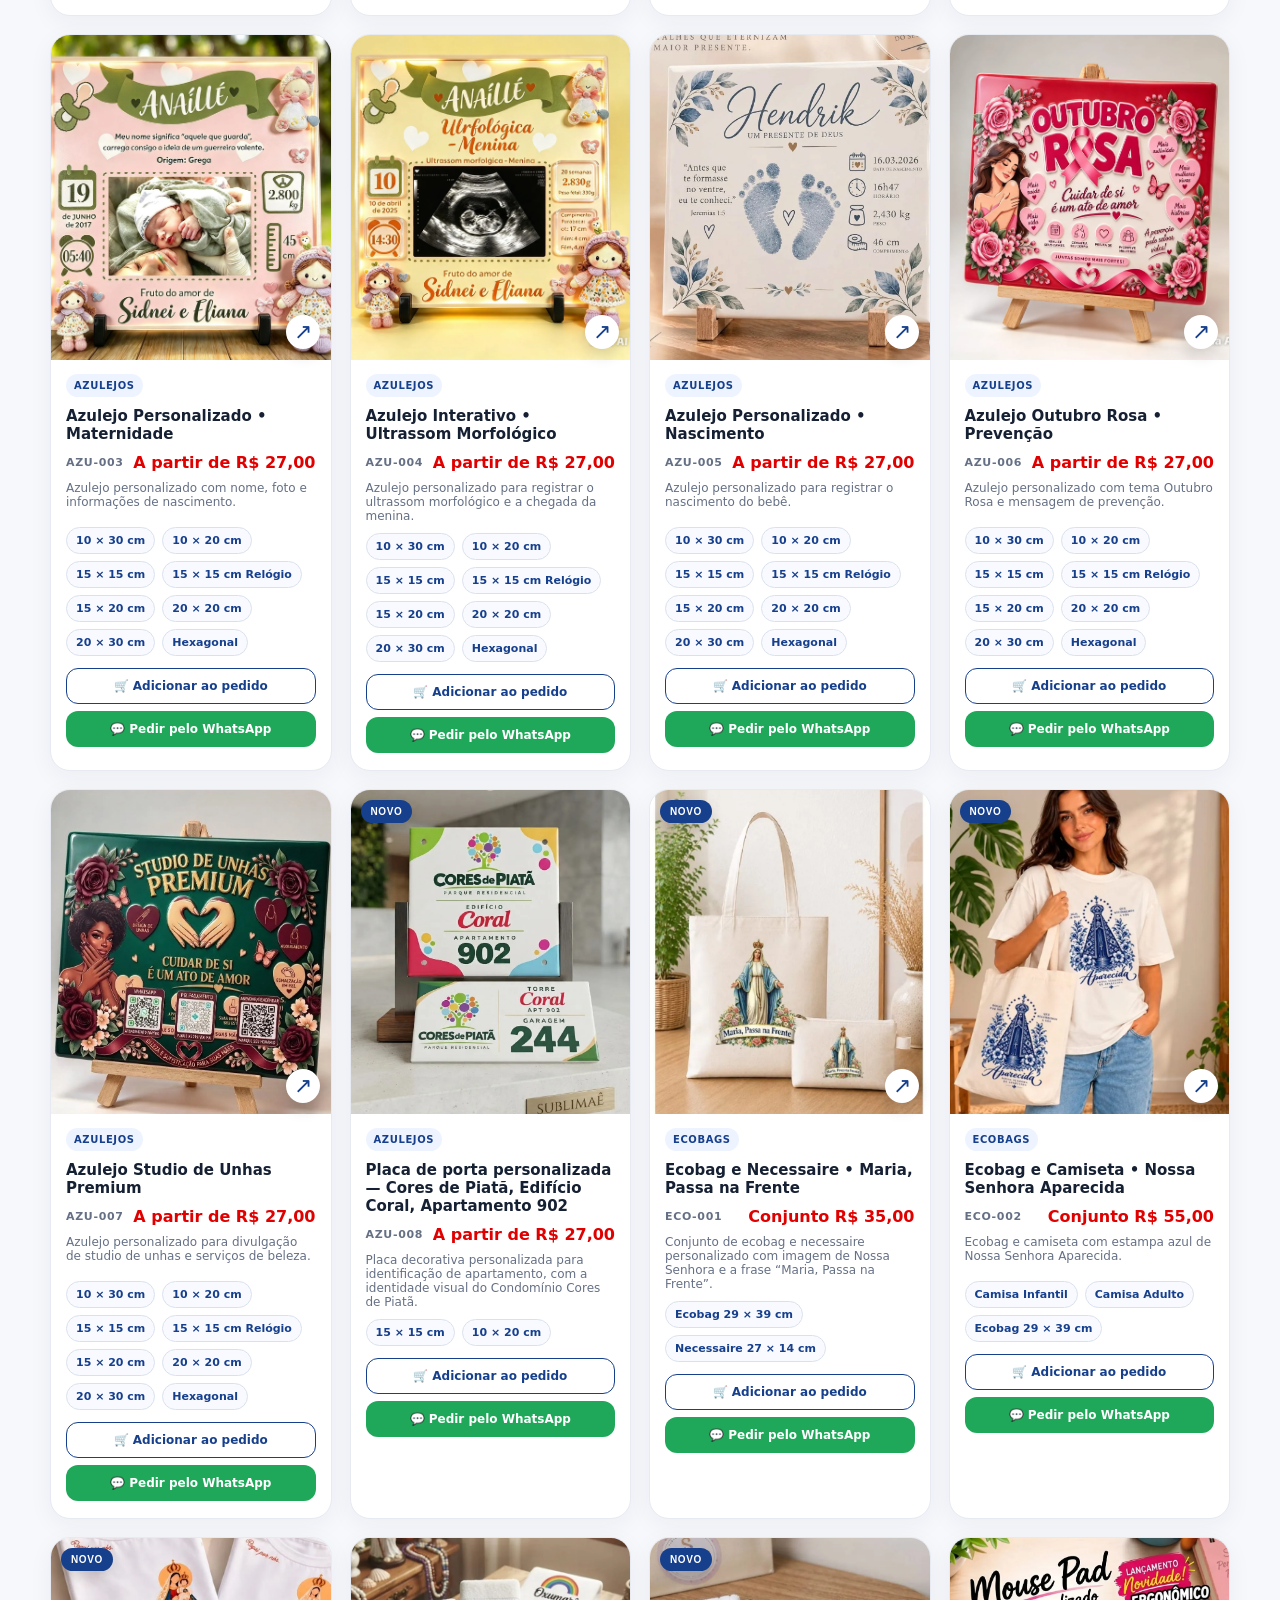
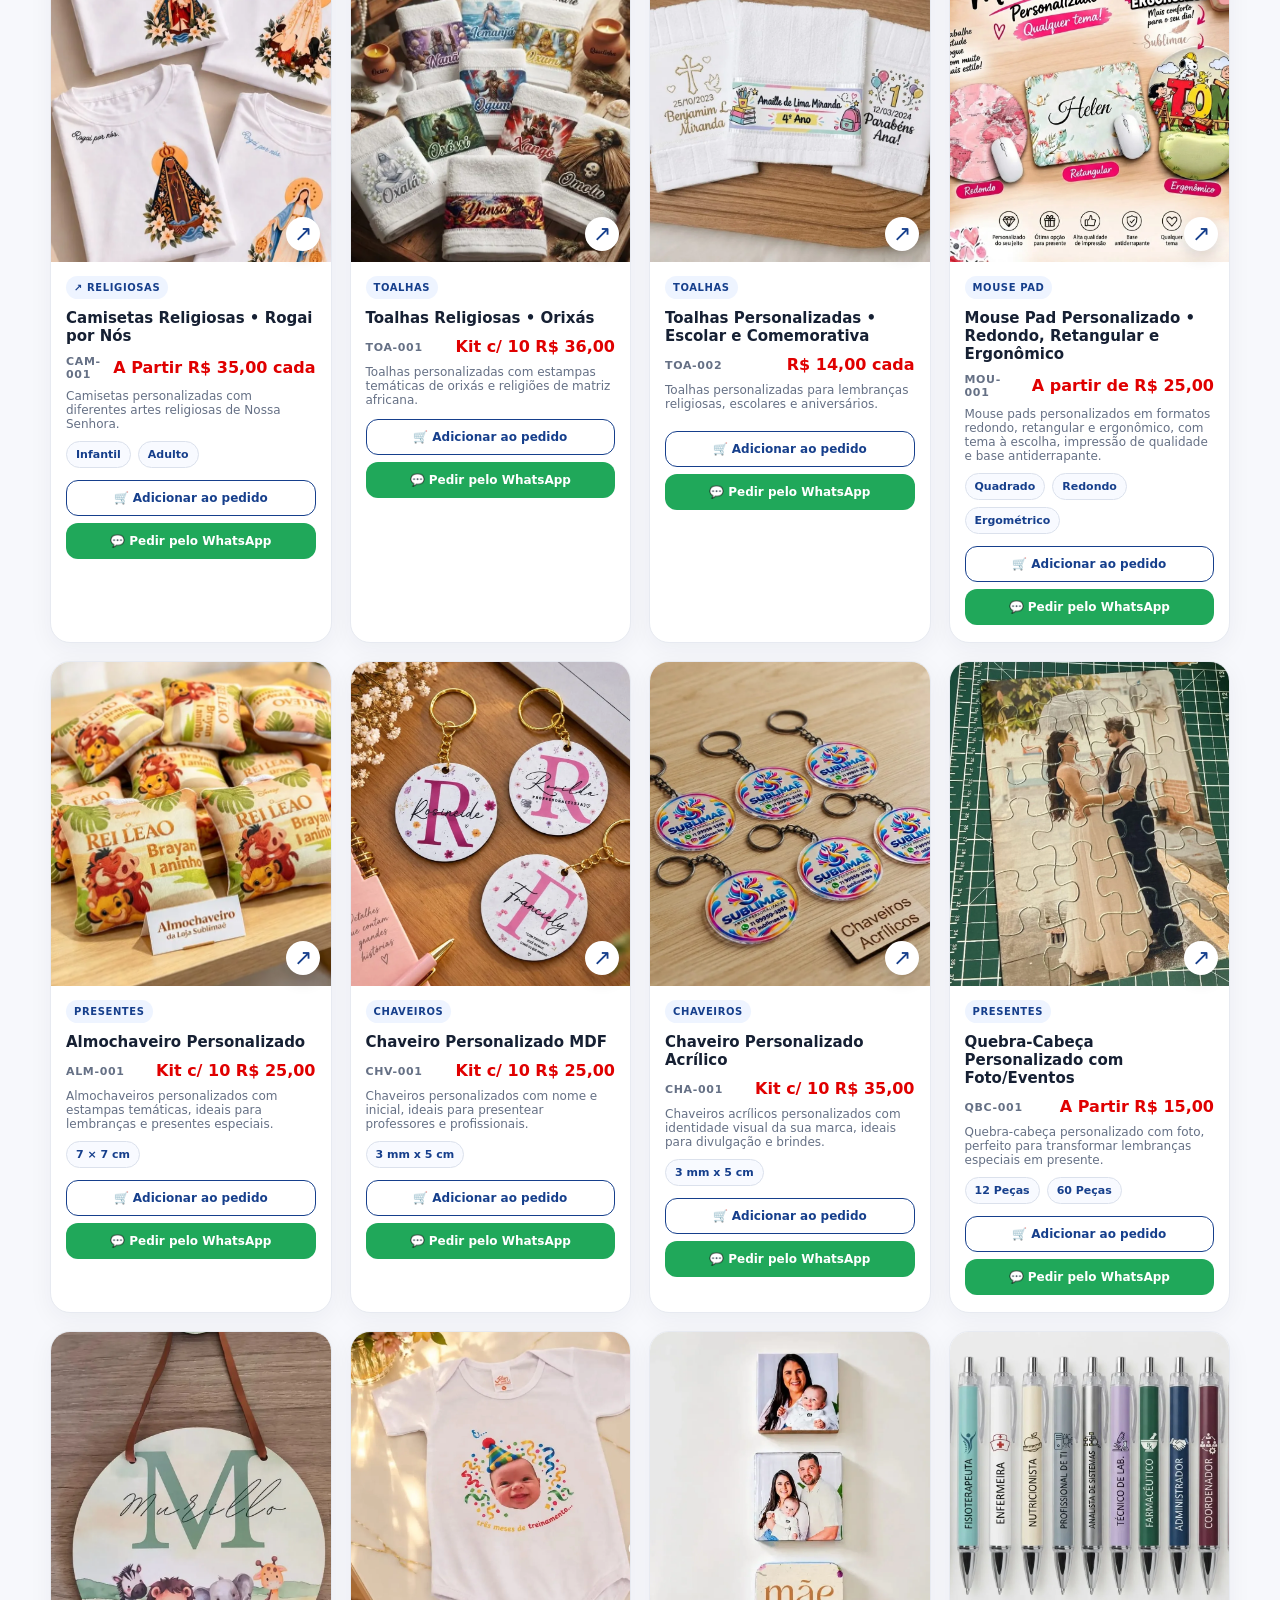
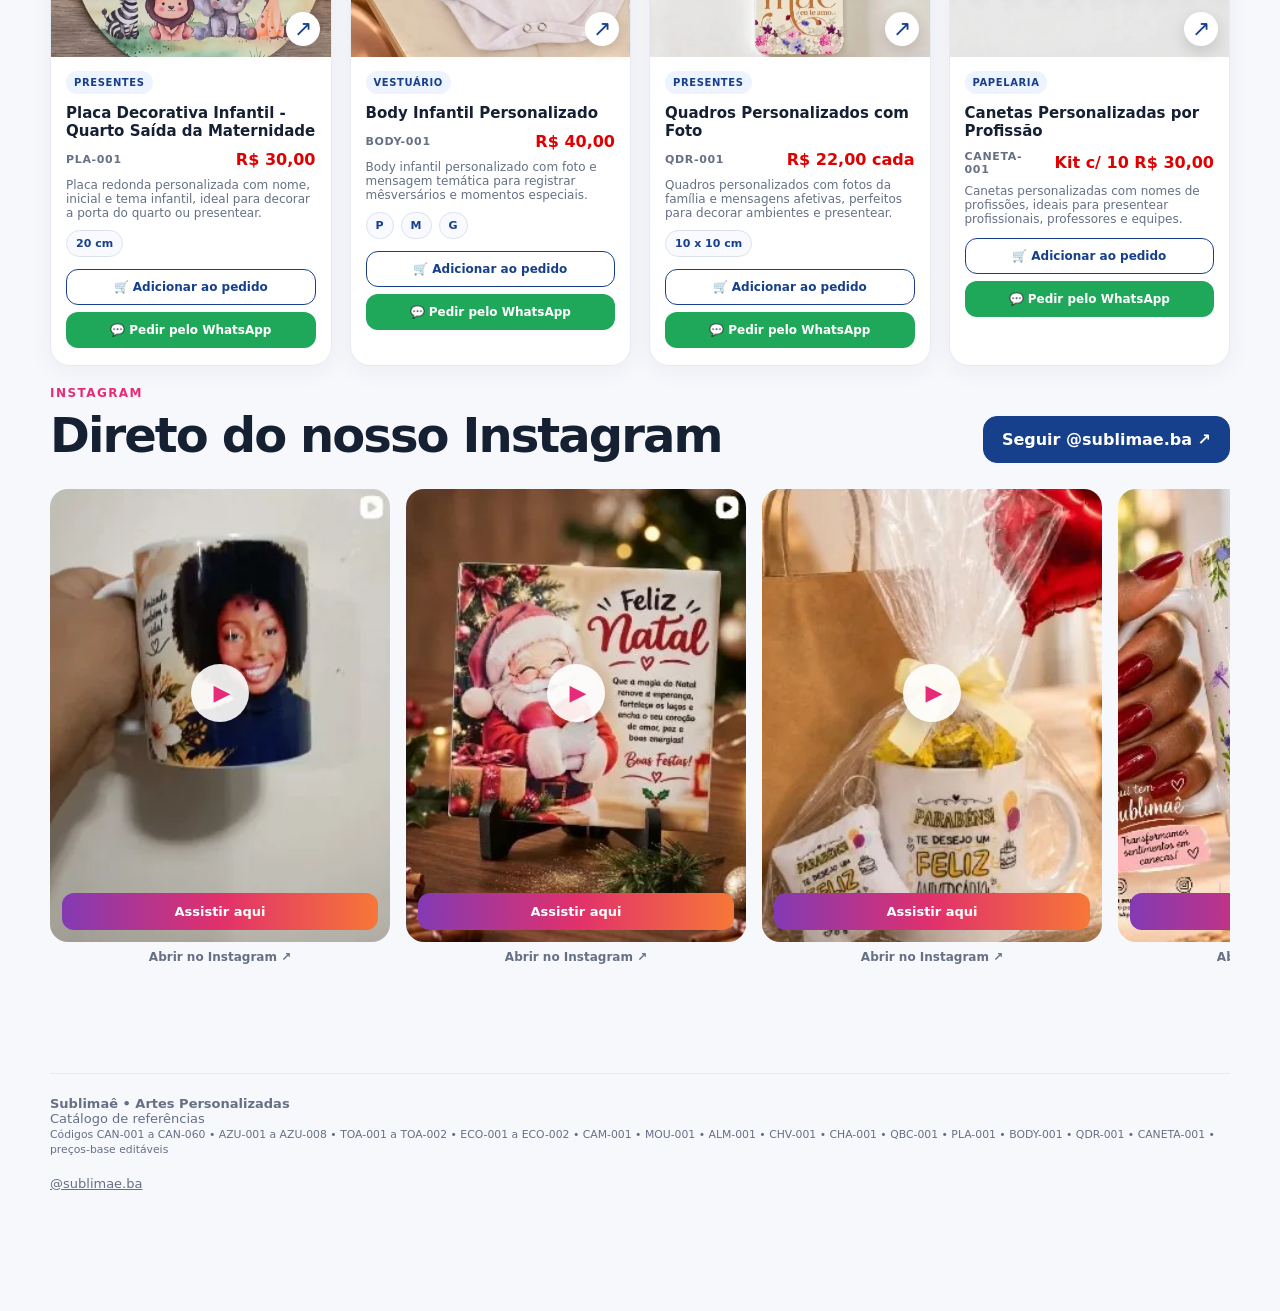
==== commit 25e31c1a: "Add files via upload" ====
--- a/index.html
+++ b/index.html
@@ -1,20 +1,20 @@
 <!DOCTYPE html>
 <html lang="pt-BR"><head><meta charset="utf-8"/><meta content="width=device-width,initial-scale=1" name="viewport"/><title>Sublimaê • Catálogo de Produtos</title><meta content="Catálogo de canecas personalizadas e projetos da Sublimaê — Artes Personalizadas." name="description"/><link href="style.css" rel="stylesheet"/></head><body>
-<header class="hero"><div class="wrap hero-inner"><div><img alt="Sublimaê — Artes Personalizadas" class="logo" src="logo.webp"/><div style="margin-top:24px"><span class="kicker">Portfólio • Canecas personalizadas</span></div><h1>Cor que gruda,<br/><span>história que fica.</span></h1><p class="lead">Uma seleção de trabalhos, coleções e projetos produzidos pela Sublimaê. Use este catálogo como vitrine para apresentar referências e inspirar novas personalizações.</p><div class="actions"><a class="btn primary" href="https://www.instagram.com/sublimae.ba/" rel="noopener" target="_blank">Ver no Instagram ↗</a><a aria-label="Fale com a Sublimaê pelo WhatsApp" class="btn btn-whatsapp-top" href="https://wa.me/557199593595" rel="noopener" target="_blank"><svg aria-hidden="true" fill="currentColor" height="19" viewbox="0 0 24 24" width="19"><path d="M20.52 3.48A11.8 11.8 0 0 0 12.12 0C5.58 0 .25 5.33.25 11.87c0 2.09.55 4.13 1.59 5.93L.15 24l6.35-1.66a11.9 11.9 0 0 0 5.62 1.43h.01c6.54 0 11.87-5.33 11.87-11.87 0-3.17-1.23-6.15-3.48-8.42ZM12.13 21.75a9.9 9.9 0 0 1-5.04-1.38l-.36-.21-3.77.99 1.01-3.68-.24-.38a9.84 9.84 0 0 1-1.51-5.22c0-5.46 4.45-9.91 9.92-9.91a9.85 9.85 0 0 1 7.02 2.91 9.85 9.85 0 0 1 2.9 7.02c0 5.47-4.45 9.92-9.92 9.92Zm5.44-7.43c-.3-.15-1.77-.87-2.04-.97-.27-.1-.47-.15-.67.15-.2.3-.77.97-.94 1.17-.17.2-.35.22-.65.07-.3-.15-1.26-.46-2.4-1.47-.89-.79-1.49-1.77-1.67-2.07-.17-.3-.02-.46.13-.61.13-.13.3-.35.45-.52.15-.17.2-.3.3-.5.1-.2.05-.37-.02-.52-.08-.15-.67-1.62-.92-2.22-.24-.58-.49-.5-.67-.51h-.57c-.2 0-.52.07-.79.37-.27.3-1.04 1.02-1.04 2.49s1.07 2.89 1.22 3.09c.15.2 2.1 3.2 5.09 4.49.71.31 1.26.49 1.69.63.71.23 1.36.2 1.87.12.57-.09 1.77-.72 2.02-1.42.25-.7.25-1.3.17-1.42-.07-.13-.27-.2-.57-.35Z"></path></svg> WhatsApp</a><a class="btn" href="#catalogo">Explorar catálogo ↓</a></div><div class="stats"><div class="stat"><strong id="totalRefs">72</strong><span>referências selecionadas</span></div><div class="stat"><strong>100%</strong><span>personalizável</span></div><div class="stat"><strong>BA</strong><span>produção local</span></div></div></div><div class="hero-showcase"><img alt="Sublimaê Loja — destaque" src="destaque.webp"/><img alt="Coleção Orixás — lançamento" src="destaque-2.webp"/><img alt="Coleção Evangélica — fé e esperança" src="destaque-3.webp"/><img alt="Caneca Senhor do Bonfim — Bahia" src="destaque-4.webp"/></div></div></header>
+<header class="hero"><div class="wrap hero-inner"><div><img alt="Sublimaê — Artes Personalizadas" class="logo" src="[data-uri]"/><div style="margin-top:24px"><span class="kicker">Portfólio • Canecas personalizadas</span></div><h1>Cor que gruda,<br/><span>história que fica.</span></h1><p class="lead">Uma seleção de trabalhos, coleções e projetos produzidos pela Sublimaê. Use este catálogo como vitrine para apresentar referências e inspirar novas personalizações.</p><div class="actions"><a class="btn primary" href="https://www.instagram.com/sublimae.ba/" rel="noopener" target="_blank">Ver no Instagram ↗</a><a aria-label="Fale com a Sublimaê pelo WhatsApp" class="btn btn-whatsapp-top" href="https://wa.me/557199593595" rel="noopener" target="_blank"><svg aria-hidden="true" fill="currentColor" height="19" viewbox="0 0 24 24" width="19"><path d="M20.52 3.48A11.8 11.8 0 0 0 12.12 0C5.58 0 .25 5.33.25 11.87c0 2.09.55 4.13 1.59 5.93L.15 24l6.35-1.66a11.9 11.9 0 0 0 5.62 1.43h.01c6.54 0 11.87-5.33 11.87-11.87 0-3.17-1.23-6.15-3.48-8.42ZM12.13 21.75a9.9 9.9 0 0 1-5.04-1.38l-.36-.21-3.77.99 1.01-3.68-.24-.38a9.84 9.84 0 0 1-1.51-5.22c0-5.46 4.45-9.91 9.92-9.91a9.85 9.85 0 0 1 7.02 2.91 9.85 9.85 0 0 1 2.9 7.02c0 5.47-4.45 9.92-9.92 9.92Zm5.44-7.43c-.3-.15-1.77-.87-2.04-.97-.27-.1-.47-.15-.67.15-.2.3-.77.97-.94 1.17-.17.2-.35.22-.65.07-.3-.15-1.26-.46-2.4-1.47-.89-.79-1.49-1.77-1.67-2.07-.17-.3-.02-.46.13-.61.13-.13.3-.35.45-.52.15-.17.2-.3.3-.5.1-.2.05-.37-.02-.52-.08-.15-.67-1.62-.92-2.22-.24-.58-.49-.5-.67-.51h-.57c-.2 0-.52.07-.79.37-.27.3-1.04 1.02-1.04 2.49s1.07 2.89 1.22 3.09c.15.2 2.1 3.2 5.09 4.49.71.31 1.26.49 1.69.63.71.23 1.36.2 1.87.12.57-.09 1.77-.72 2.02-1.42.25-.7.25-1.3.17-1.42-.07-.13-.27-.2-.57-.35Z"></path></svg> WhatsApp</a><a class="btn" href="#catalogo">Explorar catálogo ↓</a></div><div class="stats"><div class="stat"><strong id="totalRefs">72</strong><span>referências selecionadas</span></div><div class="stat"><strong>100%</strong><span>personalizável</span></div><div class="stat"><strong>BA</strong><span>produção local</span></div></div></div><div class="hero-showcase"><img alt="Sublimaê Loja — destaque" src="[data-uri]"/><img alt="Coleção Orixás — lançamento" src="[data-uri]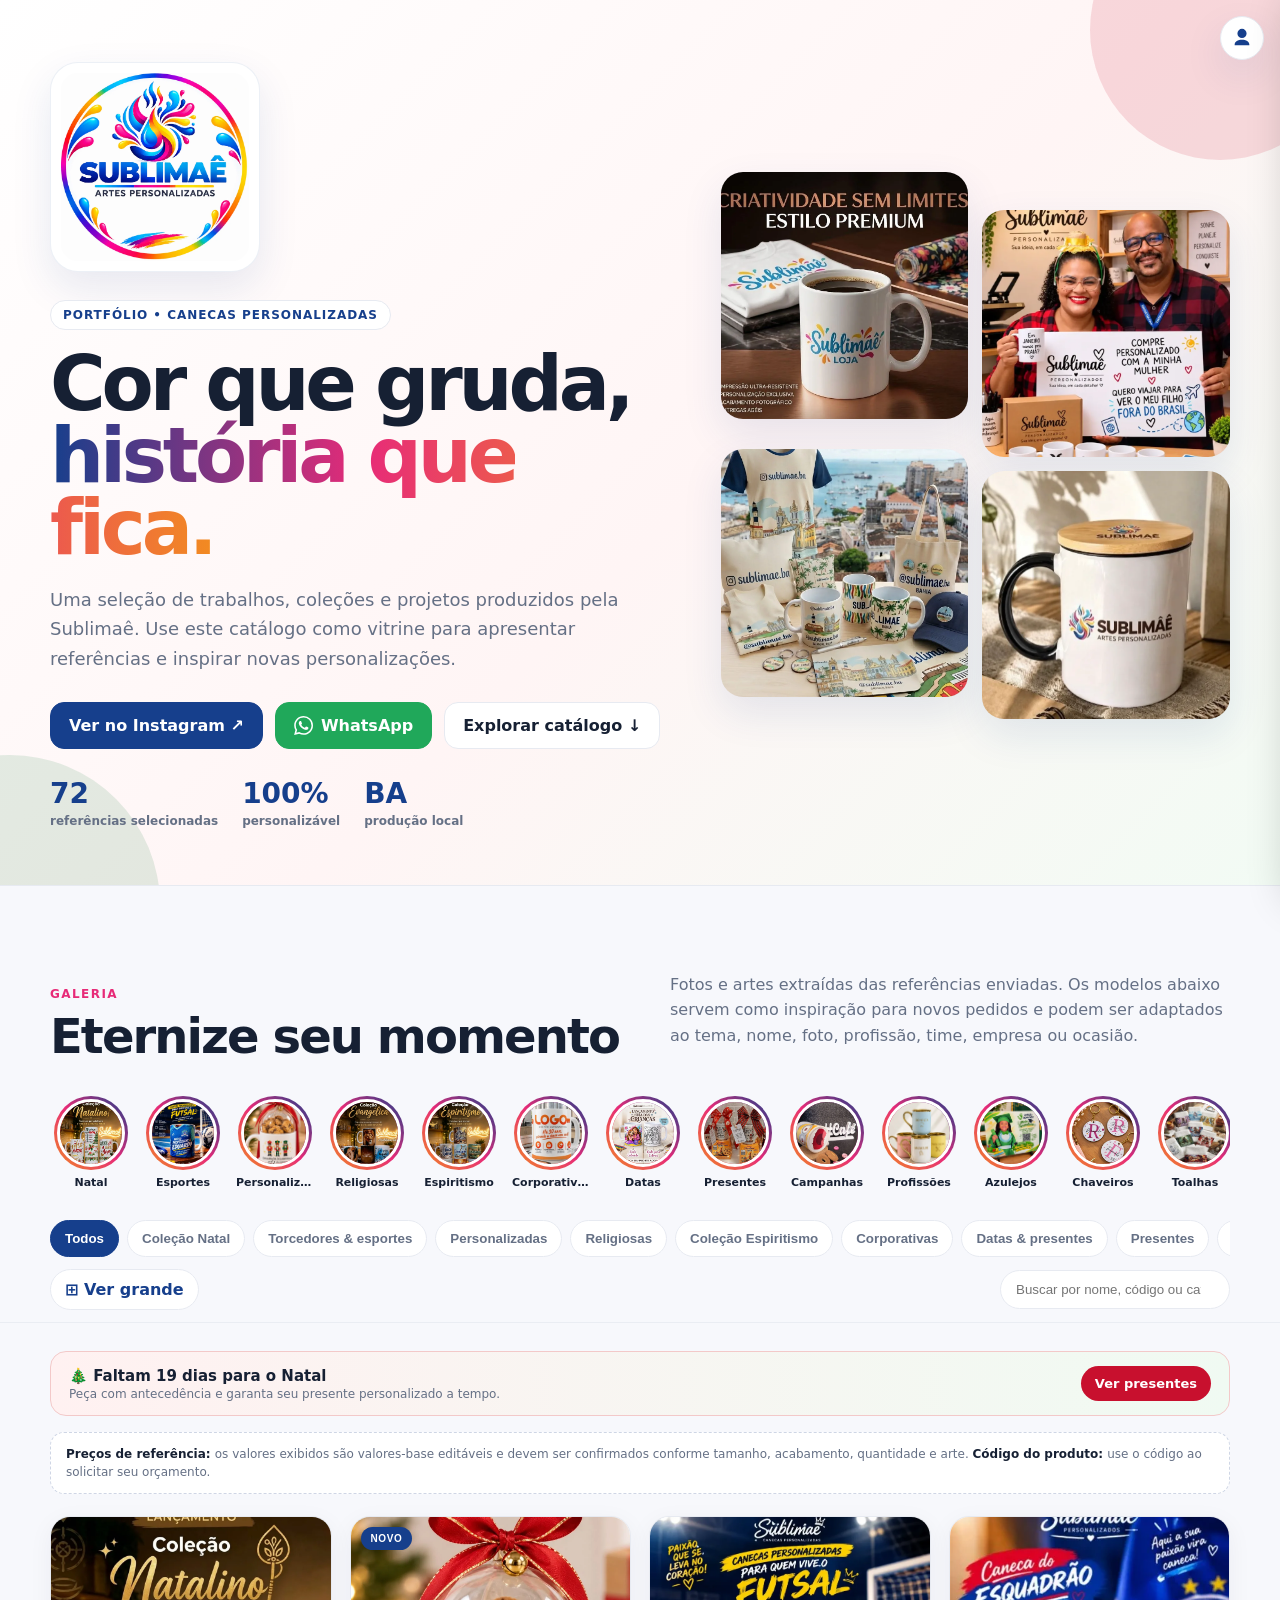
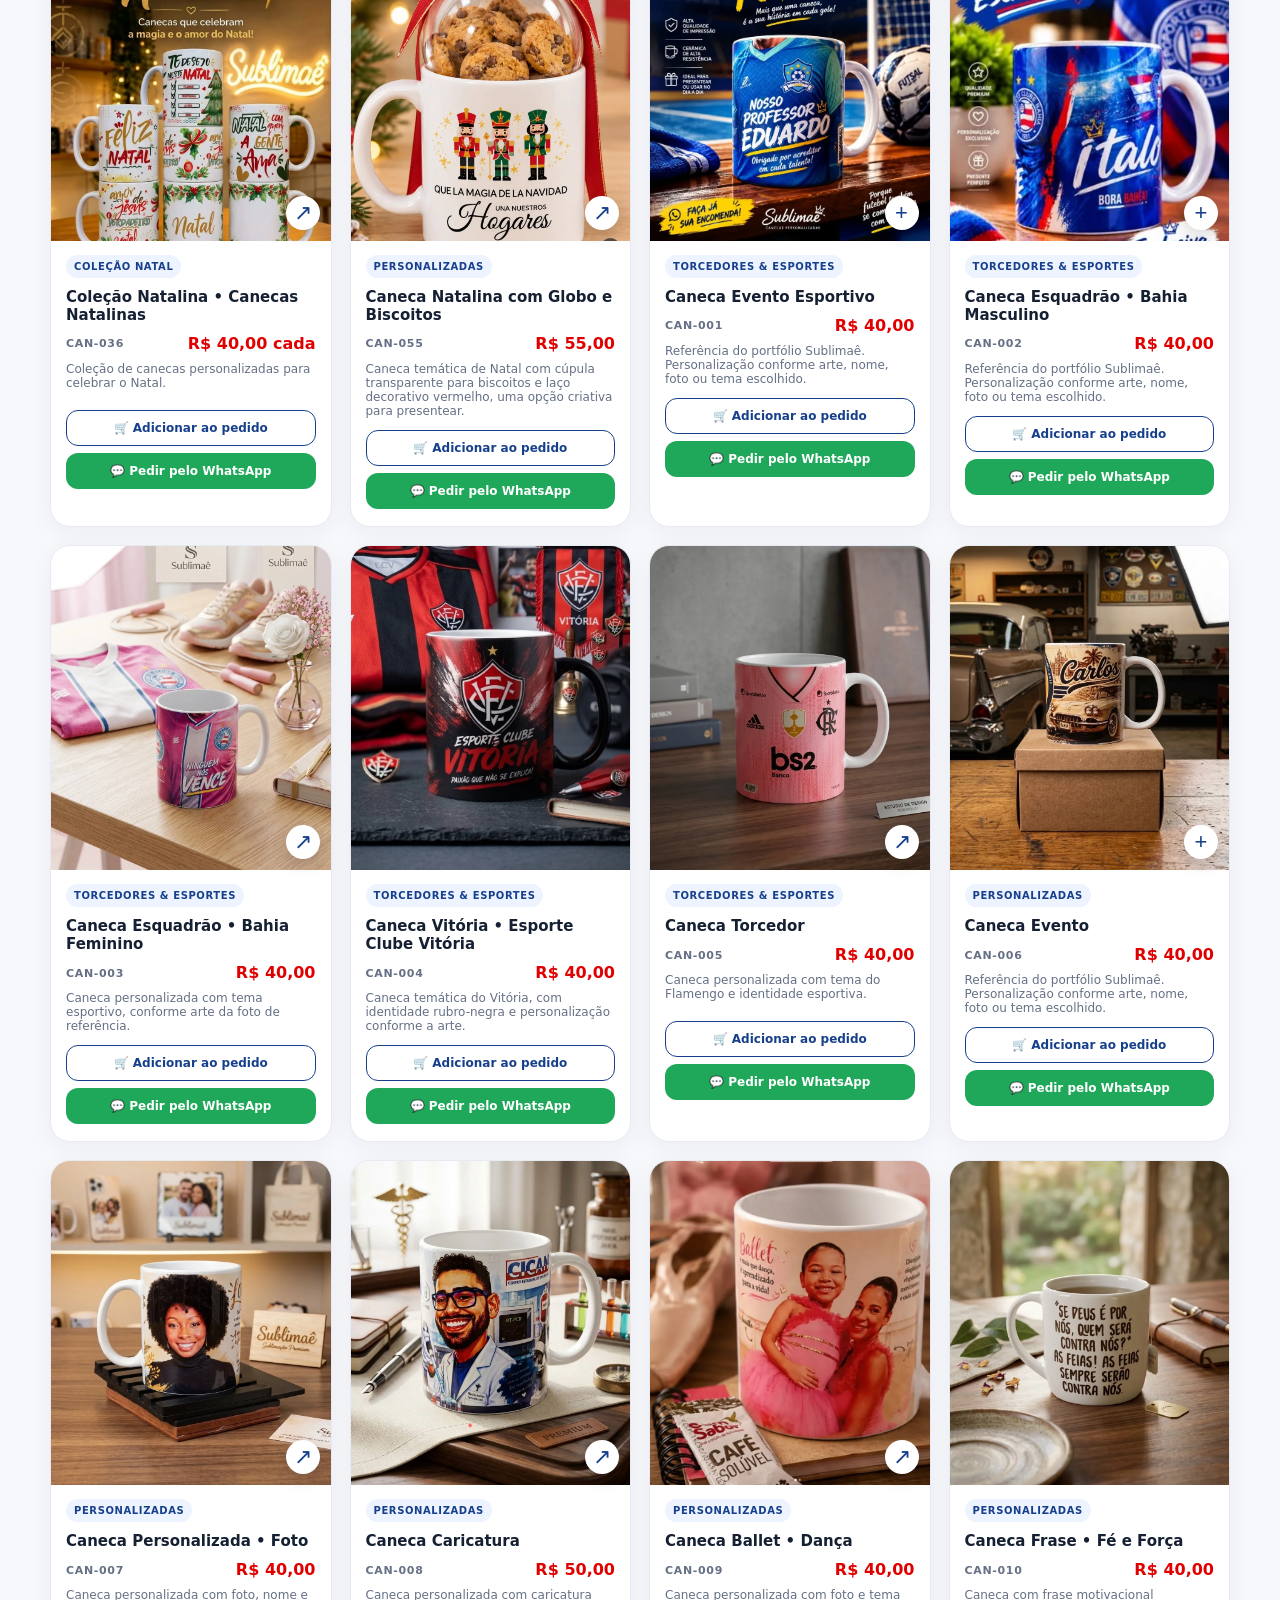
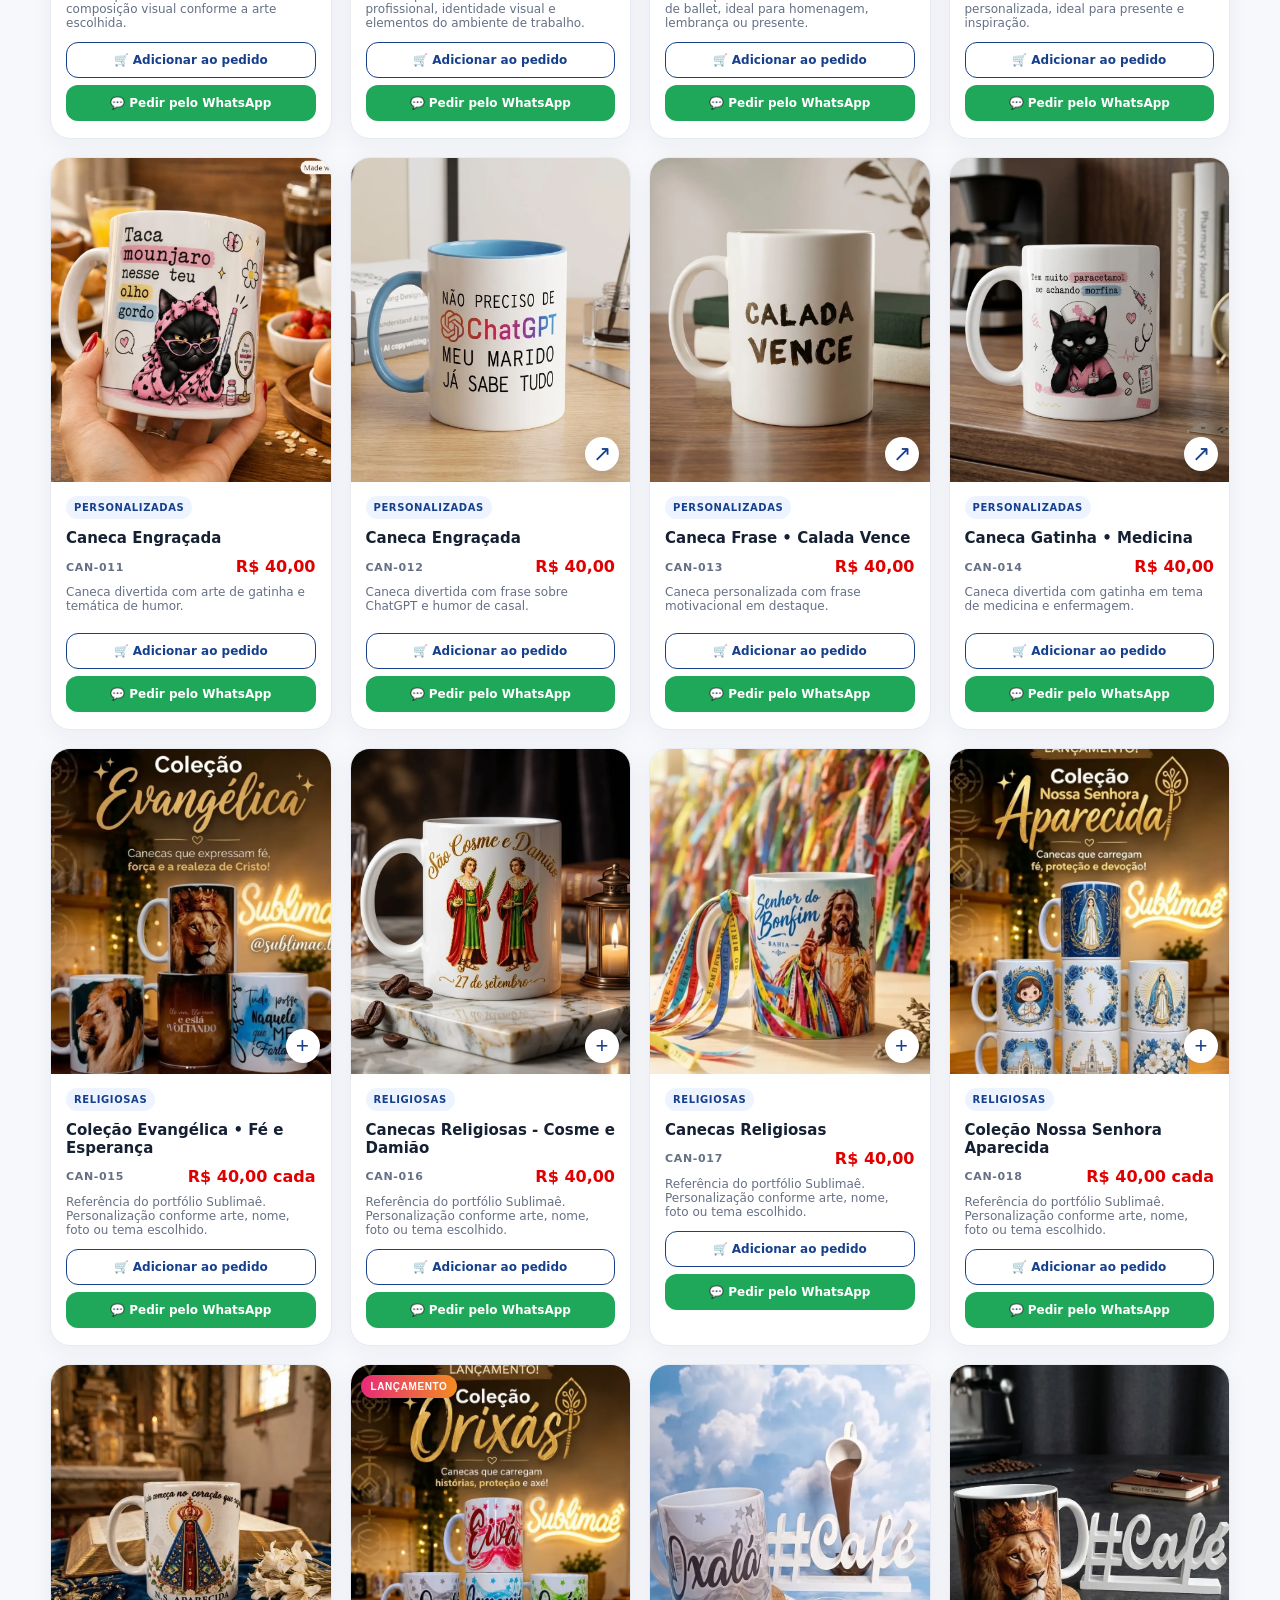
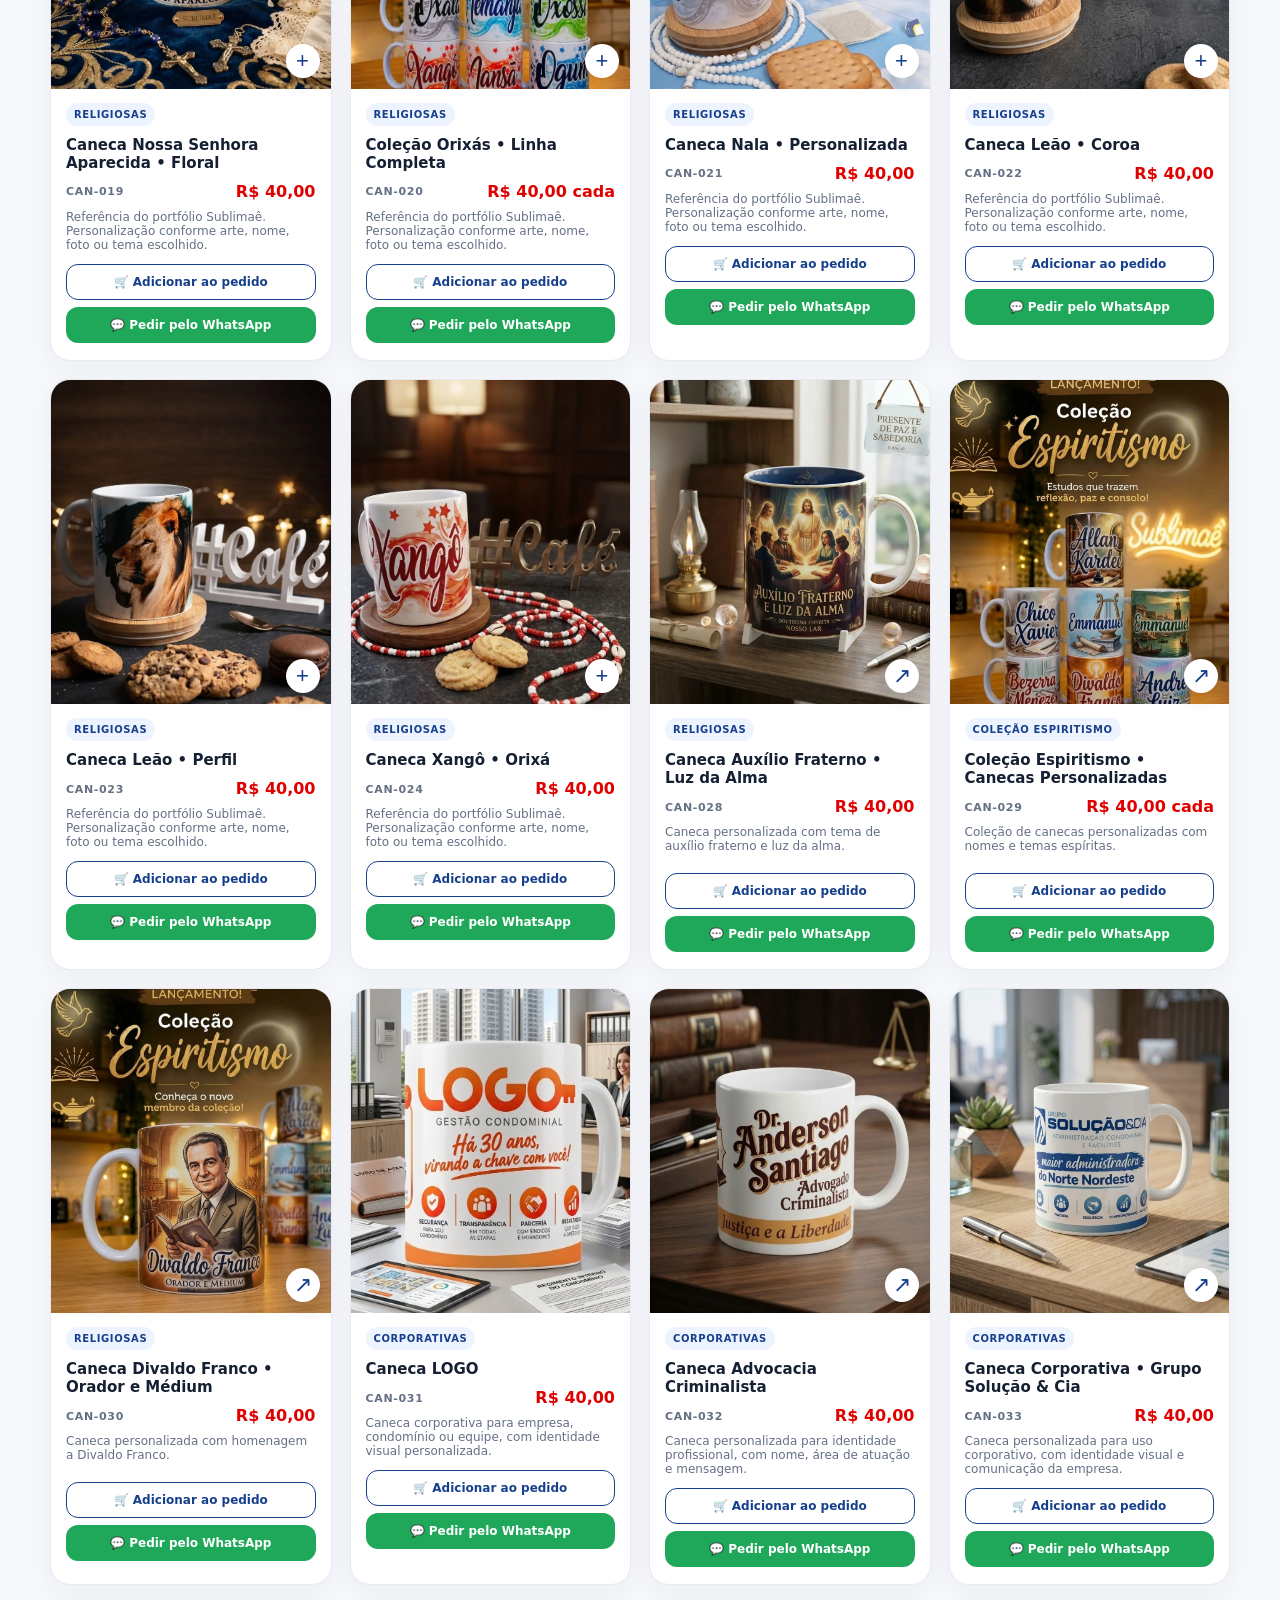
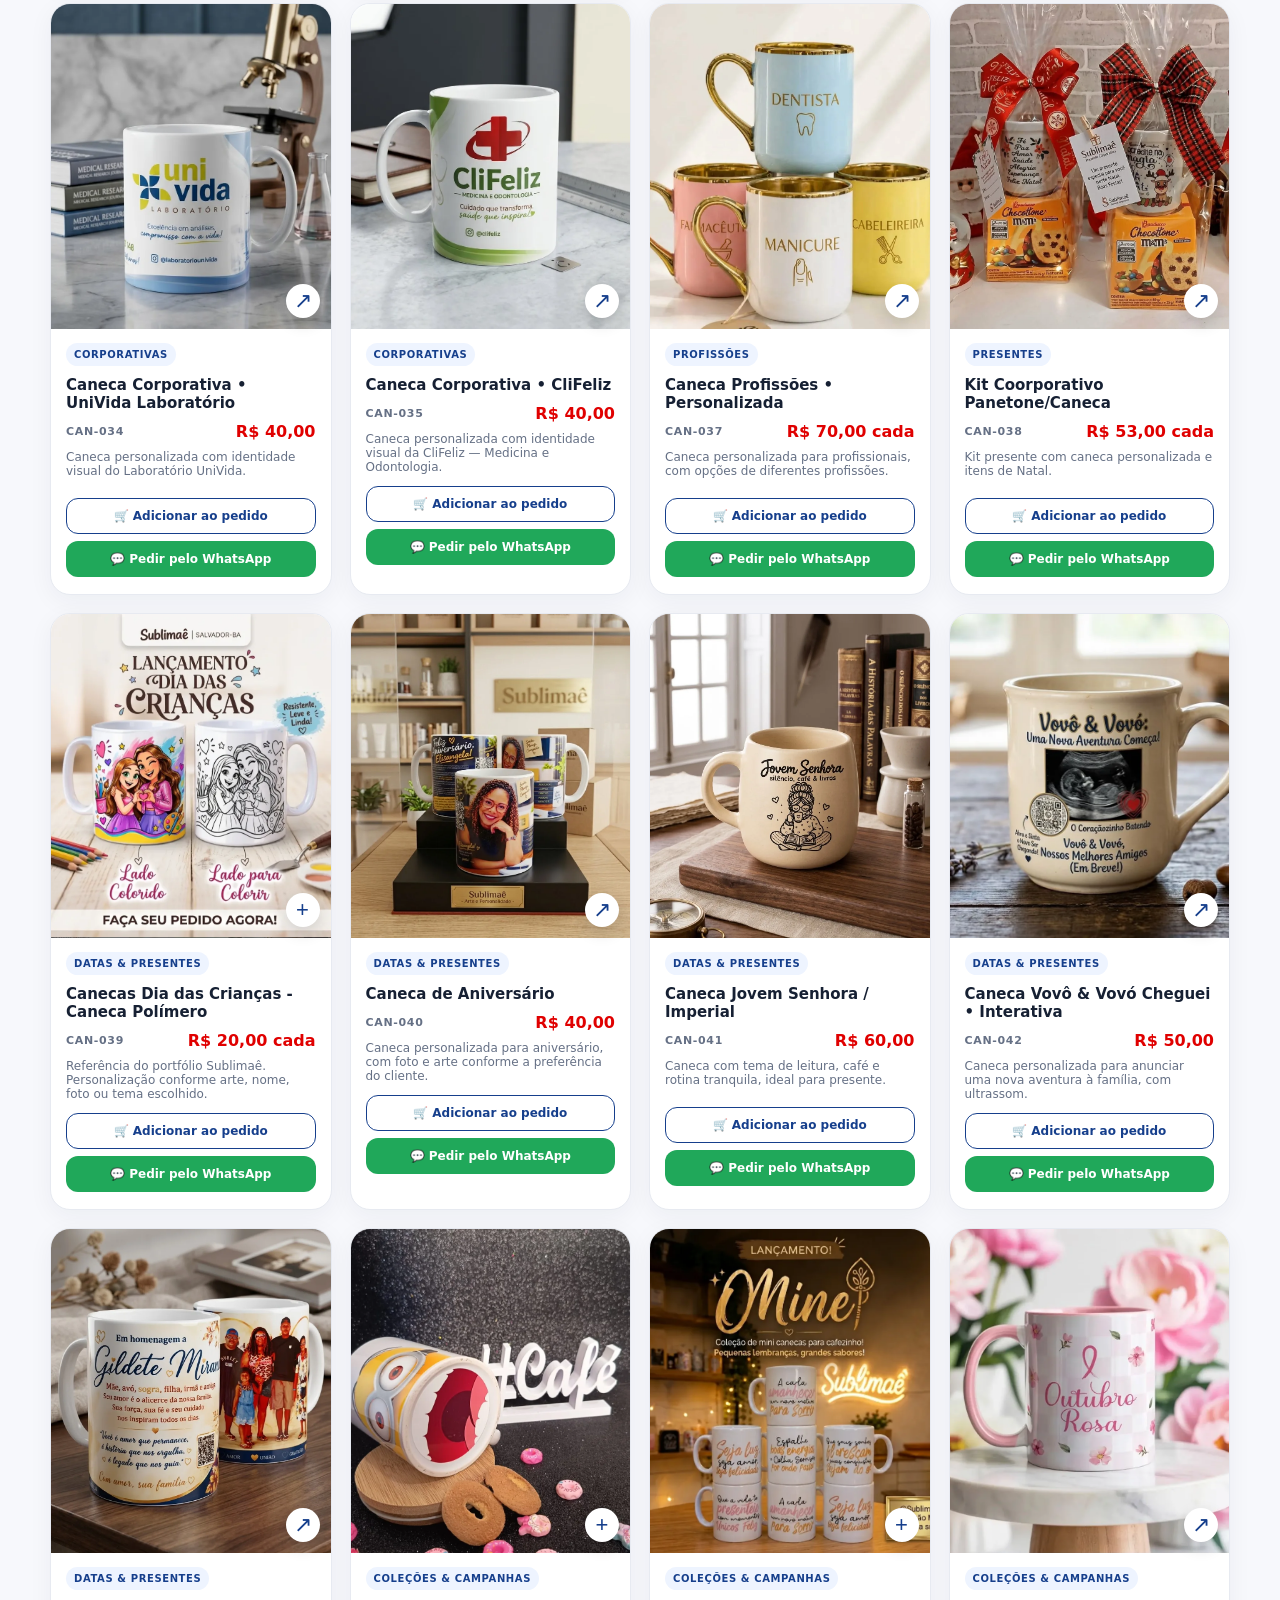
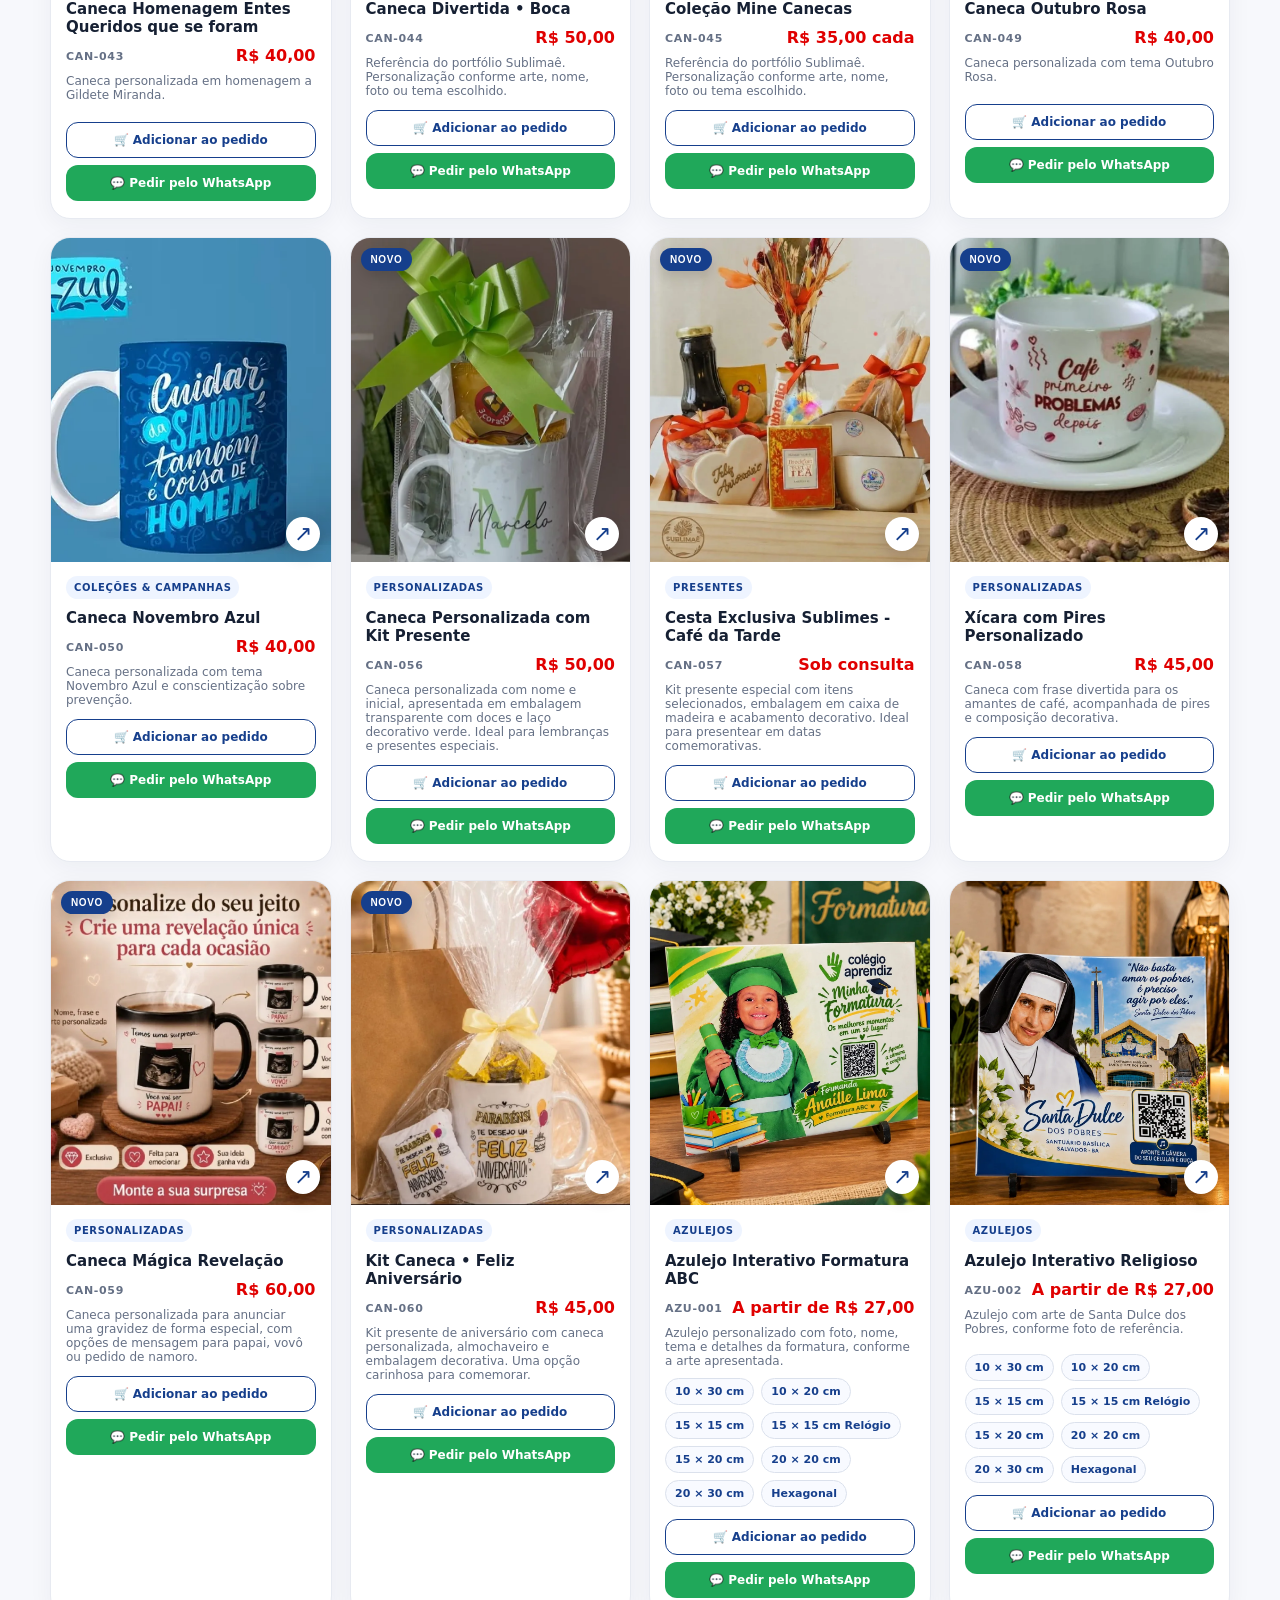
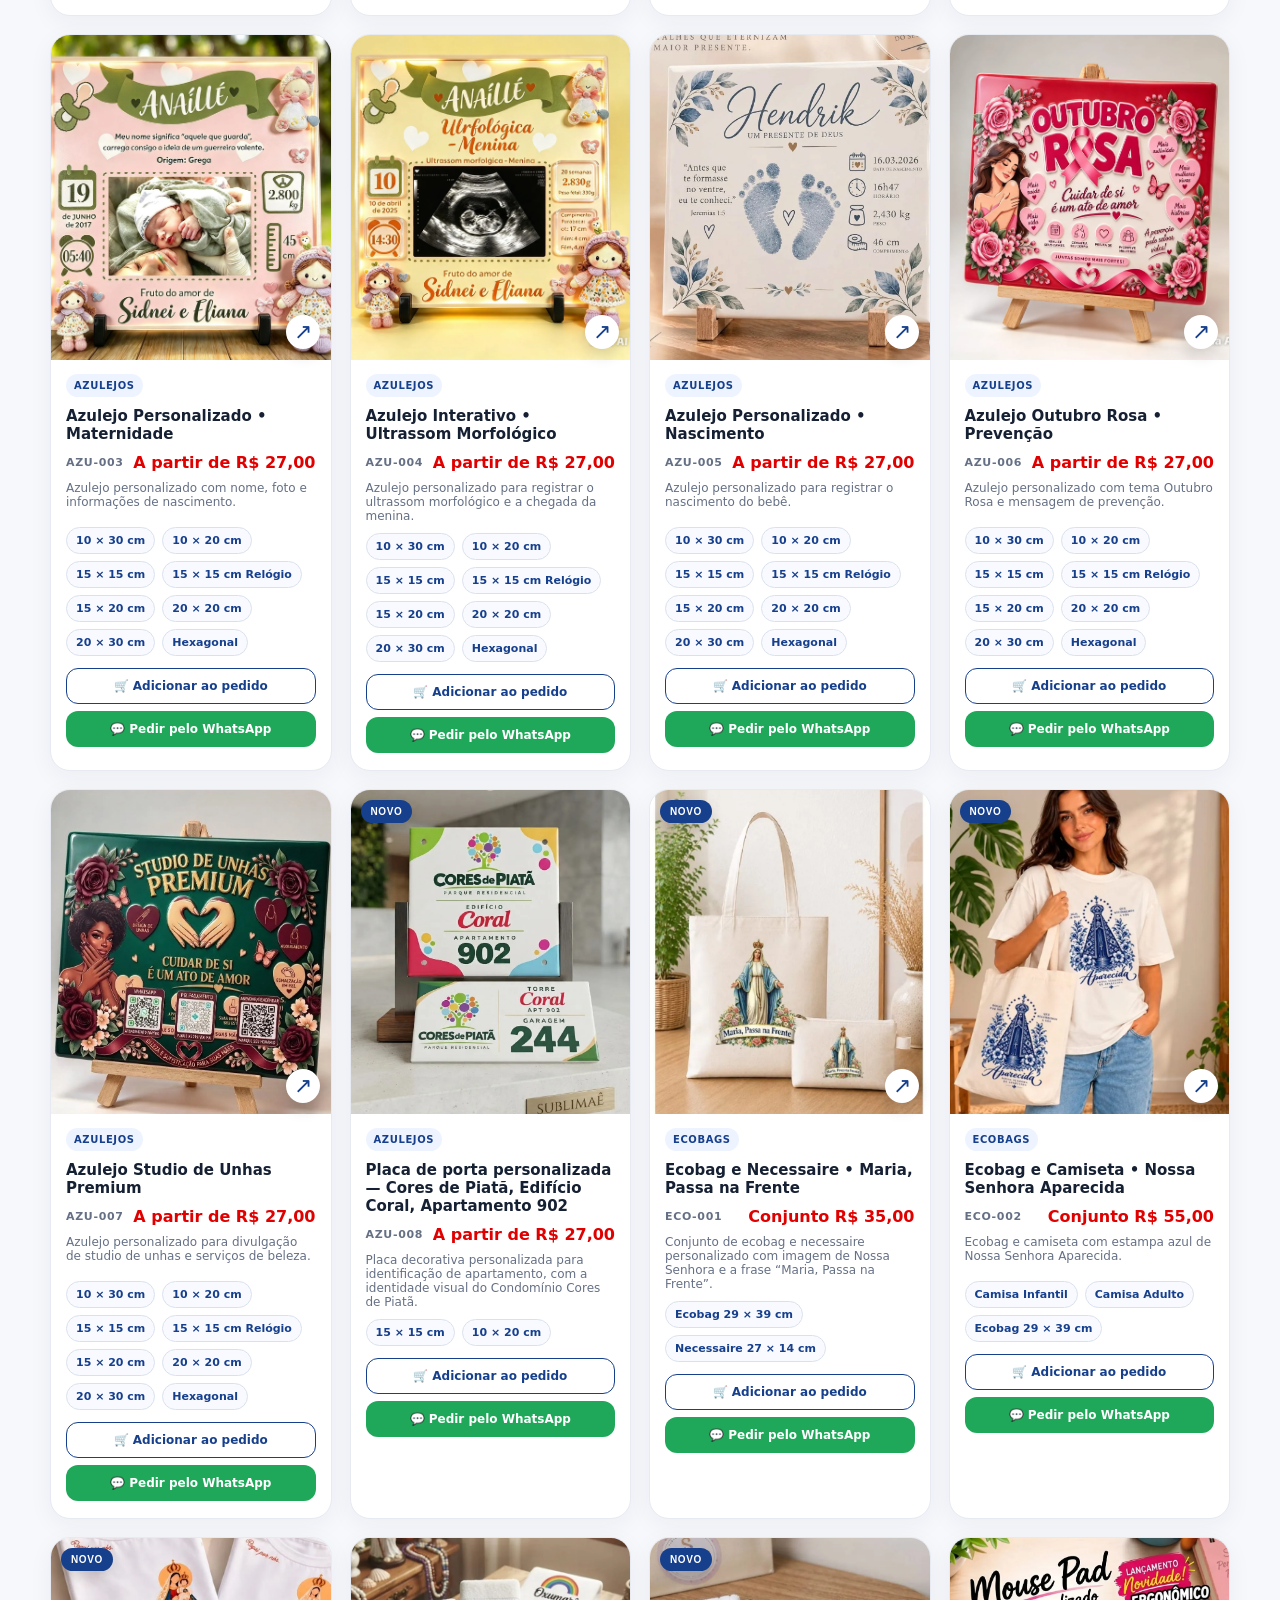
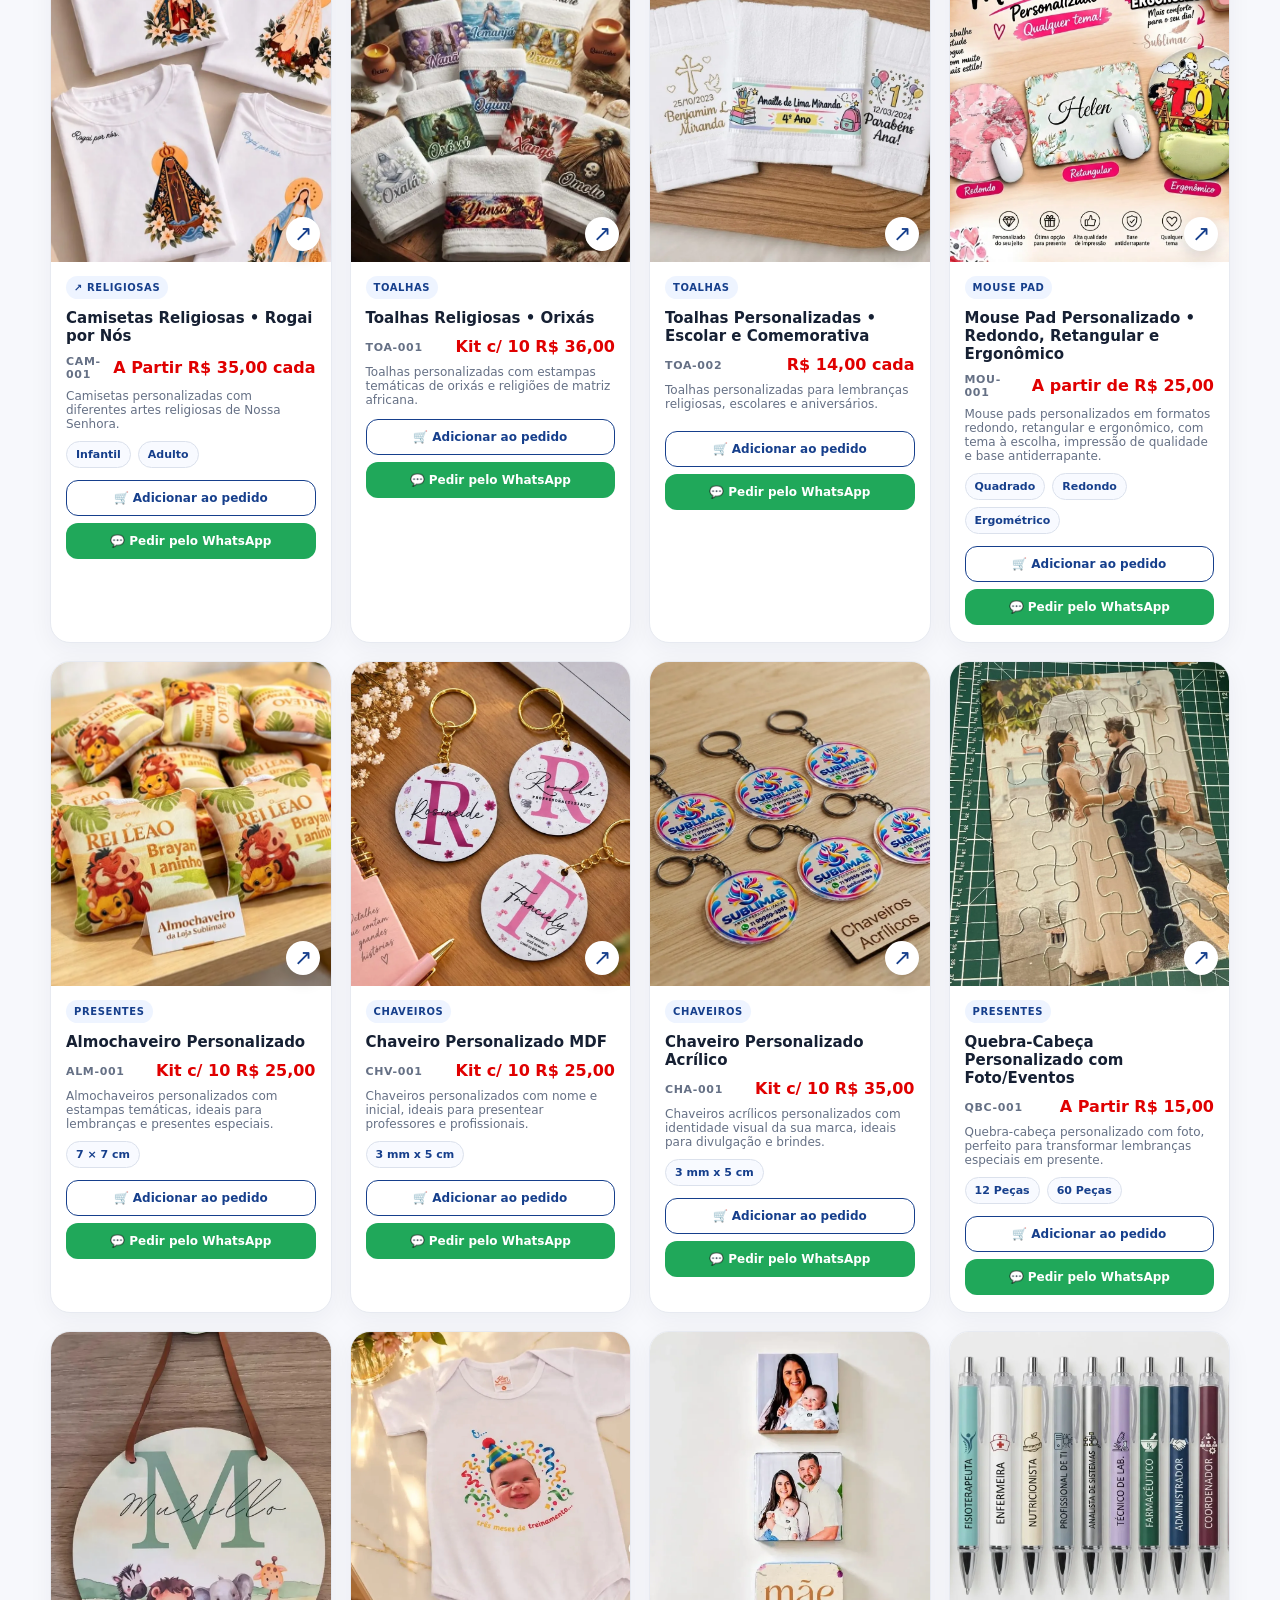
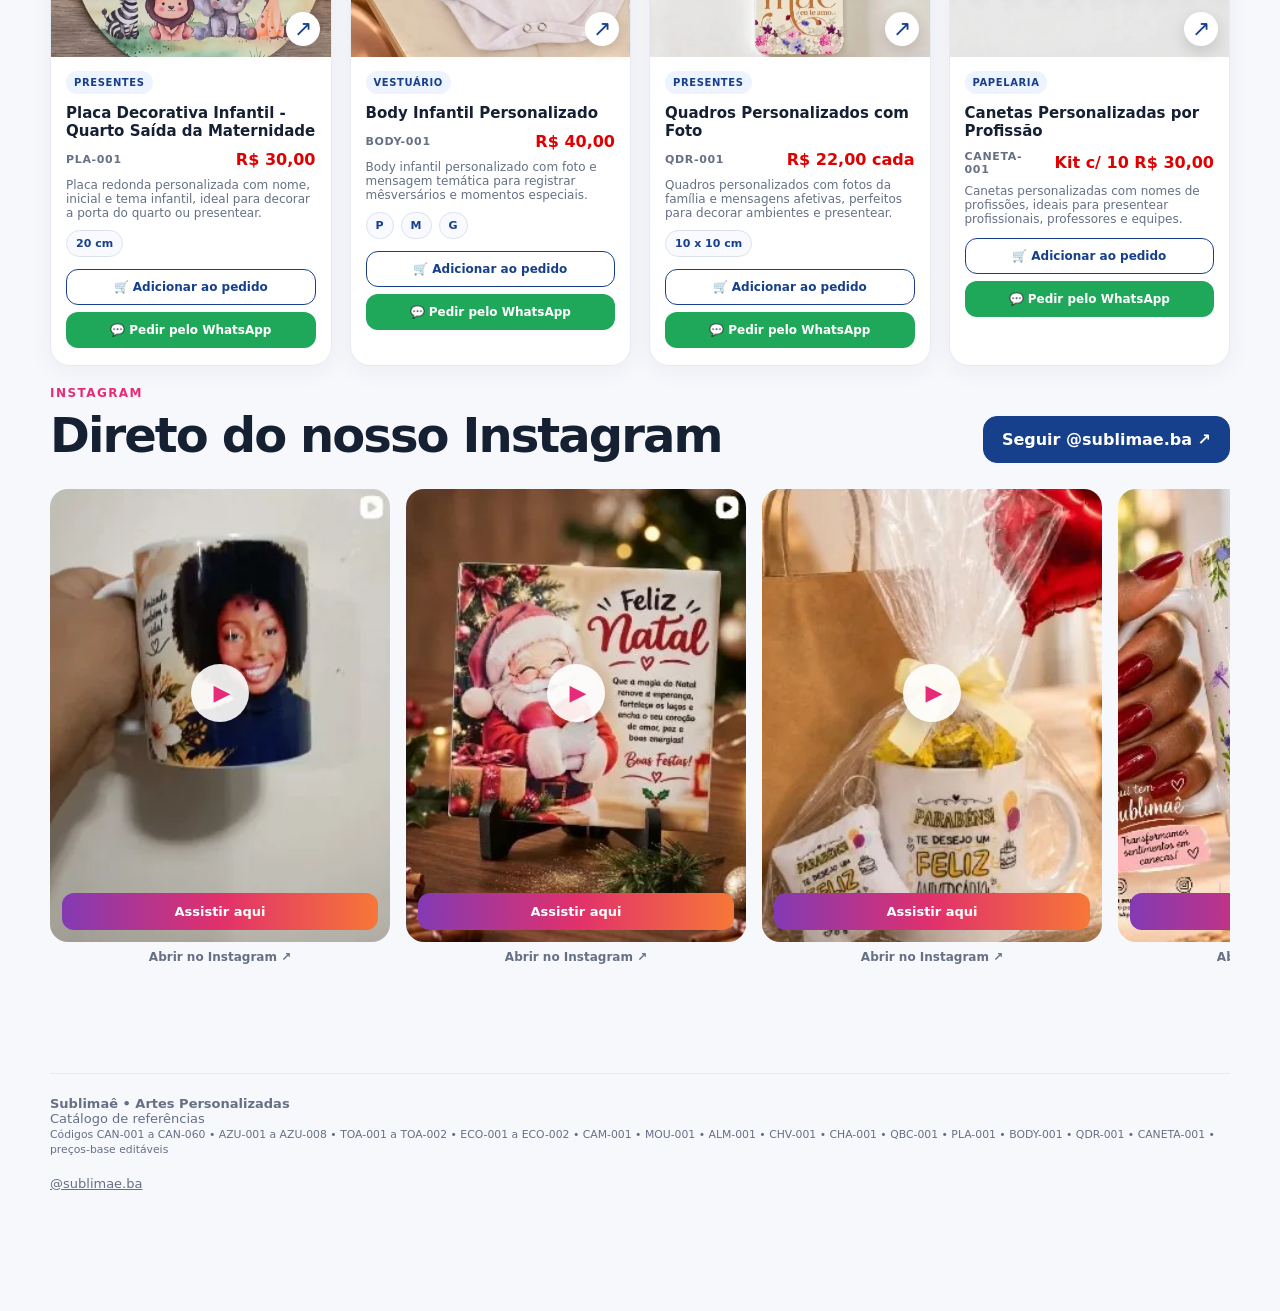
==== commit 7b657948: "Add files via upload" ====
--- a/index.html
+++ b/index.html
@@ -285,5 +285,5 @@
 </div></aside>
 
 
-<script src="script.js"></script>
+<script src="painel.js"></script>
 </body></html>
